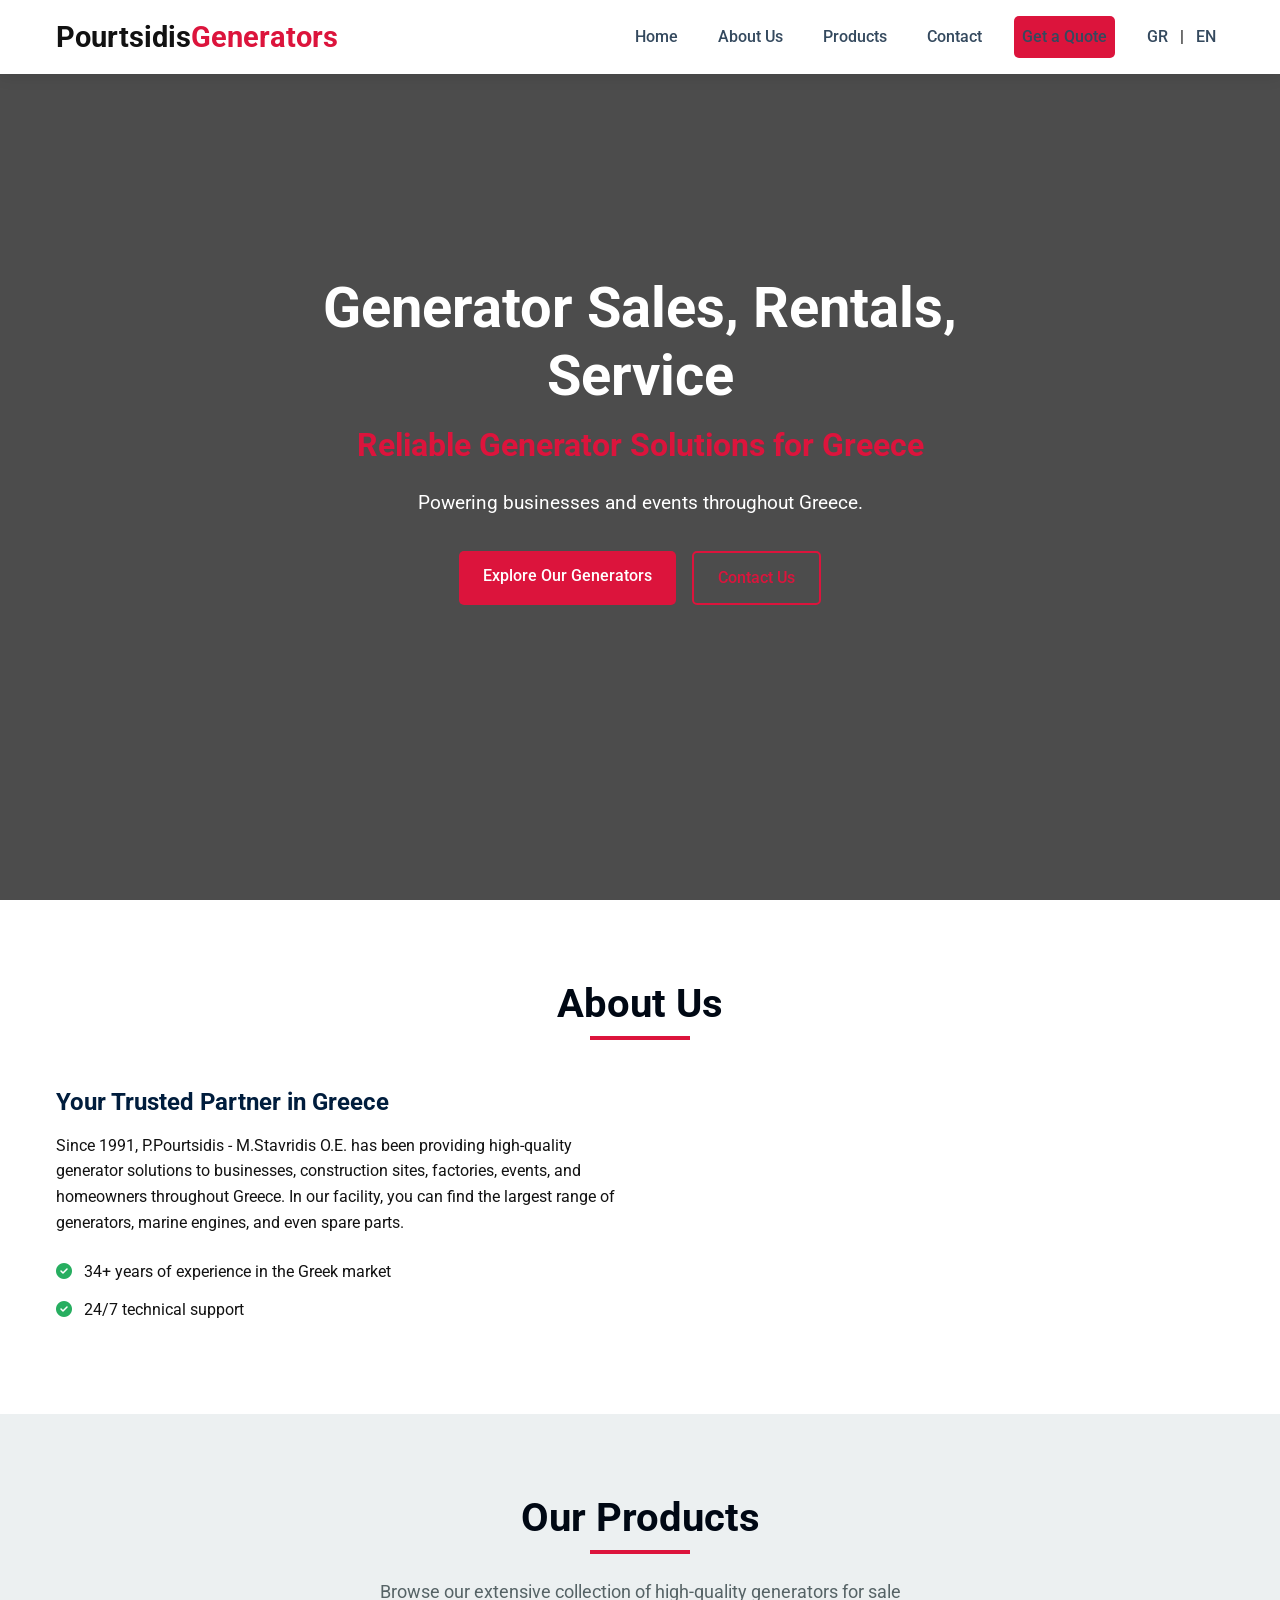
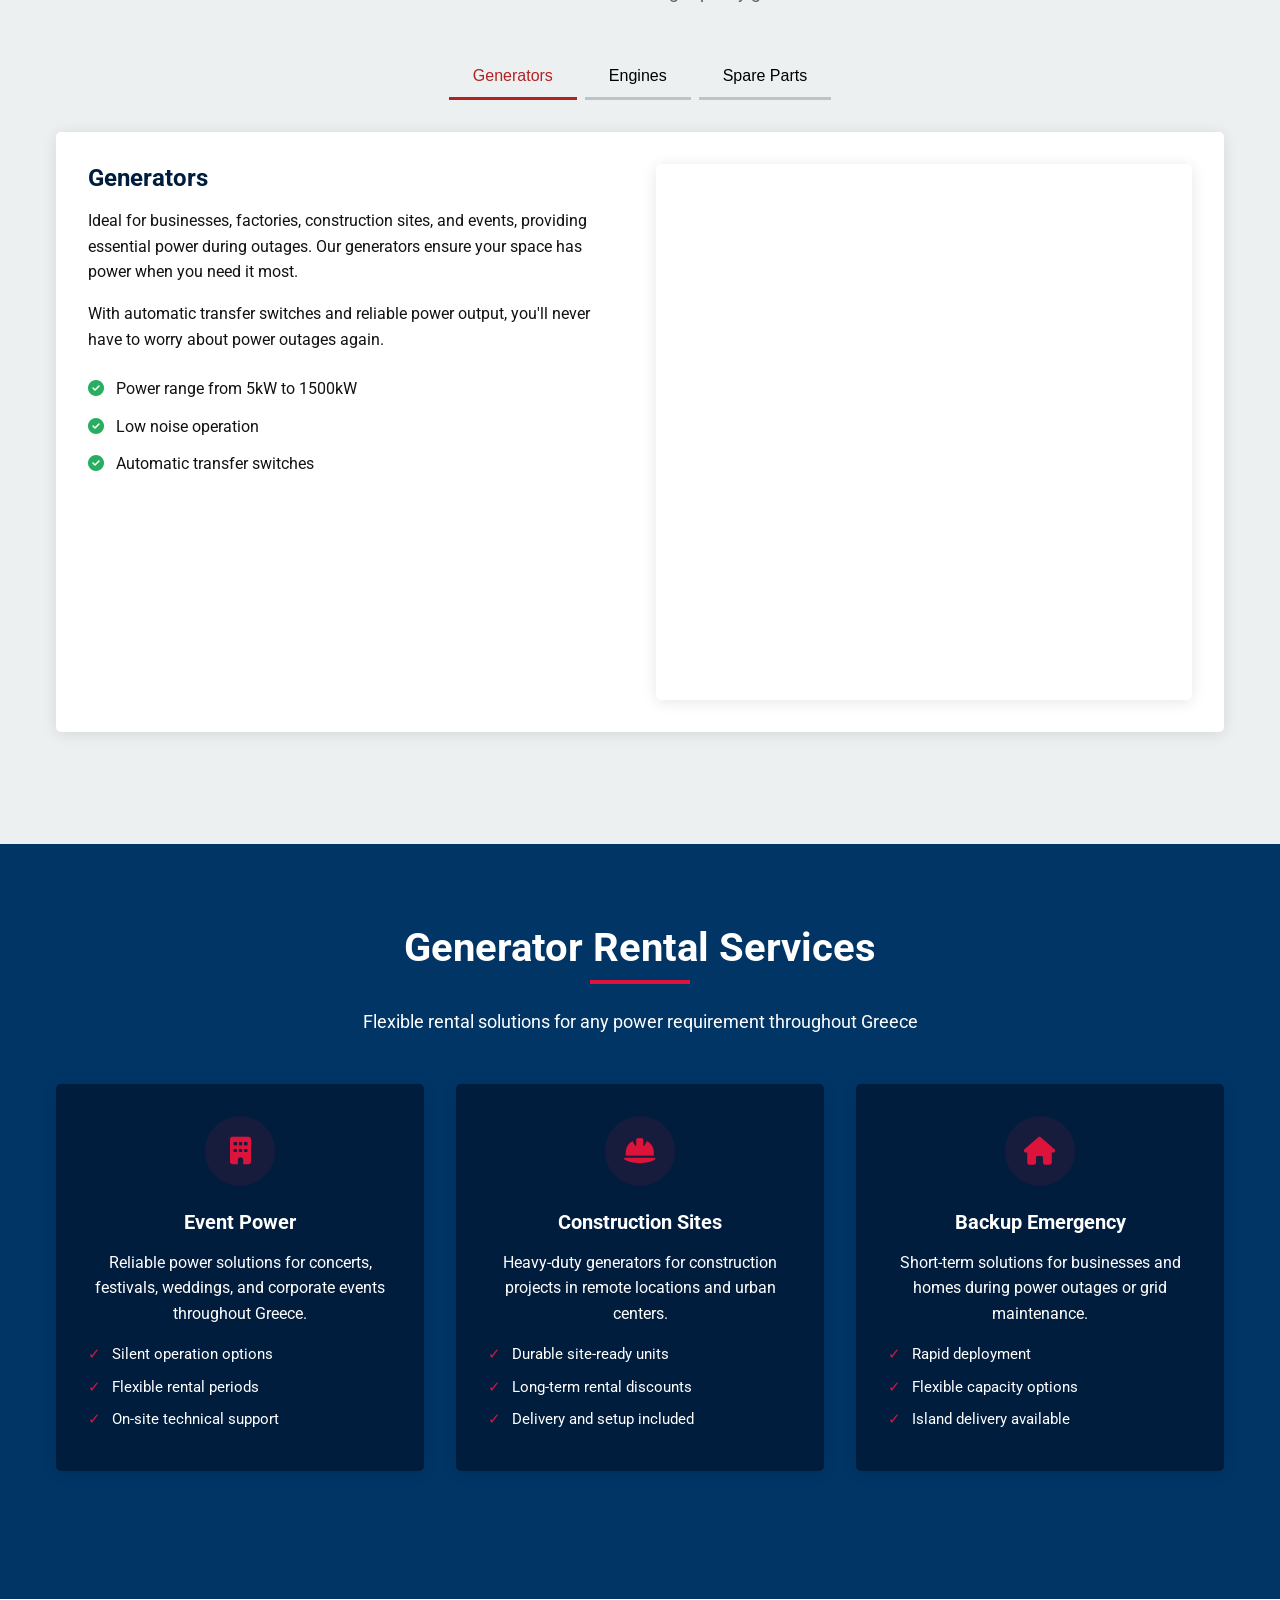
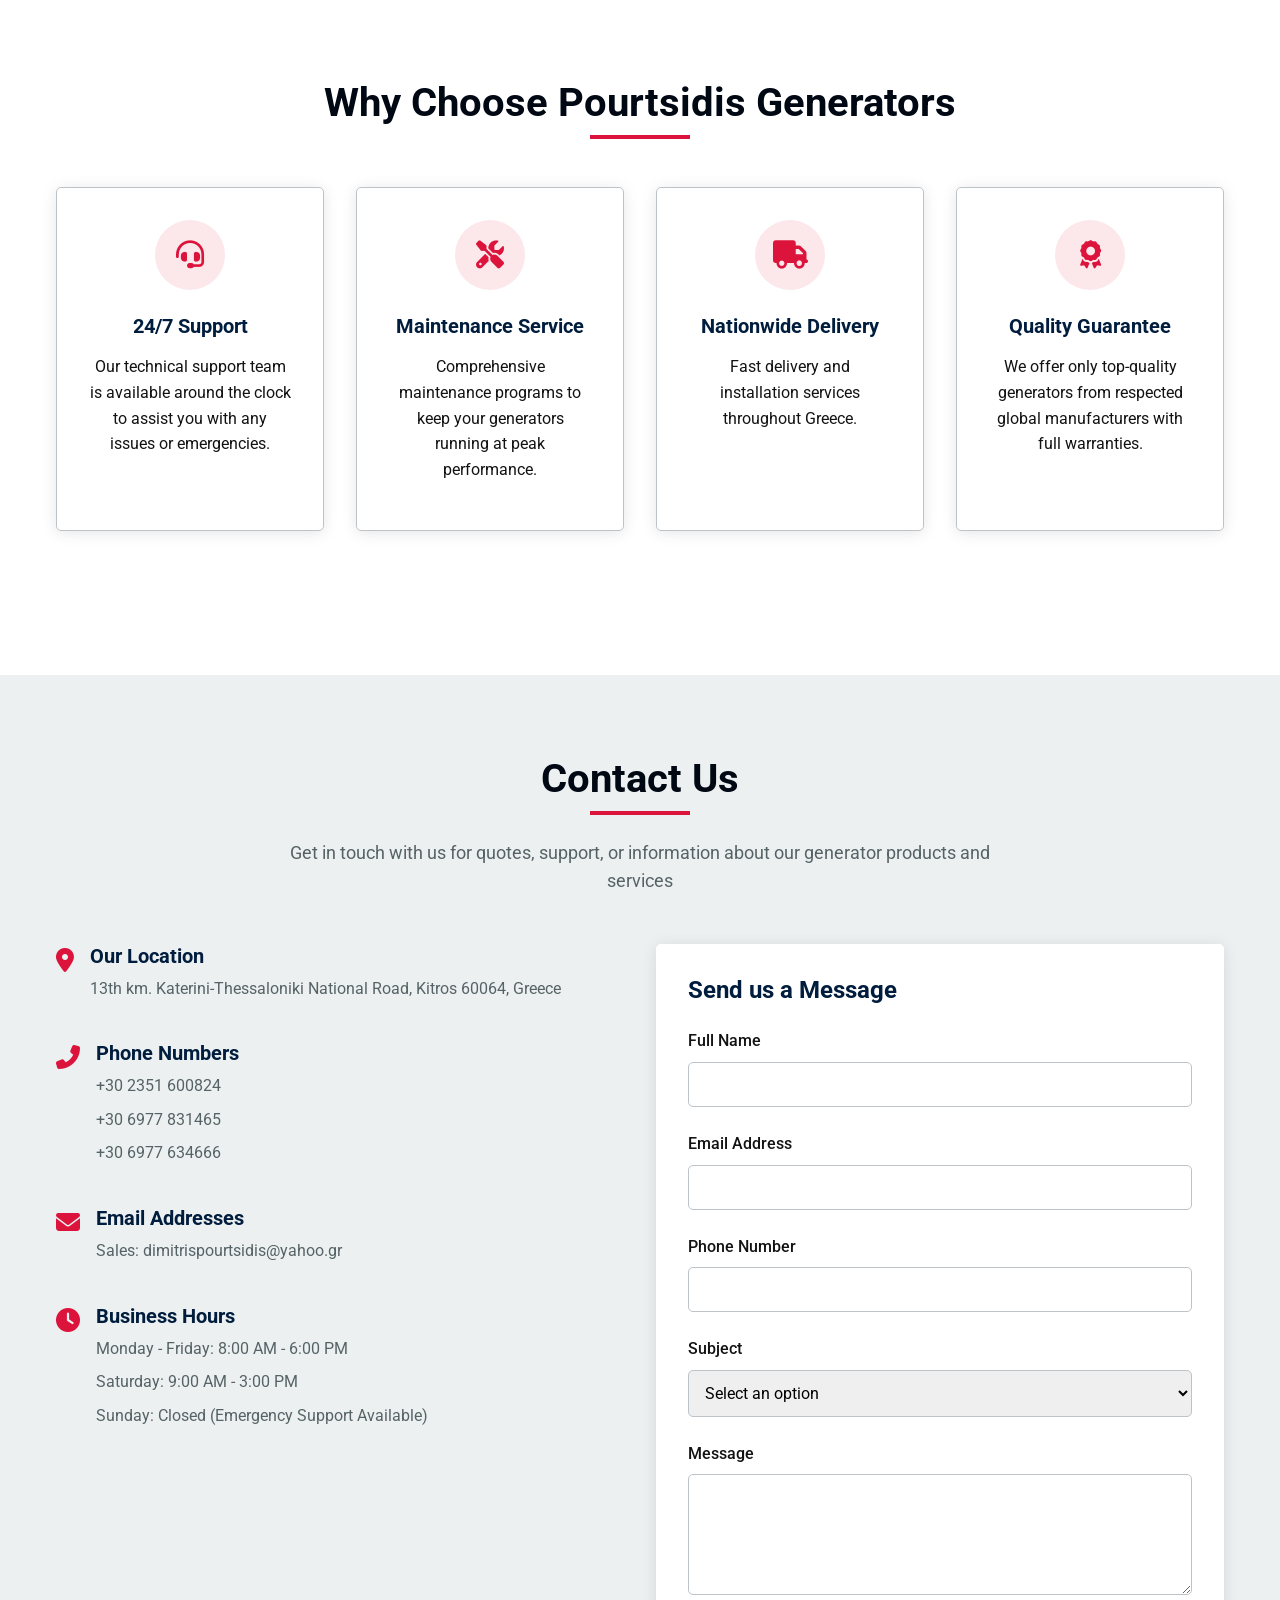
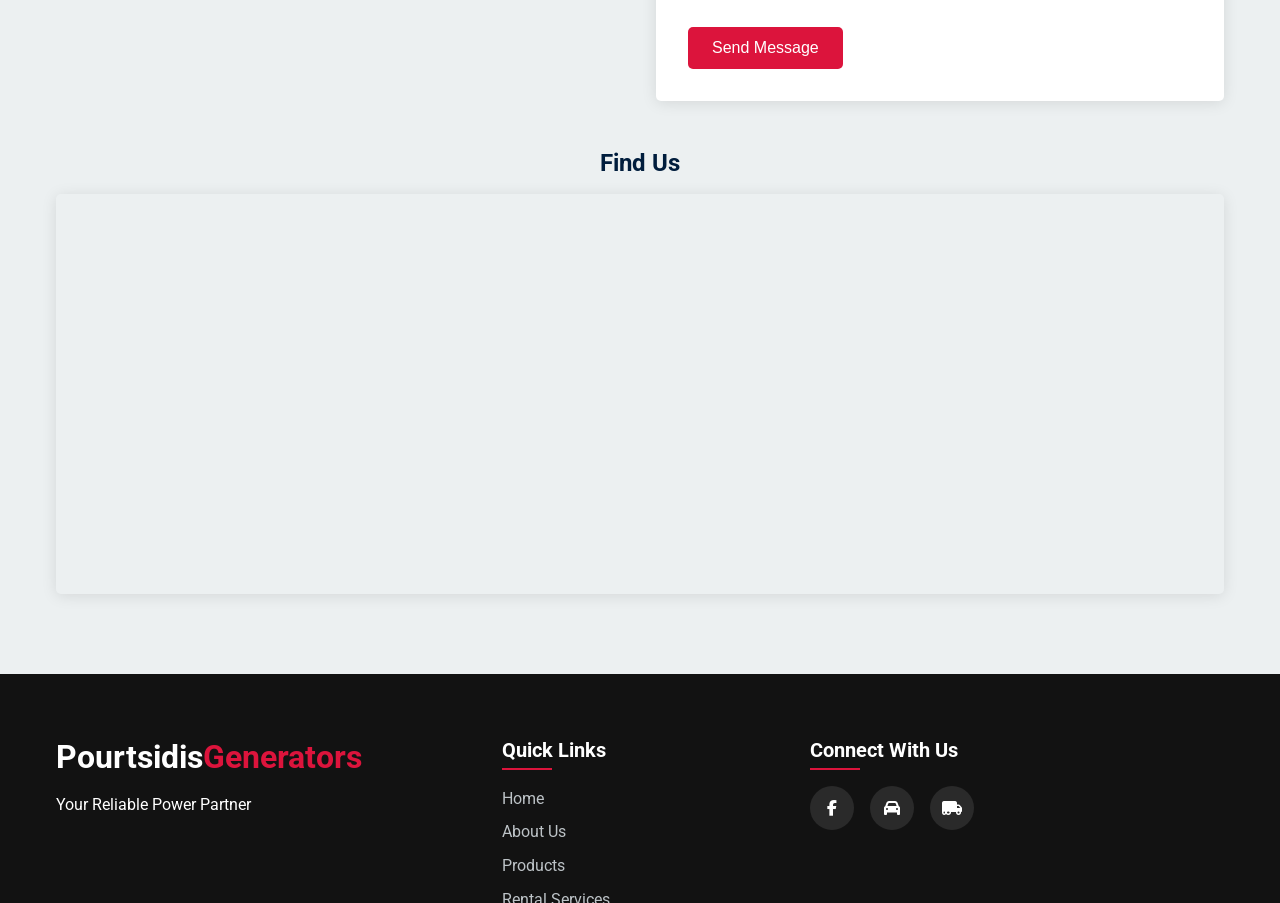
==== index-en.html @ e917e940 "feat(perf/a11y/ux): improve static site accessibility and image loading" ====
<!DOCTYPE html>
<html lang="en">
<head>
    <meta charset="UTF-8">
    <meta name="viewport" content="width=device-width, initial-scale=1.0">
    <title>Pourtsidis Generators - Generator Sales &amp; Rentals</title>
    <link rel="dns-prefetch" href="//cdnjs.cloudflare.com">
    <link rel="dns-prefetch" href="//fonts.gstatic.com">
    <link rel="dns-prefetch" href="//maps.googleapis.com">
    <link rel="preconnect" href="https://fonts.googleapis.com">
    <link rel="preconnect" href="https://fonts.gstatic.com" crossorigin>
    <link rel="preload" href="images/banner-mobile.jpg" as="image" type="image/jpeg" media="(max-width: 768px)" fetchpriority="high">
    <link rel="preload" href="images/banner.jpg" as="image" type="image/jpeg" media="(min-width: 769px)" fetchpriority="high">
    <link rel="icon" type="image/x-icon" href="/favicon.ico">
    <link rel="icon" type="image/svg+xml" href="favicon.svg">
    <link rel="stylesheet" href="styles.css">
    <link rel="preload" href="https://cdnjs.cloudflare.com/ajax/libs/font-awesome/6.4.0/css/all.min.css" as="style" onload="this.onload=null;this.rel='stylesheet'">
    <noscript><link rel="stylesheet" href="https://cdnjs.cloudflare.com/ajax/libs/font-awesome/6.4.0/css/all.min.css"></noscript>
    <link rel="preload" href="https://fonts.googleapis.com/css2?family=Roboto:wght@300;400;500;700&amp;display=swap" as="style" onload="this.onload=null;this.rel='stylesheet'">
    <noscript><link href="https://fonts.googleapis.com/css2?family=Roboto:wght@300;400;500;700&amp;display=swap" rel="stylesheet"></noscript>
</head>
<body>
<a href="#main-content" class="skip-link">Skip to main content</a>
<!-- Navigation -->
<nav id="navbar">
    <div class="container">
        <div class="logo">
            <h1>Pourtsidis<span>Generators</span></h1>
        </div>
        <button class="nav-toggle" id="navToggle" type="button" aria-label="Toggle navigation" aria-controls="nav-menu" aria-expanded="false">
            <i class="fas fa-bars" aria-hidden="true"></i>
        </button>
        <ul class="nav-links" id="nav-menu">
            <li><a href="#home" class="nav-link">Home</a></li>
            <li><a href="#about" class="nav-link">About Us</a></li>
            <li><a href="#products" class="nav-link">Products</a></li>
            <li><a href="#contact" class="nav-link">Contact</a></li>
            <li><a href="#" class="btn-primary">Get a Quote</a></li>
            <li class="language-switcher">
                <a href="index.html" class="lang-btn">GR</a>
                <span class="lang-divider" aria-hidden="true">|</span>
                <a href="index-en.html" class="lang-btn active">EN</a>
            </li>
        </ul>
    </div>
</nav>

<main id="main-content">
<!-- Hero Section -->
<section id="home" class="hero">
    <div class="hero-content">
        <h1>Generator Sales, Rentals, Service</h1>
        <h2>Reliable Generator Solutions for Greece</h2>
        <p>Powering businesses and events throughout Greece.</p>
        <div class="hero-buttons">
            <a href="#products" class="btn-primary">Explore Our Generators</a>
            <a href="#contact" class="btn-secondary">Contact Us</a>
        </div>
    </div>
</section>

<!-- About Us Section -->
<section id="about" class="about">
    <div class="container">
        <div class="section-header">
            <h2>About Us</h2>
            <div class="underline"></div>
        </div>
        <div class="about-content">
            <div class="about-text">
                <h3>Your Trusted Partner in Greece</h3>
                <p>Since 1991, P.Pourtsidis - M.Stavridis O.E. has been providing high-quality generator solutions to businesses, construction sites, factories, events, and homeowners throughout Greece. In our facility, you can find the largest range of generators, marine engines, and even spare parts.</p>
                <ul class="about-highlights">
                    <li><i class="fas fa-check-circle"></i> <span>34+ years of experience in the Greek market</span></li>
                    <li><i class="fas fa-check-circle"></i> <span>24/7 technical support</span></li>
                </ul>
            </div>
            <div class="about-image">
                <img
                        src="images/AboutUs.jpg"
                        srcset="images/AboutUs-small.jpg 480w, images/AboutUs-medium.jpg 960w, images/AboutUs.jpg 1920w"
                        sizes="(max-width: 480px) 480px, (max-width: 960px) 960px, 1920px"
                        alt="Pourtsidis Generators Team"
                        loading="lazy">
            </div>
        </div>
    </div>
</section>

<!-- Products Section -->
<section id="products" class="products">
    <div class="container">
        <div class="section-header">
            <h2>Our Products</h2>
            <div class="underline"></div>
            <p>Browse our extensive collection of high-quality generators for sale</p>
        </div>
        <div class="product-categories">
            <div class="category-tabs">
                <button class="tab-btn active" data-category="residential">Generators</button>
                <button class="tab-btn" data-category="commercial">Engines</button>
                <button class="tab-btn" data-category="industrial">Spare Parts</button>
            </div>

            <!-- Residential Generators -->
            <div class="product-category active" data-category="residential">
                <div class="product-content">
                    <div class="product-text">
                        <h3>Generators</h3>
                        <p>Ideal for businesses, factories, construction sites, and events, providing essential power during outages. Our generators ensure your space has power when you need it most.</p>
                        <p>With automatic transfer switches and reliable power output, you'll never have to worry about power outages again.</p>
                        <ul class="product-highlights">
                            <li><i class="fas fa-check-circle"></i> <span>Power range from 5kW to 1500kW</span></li>
                            <li><i class="fas fa-check-circle"></i> <span>Low noise operation</span></li>
                            <li><i class="fas fa-check-circle"></i> <span>Automatic transfer switches</span></li>
                        </ul>
                    </div>
                    <div class="product-gallery">
                        <img
                                src="images/1.jpg"
                                srcset="images/1-small.jpg 480w, images/1-medium.jpg 960w, images/1.jpg 1920w"
                                sizes="(max-width: 480px) 480px, (max-width: 960px) 960px, 1920px"
                                alt="Residential Generator"
                                loading="lazy">
                    </div>
                </div>
            </div>

            <!-- Commercial Generators -->
            <div class="product-category" data-category="commercial">
                <div class="product-content">
                    <div class="product-text">
                        <h3>Engines</h3>
                        <p>In our facility, we offer engines for industrial installations, agricultural machinery, or marine applications. Our engines provide reliable performance, high efficiency, and long-term reliability. Choose from our variety to ensure you meet all your needs with the right solution.</p>
                        <p>We offer customized solutions and technical support to help you select the right engine for your specific needs.</p>
                    </div>
                    <div class="product-gallery">
                        <img
                                src="images/2.jpg"
                                srcset="images/2-small.jpg 480w, images/2-medium.jpg 960w, images/2.jpg 1920w"
                                sizes="(max-width: 480px) 480px, (max-width: 960px) 960px, 1920px"
                                alt="Commercial Generator"
                                loading="lazy">
                    </div>
                </div>
            </div>

            <!-- Industrial Generators -->
            <div class="product-category" data-category="industrial">
                <div class="product-content">
                    <div class="product-text">
                        <h3>Spare Parts</h3>
                        <p>We offer extensive spare parts support for all our generators and engines, ensuring continuous and efficient operation of your systems. With a wide range of available spare parts and specialized maintenance services, we're here to meet all your needs, from preventive maintenance to immediate replacement of worn components. Trust our specialists for fast and reliable support, keeping your installations in excellent condition.</p>
                    </div>
                    <div class="product-gallery">
                        <img
                                src="images/4.jpg"
                                srcset="images/4-small.jpg 480w, images/4-medium.jpg 960w, images/4.jpg 1920w"
                                sizes="(max-width: 480px) 480px, (max-width: 960px) 960px, 1920px"
                                alt="Industrial Generator"
                                loading="lazy">
                    </div>
                </div>
            </div>

            <!-- Portable Generators -->
            <div class="product-category" data-category="portable">
                <div class="product-content">
                    <div class="product-text">
                        <h3>Spare Parts</h3>
                        <p>Flexible, portable generators for construction sites, outdoor events, and emergency situations. Our portable generators combine reliability with convenience.</p>
                        <p>Easy to transport and install, these generators provide power wherever you need it.</p>
                        <ul class="product-highlights">
                            <li><i class="fas fa-check-circle"></i> <span>Power range from 2kW to 12kW</span></li>
                            <li><i class="fas fa-check-circle"></i> <span>Gasoline or dual fuel options</span></li>
                            <li><i class="fas fa-check-circle"></i> <span>Lightweight, compact design</span></li>
                            <li><i class="fas fa-check-circle"></i> <span>Electric or manual start options</span></li>
                        </ul>
                        <a href="#" class="btn-secondary">View Portable Products</a>
                    </div>
                    <div class="product-gallery">
                        <img
                                src="images/2.jpg"
                                srcset="images/2-small.jpg 480w, images/2-medium.jpg 960w, images/2.jpg 1920w"
                                sizes="(max-width: 480px) 480px, (max-width: 960px) 960px, 1920px"
                                alt="Portable Generator"
                                loading="lazy">
                    </div>
                </div>
            </div>
        </div>
        <div class="view-all-products">
        </div>
    </div>
</section>

<!-- Rental Services Section -->
<section id="services" class="services">
    <div class="container">
        <div class="section-header">
            <h2>Generator Rental Services</h2>
            <div class="underline"></div>
            <p>Flexible rental solutions for any power requirement throughout Greece</p>
        </div>
        <div class="services-grid">
            <div class="service-card">
                <div class="service-icon">
                    <i class="fas fa-building"></i>
                </div>
                <h3>Event Power</h3>
                <p>Reliable power solutions for concerts, festivals, weddings, and corporate events throughout Greece.</p>
                <ul class="service-features">
                    <li>Silent operation options</li>
                    <li>Flexible rental periods</li>
                    <li>On-site technical support</li>
                </ul>
            </div>
            <div class="service-card">
                <div class="service-icon">
                    <i class="fas fa-hard-hat"></i>
                </div>
                <h3>Construction Sites</h3>
                <p>Heavy-duty generators for construction projects in remote locations and urban centers.</p>
                <ul class="service-features">
                    <li>Durable site-ready units</li>
                    <li>Long-term rental discounts</li>
                    <li>Delivery and setup included</li>
                </ul>
            </div>
            <div class="service-card">
                <div class="service-icon">
                    <i class="fas fa-home"></i>
                </div>
                <h3>Backup Emergency</h3>
                <p>Short-term solutions for businesses and homes during power outages or grid maintenance.</p>
                <ul class="service-features">
                    <li>Rapid deployment</li>
                    <li>Flexible capacity options</li>
                    <li>Island delivery available</li>
                </ul>
            </div>
        </div>
    </div>
</section>

<!-- Why Choose Us Section -->
<section id="why-us" class="why-us">
    <div class="container">
        <div class="section-header">
            <h2>Why Choose Pourtsidis Generators</h2>
            <div class="underline"></div>
        </div>
        <div class="why-us-content">
            <div class="why-us-grid">
                <div class="why-us-card">
                    <div class="why-us-icon">
                        <i class="fas fa-headset"></i>
                    </div>
                    <h3>24/7 Support</h3>
                    <p>Our technical support team is available around the clock to assist you with any issues or emergencies.</p>
                </div>
                <div class="why-us-card">
                    <div class="why-us-icon">
                        <i class="fas fa-tools"></i>
                    </div>
                    <h3>Maintenance Service</h3>
                    <p>Comprehensive maintenance programs to keep your generators running at peak performance.</p>
                </div>
                <div class="why-us-card">
                    <div class="why-us-icon">
                        <i class="fas fa-truck"></i>
                    </div>
                    <h3>Nationwide Delivery</h3>
                    <p>Fast delivery and installation services throughout Greece.</p>
                </div>
                <div class="why-us-card">
                    <div class="why-us-icon">
                        <i class="fas fa-award"></i>
                    </div>
                    <h3>Quality Guarantee</h3>
                    <p>We offer only top-quality generators from respected global manufacturers with full warranties.</p>
                </div>
            </div>
        </div>
    </div>
</section>

<!-- Contact Section -->
<section id="contact" class="contact">
    <div class="container">
        <div class="section-header">
            <h2>Contact Us</h2>
            <div class="underline"></div>
            <p>Get in touch with us for quotes, support, or information about our generator products and services</p>
        </div>
        <div class="contact-content">
            <div class="contact-info">
                <div class="info-item">
                    <i class="fas fa-map-marker-alt"></i>
                    <div>
                        <h3>Our Location</h3>
                        <p>13th km. Katerini-Thessaloniki National Road, Kitros 60064, Greece</p>
                    </div>
                </div>
                <div class="info-item">
                    <i class="fas fa-phone-alt"></i>
                    <div>
                        <h3>Phone Numbers</h3>
                        <p>+30 2351 600824</p>
                        <p>+30 6977 831465</p>
                        <p>+30 6977 634666</p>
                    </div>
                </div>
                <div class="info-item">
                    <i class="fas fa-envelope"></i>
                    <div>
                        <h3>Email Addresses</h3>
                        <p>Sales: dimitrispourtsidis@yahoo.gr</p>
                    </div>
                </div>
                <div class="info-item">
                    <i class="fas fa-clock"></i>
                    <div>
                        <h3>Business Hours</h3>
                        <p>Monday - Friday: 8:00 AM - 6:00 PM</p>
                        <p>Saturday: 9:00 AM - 3:00 PM</p>
                        <p>Sunday: Closed (Emergency Support Available)</p>
                    </div>
                </div>
            </div>
            <div class="contact-form">
                <h3>Send us a Message</h3>
                <form id="contactForm">
                    <div class="form-group">
                        <label for="name">Full Name</label>
                        <input type="text" id="name" name="name" autocomplete="name" aria-required="true" required>
                    </div>
                    <div class="form-group">
                        <label for="email">Email Address</label>
                        <input type="email" id="email" name="email" autocomplete="email" aria-required="true" required>
                    </div>
                    <div class="form-group">
                        <label for="phone">Phone Number</label>
                        <input type="tel" id="phone" name="phone" autocomplete="tel">
                    </div>
                    <div class="form-group">
                        <label for="subject">Subject</label>
                        <select id="subject" name="subject" aria-required="true" required>
                            <option value="" disabled selected>Select an option</option>
                            <option value="Sales Inquiry">Generator Sales</option>
                            <option value="Rental Inquiry">Generator Rental</option>
                            <option value="Technical Support">Technical Support</option>
                            <option value="Other">Other</option>
                        </select>
                    </div>
                    <div class="form-group">
                        <label for="message">Message</label>
                        <textarea id="message" name="message" rows="5" aria-required="true" required></textarea>
                    </div>
                    <button type="submit" class="btn-primary">Send Message</button>
                </form>
            </div>
        </div>
        <div class="map-container">
            <h3>Find Us</h3>
            <div class="map">
                <iframe
                        src="https://www.google.com/maps/embed?pb=!1m18!1m12!1m3!1d3018.1839848947604!2d22.593811676564746!3d40.35409267144394!2m3!1f0!2f0!3f0!3m2!1i1024!2i768!4f13.1!3m3!1m2!1s0x1357fd7f6241a193%3A0x4d22880c0f6e27f7!2z16DOn9Cf0KXQoNKk0KPQhtCU0JfQoy3QodCi0JDQktCg0JjQlNCT0KMg0J4u0JUu!5e0!3m2!1sen!2sgr!4v1712334350147!5m2!1sen!2sgr"
                        width="600"
                        height="400"
                        title="Pourtsidis Generators location map"
                        style="border:0;"
                        allowfullscreen=""
                        loading="lazy"
                        referrerpolicy="no-referrer-when-downgrade">
                </iframe>
            </div>
        </div>
    </div>
</section>
</main>

<!-- Footer -->
<footer class="footer">
    <div class="container">
        <div class="footer-content">
            <div class="footer-logo">
                <h2>Pourtsidis<span>Generators</span></h2>
                <p>Your Reliable Power Partner</p>
            </div>
            <div class="footer-links">
                <div class="footer-column">
                    <h3>Quick Links</h3>
                    <ul>
                        <li><a href="#home">Home</a></li>
                        <li><a href="#about">About Us</a></li>
                        <li><a href="#products">Products</a></li>
                        <li><a href="#services">Rental Services</a></li>
                        <li><a href="#why-us">Why Choose Us</a></li>
                        <li><a href="#contact">Contact</a></li>
                    </ul>
                </div>
            </div>
            <div class="footer-social">
                <h3>Connect With Us</h3>
                <div class="social-icons">
                    <a href="https://www.facebook.com/p/Pourtsidis-Stavridis-OE-100023827399846/" aria-label="Facebook"><i class="fab fa-facebook-f"></i></a>
                    <a href="https://pourtsidis.car.gr/builders/" aria-label="Car.gr"><i class="fas fa-car"></i></a>
                    <a href="https://www.mascus.gr/p-pourtsidis-m-stavridis-o-e/b9107036,1,relevance,searchdealer.html" aria-label="Mascus.gr"><i class="fas fa-truck-moving"></i></a>
                </div>
            </div>
        </div>
        <div class="footer-bottom">
            <p>&copy; 2025 Pourtsidis Generators. All rights reserved.</p>
            <div class="footer-legal">
                <a href="#">Privacy Policy</a>
                <a href="#">Terms of Use</a>
                <a href="#">Cookie Policy</a>
            </div>
        </div>
    </div>
</footer>

<a href="#home" class="scroll-to-top" id="scrollToTop" aria-label="Back to top">
    <i class="fas fa-arrow-up" aria-hidden="true"></i>
</a>

<script src="script.js" defer></script>
</body>
</html>
---- styles.css ----
/* Base Styles */
:root {
    --primary-color: #DC143C; /* Crimson red */
    --secondary-color: #000814; /* Navy blue (darker) */
    --navy-blue: #001D3D; /* Navy blue (medium) */
    --navy-light: #003566; /* Navy blue (lighter) */
    --accent-color: #B22222; /* Darker red */
    --dark-color: #121212; /* Near black */
    --light-color: #ecf0f1;
    --success-color: #27ae60;
    --danger-color: #e74c3c;
    --gray-dark: #34495e;
    --gray-medium: #566366;
    --gray-light: #bdc3c7;
    --transition: all 0.3s ease;
    --shadow: 0 2px 15px rgba(0, 0, 0, 0.1);
    --border-radius: 5px;
}

* {
    margin: 0;
    padding: 0;
    box-sizing: border-box;
}

html {
    scroll-behavior: smooth;
}

body {
    font-family: 'Roboto', sans-serif;
    line-height: 1.6;
    color: var(--dark-color);
    background-color: #fff;
}

.skip-link {
    position: absolute;
    top: -100%;
    left: 1rem;
    background: var(--primary-color);
    color: #fff;
    padding: 0.5rem 1rem;
    border-radius: 0 0 4px 4px;
    font-weight: 600;
    z-index: 9999;
    transition: top 0.2s;
}

.skip-link:focus {
    top: 0;
}

h1, h2, h3, h4, h5, h6 {
    font-weight: 700;
    line-height: 1.2;
    margin-bottom: 1rem;
}

p {
    margin-bottom: 1rem;
}

a {
    text-decoration: none;
    color: var(--dark-color);
    transition: var(--transition);
}

ul {
    list-style: none;
}

img {
    max-width: 100%;
    height: auto;
    display: block;
}

.container {
    width: 100%;
    max-width: 1200px;
    margin: 0 auto;
    padding: 0 1rem;
}

.section-header {
    text-align: center;
    margin-bottom: 3rem;
}

.section-header h2 {
    font-size: clamp(1.75rem, 4vw, 2.5rem);
    color: var(--secondary-color);
    margin-bottom: 0.5rem;
}

.section-header p {
    color: var(--gray-medium);
    font-size: clamp(1rem, 2vw, 1.1rem);
    max-width: 700px;
    margin: 0 auto;
}

.underline {
    width: 100px;
    height: 4px;
    background-color: var(--primary-color);
    margin: 0.5rem auto 1.5rem;
}

section {
    padding: clamp(2rem, 8vw, 5rem) 0;
}

.btn-primary {
    display: inline-block;
    background-color: var(--primary-color);
    color: white;
    padding: clamp(0.5rem, 1.5vw, 0.75rem) clamp(1rem, 2vw, 1.5rem);
    border-radius: var(--border-radius);
    transition: var(--transition);
    font-weight: 500;
    border: none;
    cursor: pointer;
    font-size: clamp(0.9rem, 1.5vw, 1rem);
}

.btn-primary:hover {
    background-color: var(--accent-color);
    transform: translateY(-3px);
    box-shadow: 0 4px 8px rgba(0, 0, 0, 0.2);
}

.btn-secondary {
    display: inline-block;
    background-color: transparent;
    color: var(--primary-color);
    padding: clamp(0.5rem, 1.5vw, 0.75rem) clamp(1rem, 2vw, 1.5rem);
    border-radius: var(--border-radius);
    transition: var(--transition);
    font-weight: 500;
    border: 2px solid var(--primary-color);
    cursor: pointer;
    font-size: clamp(0.9rem, 1.5vw, 1rem);
}

.btn-secondary:hover {
    background-color: var(--primary-color);
    color: white;
    transform: translateY(-3px);
    box-shadow: 0 4px 8px rgba(0, 0, 0, 0.2);
}

/* Navigation */
nav {
    background-color: white;
    position: fixed;
    top: 0;
    left: 0;
    width: 100%;
    z-index: 1000;
    box-shadow: var(--shadow);
    transition: var(--transition);
}

.nav-scrolled {
    padding: 0.5rem 0;
    box-shadow: 0 5px 15px rgba(0, 0, 0, 0.1);
}

nav .container {
    display: flex;
    justify-content: space-between;
    align-items: center;
    padding: clamp(0.5rem, 2vw, 1rem) 1rem;
}

.logo h1 {
    font-size: clamp(1.2rem, 3vw, 1.8rem);
    margin-bottom: 0;
    color: var(--dark-color);
}

.logo span {
    color: var(--primary-color);
}

.nav-links {
    display: flex;
    align-items: center;
}

.nav-links li {
    margin-left: clamp(0.5rem, 2vw, 1.5rem);
}

.nav-links a {
    color: var(--gray-dark);
    font-weight: 500;
    padding: 0.5rem;
    position: relative;
    font-size: clamp(0.9rem, 1.5vw, 1rem);
}

.nav-links a::after {
    content: '';
    position: absolute;
    width: 0;
    height: 2px;
    background-color: var(--primary-color);
    bottom: 0;
    left: 0;
    transition: var(--transition);
}

.nav-links a:hover {
    color: var(--primary-color);
}

.nav-links a:hover::after {
    width: 100%;
}

.nav-toggle {
    display: none;
    min-width: 44px;
    min-height: 44px;
    padding: 0.5rem;
    border: 0;
    background: transparent;
    font-size: 1.5rem;
    line-height: 1;
    cursor: pointer;
    color: var(--dark-color);
}

/* Hero Section */
.hero {
    background-image: linear-gradient(rgba(0, 0, 0, 0.7), rgba(0, 0, 0, 0.7)), url("images/banner.jpg");
    background-size: cover;
    background-position: center;
    background-repeat: no-repeat;
    height: 100vh;
    min-height: 600px;
    display: flex;
    align-items: center;
    justify-content: center;
    text-align: center;
    color: white;
    padding-top: 60px;
}

.hero-content {
    max-width: 800px;
    padding: 0 1rem;
}

.hero h1 {
    font-size: clamp(1.75rem, 5vw, 3.5rem);
    margin-bottom: 1rem;
    animation: fadeInDown 1s ease;
    line-height: 1.2;
}

.hero h2 {
    font-size: clamp(1.25rem, 3vw, 2rem);
    margin-bottom: 1.5rem;
    color: var(--primary-color);
    animation: fadeInDown 1s ease 0.2s;
    animation-fill-mode: both;
}

.hero p {
    font-size: clamp(1rem, 2vw, 1.2rem);
    margin-bottom: 2rem;
    animation: fadeInUp 1s ease 0.4s;
    animation-fill-mode: both;
}

.hero-buttons {
    display: flex;
    justify-content: center;
    gap: 1rem;
    animation: fadeInUp 1s ease 0.6s;
    animation-fill-mode: both;
    flex-wrap: wrap;
}

/* About Section */
.about-content {
    display: grid;
    grid-template-columns: repeat(auto-fit, minmax(300px, 1fr));
    gap: 2rem;
    align-items: center;
}

.about-text h3 {
    color: var(--navy-blue);
    margin-bottom: 1rem;
    font-size: clamp(1.25rem, 2.5vw, 1.5rem);
}

.about-text p {
    font-size: clamp(0.9rem, 1.5vw, 1rem);
}

.about-highlights {
    margin-top: 1.5rem;
}

.about-highlights li {
    margin-bottom: 0.75rem;
    font-size: clamp(0.9rem, 1.5vw, 1rem);
}

.about-highlights i {
    color: var(--success-color);
    margin-right: 0.5rem;
}

.about-image {
    border-radius: var(--border-radius);
    overflow: hidden;
    box-shadow: var(--shadow);
}

/* Products Section */
.products {
    background-color: var(--light-color);
}

.product-categories {
    margin-bottom: 2rem;
}

.category-tabs {
    display: flex;
    justify-content: center;
    flex-wrap: wrap;
    margin-bottom: 2rem;
    gap: 0.5rem;
}

.tab-btn {
    padding: clamp(0.5rem, 1.5vw, 0.75rem) clamp(1rem, 2vw, 1.5rem);
    background-color: transparent;
    border: none;
    border-bottom: 3px solid var(--gray-light);
    font-size: clamp(0.9rem, 1.5vw, 1rem);
    font-weight: 500;
    cursor: pointer;
    transition: var(--transition);
    margin: 0;
}

.tab-btn:hover {
    color: var(--accent-color);
}

.tab-btn.active {
    color: var(--accent-color);
    border-bottom-color: var(--accent-color);
}

.product-category {
    display: none;
}

.product-category.active {
    display: block;
}

.product-content {
    display: grid;
    grid-template-columns: repeat(auto-fit, minmax(300px, 1fr));
    gap: 2rem;
    background-color: white;
    border-radius: var(--border-radius);
    overflow: hidden;
    box-shadow: var(--shadow);
    padding: clamp(1rem, 3vw, 2rem);
}

.product-text h3 {
    color: var(--navy-blue);
    margin-bottom: 1rem;
    font-size: clamp(1.25rem, 2.5vw, 1.5rem);
}

.product-text p {
    font-size: clamp(0.9rem, 1.5vw, 1rem);
}

.product-highlights {
    margin-top: 1.5rem;
    margin-bottom: 1.5rem;
}

.product-highlights li {
    margin-bottom: 0.75rem;
    font-size: clamp(0.9rem, 1.5vw, 1rem);
}

.product-highlights i {
    color: var(--success-color);
    margin-right: 0.5rem;
}

.product-gallery {
    border-radius: var(--border-radius);
    overflow: hidden;
    box-shadow: var(--shadow);
    height: 100%;
    display: flex;
    align-items: center;
}

.product-gallery img {
    width: 100%;
    height: auto;
    transition: transform 0.5s ease;
}

.animate-on-scroll {
    --reveal-translate-y: 30px;
    opacity: 0;
    transform: translateY(var(--reveal-translate-y));
    transition: opacity 0.5s ease, transform 0.5s ease;
}

.animate-on-scroll.visible {
    --reveal-translate-y: 0;
    opacity: 1;
}

.view-all-products {
    text-align: center;
    margin-top: 2rem;
}

/* Services Section */
.services {
    background-color: var(--navy-light);
    color: white;
}

.services .section-header h2,
.services .section-header p {
    color: white;
}

.services-grid {
    display: grid;
    grid-template-columns: repeat(auto-fit, minmax(250px, 1fr));
    gap: 2rem;
    margin-bottom: 3rem;
}

.service-card {
    background-color: var(--navy-blue);
    padding: clamp(1rem, 3vw, 2rem);
    border-radius: var(--border-radius);
    box-shadow: var(--shadow);
    text-align: center;
    transition: var(--transition);
    color: white;
}

.service-card:hover {
    transform: translateY(-10px);
}

.service-icon,
.why-us-icon {
    width: 70px;
    height: 70px;
    background-color: rgba(220, 20, 60, 0.1);
    border-radius: 50%;
    display: flex;
    align-items: center;
    justify-content: center;
    margin: 0 auto 1.5rem;
}

.service-icon i,
.why-us-icon i {
    font-size: 1.75rem;
    color: var(--primary-color);
}

.service-card h3 {
    font-size: clamp(1.1rem, 2vw, 1.25rem);
    margin-bottom: 1rem;
    color: white;
}

.service-card p {
    font-size: clamp(0.9rem, 1.5vw, 1rem);
}

.service-features {
    margin-top: 1rem;
    text-align: left;
}

.service-features li {
    margin-bottom: 0.5rem;
    position: relative;
    padding-left: 1.5rem;
    font-size: clamp(0.85rem, 1.4vw, 0.95rem);
}

.service-features li::before {
    content: "✓";
    color: var(--primary-color);
    position: absolute;
    left: 0;
}

/* Why Choose Us Section */
.why-us {
    background-color: white;
}

.why-us-grid {
    display: grid;
    grid-template-columns: repeat(auto-fit, minmax(250px, 1fr));
    gap: 2rem;
    margin-bottom: 4rem;
}

.why-us-card {
    text-align: center;
    padding: clamp(1rem, 3vw, 2rem);
    border-radius: var(--border-radius);
    box-shadow: var(--shadow);
    background-color: white;
    transition: var(--transition);
    border: 1px solid var(--gray-light);
}

.why-us-card:hover {
    transform: translateY(-5px);
    box-shadow: 0 10px 20px rgba(0, 0, 0, 0.1);
    border-color: var(--primary-color);
}

.why-us-card h3 {
    font-size: clamp(1.1rem, 2vw, 1.25rem);
    margin-bottom: 1rem;
    color: var(--navy-blue);
}

.why-us-card p {
    font-size: clamp(0.9rem, 1.5vw, 1rem);
}

/* Contact Section */
.contact {
    background-color: var(--light-color);
}

.contact-content {
    display: grid;
    grid-template-columns: repeat(auto-fit, minmax(300px, 1fr));
    gap: 2rem;
    margin-bottom: 3rem;
}

.info-item {
    display: flex;
    margin-bottom: 2rem;
    align-items: flex-start;
}

.info-item i {
    font-size: 1.5rem;
    color: var(--primary-color);
    margin-right: 1rem;
    margin-top: 0.25rem;
}

.info-item h3 {
    margin-bottom: 0.5rem;
    font-size: clamp(1.1rem, 2vw, 1.25rem);
    color: var(--navy-blue);
}

.info-item p {
    margin-bottom: 0.5rem;
    color: var(--gray-medium);
    font-size: clamp(0.9rem, 1.5vw, 1rem);
}

.contact-form {
    background-color: white;
    padding: clamp(1rem, 3vw, 2rem);
    border-radius: var(--border-radius);
    box-shadow: var(--shadow);
}

.contact-form h3 {
    margin-bottom: 1.5rem;
    font-size: clamp(1.25rem, 2.5vw, 1.5rem);
    color: var(--navy-blue);
}

.form-group {
    margin-bottom: 1.5rem;
}

.form-group label {
    display: block;
    margin-bottom: 0.5rem;
    font-weight: 500;
    font-size: clamp(0.9rem, 1.5vw, 1rem);
}

.form-group input,
.form-group select,
.form-group textarea {
    width: 100%;
    padding: 0.75rem;
    border: 1px solid var(--gray-light);
    border-radius: var(--border-radius);
    font-family: inherit;
    font-size: clamp(0.9rem, 1.5vw, 1rem);
    transition: var(--transition);
}

.form-group input:focus,
.form-group select:focus,
.form-group textarea:focus {
    outline: none;
    border-color: var(--primary-color);
    box-shadow: 0 0 0 3px rgba(220, 20, 60, 0.2);
}

.map-container {
    margin-top: 3rem;
}

.map-container h3 {
    margin-bottom: 1rem;
    font-size: clamp(1.25rem, 2.5vw, 1.5rem);
    color: var(--navy-blue);
    text-align: center;
}

.map {
    border-radius: var(--border-radius);
    overflow: hidden;
    box-shadow: var(--shadow);
    height: clamp(300px, 50vw, 400px);
}

.map iframe {
    border: none;
    width: 100%;
    height: 100%;
    display: block;
}

/* Footer */
.footer {
    background-color: var(--dark-color);
    color: white;
    padding: clamp(2rem, 5vw, 4rem) 0 clamp(1rem, 2vw, 2rem);
}

.footer-content {
    display: grid;
    grid-template-columns: repeat(auto-fit, minmax(200px, 1fr));
    gap: 2rem;
    margin-bottom: 2rem;
}

.footer-logo h2 {
    font-size: clamp(1.5rem, 3vw, 2rem);
    margin-bottom: 1rem;
}

.footer-logo span {
    color: var(--primary-color);
}

.footer-links {
    display: grid;
    grid-template-columns: 1fr;
    gap: 1rem;
}

.footer-column h3,
.footer-social h3 {
    color: white;
    font-size: clamp(1.1rem, 2vw, 1.25rem);
    margin-bottom: 1rem;
    position: relative;
    padding-bottom: 0.5rem;
}

.footer-column h3::after,
.footer-social h3::after {
    content: '';
    position: absolute;
    left: 0;
    bottom: 0;
    width: 50px;
    height: 2px;
    background-color: var(--primary-color);
}

.footer-column ul li {
    margin-bottom: 0.5rem;
}

.footer-column ul li a {
    color: var(--gray-light);
    transition: var(--transition);
    font-size: clamp(0.9rem, 1.5vw, 1rem);
}

.footer-column ul li a:hover {
    color: var(--primary-color);
    padding-left: 5px;
}

.social-icons {
    display: flex;
    gap: 1rem;
    margin-bottom: 2rem;
    flex-wrap: wrap;
}

.social-icons a {
    display: flex;
    align-items: center;
    justify-content: center;
    width: 44px;
    height: 44px;
    min-width: 44px;
    min-height: 44px;
    background-color: rgba(255, 255, 255, 0.1);
    border-radius: 50%;
    color: white;
    transition: var(--transition);
}

.social-icons a:hover {
    background-color: var(--primary-color);
    transform: translateY(-5px);
}

.footer-bottom {
    display: flex;
    flex-wrap: wrap;
    justify-content: center;
    align-items: center;
    padding-top: 2rem;
    border-top: 1px solid rgba(255, 255, 255, 0.1);
    gap: 1rem;
}

.footer-bottom p {
    margin: 0;
    font-size: clamp(0.8rem, 1.4vw, 0.9rem);
    text-align: center;
}

.footer-legal {
    display: flex;
    gap: 1rem;
    flex-wrap: wrap;
    justify-content: center;
}

.footer-legal a {
    color: var(--gray-light);
    font-size: clamp(0.8rem, 1.4vw, 0.9rem);
}

.footer-legal a:hover {
    color: var(--primary-color);
}

/* Scroll to Top Button */
.scroll-to-top {
    position: fixed;
    bottom: clamp(15px, 4vw, 30px);
    right: clamp(15px, 4vw, 30px);
    width: clamp(40px, 6vw, 50px);
    height: clamp(40px, 6vw, 50px);
    background-color: var(--primary-color);
    color: white;
    border-radius: 50%;
    display: flex;
    align-items: center;
    justify-content: center;
    cursor: pointer;
    opacity: 0;
    visibility: hidden;
    transition: var(--transition);
    z-index: 999;
    box-shadow: 0 4px 10px rgba(0, 0, 0, 0.3);
}

.scroll-to-top.active {
    opacity: 1;
    visibility: visible;
}

.scroll-to-top:hover {
    background-color: var(--secondary-color);
    transform: translateY(-5px);
}

/* Animations */
@keyframes fadeInDown {
    from {
        opacity: 0;
        transform: translateY(-30px);
    }
    to {
        opacity: 1;
        transform: translateY(0);
    }
}

@keyframes fadeInUp {
    from {
        opacity: 0;
        transform: translateY(30px);
    }
    to {
        opacity: 1;
        transform: translateY(0);
    }
}

/* Media Queries */
@media screen and (max-width: 768px) {
    .nav-toggle {
        display: block;
    }

    .nav-links {
        position: fixed;
        top: 60px;
        left: 0;
        width: 100%;
        background-color: white;
        flex-direction: column;
        align-items: stretch;
        padding: 1rem 0;
        box-shadow: 0 5px 10px rgba(0, 0, 0, 0.1);
        transform: translateY(-150%);
        transition: transform 0.3s ease;
    }

    .nav-links.active {
        transform: translateY(0);
    }

    .nav-links li {
        width: 100%;
        margin: 0;
        text-align: center;
    }

    .nav-links a {
        display: block;
        padding: 1rem;
    }

    .nav-links .btn-primary {
        margin: 1rem auto;
        display: inline-block;
    }

    .hero {
        background-image: linear-gradient(rgba(0, 0, 0, 0.7), rgba(0, 0, 0, 0.7)), url("images/banner-mobile.jpg");
        height: auto;
        min-height: 80vh;
        padding: 100px 0 50px;
    }

    .hero-buttons {
        flex-direction: column;
        align-items: center;
    }

    .hero-buttons a {
        width: 80%;
        max-width: 300px;
    }

    .product-gallery {
        min-height: 200px;
    }

    .footer-bottom {
        flex-direction: column;
        text-align: center;
    }

    .map {
        height: 250px;
    }
}

@media screen and (min-width: 769px) and (max-width: 1024px) {
    .container {
        padding: 0 2rem;
    }

    .product-content {
        grid-template-columns: 1fr;
    }

    .product-gallery {
        order: -1;
        margin-bottom: 1.5rem;
    }
}

@media screen and (min-width: 1025px) {
    .about-content {
        grid-template-columns: 1fr 1fr;
    }

    .contact-content {
        grid-template-columns: 1fr 1fr;
    }

    .footer-content {
        grid-template-columns: 1.5fr 1fr 1.5fr;
    }

    .footer-bottom {
        justify-content: space-between;
    }
}
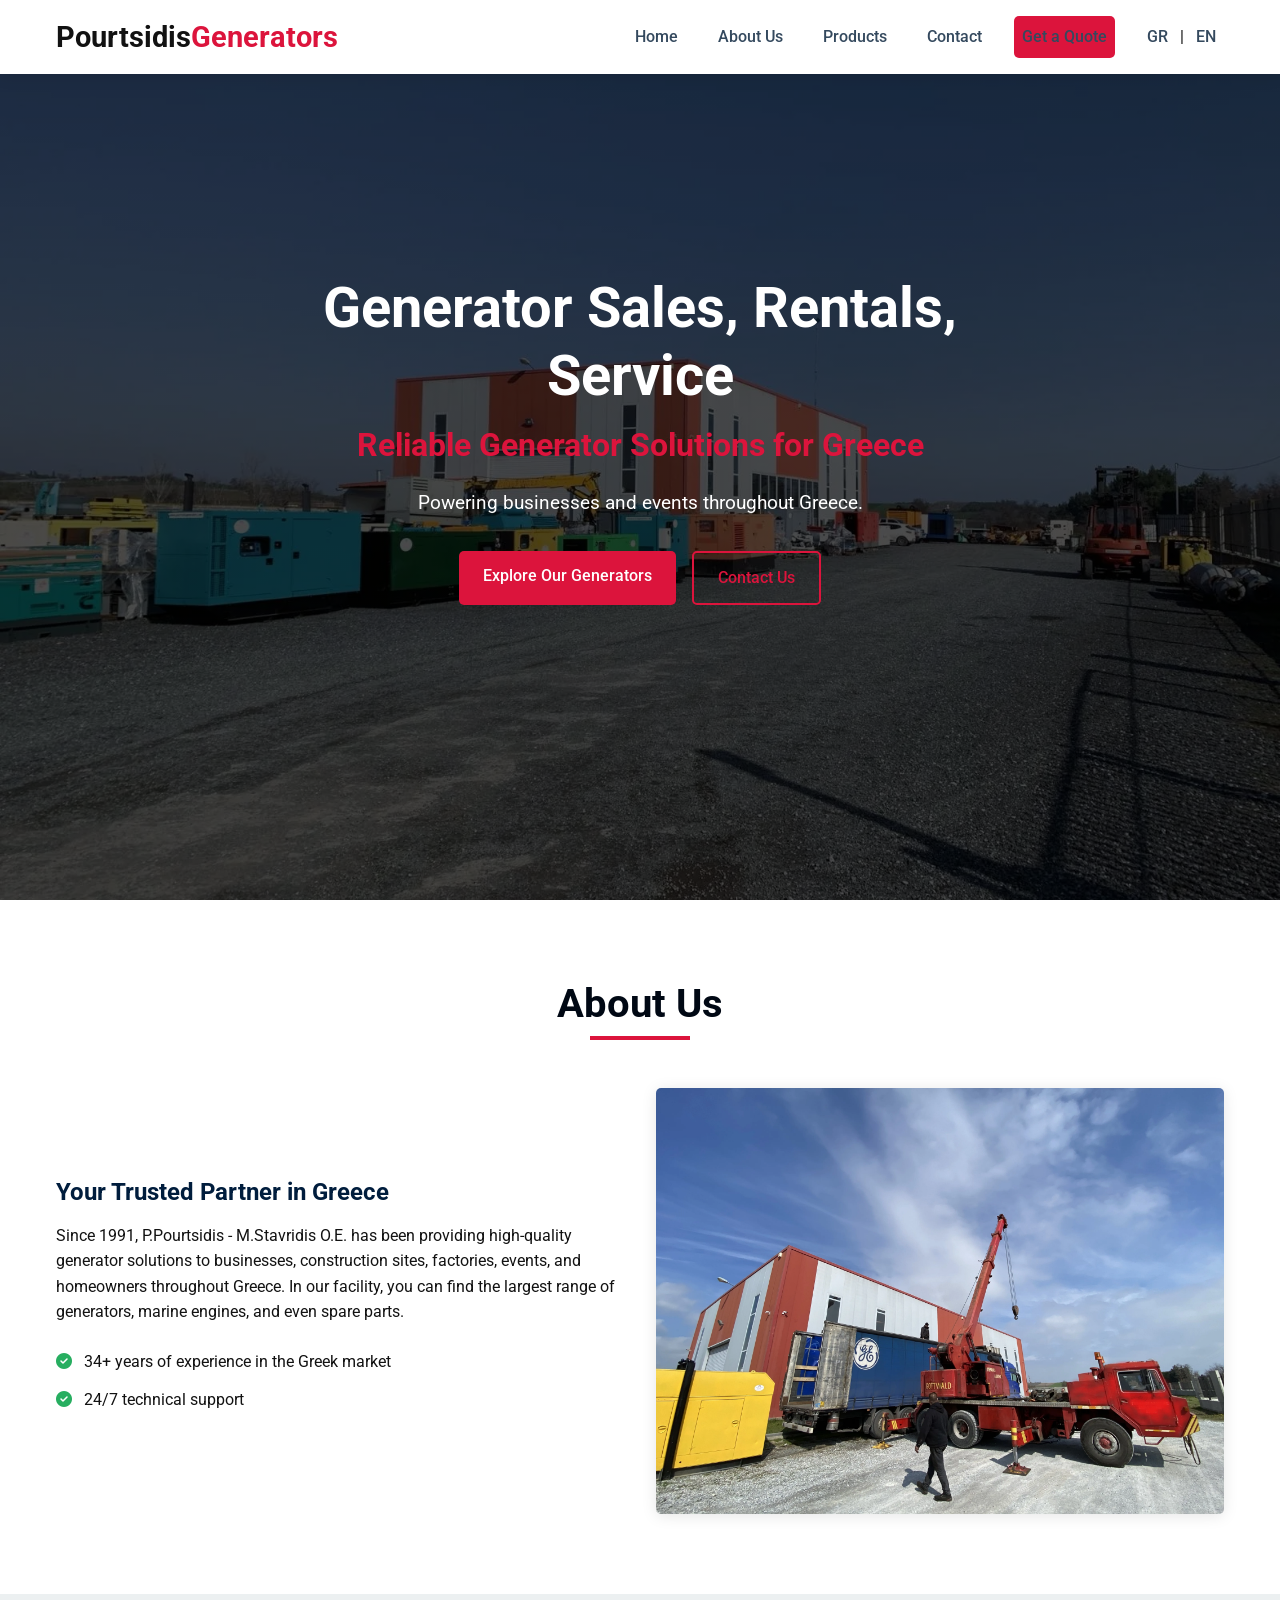
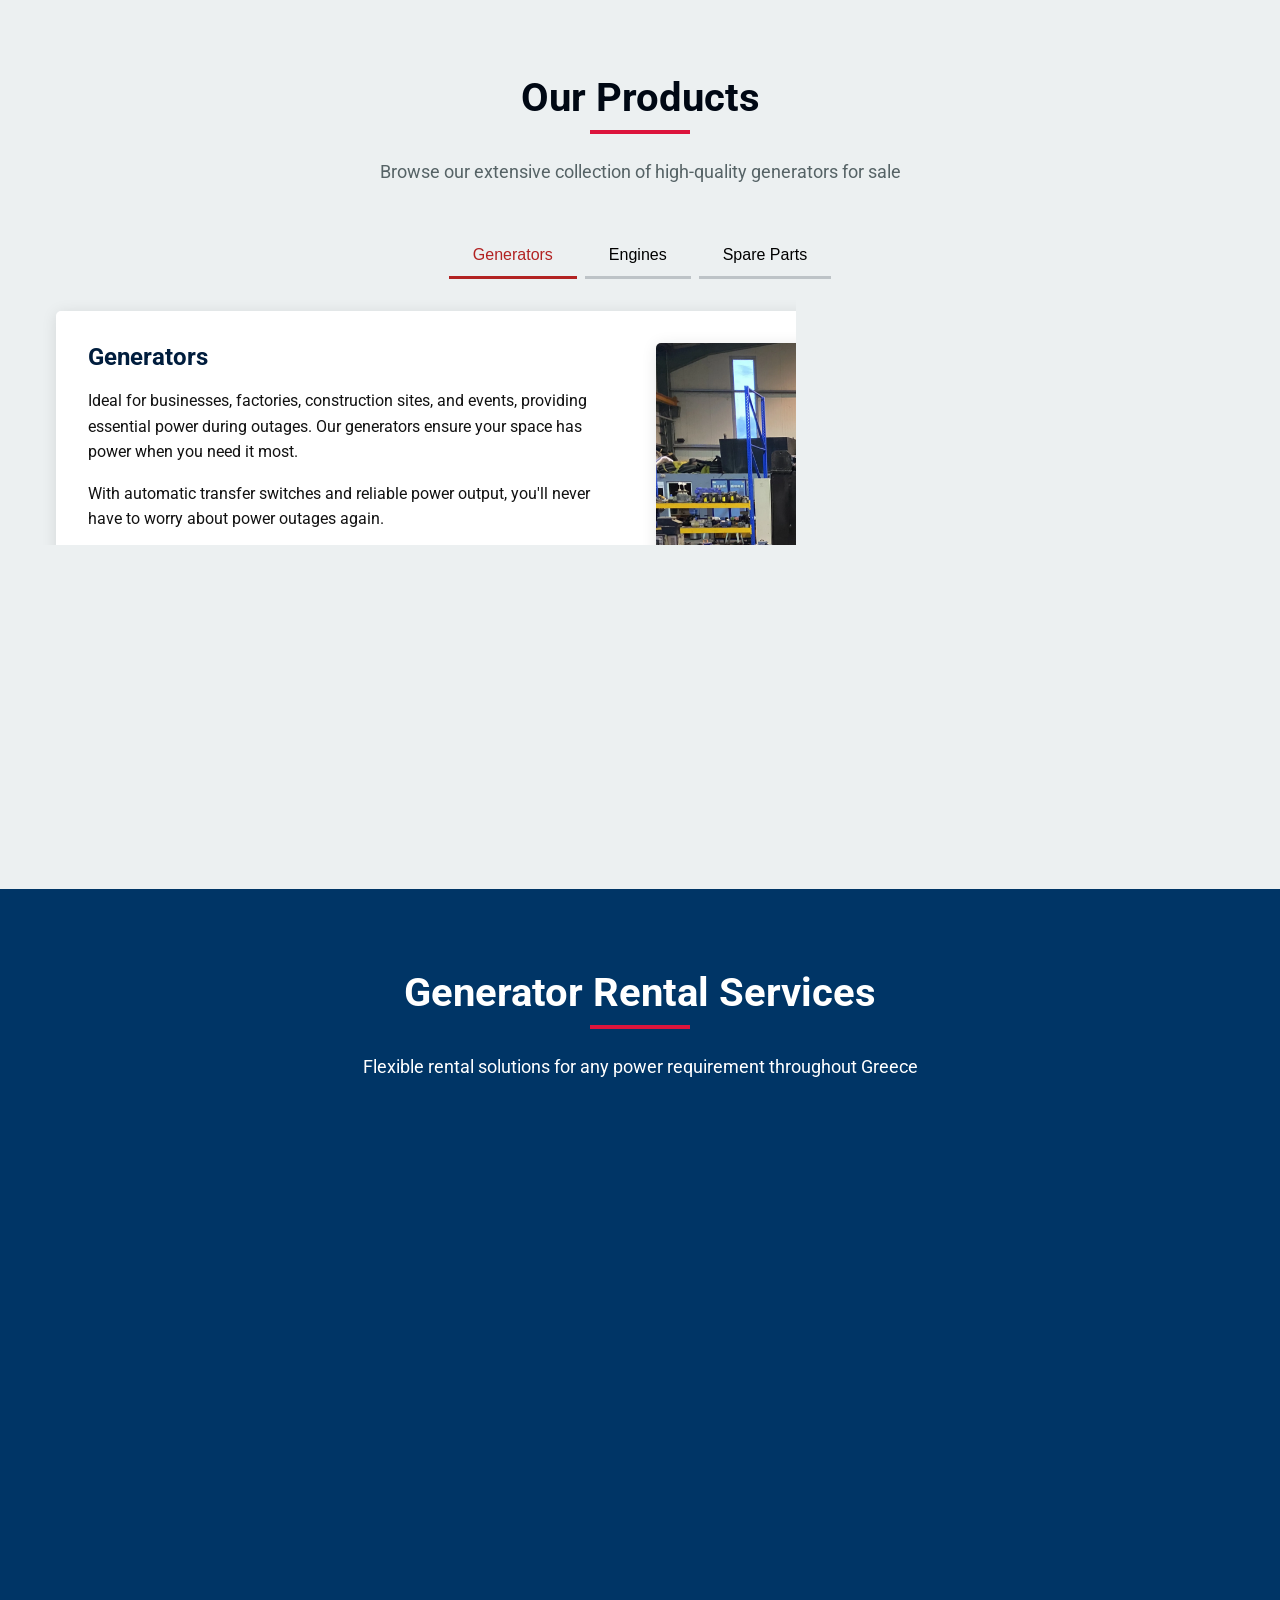
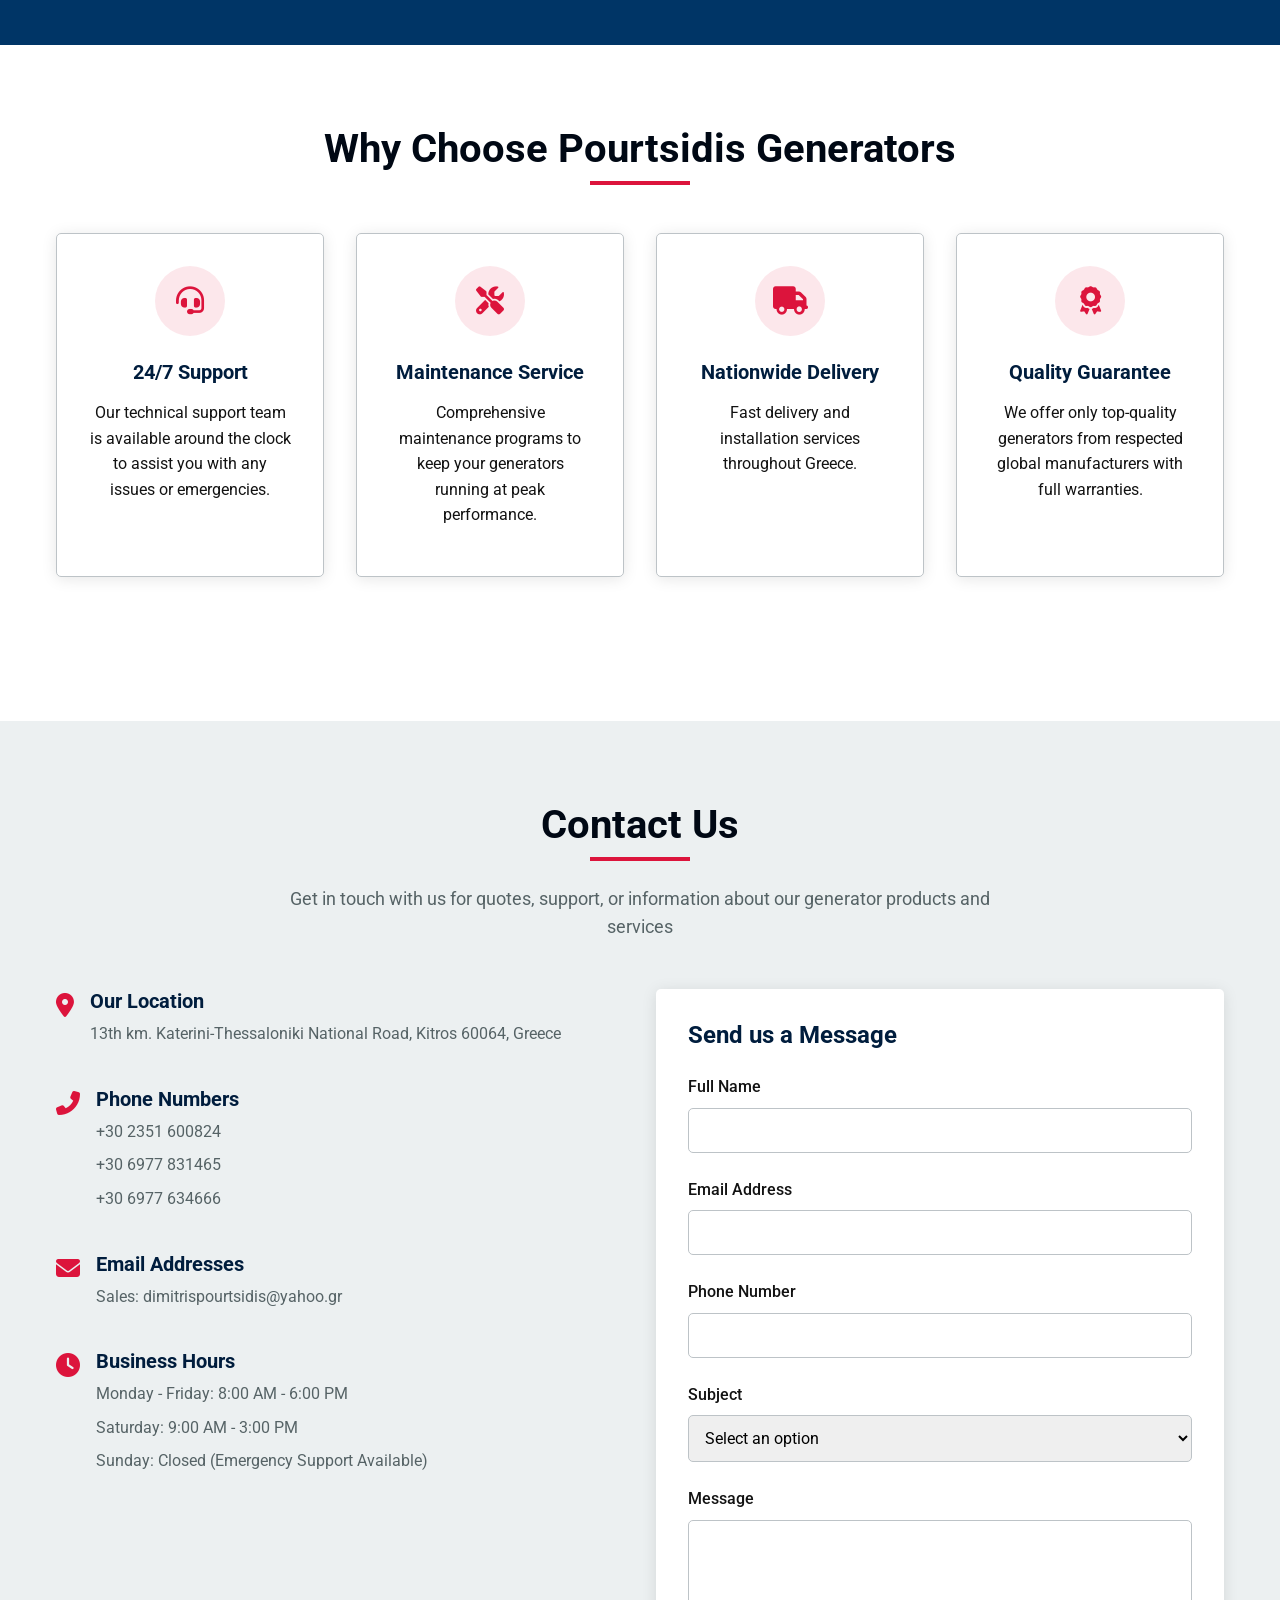
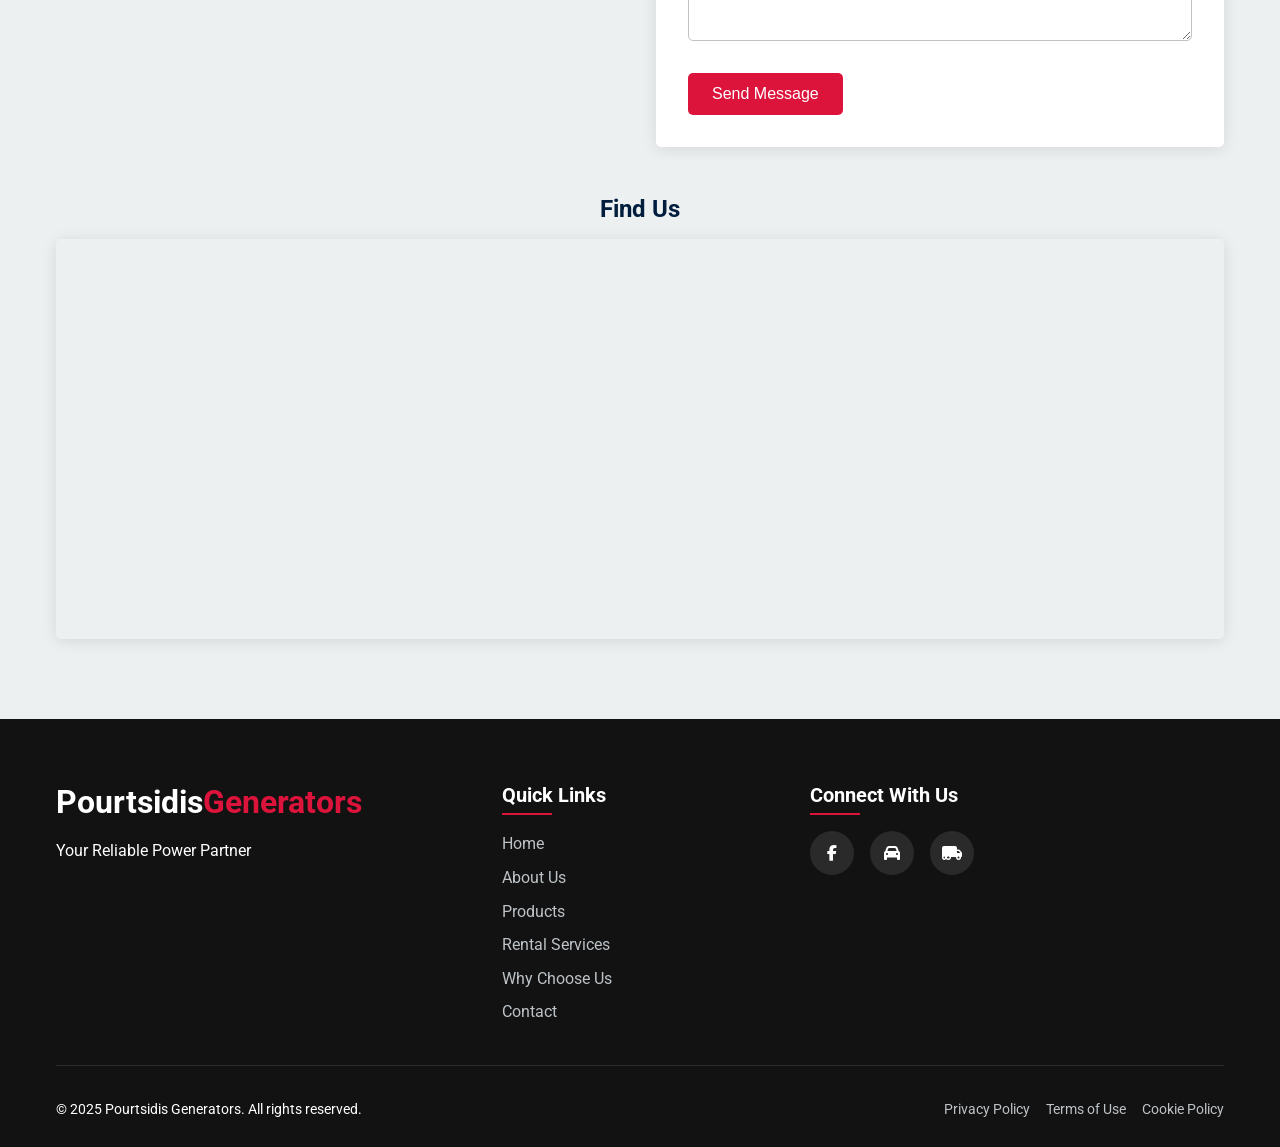
==== commit 6dac6d22: "Favicon updated" ====
--- a/index-en.html
+++ b/index-en.html
@@ -9,10 +9,10 @@
     <link rel="dns-prefetch" href="//maps.googleapis.com">
     <link rel="preconnect" href="https://fonts.googleapis.com">
     <link rel="preconnect" href="https://fonts.gstatic.com" crossorigin>
-    <link rel="preload" href="images/banner-mobile.jpg" as="image" type="image/jpeg" media="(max-width: 768px)" fetchpriority="high">
-    <link rel="preload" href="images/banner.jpg" as="image" type="image/jpeg" media="(min-width: 769px)" fetchpriority="high">
-    <link rel="icon" type="image/x-icon" href="/favicon.ico">
-    <link rel="icon" type="image/svg+xml" href="favicon.svg">
+    <link rel="preload" href="images/banner-mobile.webp" as="image" type="image/webp" media="(max-width: 768px)" fetchpriority="high">
+    <link rel="preload" href="images/banner.webp" as="image" type="image/webp" media="(min-width: 769px)" fetchpriority="high">
+    <link rel="icon" href="/favicon.ico" sizes="any">
+    <link rel="icon" type="image/webp" href="favicon.webp">
     <link rel="stylesheet" href="styles.css">
     <link rel="preload" href="https://cdnjs.cloudflare.com/ajax/libs/font-awesome/6.4.0/css/all.min.css" as="style" onload="this.onload=null;this.rel='stylesheet'">
     <noscript><link rel="stylesheet" href="https://cdnjs.cloudflare.com/ajax/libs/font-awesome/6.4.0/css/all.min.css"></noscript>
@@ -77,8 +77,8 @@
             </div>
             <div class="about-image">
                 <img
-                        src="images/AboutUs.jpg"
-                        srcset="images/AboutUs-small.jpg 480w, images/AboutUs-medium.jpg 960w, images/AboutUs.jpg 1920w"
+                        src="images/AboutUs.webp"
+                        srcset="images/AboutUs-small.webp 480w, images/AboutUs-medium.webp 960w, images/AboutUs.webp 1920w"
                         sizes="(max-width: 480px) 480px, (max-width: 960px) 960px, 1920px"
                         alt="Pourtsidis Generators Team"
                         loading="lazy">
@@ -117,8 +117,8 @@
                     </div>
                     <div class="product-gallery">
                         <img
-                                src="images/1.jpg"
-                                srcset="images/1-small.jpg 480w, images/1-medium.jpg 960w, images/1.jpg 1920w"
+                                src="images/1.webp"
+                                srcset="images/1-small.webp 480w, images/1-medium.webp 960w, images/1.webp 1920w"
                                 sizes="(max-width: 480px) 480px, (max-width: 960px) 960px, 1920px"
                                 alt="Residential Generator"
                                 loading="lazy">
@@ -136,8 +136,8 @@
                     </div>
                     <div class="product-gallery">
                         <img
-                                src="images/2.jpg"
-                                srcset="images/2-small.jpg 480w, images/2-medium.jpg 960w, images/2.jpg 1920w"
+                                src="images/2.webp"
+                                srcset="images/2-small.webp 480w, images/2-medium.webp 960w, images/2.webp 1920w"
                                 sizes="(max-width: 480px) 480px, (max-width: 960px) 960px, 1920px"
                                 alt="Commercial Generator"
                                 loading="lazy">
@@ -154,8 +154,8 @@
                     </div>
                     <div class="product-gallery">
                         <img
-                                src="images/4.jpg"
-                                srcset="images/4-small.jpg 480w, images/4-medium.jpg 960w, images/4.jpg 1920w"
+                                src="images/4.webp"
+                                srcset="images/4-small.webp 480w, images/4-medium.webp 960w, images/4.webp 1920w"
                                 sizes="(max-width: 480px) 480px, (max-width: 960px) 960px, 1920px"
                                 alt="Industrial Generator"
                                 loading="lazy">
@@ -180,8 +180,8 @@
                     </div>
                     <div class="product-gallery">
                         <img
-                                src="images/2.jpg"
-                                srcset="images/2-small.jpg 480w, images/2-medium.jpg 960w, images/2.jpg 1920w"
+                                src="images/2.webp"
+                                srcset="images/2-small.webp 480w, images/2-medium.webp 960w, images/2.webp 1920w"
                                 sizes="(max-width: 480px) 480px, (max-width: 960px) 960px, 1920px"
                                 alt="Portable Generator"
                                 loading="lazy">
--- a/styles.css
+++ b/styles.css
@@ -237,7 +237,7 @@
 
 /* Hero Section */
 .hero {
-    background-image: linear-gradient(rgba(0, 0, 0, 0.7), rgba(0, 0, 0, 0.7)), url("images/banner.jpg");
+    background-image: linear-gradient(rgba(0, 0, 0, 0.7), rgba(0, 0, 0, 0.7)), url("images/banner.webp");
     background-size: cover;
     background-position: center;
     background-repeat: no-repeat;
@@ -879,7 +879,7 @@
     }
 
     .hero {
-        background-image: linear-gradient(rgba(0, 0, 0, 0.7), rgba(0, 0, 0, 0.7)), url("images/banner-mobile.jpg");
+        background-image: linear-gradient(rgba(0, 0, 0, 0.7), rgba(0, 0, 0, 0.7)), url("images/banner-mobile.webp");
         height: auto;
         min-height: 80vh;
         padding: 100px 0 50px;
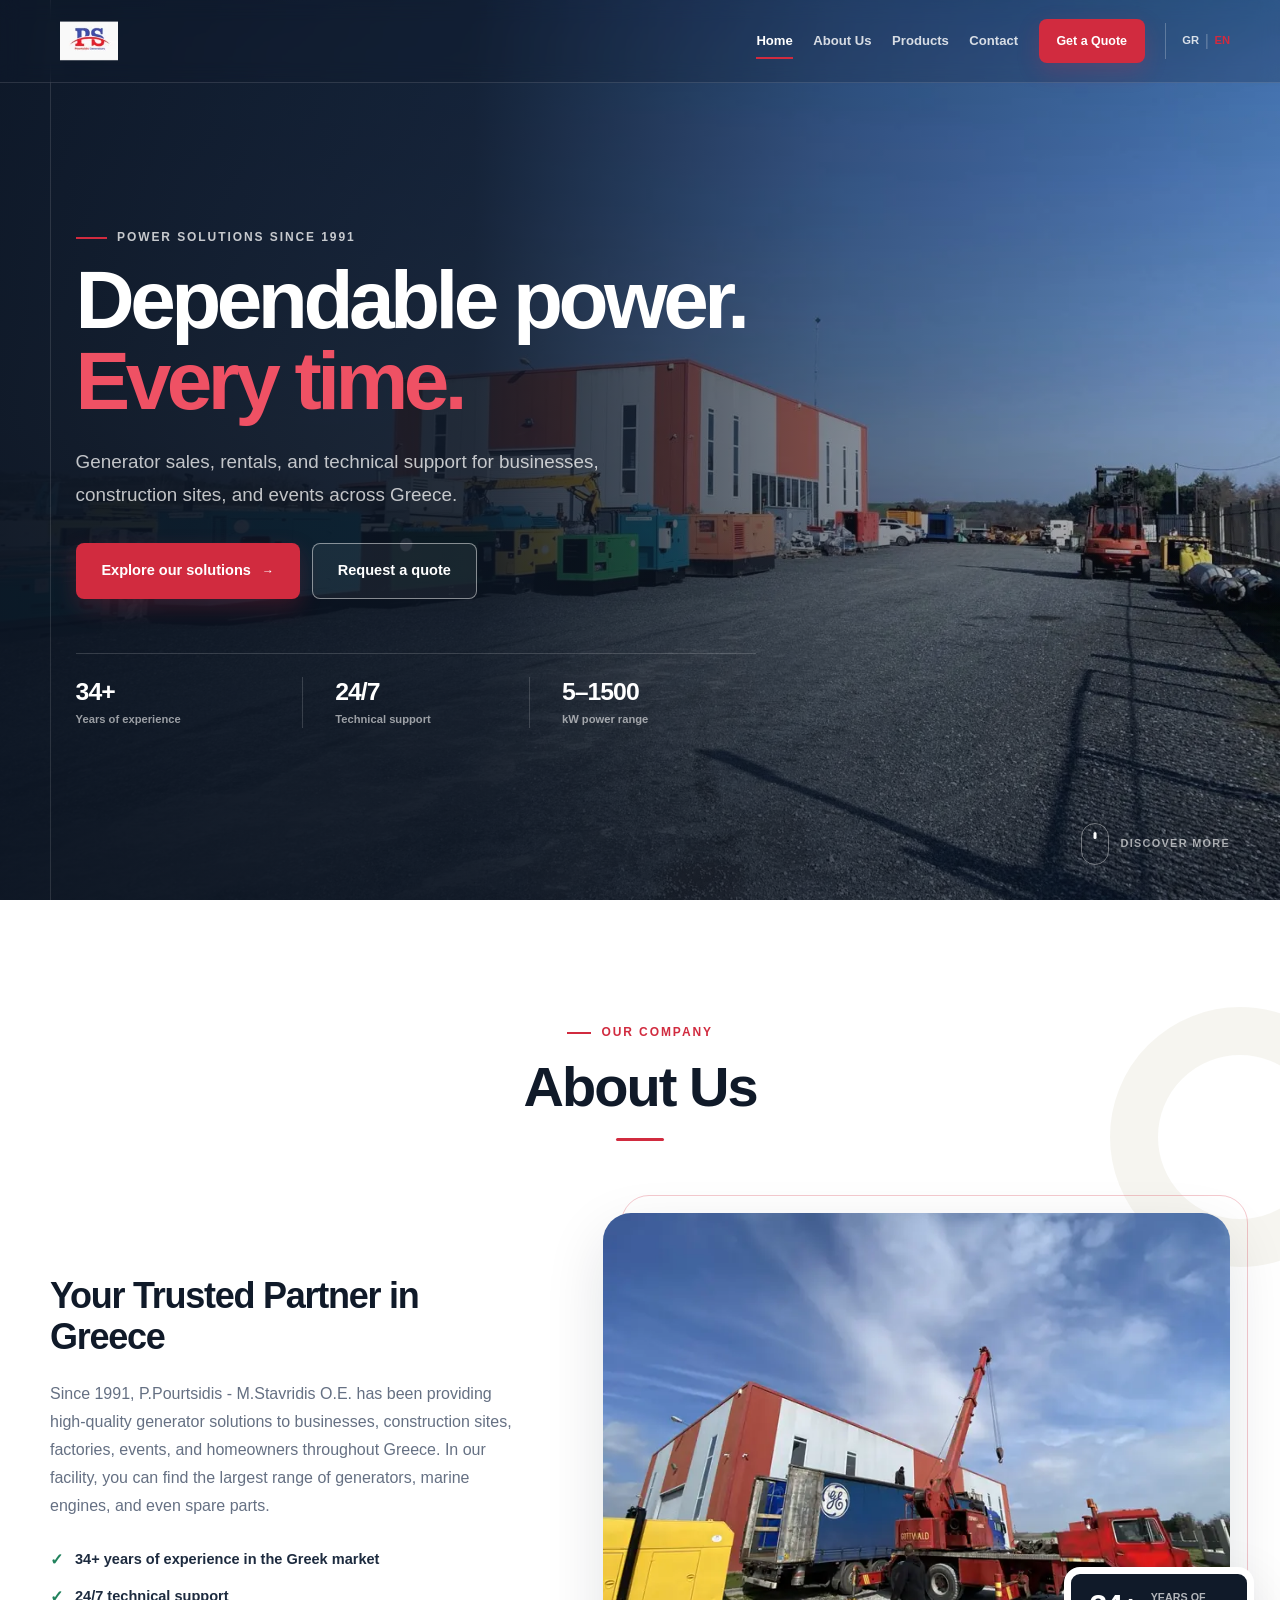
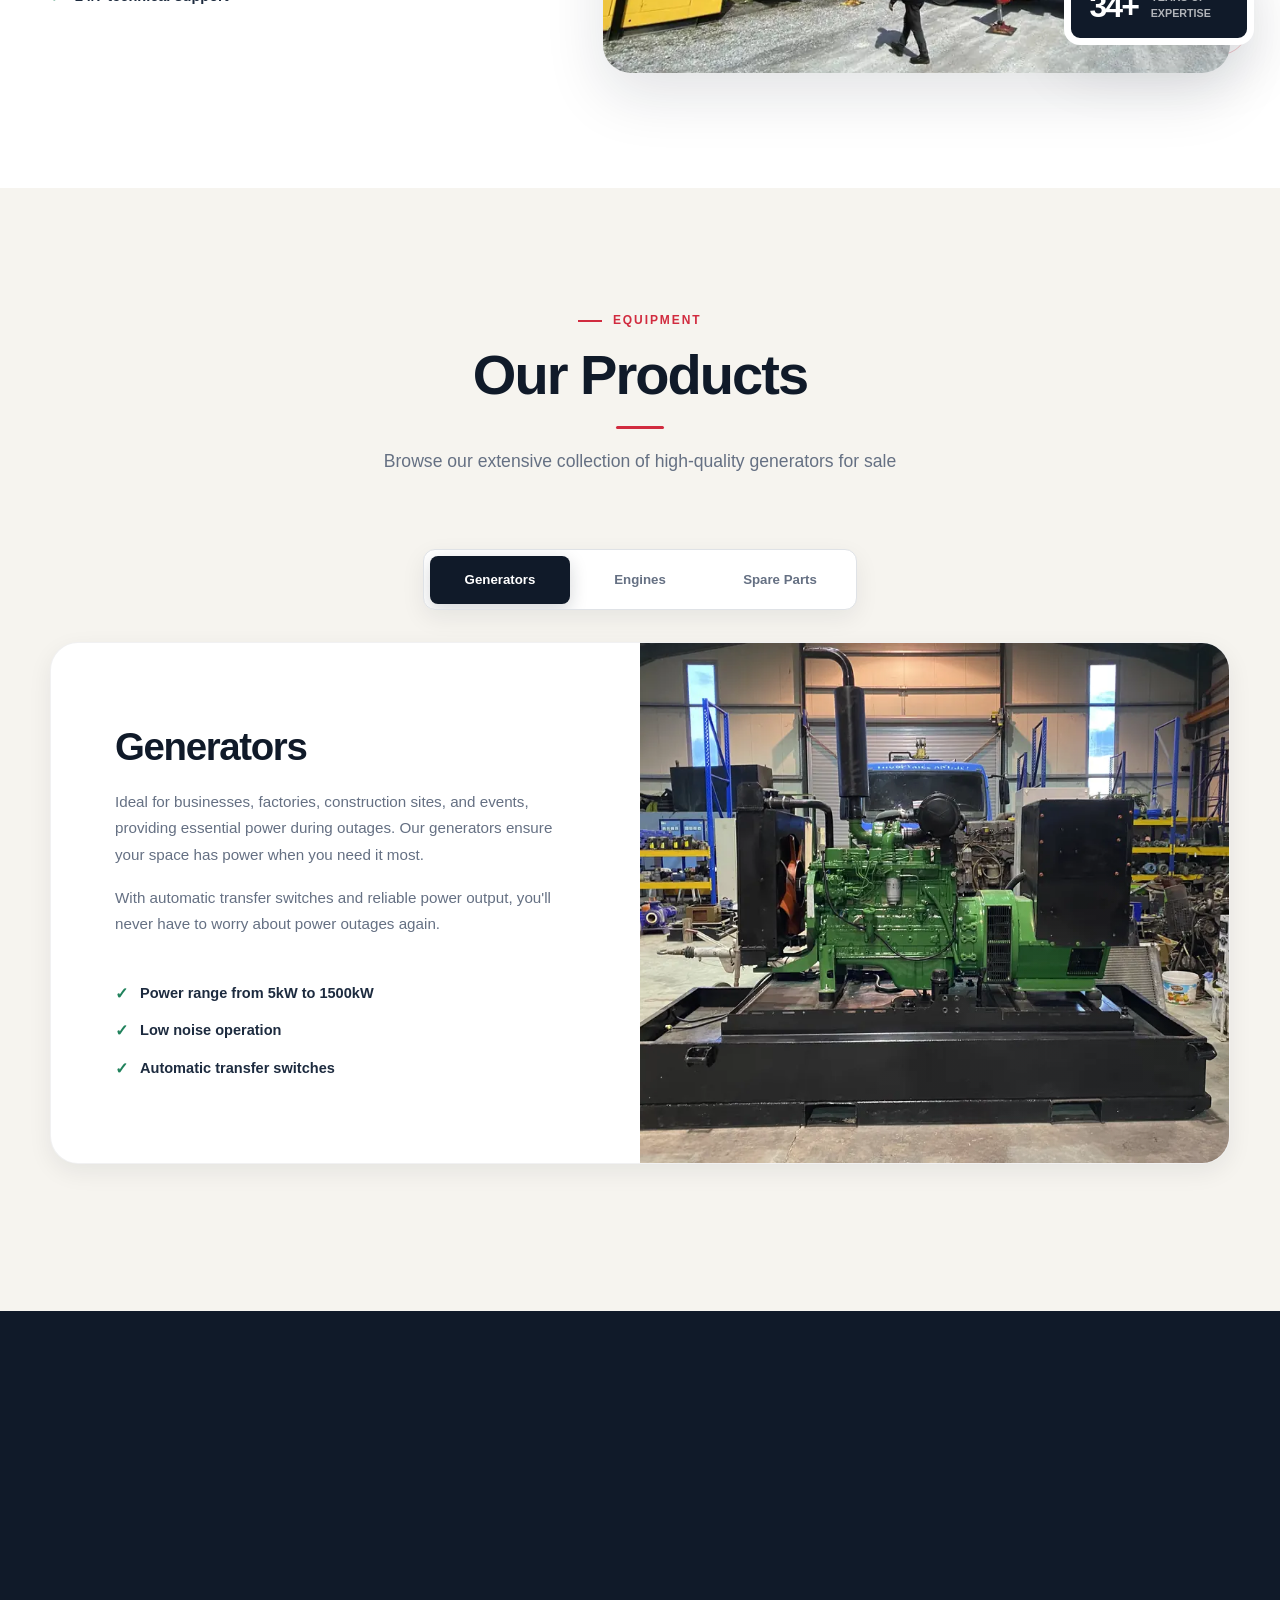
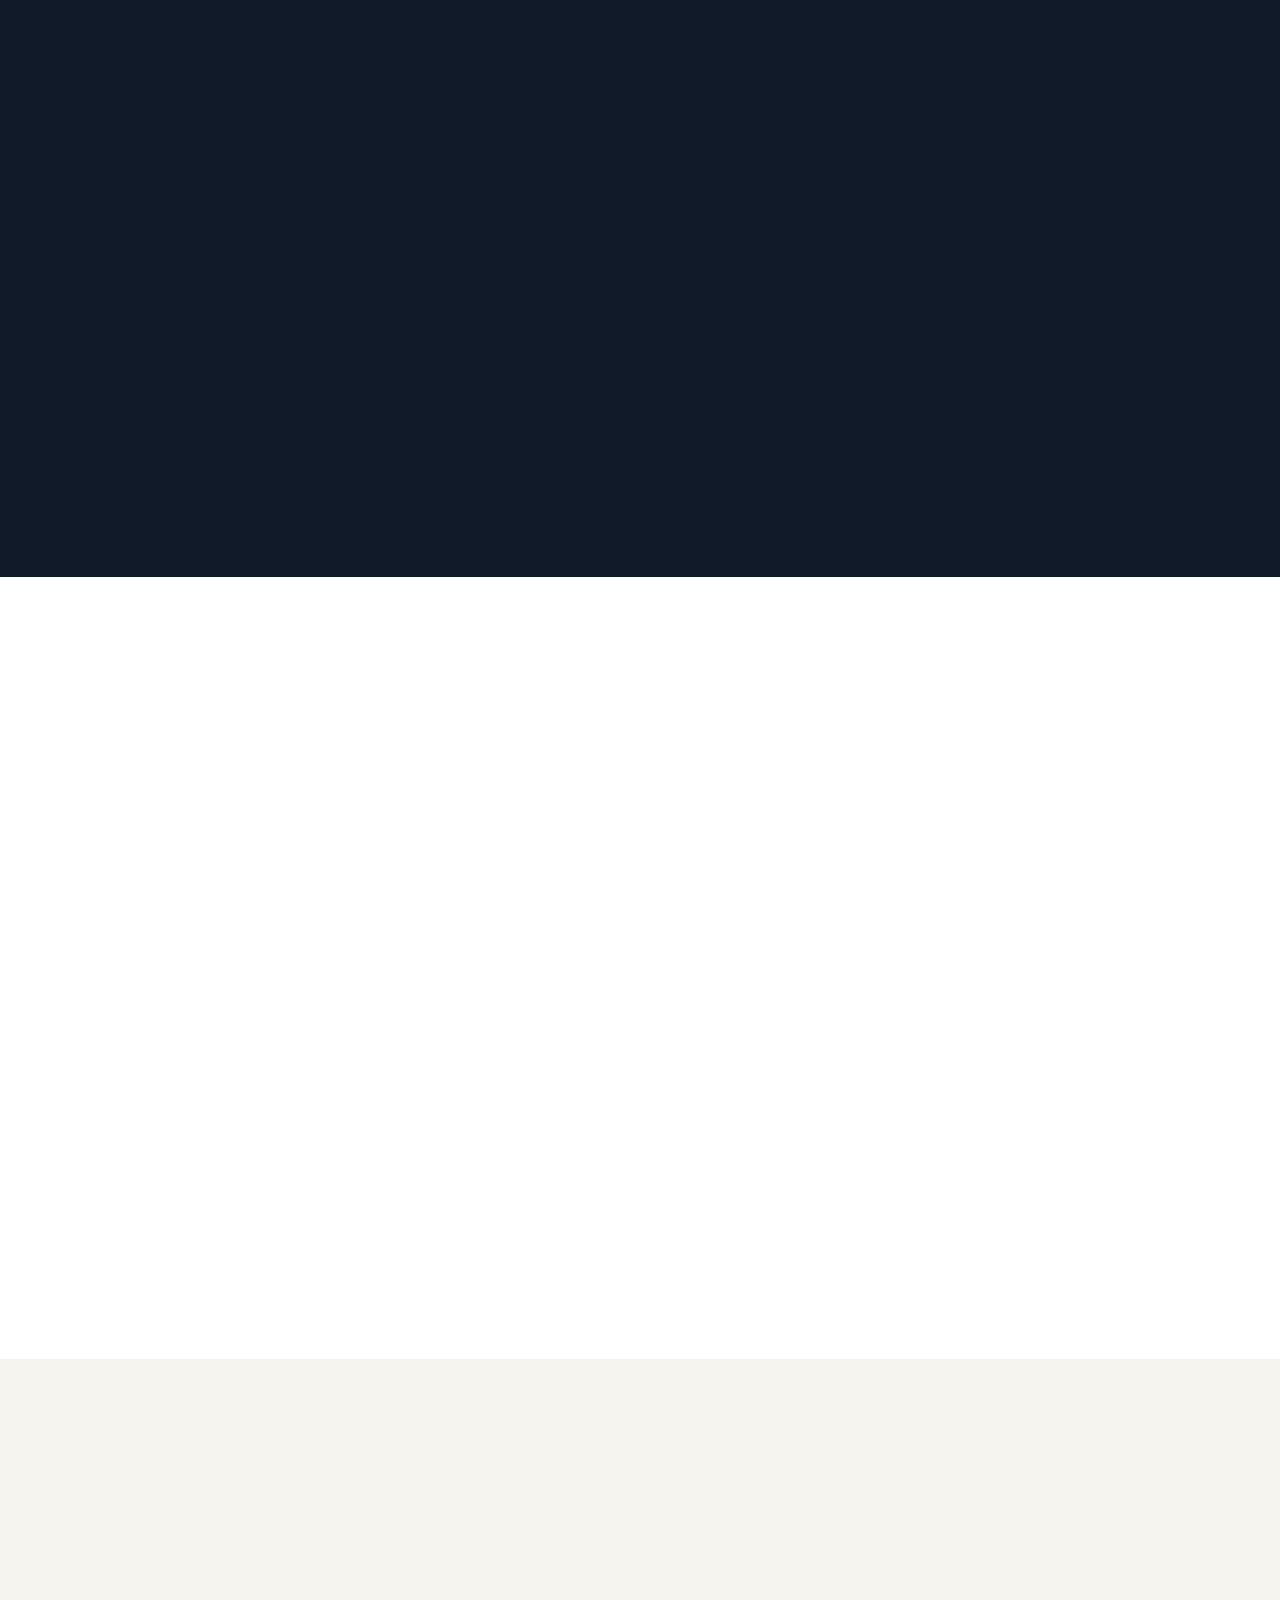
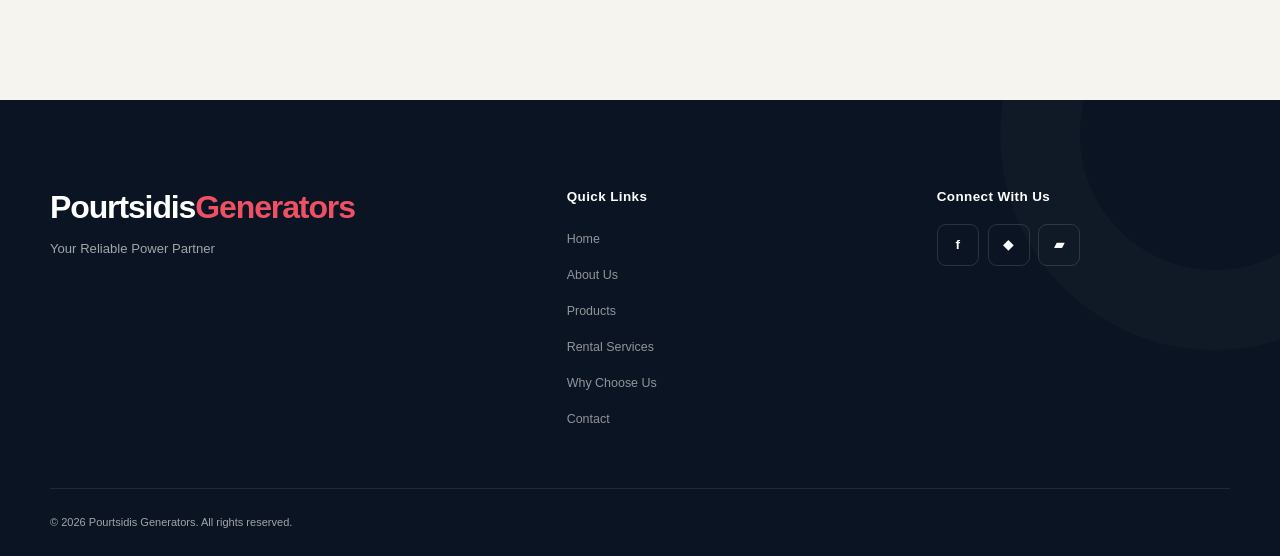
==== commit 83f75860: "Rework" ====
--- a/index-en.html
+++ b/index-en.html
@@ -4,29 +4,21 @@
     <meta charset="UTF-8">
     <meta name="viewport" content="width=device-width, initial-scale=1.0">
     <title>Pourtsidis Generators - Generator Sales &amp; Rentals</title>
-    <link rel="dns-prefetch" href="//cdnjs.cloudflare.com">
-    <link rel="dns-prefetch" href="//fonts.gstatic.com">
     <link rel="dns-prefetch" href="//maps.googleapis.com">
-    <link rel="preconnect" href="https://fonts.googleapis.com">
-    <link rel="preconnect" href="https://fonts.gstatic.com" crossorigin>
     <link rel="preload" href="images/banner-mobile.webp" as="image" type="image/webp" media="(max-width: 768px)" fetchpriority="high">
     <link rel="preload" href="images/banner.webp" as="image" type="image/webp" media="(min-width: 769px)" fetchpriority="high">
     <link rel="icon" href="/favicon.ico" sizes="any">
     <link rel="icon" type="image/webp" href="favicon.webp">
     <link rel="stylesheet" href="styles.css">
-    <link rel="preload" href="https://cdnjs.cloudflare.com/ajax/libs/font-awesome/6.4.0/css/all.min.css" as="style" onload="this.onload=null;this.rel='stylesheet'">
-    <noscript><link rel="stylesheet" href="https://cdnjs.cloudflare.com/ajax/libs/font-awesome/6.4.0/css/all.min.css"></noscript>
-    <link rel="preload" href="https://fonts.googleapis.com/css2?family=Roboto:wght@300;400;500;700&amp;display=swap" as="style" onload="this.onload=null;this.rel='stylesheet'">
-    <noscript><link href="https://fonts.googleapis.com/css2?family=Roboto:wght@300;400;500;700&amp;display=swap" rel="stylesheet"></noscript>
 </head>
 <body>
 <a href="#main-content" class="skip-link">Skip to main content</a>
 <!-- Navigation -->
 <nav id="navbar">
     <div class="container">
-        <div class="logo">
-            <h1>Pourtsidis<span>Generators</span></h1>
-        </div>
+        <a class="logo" href="#home" aria-label="Pourtsidis Generators - Home">
+            <img src="favicon.webp" srcset="favicon-96.webp 96w, favicon.webp 256w" sizes="96px" width="256" height="256" alt="" fetchpriority="high">
+        </a>
         <button class="nav-toggle" id="navToggle" type="button" aria-label="Toggle navigation" aria-controls="nav-menu" aria-expanded="false">
             <i class="fas fa-bars" aria-hidden="true"></i>
         </button>
@@ -35,7 +27,7 @@
             <li><a href="#about" class="nav-link">About Us</a></li>
             <li><a href="#products" class="nav-link">Products</a></li>
             <li><a href="#contact" class="nav-link">Contact</a></li>
-            <li><a href="#" class="btn-primary">Get a Quote</a></li>
+            <li><a href="#contact" class="btn-primary nav-cta">Get a Quote</a></li>
             <li class="language-switcher">
                 <a href="index.html" class="lang-btn">GR</a>
                 <span class="lang-divider" aria-hidden="true">|</span>
@@ -49,20 +41,27 @@
 <!-- Hero Section -->
 <section id="home" class="hero">
     <div class="hero-content">
-        <h1>Generator Sales, Rentals, Service</h1>
-        <h2>Reliable Generator Solutions for Greece</h2>
-        <p>Powering businesses and events throughout Greece.</p>
+        <p class="eyebrow"><span></span> Power solutions since 1991</p>
+        <h1>Dependable power.<br><em>Every time.</em></h1>
+        <p class="hero-lead">Generator sales, rentals, and technical support for businesses, construction sites, and events across Greece.</p>
         <div class="hero-buttons">
-            <a href="#products" class="btn-primary">Explore Our Generators</a>
-            <a href="#contact" class="btn-secondary">Contact Us</a>
-        </div>
-    </div>
+            <a href="#products" class="btn-primary">Explore our solutions <i class="fas fa-arrow-right" aria-hidden="true"></i></a>
+            <a href="#contact" class="btn-secondary">Request a quote</a>
+        </div>
+        <div class="hero-proof" aria-label="Company highlights">
+            <div><strong>34+</strong><span>Years of experience</span></div>
+            <div><strong>24/7</strong><span>Technical support</span></div>
+            <div><strong>5–1500</strong><span>kW power range</span></div>
+        </div>
+    </div>
+    <a class="hero-scroll" href="#about" aria-label="Go to next section"><span></span> Discover more</a>
 </section>
 
 <!-- About Us Section -->
 <section id="about" class="about">
     <div class="container">
         <div class="section-header">
+            <span class="section-kicker">Our company</span>
             <h2>About Us</h2>
             <div class="underline"></div>
         </div>
@@ -78,10 +77,13 @@
             <div class="about-image">
                 <img
                         src="images/AboutUs.webp"
-                        srcset="images/AboutUs-small.webp 480w, images/AboutUs-medium.webp 960w, images/AboutUs.webp 1920w"
-                        sizes="(max-width: 480px) 480px, (max-width: 960px) 960px, 1920px"
+                        srcset="images/AboutUs-small.webp 480w, images/AboutUs-720.webp 720w, images/AboutUs-medium.webp 960w, images/AboutUs.webp 1920w"
+                        sizes="(max-width: 600px) calc(100vw - 32px), (max-width: 850px) calc(100vw - 40px), 630px"
                         alt="Pourtsidis Generators Team"
+                        width="4032"
+                        height="3024"
                         loading="lazy">
+                <div class="experience-badge"><strong>34+</strong><span>years of<br>expertise</span></div>
             </div>
         </div>
     </div>
@@ -91,6 +93,7 @@
 <section id="products" class="products">
     <div class="container">
         <div class="section-header">
+            <span class="section-kicker">Equipment</span>
             <h2>Our Products</h2>
             <div class="underline"></div>
             <p>Browse our extensive collection of high-quality generators for sale</p>
@@ -119,8 +122,10 @@
                         <img
                                 src="images/1.webp"
                                 srcset="images/1-small.webp 480w, images/1-medium.webp 960w, images/1.webp 1920w"
-                                sizes="(max-width: 480px) 480px, (max-width: 960px) 960px, 1920px"
+                                sizes="(max-width: 600px) calc(100vw - 32px), (max-width: 850px) calc(100vw - 40px), 560px"
                                 alt="Residential Generator"
+                                width="3767"
+                                height="2825"
                                 loading="lazy">
                     </div>
                 </div>
@@ -138,8 +143,10 @@
                         <img
                                 src="images/2.webp"
                                 srcset="images/2-small.webp 480w, images/2-medium.webp 960w, images/2.webp 1920w"
-                                sizes="(max-width: 480px) 480px, (max-width: 960px) 960px, 1920px"
+                                sizes="(max-width: 600px) calc(100vw - 32px), (max-width: 850px) calc(100vw - 40px), 560px"
                                 alt="Commercial Generator"
+                                width="3024"
+                                height="4032"
                                 loading="lazy">
                     </div>
                 </div>
@@ -156,8 +163,10 @@
                         <img
                                 src="images/4.webp"
                                 srcset="images/4-small.webp 480w, images/4-medium.webp 960w, images/4.webp 1920w"
-                                sizes="(max-width: 480px) 480px, (max-width: 960px) 960px, 1920px"
+                                sizes="(max-width: 600px) calc(100vw - 32px), (max-width: 850px) calc(100vw - 40px), 560px"
                                 alt="Industrial Generator"
+                                width="3807"
+                                height="2855"
                                 loading="lazy">
                     </div>
                 </div>
@@ -176,14 +185,16 @@
                             <li><i class="fas fa-check-circle"></i> <span>Lightweight, compact design</span></li>
                             <li><i class="fas fa-check-circle"></i> <span>Electric or manual start options</span></li>
                         </ul>
-                        <a href="#" class="btn-secondary">View Portable Products</a>
+                        <a href="#contact" class="btn-secondary">Ask About Portable Generators</a>
                     </div>
                     <div class="product-gallery">
                         <img
                                 src="images/2.webp"
                                 srcset="images/2-small.webp 480w, images/2-medium.webp 960w, images/2.webp 1920w"
-                                sizes="(max-width: 480px) 480px, (max-width: 960px) 960px, 1920px"
+                                sizes="(max-width: 600px) calc(100vw - 32px), (max-width: 850px) calc(100vw - 40px), 560px"
                                 alt="Portable Generator"
+                                width="3024"
+                                height="4032"
                                 loading="lazy">
                     </div>
                 </div>
@@ -198,6 +209,7 @@
 <section id="services" class="services">
     <div class="container">
         <div class="section-header">
+            <span class="section-kicker">Rentals</span>
             <h2>Generator Rental Services</h2>
             <div class="underline"></div>
             <p>Flexible rental solutions for any power requirement throughout Greece</p>
@@ -247,6 +259,7 @@
 <section id="why-us" class="why-us">
     <div class="container">
         <div class="section-header">
+            <span class="section-kicker">Our difference</span>
             <h2>Why Choose Pourtsidis Generators</h2>
             <div class="underline"></div>
         </div>
@@ -289,6 +302,7 @@
 <section id="contact" class="contact">
     <div class="container">
         <div class="section-header">
+            <span class="section-kicker">Let's talk</span>
             <h2>Contact Us</h2>
             <div class="underline"></div>
             <p>Get in touch with us for quotes, support, or information about our generator products and services</p>
@@ -306,16 +320,16 @@
                     <i class="fas fa-phone-alt"></i>
                     <div>
                         <h3>Phone Numbers</h3>
-                        <p>+30 2351 600824</p>
-                        <p>+30 6977 831465</p>
-                        <p>+30 6977 634666</p>
+                        <p><a href="tel:+302351600824">+30 2351 600824</a></p>
+                        <p><a href="tel:+306977831465">+30 6977 831465</a></p>
+                        <p><a href="tel:+306977634666">+30 6977 634666</a></p>
                     </div>
                 </div>
                 <div class="info-item">
                     <i class="fas fa-envelope"></i>
                     <div>
                         <h3>Email Addresses</h3>
-                        <p>Sales: dimitrispourtsidis@yahoo.gr</p>
+                        <p>Sales: <a href="mailto:dimitrispourtsidis@yahoo.gr">dimitrispourtsidis@yahoo.gr</a></p>
                     </div>
                 </div>
                 <div class="info-item">
@@ -357,7 +371,8 @@
                         <label for="message">Message</label>
                         <textarea id="message" name="message" rows="5" aria-required="true" required></textarea>
                     </div>
-                    <button type="submit" class="btn-primary">Send Message</button>
+                    <button type="submit" class="btn-primary">Prepare Email <i class="fas fa-arrow-right" aria-hidden="true"></i></button>
+                    <p class="form-note">Your email app will open with the message ready to send.</p>
                 </form>
             </div>
         </div>
@@ -404,19 +419,14 @@
             <div class="footer-social">
                 <h3>Connect With Us</h3>
                 <div class="social-icons">
-                    <a href="https://www.facebook.com/p/Pourtsidis-Stavridis-OE-100023827399846/" aria-label="Facebook"><i class="fab fa-facebook-f"></i></a>
-                    <a href="https://pourtsidis.car.gr/builders/" aria-label="Car.gr"><i class="fas fa-car"></i></a>
-                    <a href="https://www.mascus.gr/p-pourtsidis-m-stavridis-o-e/b9107036,1,relevance,searchdealer.html" aria-label="Mascus.gr"><i class="fas fa-truck-moving"></i></a>
+                    <a href="https://www.facebook.com/p/Pourtsidis-Stavridis-OE-100023827399846/" target="_blank" rel="noopener noreferrer" aria-label="Facebook"><i class="fab fa-facebook-f"></i></a>
+                    <a href="https://pourtsidis.car.gr/builders/" target="_blank" rel="noopener noreferrer" aria-label="Car.gr"><i class="fas fa-car"></i></a>
+                    <a href="https://www.mascus.gr/p-pourtsidis-m-stavridis-o-e/b9107036,1,relevance,searchdealer.html" target="_blank" rel="noopener noreferrer" aria-label="Mascus.gr"><i class="fas fa-truck-moving"></i></a>
                 </div>
             </div>
         </div>
         <div class="footer-bottom">
-            <p>&copy; 2025 Pourtsidis Generators. All rights reserved.</p>
-            <div class="footer-legal">
-                <a href="#">Privacy Policy</a>
-                <a href="#">Terms of Use</a>
-                <a href="#">Cookie Policy</a>
-            </div>
+            <p>&copy; 2026 Pourtsidis Generators. All rights reserved.</p>
         </div>
     </div>
 </footer>
--- a/styles.css
+++ b/styles.css
@@ -1,366 +1,701 @@
-/* Base Styles */
 :root {
-    --primary-color: #DC143C; /* Crimson red */
-    --secondary-color: #000814; /* Navy blue (darker) */
-    --navy-blue: #001D3D; /* Navy blue (medium) */
-    --navy-light: #003566; /* Navy blue (lighter) */
-    --accent-color: #B22222; /* Darker red */
-    --dark-color: #121212; /* Near black */
-    --light-color: #ecf0f1;
-    --success-color: #27ae60;
-    --danger-color: #e74c3c;
-    --gray-dark: #34495e;
-    --gray-medium: #566366;
-    --gray-light: #bdc3c7;
-    --transition: all 0.3s ease;
-    --shadow: 0 2px 15px rgba(0, 0, 0, 0.1);
-    --border-radius: 5px;
-}
-
-* {
+    --ink: #101a29;
+    --ink-soft: #1d2b3f;
+    --navy: #142c4c;
+    --red: #d12b3f;
+    --red-dark: #af1f31;
+    --paper: #f6f4ef;
+    --paper-warm: #eeebe4;
+    --white: #ffffff;
+    --text: #263345;
+    --muted: #657083;
+    --line: #dfe2e6;
+    --success: #20825c;
+    --radius-sm: 8px;
+    --radius: 16px;
+    --radius-lg: 28px;
+    --shadow-sm: 0 8px 24px rgba(16, 26, 41, 0.07);
+    --shadow: 0 22px 60px rgba(16, 26, 41, 0.12);
+    --transition: 220ms cubic-bezier(0.2, 0.8, 0.2, 1);
+}
+
+*,
+*::before,
+*::after {
+    box-sizing: border-box;
     margin: 0;
     padding: 0;
-    box-sizing: border-box;
 }
 
 html {
     scroll-behavior: smooth;
+    scroll-padding-top: 84px;
 }
 
 body {
-    font-family: 'Roboto', sans-serif;
-    line-height: 1.6;
-    color: var(--dark-color);
-    background-color: #fff;
+    min-width: 320px;
+    overflow-x: hidden;
+    background: var(--white);
+    color: var(--text);
+    font-family: Inter, ui-sans-serif, -apple-system, BlinkMacSystemFont, "Segoe UI", sans-serif;
+    font-size: 16px;
+    line-height: 1.75;
+    -webkit-font-smoothing: antialiased;
+}
+
+body::selection {
+    background: rgba(209, 43, 63, 0.18);
+}
+
+h1,
+h2,
+h3,
+h4 {
+    color: var(--ink);
+    font-weight: 750;
+    letter-spacing: -0.035em;
+    line-height: 1.14;
+}
+
+p {
+    margin-bottom: 1rem;
+}
+
+a {
+    color: inherit;
+    text-decoration: none;
+}
+
+ul {
+    list-style: none;
+}
+
+img {
+    display: block;
+    height: auto;
+    max-width: 100%;
+}
+
+button,
+input,
+select,
+textarea {
+    font: inherit;
+}
+
+button,
+a {
+    -webkit-tap-highlight-color: transparent;
+}
+
+:focus-visible {
+    outline: 3px solid rgba(209, 43, 63, 0.38);
+    outline-offset: 4px;
 }
 
 .skip-link {
-    position: absolute;
-    top: -100%;
+    position: fixed;
     left: 1rem;
-    background: var(--primary-color);
-    color: #fff;
-    padding: 0.5rem 1rem;
-    border-radius: 0 0 4px 4px;
-    font-weight: 600;
-    z-index: 9999;
-    transition: top 0.2s;
+    top: -100px;
+    z-index: 2000;
+    border-radius: 0 0 var(--radius-sm) var(--radius-sm);
+    background: var(--red);
+    color: var(--white);
+    font-weight: 700;
+    padding: 0.65rem 1rem;
+    transition: top var(--transition);
 }
 
 .skip-link:focus {
     top: 0;
 }
 
-h1, h2, h3, h4, h5, h6 {
-    font-weight: 700;
-    line-height: 1.2;
+.container {
+    width: min(1180px, calc(100% - 40px));
+    margin-inline: auto;
+}
+
+section {
+    padding: clamp(5rem, 9vw, 8.5rem) 0;
+}
+
+section:not(.hero) {
+    content-visibility: auto;
+    contain-intrinsic-size: auto 850px;
+}
+
+i[class*="fa-"] {
+    display: inline-grid;
+    place-items: center;
+    font-style: normal;
+    line-height: 1;
+}
+
+.fa-bars::before { content: "☰"; }
+.fa-xmark::before { content: "×"; font-size: 1.45em; }
+.fa-arrow-right::before { content: "→"; }
+.fa-arrow-up::before { content: "↑"; }
+.fa-check-circle::before { content: "✓"; }
+.fa-building::before { content: "▦"; }
+.fa-hard-hat::before { content: "◒"; }
+.fa-home::before { content: "⌂"; }
+.fa-headset::before { content: "◉"; }
+.fa-tools::before { content: "⚙"; }
+.fa-truck::before,
+.fa-truck-moving::before { content: "▰"; }
+.fa-award::before { content: "★"; }
+.fa-map-marker-alt::before { content: "●"; }
+.fa-phone-alt::before { content: "☎"; }
+.fa-envelope::before { content: "@"; }
+.fa-clock::before { content: "◷"; }
+.fa-facebook-f::before { content: "f"; font-family: Arial, sans-serif; font-weight: 800; }
+.fa-car::before { content: "◆"; }
+
+.section-header {
+    max-width: 760px;
+    margin: 0 auto clamp(2.75rem, 6vw, 4.5rem);
+    text-align: center;
+}
+
+.section-kicker,
+.eyebrow {
+    display: inline-flex;
+    align-items: center;
+    gap: 0.65rem;
+    margin-bottom: 0.9rem;
+    color: var(--red);
+    font-size: 0.75rem;
+    font-weight: 800;
+    letter-spacing: 0.16em;
+    line-height: 1.3;
+    text-transform: uppercase;
+}
+
+.section-kicker::before {
+    width: 24px;
+    height: 2px;
+    background: currentColor;
+    content: "";
+}
+
+.section-header h2 {
     margin-bottom: 1rem;
-}
-
-p {
-    margin-bottom: 1rem;
-}
-
-a {
-    text-decoration: none;
-    color: var(--dark-color);
-    transition: var(--transition);
-}
-
-ul {
-    list-style: none;
-}
-
-img {
-    max-width: 100%;
-    height: auto;
-    display: block;
-}
-
-.container {
-    width: 100%;
-    max-width: 1200px;
-    margin: 0 auto;
-    padding: 0 1rem;
-}
-
-.section-header {
-    text-align: center;
-    margin-bottom: 3rem;
-}
-
-.section-header h2 {
-    font-size: clamp(1.75rem, 4vw, 2.5rem);
-    color: var(--secondary-color);
-    margin-bottom: 0.5rem;
+    font-size: clamp(2rem, 4.6vw, 3.5rem);
 }
 
 .section-header p {
-    color: var(--gray-medium);
-    font-size: clamp(1rem, 2vw, 1.1rem);
-    max-width: 700px;
-    margin: 0 auto;
+    max-width: 650px;
+    margin: 1.1rem auto 0;
+    color: var(--muted);
+    font-size: clamp(1rem, 1.4vw, 1.1rem);
 }
 
 .underline {
-    width: 100px;
-    height: 4px;
-    background-color: var(--primary-color);
-    margin: 0.5rem auto 1.5rem;
-}
-
-section {
-    padding: clamp(2rem, 8vw, 5rem) 0;
+    width: 48px;
+    height: 3px;
+    margin: 1.15rem auto 0;
+    border-radius: 99px;
+    background: var(--red);
+}
+
+.btn-primary,
+.btn-secondary {
+    display: inline-flex;
+    min-height: 50px;
+    align-items: center;
+    justify-content: center;
+    gap: 0.7rem;
+    border: 1px solid transparent;
+    border-radius: var(--radius-sm);
+    cursor: pointer;
+    font-size: 0.91rem;
+    font-weight: 750;
+    line-height: 1;
+    padding: 0.95rem 1.35rem;
+    transition: color var(--transition), background var(--transition), border-color var(--transition), transform var(--transition), box-shadow var(--transition);
 }
 
 .btn-primary {
-    display: inline-block;
-    background-color: var(--primary-color);
-    color: white;
-    padding: clamp(0.5rem, 1.5vw, 0.75rem) clamp(1rem, 2vw, 1.5rem);
-    border-radius: var(--border-radius);
-    transition: var(--transition);
-    font-weight: 500;
-    border: none;
-    cursor: pointer;
-    font-size: clamp(0.9rem, 1.5vw, 1rem);
+    background: var(--red);
+    box-shadow: 0 8px 22px rgba(209, 43, 63, 0.22);
+    color: var(--white);
 }
 
 .btn-primary:hover {
-    background-color: var(--accent-color);
-    transform: translateY(-3px);
-    box-shadow: 0 4px 8px rgba(0, 0, 0, 0.2);
+    background: var(--red-dark);
+    box-shadow: 0 12px 28px rgba(209, 43, 63, 0.3);
+    transform: translateY(-2px);
 }
 
 .btn-secondary {
-    display: inline-block;
-    background-color: transparent;
-    color: var(--primary-color);
-    padding: clamp(0.5rem, 1.5vw, 0.75rem) clamp(1rem, 2vw, 1.5rem);
-    border-radius: var(--border-radius);
-    transition: var(--transition);
-    font-weight: 500;
-    border: 2px solid var(--primary-color);
-    cursor: pointer;
-    font-size: clamp(0.9rem, 1.5vw, 1rem);
+    border-color: rgba(255, 255, 255, 0.48);
+    background: rgba(255, 255, 255, 0.06);
+    color: var(--white);
+    backdrop-filter: blur(8px);
 }
 
 .btn-secondary:hover {
-    background-color: var(--primary-color);
-    color: white;
-    transform: translateY(-3px);
-    box-shadow: 0 4px 8px rgba(0, 0, 0, 0.2);
+    border-color: var(--white);
+    background: var(--white);
+    color: var(--ink);
+    transform: translateY(-2px);
 }
 
 /* Navigation */
 nav {
-    background-color: white;
     position: fixed;
+    z-index: 1000;
     top: 0;
     left: 0;
     width: 100%;
-    z-index: 1000;
-    box-shadow: var(--shadow);
-    transition: var(--transition);
-}
-
-.nav-scrolled {
-    padding: 0.5rem 0;
-    box-shadow: 0 5px 15px rgba(0, 0, 0, 0.1);
+    border-bottom: 1px solid rgba(255, 255, 255, 0.12);
+    background: rgba(16, 26, 41, 0.22);
+    color: var(--white);
+    transition: background var(--transition), border-color var(--transition), box-shadow var(--transition);
+    backdrop-filter: blur(10px);
+}
+
+nav.nav-scrolled {
+    border-color: rgba(16, 26, 41, 0.08);
+    background: rgba(255, 255, 255, 0.96);
+    box-shadow: 0 8px 30px rgba(16, 26, 41, 0.08);
+    color: var(--ink);
 }
 
 nav .container {
     display: flex;
+    min-height: 82px;
+    align-items: center;
     justify-content: space-between;
+    gap: 2rem;
+}
+
+.logo {
+    display: inline-flex;
+    flex: 0 0 auto;
     align-items: center;
-    padding: clamp(0.5rem, 2vw, 1rem) 1rem;
-}
-
-.logo h1 {
-    font-size: clamp(1.2rem, 3vw, 1.8rem);
-    margin-bottom: 0;
-    color: var(--dark-color);
-}
-
-.logo span {
-    color: var(--primary-color);
+    height: 58px;
+    color: inherit;
+}
+
+.logo img {
+    width: 78px;
+    height: 58px;
+    object-fit: contain;
 }
 
 .nav-links {
     display: flex;
     align-items: center;
-}
-
-.nav-links li {
-    margin-left: clamp(0.5rem, 2vw, 1.5rem);
-}
-
-.nav-links a {
-    color: var(--gray-dark);
-    font-weight: 500;
-    padding: 0.5rem;
+    gap: clamp(0.5rem, 1.6vw, 1.45rem);
+}
+
+.nav-links > li > a:not(.btn-primary) {
     position: relative;
-    font-size: clamp(0.9rem, 1.5vw, 1rem);
-}
-
-.nav-links a::after {
-    content: '';
+    display: inline-flex;
+    min-height: 44px;
+    align-items: center;
+    color: inherit;
+    font-size: 0.82rem;
+    font-weight: 700;
+    opacity: 0.82;
+    transition: opacity var(--transition), color var(--transition);
+}
+
+.nav-links > li > a:not(.btn-primary)::after {
     position: absolute;
-    width: 0;
+    right: 0;
+    bottom: 4px;
+    left: 0;
     height: 2px;
-    background-color: var(--primary-color);
-    bottom: 0;
-    left: 0;
-    transition: var(--transition);
-}
-
-.nav-links a:hover {
-    color: var(--primary-color);
-}
-
-.nav-links a:hover::after {
-    width: 100%;
+    background: var(--red);
+    content: "";
+    transform: scaleX(0);
+    transform-origin: right;
+    transition: transform var(--transition);
+}
+
+.nav-links > li > a:hover,
+.nav-links > li > a.is-active {
+    opacity: 1;
+}
+
+.nav-links > li > a:hover::after,
+.nav-links > li > a.is-active::after {
+    transform: scaleX(1);
+    transform-origin: left;
+}
+
+.nav-links .nav-cta {
+    min-height: 44px;
+    padding: 0.75rem 1.05rem;
+    font-size: 0.78rem;
+}
+
+.language-switcher {
+    display: flex;
+    align-items: center;
+    gap: 0.35rem;
+    border-left: 1px solid rgba(255, 255, 255, 0.24);
+    padding-left: 1rem;
+}
+
+.nav-scrolled .language-switcher {
+    border-color: var(--line);
+}
+
+.nav-links .lang-btn {
+    min-height: 36px !important;
+    font-size: 0.7rem !important;
+}
+
+.nav-links .lang-btn.active {
+    color: var(--red);
+    opacity: 1;
+}
+
+.lang-divider {
+    opacity: 0.25;
 }
 
 .nav-toggle {
     display: none;
-    min-width: 44px;
-    min-height: 44px;
-    padding: 0.5rem;
-    border: 0;
+    width: 44px;
+    height: 44px;
+    flex: 0 0 44px;
+    place-items: center;
+    border: 1px solid currentColor;
+    border-radius: var(--radius-sm);
     background: transparent;
-    font-size: 1.5rem;
-    line-height: 1;
+    color: inherit;
     cursor: pointer;
-    color: var(--dark-color);
-}
-
-/* Hero Section */
+    font-size: 1.1rem;
+    opacity: 0.9;
+}
+
+/* Hero */
 .hero {
-    background-image: linear-gradient(rgba(0, 0, 0, 0.7), rgba(0, 0, 0, 0.7)), url("images/banner.webp");
+    position: relative;
+    display: flex;
+    min-height: 760px;
+    height: 100svh;
+    align-items: center;
+    overflow: hidden;
+    background-color: var(--ink);
+    background-image:
+        linear-gradient(90deg, rgba(11, 20, 34, 0.96) 0%, rgba(11, 20, 34, 0.88) 37%, rgba(11, 20, 34, 0.48) 66%, rgba(11, 20, 34, 0.18) 100%),
+        linear-gradient(0deg, rgba(11, 20, 34, 0.48), transparent 45%),
+        url("images/banner.webp");
+    background-position: center, center, center;
     background-size: cover;
-    background-position: center;
-    background-repeat: no-repeat;
-    height: 100vh;
-    min-height: 600px;
+    color: var(--white);
+    padding: 120px max(20px, calc((100vw - 1180px) / 2)) 72px;
+}
+
+.hero::before {
+    position: absolute;
+    top: 0;
+    bottom: 0;
+    left: max(20px, calc((100vw - 1180px) / 2));
+    width: 1px;
+    background: rgba(255, 255, 255, 0.12);
+    content: "";
+}
+
+.hero-content {
+    position: relative;
+    z-index: 1;
+    width: min(720px, 100%);
+    padding-left: clamp(0rem, 2vw, 2rem);
+}
+
+.hero .eyebrow {
+    color: rgba(255, 255, 255, 0.76);
+    animation: rise 650ms both 80ms;
+}
+
+.eyebrow span {
+    width: 31px;
+    height: 2px;
+    background: var(--red);
+}
+
+.hero h1 {
+    margin-bottom: 1.6rem;
+    color: var(--white);
+    font-size: clamp(3rem, 6.4vw, 5.65rem);
+    letter-spacing: -0.055em;
+    line-height: 0.98;
+    animation: rise 700ms both 160ms;
+}
+
+.hero h1 em {
+    color: #ef5164;
+    font-style: normal;
+}
+
+.hero-lead {
+    max-width: 625px;
+    margin-bottom: 2rem;
+    color: rgba(255, 255, 255, 0.74);
+    font-size: clamp(1.02rem, 1.65vw, 1.18rem);
+    line-height: 1.7;
+    animation: rise 700ms both 240ms;
+}
+
+.hero-buttons {
+    display: flex;
+    flex-wrap: wrap;
+    gap: 0.75rem;
+    animation: rise 700ms both 320ms;
+}
+
+.hero-buttons .btn-primary,
+.hero-buttons .btn-secondary {
+    min-height: 56px;
+    padding-inline: 1.55rem;
+}
+
+.hero-buttons .btn-primary i {
+    font-size: 0.75rem;
+    transition: transform var(--transition);
+}
+
+.hero-buttons .btn-primary:hover i {
+    transform: translateX(4px);
+}
+
+.hero-proof {
+    display: flex;
+    max-width: 680px;
+    margin-top: clamp(2.5rem, 6vh, 4.5rem);
+    border-top: 1px solid rgba(255, 255, 255, 0.16);
+    padding-top: 1.45rem;
+    animation: rise 700ms both 400ms;
+}
+
+.hero-proof div {
+    display: flex;
+    width: 33.333%;
+    flex-direction: column;
+    padding-right: 1rem;
+}
+
+.hero-proof div + div {
+    border-left: 1px solid rgba(255, 255, 255, 0.16);
+    padding-left: clamp(1rem, 3vw, 2rem);
+}
+
+.hero-proof strong {
+    color: var(--white);
+    font-size: clamp(1.2rem, 2vw, 1.55rem);
+    letter-spacing: -0.04em;
+    line-height: 1.2;
+}
+
+.hero-proof span {
+    margin-top: 0.35rem;
+    color: rgba(255, 255, 255, 0.58);
+    font-size: 0.7rem;
+    font-weight: 600;
+    line-height: 1.4;
+}
+
+.hero-scroll {
+    position: absolute;
+    z-index: 2;
+    right: max(20px, calc((100vw - 1180px) / 2));
+    bottom: 35px;
     display: flex;
     align-items: center;
-    justify-content: center;
-    text-align: center;
-    color: white;
-    padding-top: 60px;
-}
-
-.hero-content {
-    max-width: 800px;
-    padding: 0 1rem;
-}
-
-.hero h1 {
-    font-size: clamp(1.75rem, 5vw, 3.5rem);
-    margin-bottom: 1rem;
-    animation: fadeInDown 1s ease;
-    line-height: 1.2;
-}
-
-.hero h2 {
-    font-size: clamp(1.25rem, 3vw, 2rem);
-    margin-bottom: 1.5rem;
-    color: var(--primary-color);
-    animation: fadeInDown 1s ease 0.2s;
-    animation-fill-mode: both;
-}
-
-.hero p {
-    font-size: clamp(1rem, 2vw, 1.2rem);
-    margin-bottom: 2rem;
-    animation: fadeInUp 1s ease 0.4s;
-    animation-fill-mode: both;
-}
-
-.hero-buttons {
+    gap: 0.75rem;
+    color: rgba(255, 255, 255, 0.62);
+    font-size: 0.68rem;
+    font-weight: 700;
+    letter-spacing: 0.12em;
+    text-transform: uppercase;
+}
+
+.hero-scroll span {
+    position: relative;
+    width: 28px;
+    height: 42px;
+    border: 1px solid rgba(255, 255, 255, 0.38);
+    border-radius: 99px;
+}
+
+.hero-scroll span::after {
+    position: absolute;
+    top: 8px;
+    left: 50%;
+    width: 3px;
+    height: 7px;
+    border-radius: 99px;
+    background: var(--white);
+    content: "";
+    transform: translateX(-50%);
+    animation: scrollDot 1.7s infinite;
+}
+
+/* About */
+.about {
+    position: relative;
+    background: var(--white);
+}
+
+.about::after {
+    position: absolute;
+    top: 12%;
+    right: -7%;
+    width: 260px;
+    height: 260px;
+    border: 48px solid var(--paper);
+    border-radius: 50%;
+    content: "";
+    opacity: 0.9;
+    pointer-events: none;
+}
+
+.about-content {
+    position: relative;
+    z-index: 1;
+    display: grid;
+    grid-template-columns: 0.85fr 1.15fr;
+    gap: clamp(2.5rem, 7vw, 6rem);
+    align-items: center;
+}
+
+.about-text h3 {
+    max-width: 500px;
+    margin-bottom: 1.4rem;
+    font-size: clamp(1.55rem, 3vw, 2.25rem);
+}
+
+.about-text p {
+    color: var(--muted);
+}
+
+.about-highlights,
+.product-highlights {
+    display: grid;
+    gap: 0.75rem;
+    margin-top: 1.7rem;
+}
+
+.about-highlights li,
+.product-highlights li {
     display: flex;
-    justify-content: center;
-    gap: 1rem;
-    animation: fadeInUp 1s ease 0.6s;
-    animation-fill-mode: both;
-    flex-wrap: wrap;
-}
-
-/* About Section */
-.about-content {
-    display: grid;
-    grid-template-columns: repeat(auto-fit, minmax(300px, 1fr));
-    gap: 2rem;
     align-items: center;
-}
-
-.about-text h3 {
-    color: var(--navy-blue);
-    margin-bottom: 1rem;
-    font-size: clamp(1.25rem, 2.5vw, 1.5rem);
-}
-
-.about-text p {
-    font-size: clamp(0.9rem, 1.5vw, 1rem);
-}
-
-.about-highlights {
-    margin-top: 1.5rem;
-}
-
-.about-highlights li {
-    margin-bottom: 0.75rem;
-    font-size: clamp(0.9rem, 1.5vw, 1rem);
-}
-
-.about-highlights i {
-    color: var(--success-color);
-    margin-right: 0.5rem;
+    gap: 0.75rem;
+    color: var(--ink-soft);
+    font-size: 0.91rem;
+    font-weight: 650;
+}
+
+.about-highlights i,
+.product-highlights i {
+    color: var(--success);
+    font-size: 1rem;
 }
 
 .about-image {
-    border-radius: var(--border-radius);
-    overflow: hidden;
+    position: relative;
+    min-height: 460px;
+    overflow: visible;
+}
+
+.about-image::before {
+    position: absolute;
+    top: -18px;
+    right: -18px;
+    bottom: 18px;
+    left: 18px;
+    border: 1px solid rgba(209, 43, 63, 0.25);
+    border-radius: var(--radius-lg);
+    content: "";
+}
+
+.about-image img {
+    position: relative;
+    width: 100%;
+    height: 460px;
+    border-radius: var(--radius-lg);
     box-shadow: var(--shadow);
-}
-
-/* Products Section */
+    object-fit: cover;
+}
+
+.experience-badge {
+    position: absolute;
+    right: -24px;
+    bottom: 28px;
+    display: flex;
+    min-width: 190px;
+    align-items: center;
+    gap: 0.8rem;
+    border: 7px solid var(--white);
+    border-radius: var(--radius);
+    background: var(--ink);
+    box-shadow: var(--shadow);
+    color: var(--white);
+    padding: 1rem 1.15rem;
+}
+
+.experience-badge strong {
+    color: var(--white);
+    font-size: 2rem;
+    letter-spacing: -0.06em;
+    line-height: 1;
+}
+
+.experience-badge span {
+    color: rgba(255, 255, 255, 0.68);
+    font-size: 0.67rem;
+    font-weight: 700;
+    line-height: 1.45;
+    text-transform: uppercase;
+}
+
+/* Products */
 .products {
-    background-color: var(--light-color);
-}
-
-.product-categories {
-    margin-bottom: 2rem;
+    background: var(--paper);
 }
 
 .category-tabs {
     display: flex;
-    justify-content: center;
-    flex-wrap: wrap;
-    margin-bottom: 2rem;
-    gap: 0.5rem;
+    width: fit-content;
+    max-width: 100%;
+    margin: 0 auto 2rem;
+    overflow-x: auto;
+    border: 1px solid var(--line);
+    border-radius: 12px;
+    background: var(--white);
+    box-shadow: var(--shadow-sm);
+    padding: 0.35rem;
 }
 
 .tab-btn {
-    padding: clamp(0.5rem, 1.5vw, 0.75rem) clamp(1rem, 2vw, 1.5rem);
-    background-color: transparent;
-    border: none;
-    border-bottom: 3px solid var(--gray-light);
-    font-size: clamp(0.9rem, 1.5vw, 1rem);
-    font-weight: 500;
+    min-width: 140px;
+    min-height: 48px;
+    flex: 0 0 auto;
+    border: 0;
+    border-radius: var(--radius-sm);
+    background: transparent;
+    color: var(--muted);
     cursor: pointer;
-    transition: var(--transition);
-    margin: 0;
+    font-size: 0.83rem;
+    font-weight: 750;
+    padding: 0.75rem 1.25rem;
+    transition: color var(--transition), background var(--transition), box-shadow var(--transition);
 }
 
 .tab-btn:hover {
-    color: var(--accent-color);
+    color: var(--ink);
 }
 
 .tab-btn.active {
-    color: var(--accent-color);
-    border-bottom-color: var(--accent-color);
+    background: var(--ink);
+    box-shadow: 0 6px 18px rgba(16, 26, 41, 0.18);
+    color: var(--white);
 }
 
 .product-category {
@@ -373,571 +708,955 @@
 
 .product-content {
     display: grid;
-    grid-template-columns: repeat(auto-fit, minmax(300px, 1fr));
-    gap: 2rem;
-    background-color: white;
-    border-radius: var(--border-radius);
+    min-height: 520px;
+    grid-template-columns: 1fr 1fr;
     overflow: hidden;
-    box-shadow: var(--shadow);
-    padding: clamp(1rem, 3vw, 2rem);
+    border: 1px solid rgba(16, 26, 41, 0.06);
+    border-radius: var(--radius-lg);
+    background: var(--white);
+    box-shadow: var(--shadow-sm);
+}
+
+.product-text {
+    display: flex;
+    flex-direction: column;
+    justify-content: center;
+    padding: clamp(2rem, 5vw, 4.5rem);
 }
 
 .product-text h3 {
-    color: var(--navy-blue);
-    margin-bottom: 1rem;
-    font-size: clamp(1.25rem, 2.5vw, 1.5rem);
+    margin-bottom: 1.25rem;
+    font-size: clamp(1.8rem, 3vw, 2.65rem);
 }
 
 .product-text p {
-    font-size: clamp(0.9rem, 1.5vw, 1rem);
-}
-
-.product-highlights {
-    margin-top: 1.5rem;
-    margin-bottom: 1.5rem;
-}
-
-.product-highlights li {
-    margin-bottom: 0.75rem;
-    font-size: clamp(0.9rem, 1.5vw, 1rem);
-}
-
-.product-highlights i {
-    color: var(--success-color);
-    margin-right: 0.5rem;
+    color: var(--muted);
+    font-size: 0.95rem;
 }
 
 .product-gallery {
-    border-radius: var(--border-radius);
+    position: relative;
+    min-height: 520px;
     overflow: hidden;
-    box-shadow: var(--shadow);
-    height: 100%;
-    display: flex;
-    align-items: center;
+    background: var(--paper-warm);
+}
+
+.product-gallery::after {
+    position: absolute;
+    inset: 0;
+    background: linear-gradient(135deg, transparent 58%, rgba(16, 26, 41, 0.18));
+    content: "";
+    pointer-events: none;
 }
 
 .product-gallery img {
     width: 100%;
-    height: auto;
-    transition: transform 0.5s ease;
-}
-
-.animate-on-scroll {
-    --reveal-translate-y: 30px;
-    opacity: 0;
-    transform: translateY(var(--reveal-translate-y));
-    transition: opacity 0.5s ease, transform 0.5s ease;
-}
-
-.animate-on-scroll.visible {
-    --reveal-translate-y: 0;
-    opacity: 1;
+    height: 100%;
+    object-fit: cover;
+    transition: transform 700ms cubic-bezier(0.2, 0.8, 0.2, 1);
+}
+
+.product-content:hover .product-gallery img {
+    transform: scale(1.035);
 }
 
 .view-all-products {
+    margin-top: 2rem;
     text-align: center;
-    margin-top: 2rem;
-}
-
-/* Services Section */
+}
+
+/* Rentals */
 .services {
-    background-color: var(--navy-light);
-    color: white;
-}
-
-.services .section-header h2,
+    position: relative;
+    overflow: hidden;
+    background: var(--ink);
+    color: rgba(255, 255, 255, 0.7);
+}
+
+.services::before {
+    position: absolute;
+    inset: 0;
+    background-image: linear-gradient(rgba(255, 255, 255, 0.025) 1px, transparent 1px), linear-gradient(90deg, rgba(255, 255, 255, 0.025) 1px, transparent 1px);
+    background-size: 64px 64px;
+    content: "";
+    mask-image: linear-gradient(to bottom, black, transparent 85%);
+}
+
+.services .container {
+    position: relative;
+}
+
+.services .section-kicker {
+    color: #ef5164;
+}
+
+.services .section-header h2 {
+    color: var(--white);
+}
+
 .services .section-header p {
-    color: white;
+    color: rgba(255, 255, 255, 0.58);
 }
 
 .services-grid {
     display: grid;
-    grid-template-columns: repeat(auto-fit, minmax(250px, 1fr));
-    gap: 2rem;
-    margin-bottom: 3rem;
+    grid-template-columns: repeat(3, 1fr);
+    gap: 1rem;
 }
 
 .service-card {
-    background-color: var(--navy-blue);
-    padding: clamp(1rem, 3vw, 2rem);
-    border-radius: var(--border-radius);
-    box-shadow: var(--shadow);
-    text-align: center;
-    transition: var(--transition);
-    color: white;
+    position: relative;
+    min-height: 390px;
+    overflow: hidden;
+    border: 1px solid rgba(255, 255, 255, 0.1);
+    border-radius: var(--radius);
+    background: rgba(255, 255, 255, 0.045);
+    padding: clamp(1.6rem, 3vw, 2.35rem);
+    transition: background var(--transition), border-color var(--transition), transform var(--transition);
+}
+
+.service-card::after {
+    position: absolute;
+    right: -34px;
+    bottom: -45px;
+    width: 130px;
+    height: 130px;
+    border: 24px solid rgba(255, 255, 255, 0.025);
+    border-radius: 50%;
+    content: "";
 }
 
 .service-card:hover {
-    transform: translateY(-10px);
+    border-color: rgba(239, 81, 100, 0.42);
+    background: rgba(255, 255, 255, 0.075);
+    transform: translateY(-6px);
 }
 
 .service-icon,
 .why-us-icon {
-    width: 70px;
-    height: 70px;
-    background-color: rgba(220, 20, 60, 0.1);
-    border-radius: 50%;
-    display: flex;
-    align-items: center;
-    justify-content: center;
-    margin: 0 auto 1.5rem;
-}
-
-.service-icon i,
-.why-us-icon i {
-    font-size: 1.75rem;
-    color: var(--primary-color);
+    display: grid;
+    width: 54px;
+    height: 54px;
+    margin-bottom: 1.75rem;
+    place-items: center;
+    border-radius: 12px;
+    background: rgba(209, 43, 63, 0.14);
+    color: #ef5164;
+    font-size: 1.2rem;
 }
 
 .service-card h3 {
-    font-size: clamp(1.1rem, 2vw, 1.25rem);
     margin-bottom: 1rem;
-    color: white;
+    color: var(--white);
+    font-size: 1.25rem;
 }
 
 .service-card p {
-    font-size: clamp(0.9rem, 1.5vw, 1rem);
+    color: rgba(255, 255, 255, 0.6);
+    font-size: 0.88rem;
 }
 
 .service-features {
-    margin-top: 1rem;
-    text-align: left;
+    display: grid;
+    gap: 0.7rem;
+    margin-top: 1.35rem;
 }
 
 .service-features li {
-    margin-bottom: 0.5rem;
     position: relative;
-    padding-left: 1.5rem;
-    font-size: clamp(0.85rem, 1.4vw, 0.95rem);
+    color: rgba(255, 255, 255, 0.76);
+    font-size: 0.8rem;
+    padding-left: 1.35rem;
 }
 
 .service-features li::before {
+    position: absolute;
+    top: 0;
+    left: 0;
+    color: #ef5164;
     content: "✓";
-    color: var(--primary-color);
-    position: absolute;
-    left: 0;
-}
-
-/* Why Choose Us Section */
+    font-weight: 800;
+}
+
+/* Why us */
 .why-us {
-    background-color: white;
+    background: var(--white);
 }
 
 .why-us-grid {
     display: grid;
-    grid-template-columns: repeat(auto-fit, minmax(250px, 1fr));
-    gap: 2rem;
-    margin-bottom: 4rem;
+    grid-template-columns: repeat(4, 1fr);
+    gap: 1rem;
 }
 
 .why-us-card {
-    text-align: center;
-    padding: clamp(1rem, 3vw, 2rem);
-    border-radius: var(--border-radius);
-    box-shadow: var(--shadow);
-    background-color: white;
-    transition: var(--transition);
-    border: 1px solid var(--gray-light);
+    min-height: 290px;
+    border: 1px solid var(--line);
+    border-radius: var(--radius);
+    background: var(--white);
+    padding: 2rem;
+    transition: border-color var(--transition), box-shadow var(--transition), transform var(--transition);
 }
 
 .why-us-card:hover {
+    border-color: rgba(209, 43, 63, 0.32);
+    box-shadow: var(--shadow-sm);
     transform: translateY(-5px);
-    box-shadow: 0 10px 20px rgba(0, 0, 0, 0.1);
-    border-color: var(--primary-color);
+}
+
+.why-us-icon {
+    background: var(--paper);
+    color: var(--red);
 }
 
 .why-us-card h3 {
-    font-size: clamp(1.1rem, 2vw, 1.25rem);
-    margin-bottom: 1rem;
-    color: var(--navy-blue);
+    margin-bottom: 0.8rem;
+    font-size: 1.05rem;
 }
 
 .why-us-card p {
-    font-size: clamp(0.9rem, 1.5vw, 1rem);
-}
-
-/* Contact Section */
+    color: var(--muted);
+    font-size: 0.84rem;
+    line-height: 1.7;
+}
+
+/* Contact */
 .contact {
-    background-color: var(--light-color);
+    background: var(--paper);
 }
 
 .contact-content {
     display: grid;
-    grid-template-columns: repeat(auto-fit, minmax(300px, 1fr));
-    gap: 2rem;
-    margin-bottom: 3rem;
+    grid-template-columns: 0.82fr 1.18fr;
+    gap: clamp(2rem, 6vw, 5rem);
+    align-items: start;
+}
+
+.contact-info {
+    display: grid;
+    gap: 0.25rem;
 }
 
 .info-item {
-    display: flex;
-    margin-bottom: 2rem;
-    align-items: flex-start;
-}
-
-.info-item i {
-    font-size: 1.5rem;
-    color: var(--primary-color);
-    margin-right: 1rem;
-    margin-top: 0.25rem;
+    display: grid;
+    grid-template-columns: 48px 1fr;
+    gap: 1rem;
+    border-bottom: 1px solid var(--line);
+    padding: 1.25rem 0;
+}
+
+.info-item:first-child {
+    padding-top: 0;
+}
+
+.info-item > i {
+    display: grid;
+    width: 44px;
+    height: 44px;
+    place-items: center;
+    border-radius: 10px;
+    background: rgba(209, 43, 63, 0.09);
+    color: var(--red);
+    font-size: 0.95rem;
 }
 
 .info-item h3 {
-    margin-bottom: 0.5rem;
-    font-size: clamp(1.1rem, 2vw, 1.25rem);
-    color: var(--navy-blue);
+    margin: 0.1rem 0 0.45rem;
+    font-size: 0.93rem;
+    letter-spacing: -0.02em;
 }
 
 .info-item p {
-    margin-bottom: 0.5rem;
-    color: var(--gray-medium);
-    font-size: clamp(0.9rem, 1.5vw, 1rem);
+    margin: 0 0 0.22rem;
+    color: var(--muted);
+    font-size: 0.8rem;
+    line-height: 1.65;
+    overflow-wrap: anywhere;
+}
+
+.info-item a {
+    transition: color var(--transition);
+}
+
+.info-item a:hover {
+    color: var(--red);
 }
 
 .contact-form {
-    background-color: white;
-    padding: clamp(1rem, 3vw, 2rem);
-    border-radius: var(--border-radius);
-    box-shadow: var(--shadow);
+    border: 1px solid rgba(16, 26, 41, 0.06);
+    border-radius: var(--radius-lg);
+    background: var(--white);
+    box-shadow: var(--shadow-sm);
+    padding: clamp(1.7rem, 4vw, 3rem);
 }
 
 .contact-form h3 {
-    margin-bottom: 1.5rem;
-    font-size: clamp(1.25rem, 2.5vw, 1.5rem);
-    color: var(--navy-blue);
+    margin-bottom: 1.6rem;
+    font-size: clamp(1.4rem, 2.7vw, 2rem);
 }
 
 .form-group {
-    margin-bottom: 1.5rem;
+    margin-bottom: 1.15rem;
 }
 
 .form-group label {
     display: block;
-    margin-bottom: 0.5rem;
-    font-weight: 500;
-    font-size: clamp(0.9rem, 1.5vw, 1rem);
+    margin-bottom: 0.4rem;
+    color: var(--ink-soft);
+    font-size: 0.76rem;
+    font-weight: 750;
 }
 
 .form-group input,
 .form-group select,
 .form-group textarea {
     width: 100%;
-    padding: 0.75rem;
-    border: 1px solid var(--gray-light);
-    border-radius: var(--border-radius);
-    font-family: inherit;
-    font-size: clamp(0.9rem, 1.5vw, 1rem);
-    transition: var(--transition);
+    border: 1px solid var(--line);
+    border-radius: var(--radius-sm);
+    background: #fbfbfa;
+    color: var(--text);
+    font-size: 0.9rem;
+    padding: 0.78rem 0.9rem;
+    transition: border-color var(--transition), box-shadow var(--transition), background var(--transition);
+}
+
+.form-group input,
+.form-group select {
+    min-height: 48px;
+}
+
+.form-group textarea {
+    min-height: 130px;
+    resize: vertical;
 }
 
 .form-group input:focus,
 .form-group select:focus,
 .form-group textarea:focus {
+    border-color: rgba(209, 43, 63, 0.7);
     outline: none;
-    border-color: var(--primary-color);
-    box-shadow: 0 0 0 3px rgba(220, 20, 60, 0.2);
+    background: var(--white);
+    box-shadow: 0 0 0 4px rgba(209, 43, 63, 0.09);
+}
+
+.contact-form .btn-primary {
+    width: 100%;
+    min-height: 54px;
+    margin-top: 0.25rem;
+}
+
+.form-note {
+    margin: 0.75rem 0 0;
+    color: var(--muted);
+    font-size: 0.69rem;
+    text-align: center;
 }
 
 .map-container {
-    margin-top: 3rem;
+    margin-top: clamp(3rem, 6vw, 5rem);
 }
 
 .map-container h3 {
-    margin-bottom: 1rem;
-    font-size: clamp(1.25rem, 2.5vw, 1.5rem);
-    color: var(--navy-blue);
-    text-align: center;
+    margin-bottom: 1.15rem;
+    text-align: left;
+    font-size: 1.25rem;
 }
 
 .map {
-    border-radius: var(--border-radius);
+    height: clamp(320px, 42vw, 470px);
     overflow: hidden;
-    box-shadow: var(--shadow);
-    height: clamp(300px, 50vw, 400px);
+    border: 8px solid var(--white);
+    border-radius: var(--radius-lg);
+    box-shadow: var(--shadow-sm);
 }
 
 .map iframe {
-    border: none;
+    display: block;
     width: 100%;
     height: 100%;
-    display: block;
+    border: 0;
+    filter: saturate(0.68) contrast(1.04);
 }
 
 /* Footer */
 .footer {
-    background-color: var(--dark-color);
-    color: white;
-    padding: clamp(2rem, 5vw, 4rem) 0 clamp(1rem, 2vw, 2rem);
+    position: relative;
+    overflow: hidden;
+    background: #0b1422;
+    color: rgba(255, 255, 255, 0.62);
+    padding: clamp(4rem, 7vw, 6rem) 0 1.5rem;
+}
+
+.footer::after {
+    position: absolute;
+    top: -180px;
+    right: -150px;
+    width: 430px;
+    height: 430px;
+    border: 80px solid rgba(255, 255, 255, 0.018);
+    border-radius: 50%;
+    content: "";
 }
 
 .footer-content {
+    position: relative;
+    z-index: 1;
     display: grid;
-    grid-template-columns: repeat(auto-fit, minmax(200px, 1fr));
-    gap: 2rem;
-    margin-bottom: 2rem;
+    grid-template-columns: 1.5fr 1fr 1fr;
+    gap: clamp(2rem, 6vw, 6rem);
+    padding-bottom: 3rem;
 }
 
 .footer-logo h2 {
+    margin-bottom: 0.8rem;
+    color: var(--white);
     font-size: clamp(1.5rem, 3vw, 2rem);
-    margin-bottom: 1rem;
-}
-
-.footer-logo span {
-    color: var(--primary-color);
-}
-
-.footer-links {
-    display: grid;
-    grid-template-columns: 1fr;
-    gap: 1rem;
+}
+
+.footer-logo h2 span {
+    color: #ef5164;
+}
+
+.footer-logo p {
+    font-size: 0.82rem;
 }
 
 .footer-column h3,
 .footer-social h3 {
-    color: white;
-    font-size: clamp(1.1rem, 2vw, 1.25rem);
-    margin-bottom: 1rem;
-    position: relative;
-    padding-bottom: 0.5rem;
-}
-
-.footer-column h3::after,
-.footer-social h3::after {
-    content: '';
-    position: absolute;
-    left: 0;
-    bottom: 0;
-    width: 50px;
-    height: 2px;
-    background-color: var(--primary-color);
-}
-
-.footer-column ul li {
+    margin-bottom: 1.2rem;
+    color: var(--white);
+    font-size: 0.84rem;
+    letter-spacing: 0.03em;
+}
+
+.footer-column li {
     margin-bottom: 0.5rem;
 }
 
-.footer-column ul li a {
-    color: var(--gray-light);
-    transition: var(--transition);
-    font-size: clamp(0.9rem, 1.5vw, 1rem);
-}
-
-.footer-column ul li a:hover {
-    color: var(--primary-color);
-    padding-left: 5px;
+.footer-column a,
+.footer-legal a {
+    color: rgba(255, 255, 255, 0.55);
+    font-size: 0.78rem;
+    transition: color var(--transition);
+}
+
+.footer-column a:hover,
+.footer-legal a:hover {
+    color: var(--white);
 }
 
 .social-icons {
     display: flex;
-    gap: 1rem;
-    margin-bottom: 2rem;
-    flex-wrap: wrap;
+    gap: 0.55rem;
 }
 
 .social-icons a {
+    display: grid;
+    width: 42px;
+    height: 42px;
+    place-items: center;
+    border: 1px solid rgba(255, 255, 255, 0.13);
+    border-radius: 9px;
+    color: var(--white);
+    font-size: 0.85rem;
+    transition: background var(--transition), border-color var(--transition), transform var(--transition);
+}
+
+.social-icons a:hover {
+    border-color: var(--red);
+    background: var(--red);
+    transform: translateY(-3px);
+}
+
+.footer-bottom {
+    position: relative;
+    z-index: 1;
     display: flex;
     align-items: center;
-    justify-content: center;
-    width: 44px;
-    height: 44px;
-    min-width: 44px;
-    min-height: 44px;
-    background-color: rgba(255, 255, 255, 0.1);
-    border-radius: 50%;
-    color: white;
-    transition: var(--transition);
-}
-
-.social-icons a:hover {
-    background-color: var(--primary-color);
-    transform: translateY(-5px);
-}
-
-.footer-bottom {
+    justify-content: space-between;
+    gap: 1rem;
+    border-top: 1px solid rgba(255, 255, 255, 0.09);
+    padding-top: 1.5rem;
+}
+
+.footer-bottom p,
+.footer-legal a {
+    margin: 0;
+    font-size: 0.69rem;
+}
+
+.footer-legal {
     display: flex;
     flex-wrap: wrap;
-    justify-content: center;
-    align-items: center;
-    padding-top: 2rem;
-    border-top: 1px solid rgba(255, 255, 255, 0.1);
     gap: 1rem;
 }
 
-.footer-bottom p {
-    margin: 0;
-    font-size: clamp(0.8rem, 1.4vw, 0.9rem);
-    text-align: center;
-}
-
-.footer-legal {
-    display: flex;
-    gap: 1rem;
-    flex-wrap: wrap;
-    justify-content: center;
-}
-
-.footer-legal a {
-    color: var(--gray-light);
-    font-size: clamp(0.8rem, 1.4vw, 0.9rem);
-}
-
-.footer-legal a:hover {
-    color: var(--primary-color);
-}
-
-/* Scroll to Top Button */
 .scroll-to-top {
     position: fixed;
-    bottom: clamp(15px, 4vw, 30px);
-    right: clamp(15px, 4vw, 30px);
-    width: clamp(40px, 6vw, 50px);
-    height: clamp(40px, 6vw, 50px);
-    background-color: var(--primary-color);
-    color: white;
-    border-radius: 50%;
-    display: flex;
-    align-items: center;
-    justify-content: center;
-    cursor: pointer;
+    z-index: 900;
+    right: 24px;
+    bottom: 24px;
+    display: grid;
+    width: 46px;
+    height: 46px;
+    place-items: center;
+    border-radius: 10px;
+    background: var(--red);
+    box-shadow: 0 8px 24px rgba(16, 26, 41, 0.22);
+    color: var(--white);
+    font-size: 0.8rem;
     opacity: 0;
-    visibility: hidden;
-    transition: var(--transition);
-    z-index: 999;
-    box-shadow: 0 4px 10px rgba(0, 0, 0, 0.3);
+    pointer-events: none;
+    transform: translateY(12px);
+    transition: opacity var(--transition), transform var(--transition), background var(--transition);
 }
 
 .scroll-to-top.active {
     opacity: 1;
-    visibility: visible;
+    pointer-events: auto;
+    transform: translateY(0);
 }
 
 .scroll-to-top:hover {
-    background-color: var(--secondary-color);
-    transform: translateY(-5px);
-}
-
-/* Animations */
-@keyframes fadeInDown {
-    from {
-        opacity: 0;
-        transform: translateY(-30px);
-    }
-    to {
-        opacity: 1;
-        transform: translateY(0);
-    }
-}
-
-@keyframes fadeInUp {
-    from {
-        opacity: 0;
-        transform: translateY(30px);
-    }
-    to {
-        opacity: 1;
-        transform: translateY(0);
-    }
-}
-
-/* Media Queries */
-@media screen and (max-width: 768px) {
+    background: var(--ink);
+}
+
+.animate-on-scroll {
+    opacity: 0;
+    transform: translateY(24px);
+    transition: opacity 600ms ease, transform 600ms ease;
+}
+
+.animate-on-scroll.visible {
+    opacity: 1;
+    transform: translateY(0);
+}
+
+@keyframes rise {
+    from { opacity: 0; transform: translateY(18px); }
+    to { opacity: 1; transform: translateY(0); }
+}
+
+@keyframes scrollDot {
+    0% { opacity: 0; transform: translate(-50%, 0); }
+    30% { opacity: 1; }
+    100% { opacity: 0; transform: translate(-50%, 15px); }
+}
+
+@media (max-width: 1050px) {
+    .nav-links {
+        gap: 0.65rem;
+    }
+
+    .nav-links > li > a:not(.btn-primary) {
+        font-size: 0.76rem;
+    }
+
+    .why-us-grid {
+        grid-template-columns: repeat(2, 1fr);
+    }
+}
+
+@media (max-width: 850px) {
+    nav .container {
+        min-height: 72px;
+    }
+
     .nav-toggle {
-        display: block;
+        display: grid;
+        position: relative;
+        z-index: 2;
+        background: rgba(255, 255, 255, 0.06);
     }
 
     .nav-links {
         position: fixed;
-        top: 60px;
+        top: 72px;
+        right: 0;
         left: 0;
-        width: 100%;
-        background-color: white;
+        display: flex;
+        max-height: calc(100svh - 72px);
         flex-direction: column;
         align-items: stretch;
-        padding: 1rem 0;
-        box-shadow: 0 5px 10px rgba(0, 0, 0, 0.1);
-        transform: translateY(-150%);
-        transition: transform 0.3s ease;
+        gap: 0;
+        overflow-y: auto;
+        border-top: 1px solid var(--line);
+        background: rgba(255, 255, 255, 0.98);
+        box-shadow: 0 22px 36px rgba(16, 26, 41, 0.13);
+        color: var(--ink);
+        padding: 1rem 20px 1.5rem;
+        transform: translateY(calc(-100% - 90px));
+        transition: transform 320ms cubic-bezier(0.2, 0.8, 0.2, 1);
+        backdrop-filter: blur(18px);
     }
 
     .nav-links.active {
         transform: translateY(0);
     }
 
-    .nav-links li {
+    .nav-links > li > a:not(.btn-primary) {
         width: 100%;
-        margin: 0;
-        text-align: center;
-    }
-
-    .nav-links a {
-        display: block;
-        padding: 1rem;
-    }
-
-    .nav-links .btn-primary {
-        margin: 1rem auto;
-        display: inline-block;
+        min-height: 52px;
+        border-bottom: 1px solid var(--line);
+        font-size: 0.9rem;
+        opacity: 1;
+    }
+
+    .nav-links > li > a:not(.btn-primary)::after {
+        display: none;
+    }
+
+    .nav-links .nav-cta {
+        width: 100%;
+        margin: 1rem 0 0.7rem;
+    }
+
+    .language-switcher {
+        justify-content: center;
+        border: 0;
+        padding: 0;
+    }
+
+    .nav-links .lang-btn {
+        width: auto !important;
+        border: 0 !important;
+        padding-inline: 0.75rem;
     }
 
     .hero {
-        background-image: linear-gradient(rgba(0, 0, 0, 0.7), rgba(0, 0, 0, 0.7)), url("images/banner-mobile.webp");
+        min-height: 700px;
         height: auto;
-        min-height: 80vh;
-        padding: 100px 0 50px;
+        background-image:
+            linear-gradient(90deg, rgba(11, 20, 34, 0.95), rgba(11, 20, 34, 0.7)),
+            linear-gradient(0deg, rgba(11, 20, 34, 0.52), transparent 50%),
+            url("images/banner-mobile.webp");
+        background-position: center, center, center;
+        padding-top: 130px;
+    }
+
+    .hero-scroll {
+        display: none;
+    }
+
+    .about-content,
+    .contact-content {
+        grid-template-columns: 1fr;
+    }
+
+    .about-text {
+        max-width: 680px;
+    }
+
+    .about-image {
+        width: calc(100% - 20px);
+        margin-top: 1rem;
+    }
+
+    .product-content {
+        min-height: 0;
+        grid-template-columns: 1fr;
+    }
+
+    .product-gallery {
+        min-height: 380px;
+        grid-row: 1;
+    }
+
+    .services-grid {
+        grid-template-columns: 1fr;
+    }
+
+    .service-card {
+        min-height: 0;
+    }
+}
+
+@media (max-width: 600px) {
+    .container {
+        width: min(100% - 32px, 1180px);
+    }
+
+    section {
+        padding: 4rem 0;
+    }
+
+    .section-header {
+        margin-bottom: 2rem;
+        text-align: left;
+    }
+
+    .section-kicker {
+        font-size: 0.68rem;
+    }
+
+    .section-header h2 {
+        margin-bottom: 0.75rem;
+        font-size: clamp(1.8rem, 9vw, 2.25rem);
+        line-height: 1.08;
+    }
+
+    .section-header p {
+        margin-left: 0;
+    }
+
+    .underline {
+        margin-left: 0;
+    }
+
+    nav .container {
+        min-height: 64px;
+    }
+
+    .logo {
+        height: 54px;
+    }
+
+    .logo img {
+        width: 74px;
+        height: 54px;
+    }
+
+    .nav-toggle {
+        width: 40px;
+        height: 40px;
+        flex-basis: 40px;
+        border-color: rgba(255, 255, 255, 0.32);
+        border-radius: 8px;
+    }
+
+    .nav-scrolled .nav-toggle {
+        border-color: var(--line);
+    }
+
+    .nav-links {
+        top: 64px;
+        max-height: calc(100svh - 64px);
+        padding: 0.5rem 16px 1rem;
+    }
+
+    .nav-links > li > a:not(.btn-primary) {
+        min-height: 48px;
+        font-size: 0.84rem;
+    }
+
+    .hero {
+        min-height: 0;
+        height: auto;
+        align-items: flex-start;
+        background-image:
+            linear-gradient(180deg, rgba(11, 20, 34, 0.9) 0%, rgba(11, 20, 34, 0.72) 42%, rgba(11, 20, 34, 0.96) 100%),
+            url("images/banner-mobile.webp");
+        background-position: center, 57% center;
+        padding: 108px 16px 36px;
+    }
+
+    .hero::before {
+        left: 16px;
+    }
+
+    .hero-content {
+        width: 100%;
+        padding-left: 0;
+    }
+
+    .hero .eyebrow {
+        margin-bottom: 1rem;
+        font-size: 0.61rem;
+        letter-spacing: 0.12em;
+    }
+
+    .hero h1 {
+        max-width: 100%;
+        margin-bottom: 1.1rem;
+        font-size: clamp(2.35rem, 11.8vw, 3.05rem);
+        letter-spacing: -0.06em;
+        line-height: 0.98;
+    }
+
+    .hero-lead {
+        max-width: 33rem;
+        margin-bottom: 1.35rem;
+        font-size: 0.9rem;
+        line-height: 1.6;
     }
 
     .hero-buttons {
+        display: grid;
+        grid-template-columns: 1fr 1fr;
+        gap: 0.55rem;
+    }
+
+    .hero-buttons a {
+        width: 100%;
+        min-height: 48px !important;
+        padding: 0.8rem 0.7rem !important;
+        font-size: 0.72rem;
+    }
+
+    .hero-proof {
+        display: grid;
+        grid-template-columns: repeat(3, minmax(0, 1fr));
+        margin-top: 1.75rem;
+        padding-top: 1rem;
+    }
+
+    .hero-proof div {
+        width: auto;
+        min-width: 0;
+        padding-right: 0.5rem;
+    }
+
+    .hero-proof div + div {
+        padding-left: 0.65rem;
+    }
+
+    .hero-proof strong {
+        font-size: 0.9rem;
+        white-space: nowrap;
+    }
+
+    .hero-proof span {
+        margin-top: 0.25rem;
+        font-size: 0.52rem;
+        line-height: 1.35;
+    }
+
+    .about::after {
+        display: none;
+    }
+
+    .about-image,
+    .about-image img {
+        min-height: 245px;
+        height: 245px;
+    }
+
+    .experience-badge {
+        right: -16px;
+        bottom: 18px;
+        min-width: 150px;
+        border-width: 5px;
+        padding: 0.85rem;
+    }
+
+    .experience-badge strong {
+        font-size: 1.65rem;
+    }
+
+    .category-tabs {
+        width: 100%;
+        justify-content: stretch;
+    }
+
+    .tab-btn {
+        min-width: 0;
+        flex: 1 1 0;
+        font-size: 0.7rem;
+        padding-inline: 0.45rem;
+    }
+
+    .product-content {
+        border-radius: var(--radius);
+    }
+
+    .product-gallery {
+        min-height: 220px;
+    }
+
+    .product-text {
+        padding: 1.45rem;
+    }
+
+    .product-text h3 {
+        margin-bottom: 0.85rem;
+        font-size: 1.65rem;
+    }
+
+    .product-text p {
+        font-size: 0.84rem;
+        line-height: 1.65;
+    }
+
+    .services-grid {
+        gap: 0.75rem;
+    }
+
+    .service-card {
+        padding: 1.4rem;
+    }
+
+    .service-icon,
+    .why-us-icon {
+        width: 46px;
+        height: 46px;
+        margin-bottom: 1.1rem;
+    }
+
+    .service-card p {
+        margin-bottom: 0.65rem;
+    }
+
+    .why-us-grid {
+        grid-template-columns: 1fr;
+    }
+
+    .why-us-card {
+        min-height: 0;
+        padding: 1.4rem;
+    }
+
+    .contact-content {
+        gap: 1.75rem;
+    }
+
+    .info-item {
+        grid-template-columns: 42px 1fr;
+        gap: 0.8rem;
+        padding: 1rem 0;
+    }
+
+    .info-item > i {
+        width: 40px;
+        height: 40px;
+    }
+
+    .contact-form {
+        border-radius: var(--radius);
+        padding: 1.25rem;
+    }
+
+    .map {
+        height: 300px;
+        border-width: 5px;
+        border-radius: var(--radius);
+    }
+
+    .footer-content {
+        grid-template-columns: 1fr;
+    }
+
+    .footer-bottom {
+        align-items: flex-start;
         flex-direction: column;
-        align-items: center;
-    }
-
-    .hero-buttons a {
-        width: 80%;
-        max-width: 300px;
-    }
-
-    .product-gallery {
-        min-height: 200px;
-    }
-
-    .footer-bottom {
-        flex-direction: column;
-        text-align: center;
-    }
-
-    .map {
-        height: 250px;
-    }
-}
-
-@media screen and (min-width: 769px) and (max-width: 1024px) {
-    .container {
-        padding: 0 2rem;
-    }
-
-    .product-content {
-        grid-template-columns: 1fr;
-    }
-
-    .product-gallery {
-        order: -1;
-        margin-bottom: 1.5rem;
-    }
-}
-
-@media screen and (min-width: 1025px) {
-    .about-content {
-        grid-template-columns: 1fr 1fr;
-    }
-
-    .contact-content {
-        grid-template-columns: 1fr 1fr;
-    }
-
-    .footer-content {
-        grid-template-columns: 1.5fr 1fr 1.5fr;
-    }
-
-    .footer-bottom {
-        justify-content: space-between;
-    }
-}
+    }
+
+    .scroll-to-top {
+        right: 16px;
+        bottom: 16px;
+    }
+}
+
+@media (prefers-reduced-motion: reduce) {
+    html {
+        scroll-behavior: auto;
+    }
+
+    *,
+    *::before,
+    *::after {
+        animation-duration: 0.01ms !important;
+        animation-iteration-count: 1 !important;
+        scroll-behavior: auto !important;
+        transition-duration: 0.01ms !important;
+    }
+}
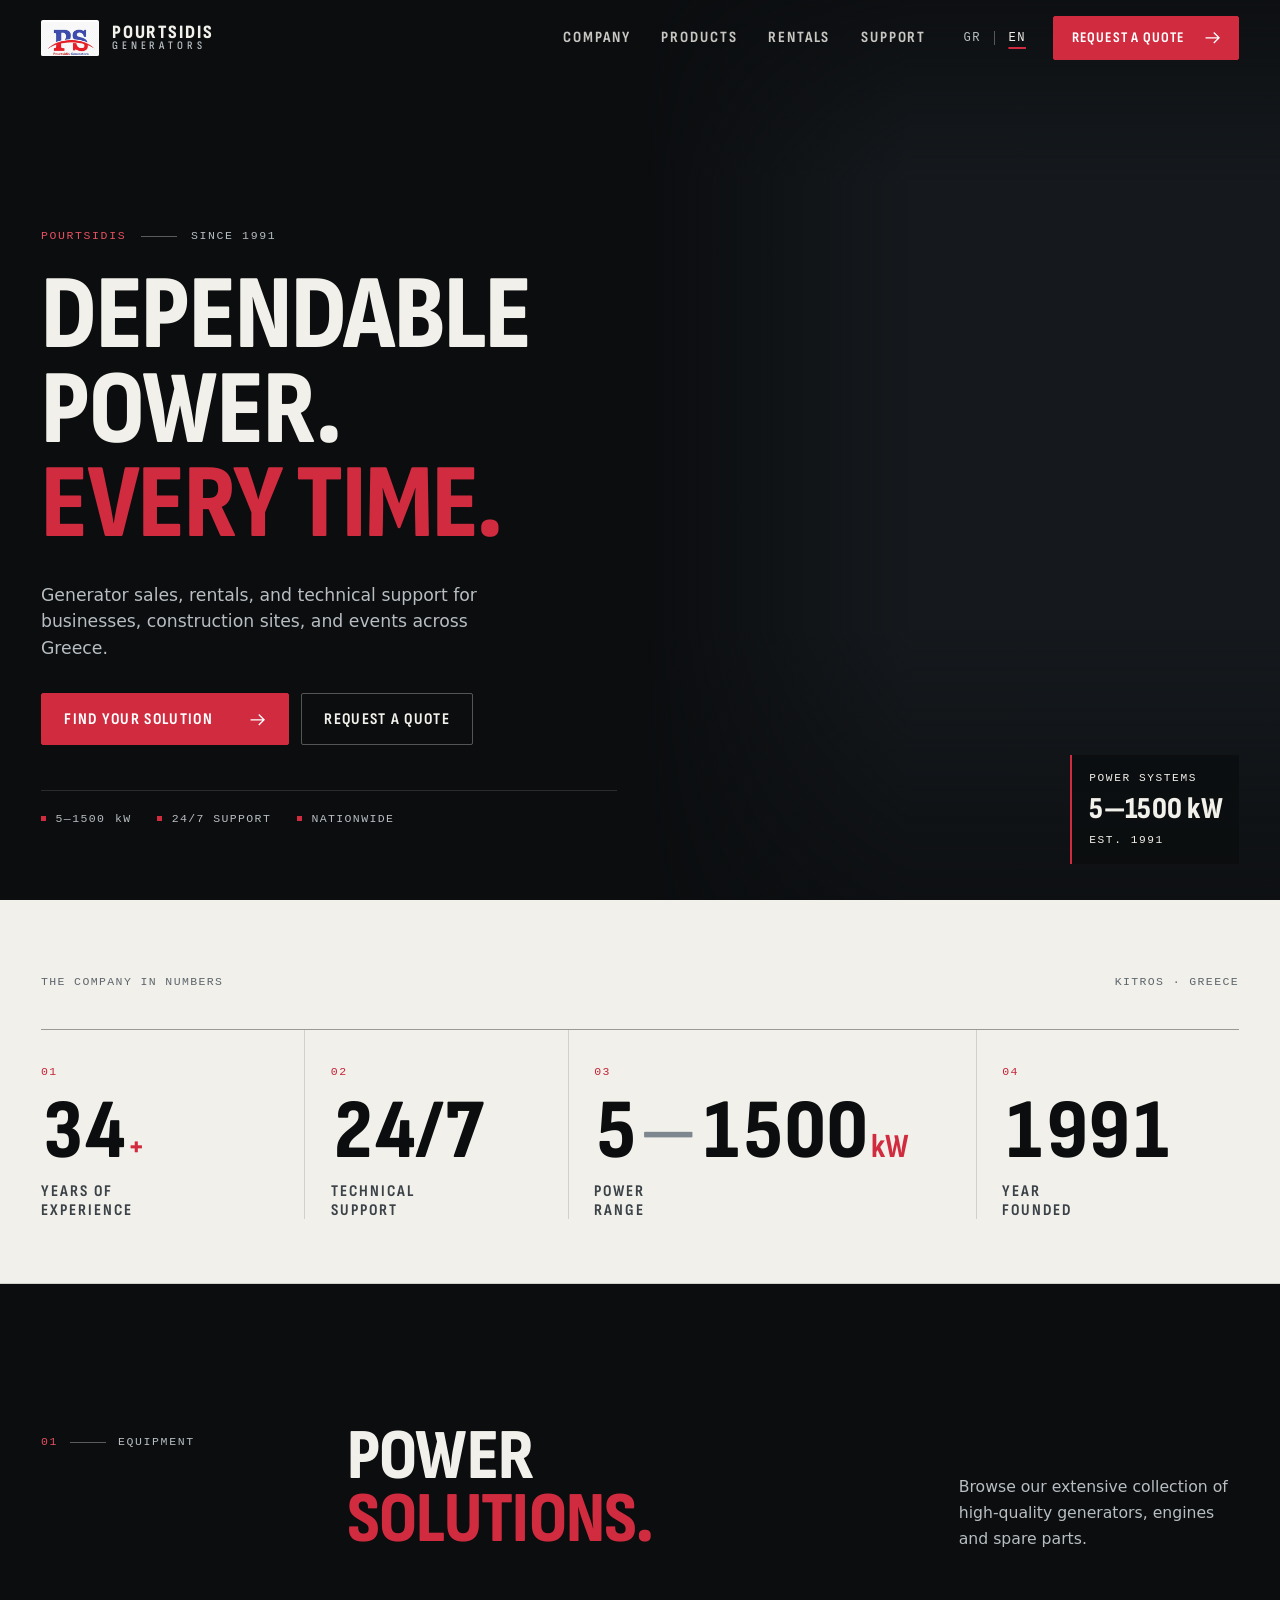
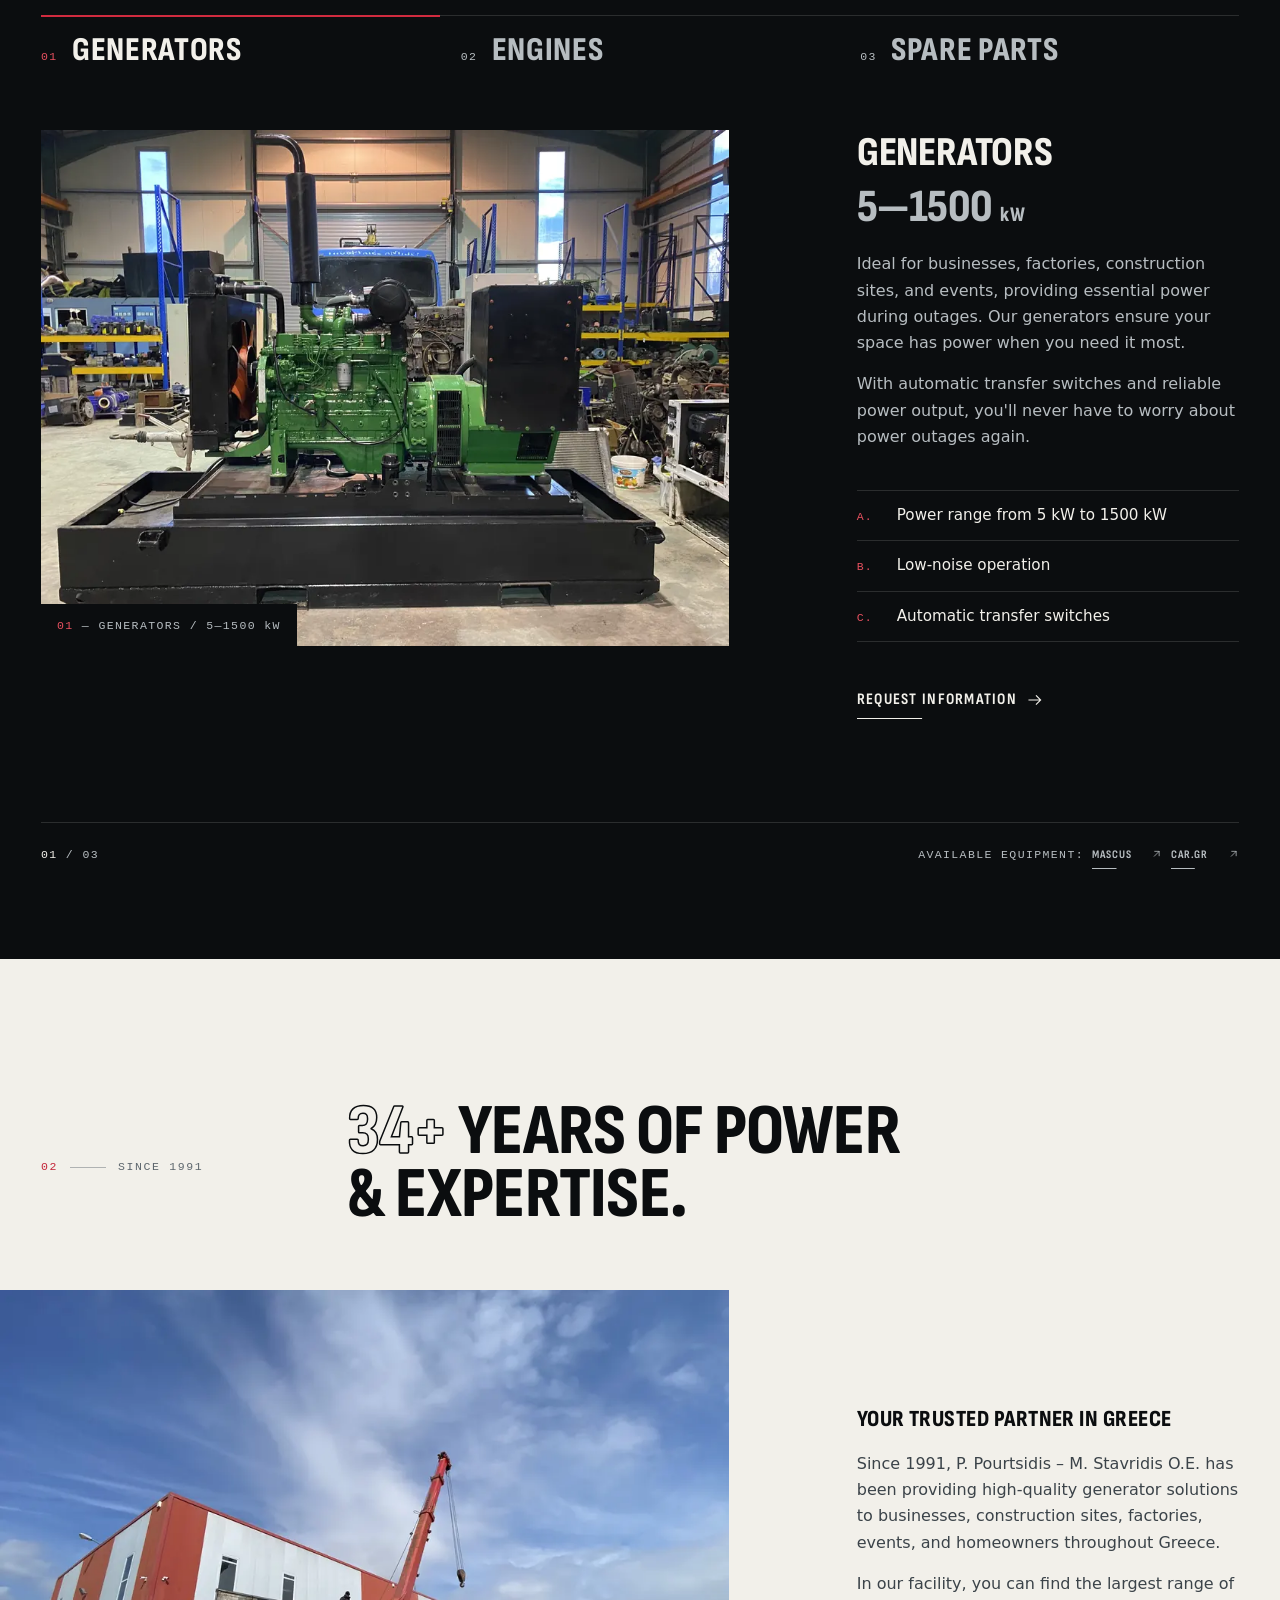
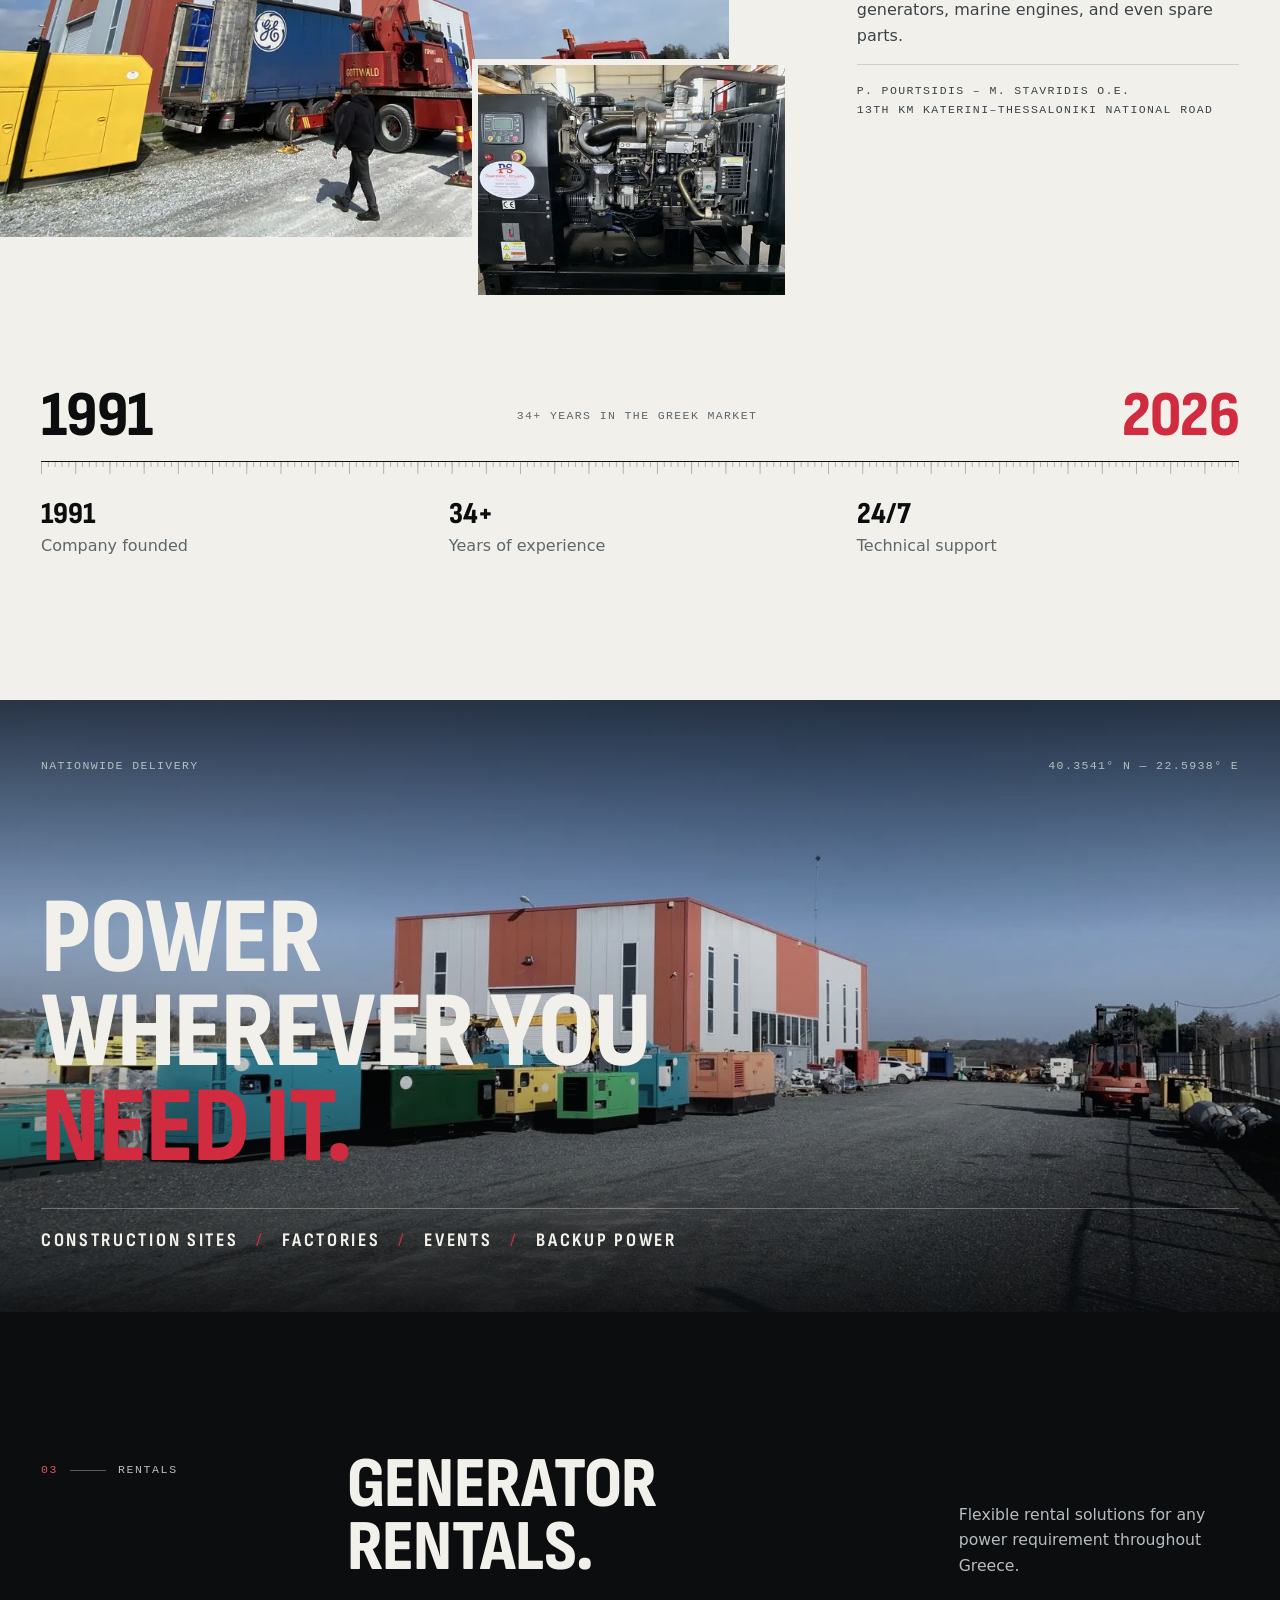
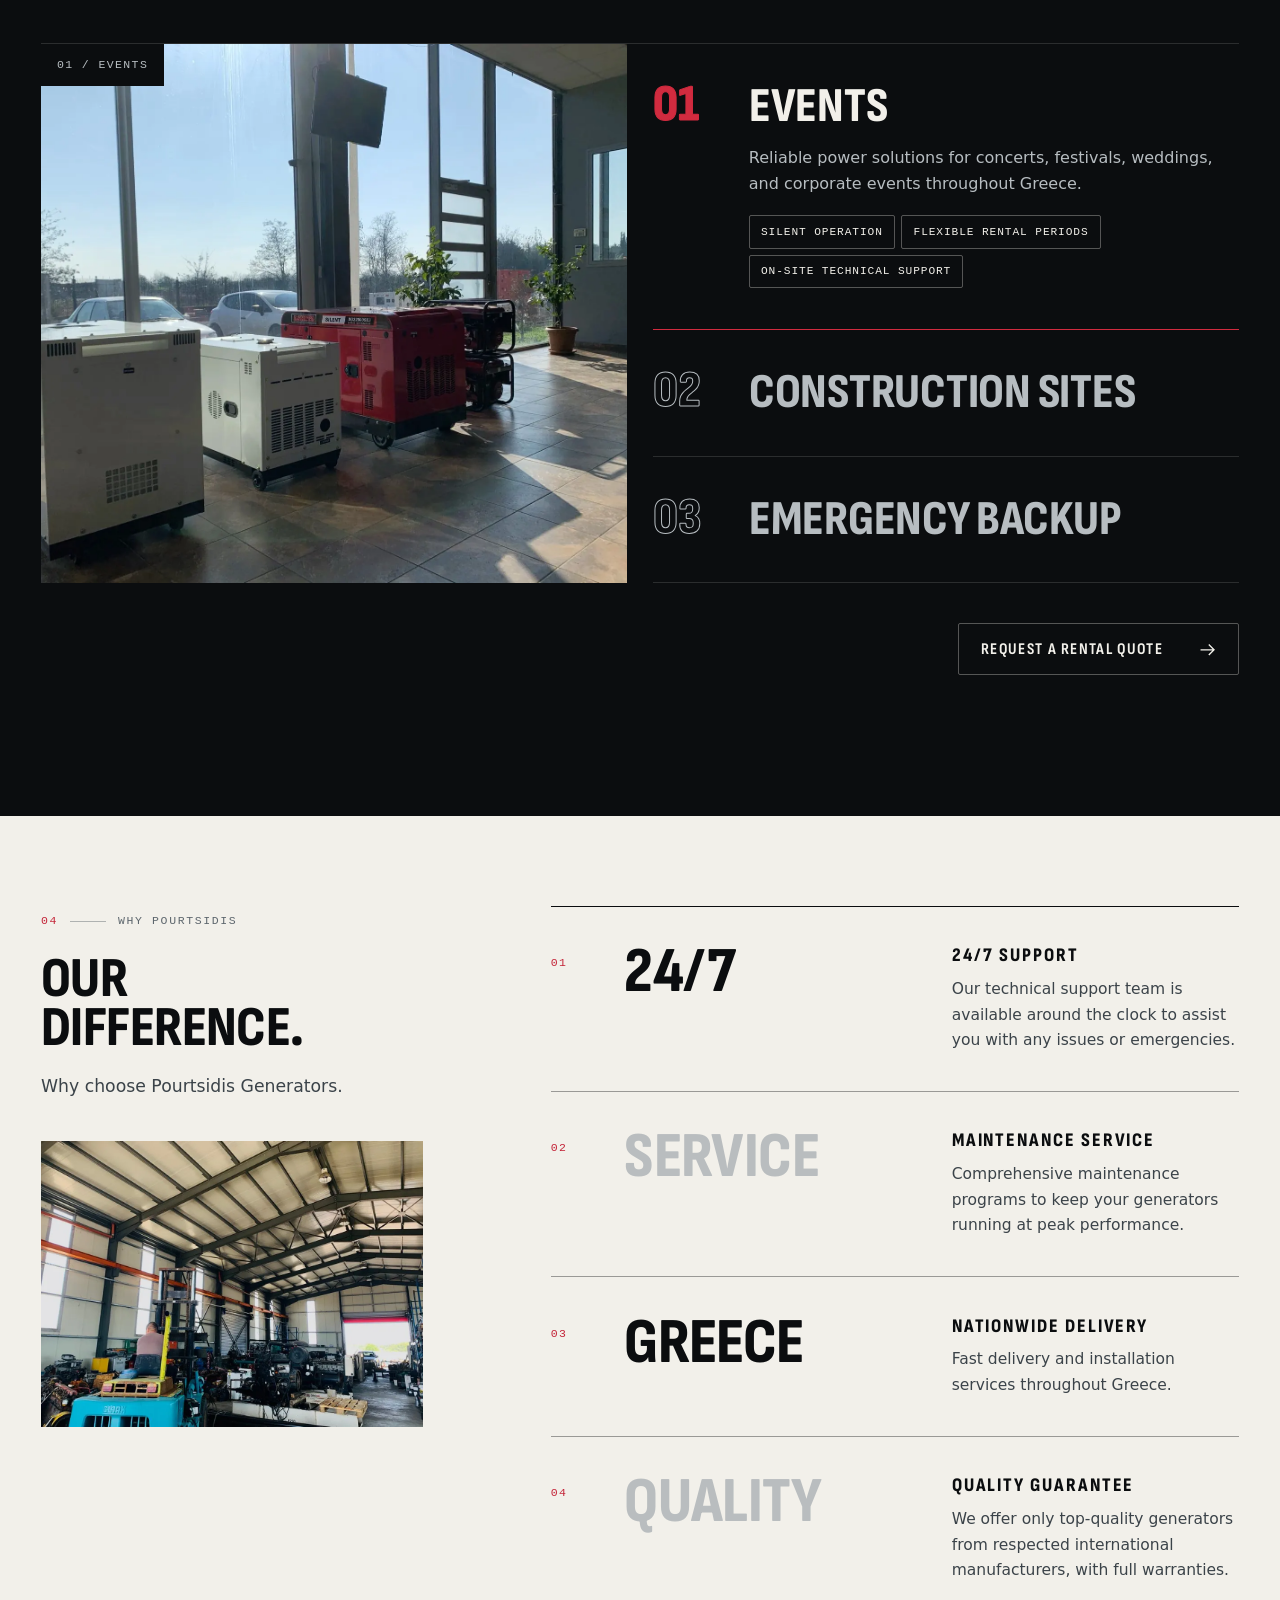
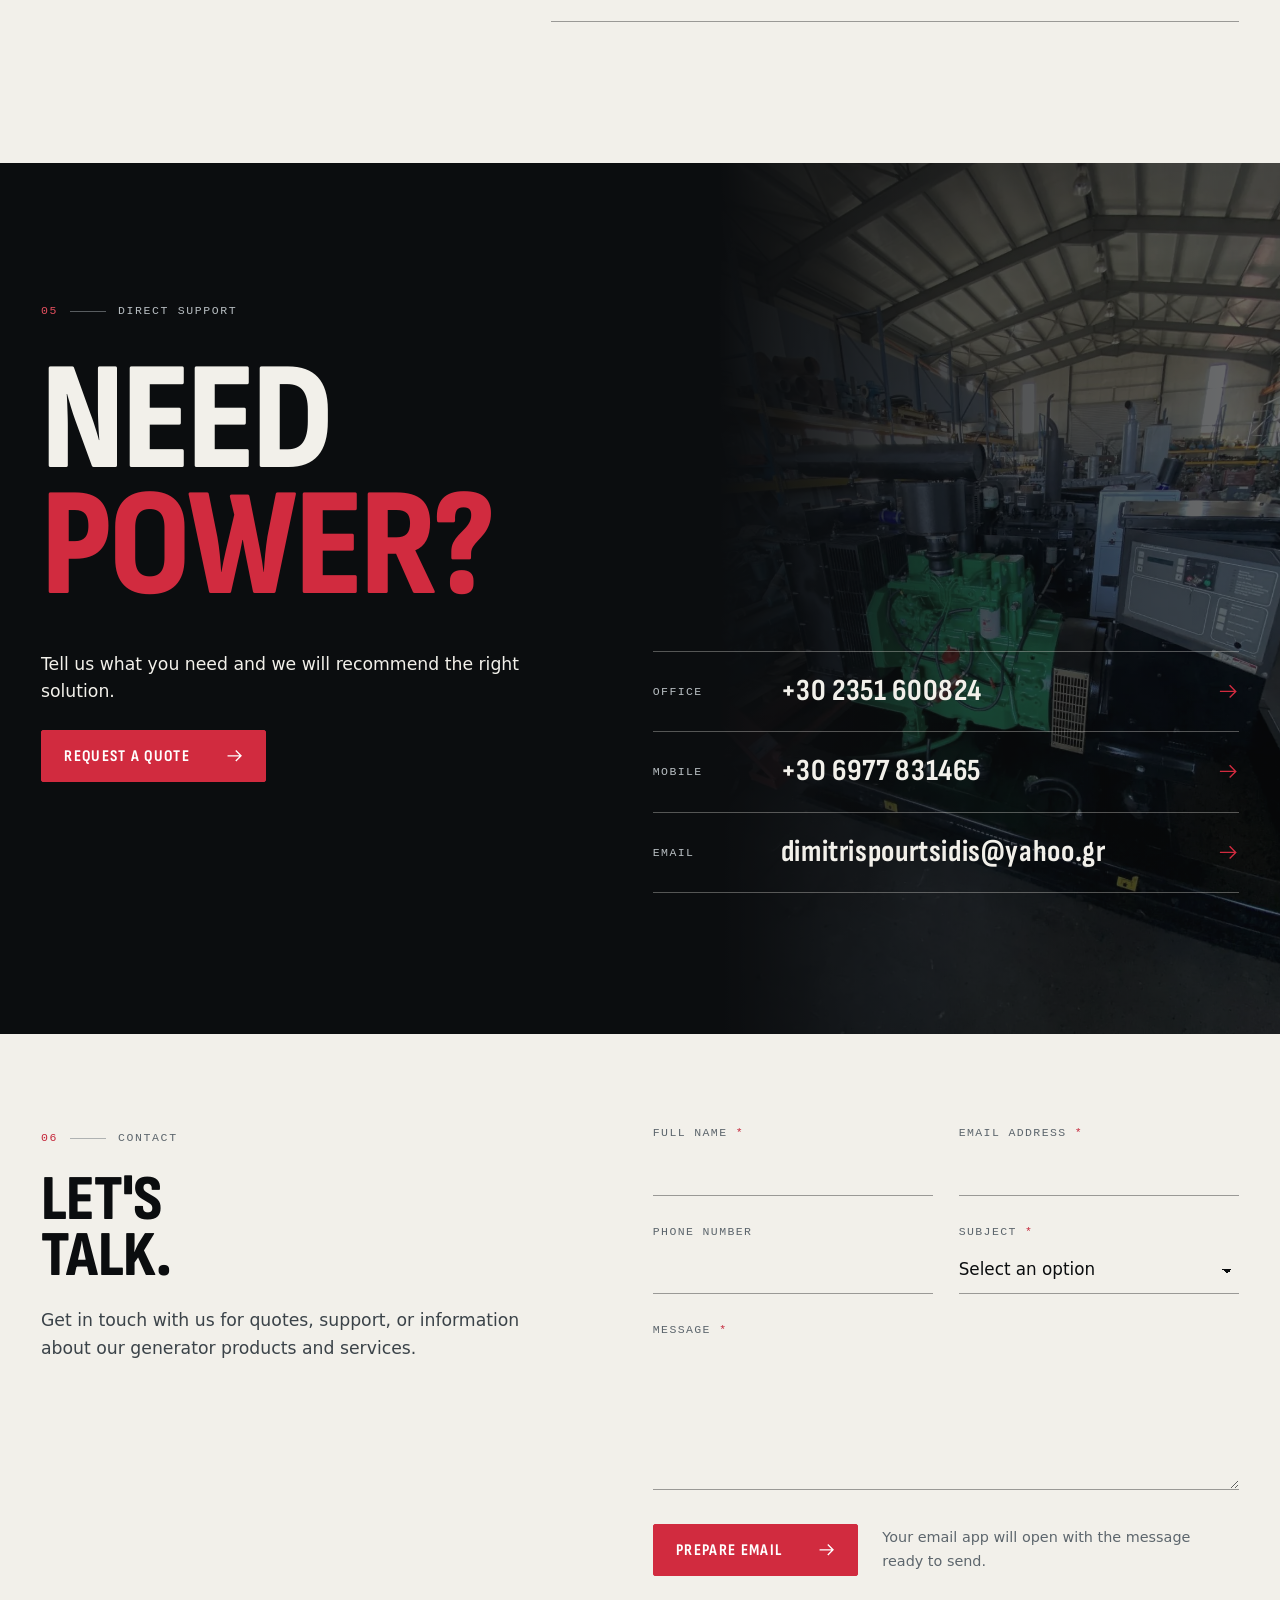
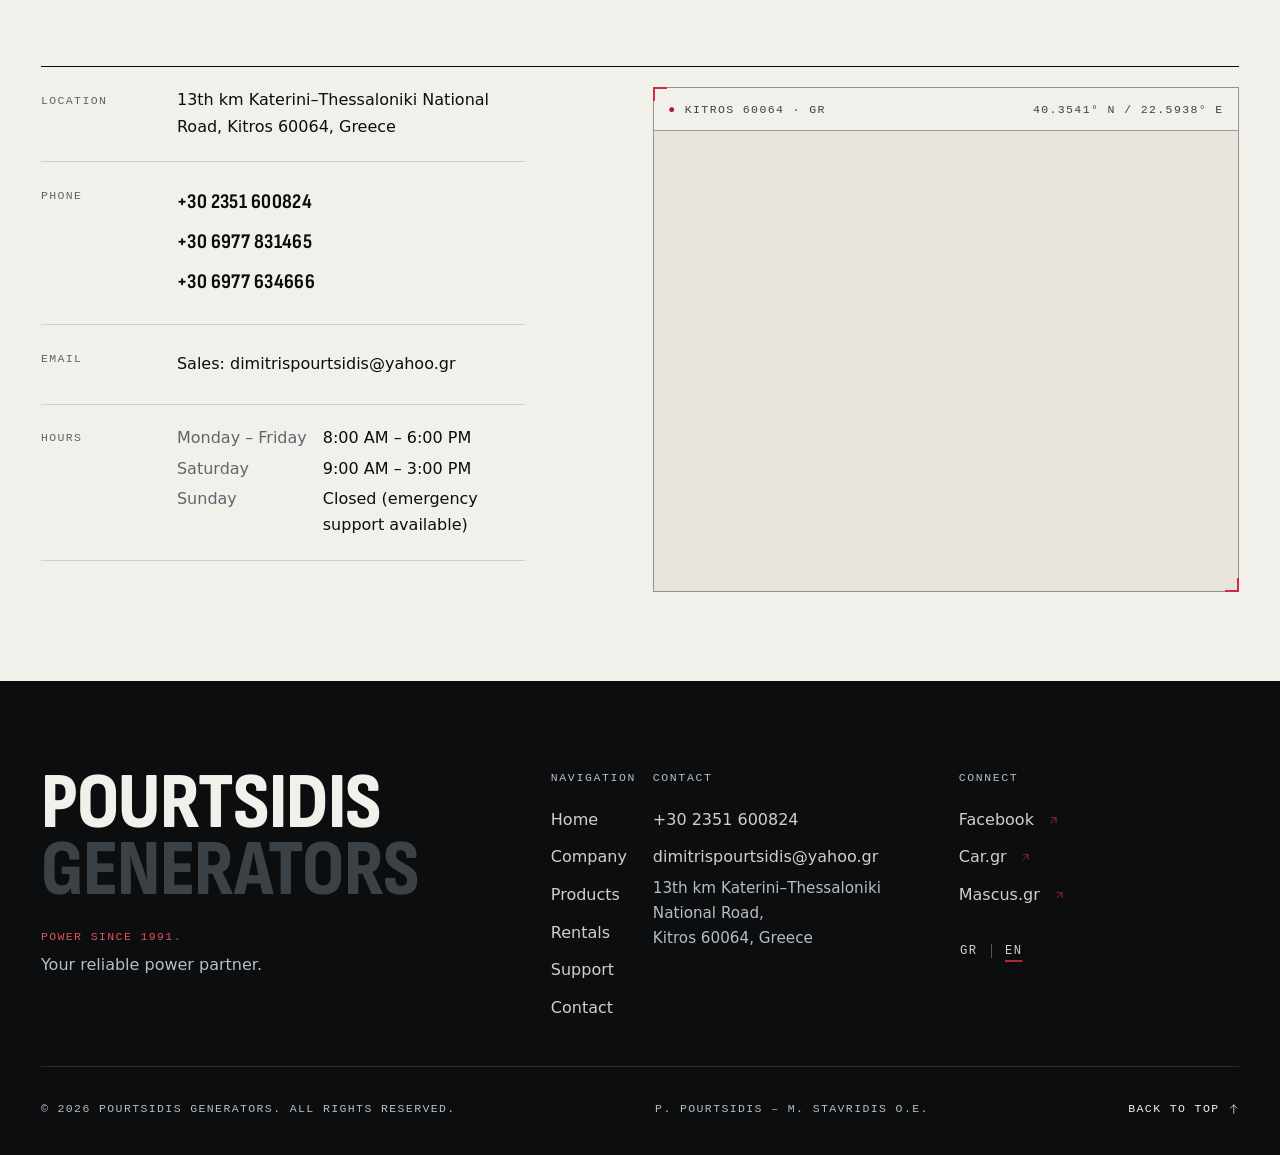
==== commit 3ae109f7: "Promote redesign to main pages; archive previous design in original/ - index.html / index-en.html / " ====
--- a/index-en.html
+++ b/index-en.html
@@ -4,391 +4,606 @@
     <meta charset="UTF-8">
     <meta name="viewport" content="width=device-width, initial-scale=1.0">
     <title>Pourtsidis Generators - Generator Sales &amp; Rentals</title>
+    <meta name="description" content="Sales, rentals and technical support for generators, engines and spare parts across Greece since 1991.">
+    <meta name="theme-color" content="#0b0d0f">
+    <link rel="alternate" hreflang="el" href="index.html">
+    <link rel="alternate" hreflang="en" href="index-en.html">
     <link rel="dns-prefetch" href="//maps.googleapis.com">
-    <link rel="preload" href="images/banner-mobile.webp" as="image" type="image/webp" media="(max-width: 768px)" fetchpriority="high">
-    <link rel="preload" href="images/banner.webp" as="image" type="image/webp" media="(min-width: 769px)" fetchpriority="high">
+    <link rel="preload" href="fonts/sofia-sans-condensed-latin.woff2" as="font" type="font/woff2" crossorigin>
+    <link rel="preload" href="images/banner-mobile.webp" as="image" type="image/webp" media="(max-width: 900px)" fetchpriority="high">
+    <link rel="preload" as="image" type="image/webp" imagesrcset="images/6-small.webp 480w, images/6-medium.webp 960w, images/6.webp 1024w" imagesizes="(max-width: 1100px) 54vw, 50vw" media="(min-width: 901px)" fetchpriority="high">
     <link rel="icon" href="/favicon.ico" sizes="any">
     <link rel="icon" type="image/webp" href="favicon.webp">
     <link rel="stylesheet" href="styles.css">
+    <script>document.documentElement.classList.add('js');</script>
 </head>
 <body>
+<svg xmlns="http://www.w3.org/2000/svg" style="display:none" aria-hidden="true">
+    <symbol id="i-arrow" viewBox="0 0 24 24"><path d="M3 12h17M14 5.5l6.5 6.5-6.5 6.5"/></symbol>
+    <symbol id="i-arrow-up" viewBox="0 0 24 24"><path d="M12 21V4M5.5 10.5 12 4l6.5 6.5"/></symbol>
+    <symbol id="i-external" viewBox="0 0 24 24"><path d="M7 17 17 7M8 7h9v9"/></symbol>
+</svg>
+
 <a href="#main-content" class="skip-link">Skip to main content</a>
-<!-- Navigation -->
-<nav id="navbar">
-    <div class="container">
-        <a class="logo" href="#home" aria-label="Pourtsidis Generators - Home">
-            <img src="favicon.webp" srcset="favicon-96.webp 96w, favicon.webp 256w" sizes="96px" width="256" height="256" alt="" fetchpriority="high">
+
+<!-- Header -->
+<header class="site-header" id="navbar">
+    <div class="shell site-header__inner">
+        <a class="brand" href="#home" aria-label="Pourtsidis Generators - Home">
+            <span class="brand__plate"><img src="favicon.webp" width="256" height="256" alt=""></span>
+            <span class="brand__text" aria-hidden="true">Pourtsidis<span>Generators</span></span>
         </a>
-        <button class="nav-toggle" id="navToggle" type="button" aria-label="Toggle navigation" aria-controls="nav-menu" aria-expanded="false">
-            <i class="fas fa-bars" aria-hidden="true"></i>
-        </button>
-        <ul class="nav-links" id="nav-menu">
-            <li><a href="#home" class="nav-link">Home</a></li>
-            <li><a href="#about" class="nav-link">About Us</a></li>
-            <li><a href="#products" class="nav-link">Products</a></li>
-            <li><a href="#contact" class="nav-link">Contact</a></li>
-            <li><a href="#contact" class="btn-primary nav-cta">Get a Quote</a></li>
-            <li class="language-switcher">
-                <a href="index.html" class="lang-btn">GR</a>
-                <span class="lang-divider" aria-hidden="true">|</span>
-                <a href="index-en.html" class="lang-btn active">EN</a>
+
+        <nav class="nav" id="site-menu" aria-label="Main navigation">
+            <ul class="nav__list">
+                <li><a href="#about" class="nav__link"><span class="nav__num" aria-hidden="true">01</span>Company</a></li>
+                <li><a href="#products" class="nav__link"><span class="nav__num" aria-hidden="true">02</span>Products</a></li>
+                <li><a href="#services" class="nav__link"><span class="nav__num" aria-hidden="true">03</span>Rentals</a></li>
+                <li><a href="#why-us" class="nav__link"><span class="nav__num" aria-hidden="true">04</span>Support</a></li>
+                <li class="nav__item--mobile"><a href="#contact" class="nav__link"><span class="nav__num" aria-hidden="true">05</span>Contact</a></li>
+            </ul>
+            <div class="nav__mobile-extra">
+                <a href="#contact" class="btn btn--primary" data-close-menu>Request a quote <svg class="icon" aria-hidden="true"><use href="#i-arrow"/></svg></a>
+                <div class="nav__mobile-row">
+                    <div class="lang" aria-label="Language">
+                        <a href="index.html" lang="el" hreflang="el">GR</a>
+                        <span class="lang__sep" aria-hidden="true"></span>
+                        <a href="index-en.html" lang="en" aria-current="page">EN</a>
+                    </div>
+                    <a class="mono" href="tel:+302351600824">+30 2351 600824</a>
+                </div>
+            </div>
+        </nav>
+
+        <div class="header__actions">
+            <div class="lang" aria-label="Language">
+                <a href="index.html" lang="el" hreflang="el">GR</a>
+                <span class="lang__sep" aria-hidden="true"></span>
+                <a href="index-en.html" lang="en" aria-current="page">EN</a>
+            </div>
+            <a href="#contact" class="btn btn--primary btn--sm header__cta">Request a quote <svg class="icon" aria-hidden="true"><use href="#i-arrow"/></svg></a>
+            <button class="nav-toggle" id="navToggle" type="button" aria-label="Open menu" aria-controls="site-menu" aria-expanded="false" data-label-open="Open menu" data-label-close="Close menu">
+                <span class="nav-toggle__bar"></span>
+                <span class="nav-toggle__bar"></span>
+                <span class="nav-toggle__bar"></span>
+            </button>
+        </div>
+    </div>
+    <span class="site-header__progress" aria-hidden="true"></span>
+</header>
+
+<main id="main-content">
+
+<!-- Hero -->
+<section id="home" class="hero" aria-labelledby="hero-title">
+    <div class="shell hero__grid">
+        <div class="hero__content">
+            <p class="hero__kicker label"><span class="label__index">Pourtsidis</span><span class="label__rule" aria-hidden="true"></span>Since 1991</p>
+            <h1 class="hero__title" id="hero-title">
+                <span class="hero__line"><span>Dependable</span></span>
+                <span class="hero__line"><span>power.</span></span>
+                <span class="hero__line hero__line--accent"><span>Every time.</span></span>
+            </h1>
+            <p class="hero__lead">Generator sales, rentals, and technical support for businesses, construction sites, and events across Greece.</p>
+            <div class="hero__actions">
+                <a href="#products" class="btn btn--primary">Find your solution <svg class="icon" aria-hidden="true"><use href="#i-arrow"/></svg></a>
+                <a href="#contact" class="btn btn--ghost">Request a quote</a>
+            </div>
+            <p class="hero__meta mono" aria-label="Company highlights">
+                <span>5—1500 <span class="unit">kW</span></span>
+                <span>24/7 support</span>
+                <span>Nationwide</span>
+            </p>
+        </div>
+    </div>
+    <div class="hero__media">
+        <picture>
+            <source media="(max-width: 900px)" srcset="images/banner-mobile.webp" width="768" height="576">
+            <img src="images/6-medium.webp"
+                 srcset="images/6-small.webp 480w, images/6-medium.webp 960w, images/6.webp 1024w"
+                 sizes="(max-width: 1100px) 54vw, 50vw"
+                 width="960" height="1440"
+                 alt="Enclosed diesel generator in front of the Pourtsidis Generators facility"
+                 fetchpriority="high" decoding="async">
+        </picture>
+        <p class="hero__spec" aria-hidden="true"><span>Power systems</span><strong>5—1500 <span class="unit">kW</span></strong><span>Est. 1991</span></p>
+    </div>
+</section>
+
+<!-- Metrics -->
+<section class="metrics section--light" aria-label="The company in numbers">
+    <div class="shell">
+        <div class="metrics__head">
+            <p class="mono" data-reveal>The company in numbers</p>
+            <p class="mono" data-reveal>Kitros · Greece</p>
+        </div>
+        <ul class="metrics__list">
+            <li class="metric" data-reveal>
+                <span class="metric__index mono" aria-hidden="true">01</span>
+                <span class="metric__value"><span data-count="34">34</span><small>+</small></span>
+                <span class="metric__label">Years of<br>experience</span>
+            </li>
+            <li class="metric" data-reveal>
+                <span class="metric__index mono" aria-hidden="true">02</span>
+                <span class="metric__value">24/7</span>
+                <span class="metric__label">Technical<br>support</span>
+            </li>
+            <li class="metric" data-reveal>
+                <span class="metric__index mono" aria-hidden="true">03</span>
+                <span class="metric__value metric__value--range">5<span class="metric__dash">—</span><span data-count="1500">1500</span><small>kW</small></span>
+                <span class="metric__label">Power<br>range</span>
+            </li>
+            <li class="metric" data-reveal>
+                <span class="metric__index mono" aria-hidden="true">04</span>
+                <span class="metric__value">1991</span>
+                <span class="metric__label">Year<br>founded</span>
             </li>
         </ul>
     </div>
-</nav>
-
-<main id="main-content">
-<!-- Hero Section -->
-<section id="home" class="hero">
-    <div class="hero-content">
-        <p class="eyebrow"><span></span> Power solutions since 1991</p>
-        <h1>Dependable power.<br><em>Every time.</em></h1>
-        <p class="hero-lead">Generator sales, rentals, and technical support for businesses, construction sites, and events across Greece.</p>
-        <div class="hero-buttons">
-            <a href="#products" class="btn-primary">Explore our solutions <i class="fas fa-arrow-right" aria-hidden="true"></i></a>
-            <a href="#contact" class="btn-secondary">Request a quote</a>
-        </div>
-        <div class="hero-proof" aria-label="Company highlights">
-            <div><strong>34+</strong><span>Years of experience</span></div>
-            <div><strong>24/7</strong><span>Technical support</span></div>
-            <div><strong>5–1500</strong><span>kW power range</span></div>
-        </div>
-    </div>
-    <a class="hero-scroll" href="#about" aria-label="Go to next section"><span></span> Discover more</a>
-</section>
-
-<!-- About Us Section -->
-<section id="about" class="about">
-    <div class="container">
-        <div class="section-header">
-            <span class="section-kicker">Our company</span>
-            <h2>About Us</h2>
-            <div class="underline"></div>
-        </div>
-        <div class="about-content">
-            <div class="about-text">
-                <h3>Your Trusted Partner in Greece</h3>
-                <p>Since 1991, P.Pourtsidis - M.Stavridis O.E. has been providing high-quality generator solutions to businesses, construction sites, factories, events, and homeowners throughout Greece. In our facility, you can find the largest range of generators, marine engines, and even spare parts.</p>
-                <ul class="about-highlights">
-                    <li><i class="fas fa-check-circle"></i> <span>34+ years of experience in the Greek market</span></li>
-                    <li><i class="fas fa-check-circle"></i> <span>24/7 technical support</span></li>
-                </ul>
-            </div>
-            <div class="about-image">
-                <img
-                        src="images/AboutUs.webp"
-                        srcset="images/AboutUs-small.webp 480w, images/AboutUs-720.webp 720w, images/AboutUs-medium.webp 960w, images/AboutUs.webp 1920w"
-                        sizes="(max-width: 600px) calc(100vw - 32px), (max-width: 850px) calc(100vw - 40px), 630px"
-                        alt="Pourtsidis Generators Team"
-                        width="4032"
-                        height="3024"
-                        loading="lazy">
-                <div class="experience-badge"><strong>34+</strong><span>years of<br>expertise</span></div>
-            </div>
-        </div>
-    </div>
-</section>
-
-<!-- Products Section -->
-<section id="products" class="products">
-    <div class="container">
-        <div class="section-header">
-            <span class="section-kicker">Equipment</span>
-            <h2>Our Products</h2>
-            <div class="underline"></div>
-            <p>Browse our extensive collection of high-quality generators for sale</p>
-        </div>
-        <div class="product-categories">
-            <div class="category-tabs">
-                <button class="tab-btn active" data-category="residential">Generators</button>
-                <button class="tab-btn" data-category="commercial">Engines</button>
-                <button class="tab-btn" data-category="industrial">Spare Parts</button>
-            </div>
-
-            <!-- Residential Generators -->
-            <div class="product-category active" data-category="residential">
-                <div class="product-content">
-                    <div class="product-text">
-                        <h3>Generators</h3>
-                        <p>Ideal for businesses, factories, construction sites, and events, providing essential power during outages. Our generators ensure your space has power when you need it most.</p>
-                        <p>With automatic transfer switches and reliable power output, you'll never have to worry about power outages again.</p>
-                        <ul class="product-highlights">
-                            <li><i class="fas fa-check-circle"></i> <span>Power range from 5kW to 1500kW</span></li>
-                            <li><i class="fas fa-check-circle"></i> <span>Low noise operation</span></li>
-                            <li><i class="fas fa-check-circle"></i> <span>Automatic transfer switches</span></li>
+</section>
+
+<!-- Products -->
+<section id="products" class="section section--dark products" aria-labelledby="products-title">
+    <div class="shell">
+        <div class="grid-12 section-head">
+            <p class="section-head__label label" data-reveal><span class="label__index">01</span><span class="label__rule" aria-hidden="true"></span>Equipment</p>
+            <h2 class="section-head__title display display--h2" id="products-title" data-reveal>Power<br><span class="accent">solutions.</span></h2>
+            <p class="section-head__aside" data-reveal>Browse our extensive collection of high-quality generators, engines and spare parts.</p>
+        </div>
+
+        <div data-reveal>
+            <div class="products__tabs" role="tablist" aria-label="Product categories">
+                <button class="tab" type="button" role="tab" id="tab-generators" aria-controls="panel-generators" aria-selected="true" tabindex="0">
+                    <span class="tab__num">01</span><span class="tab__name">Generators</span>
+                </button>
+                <button class="tab" type="button" role="tab" id="tab-engines" aria-controls="panel-engines" aria-selected="false" tabindex="-1">
+                    <span class="tab__num">02</span><span class="tab__name">Engines</span>
+                </button>
+                <button class="tab" type="button" role="tab" id="tab-parts" aria-controls="panel-parts" aria-selected="false" tabindex="-1">
+                    <span class="tab__num">03</span><span class="tab__name">Spare parts</span>
+                </button>
+            </div>
+
+            <div class="products__stage">
+                <!-- Generators -->
+                <article class="product is-active" role="tabpanel" id="panel-generators" aria-labelledby="tab-generators">
+                    <div class="product__media">
+                        <img src="images/1-medium.webp"
+                             srcset="images/1-small.webp 480w, images/1-medium.webp 960w, images/1.webp 1920w"
+                             sizes="(max-width: 900px) 100vw, 58vw"
+                             width="3767" height="2825"
+                             alt="Diesel generator on a steel skid in the company workshop"
+                             loading="lazy" decoding="async">
+                        <p class="product__tag mono" aria-hidden="true"><b>01</b> — Generators / 5—1500 <span class="unit">kW</span></p>
+                    </div>
+                    <div class="product__body">
+                        <div class="product__text">
+                            <h3 class="product__title">Generators</h3>
+                            <p class="product__spec">5—1500 <small>kW</small></p>
+                            <p>Ideal for businesses, factories, construction sites, and events, providing essential power during outages. Our generators ensure your space has power when you need it most.</p>
+                            <p>With automatic transfer switches and reliable power output, you'll never have to worry about power outages again.</p>
+                        </div>
+                        <ul class="specs">
+                            <li><span aria-hidden="true">A.</span><span>Power range from 5 kW to 1500 kW</span></li>
+                            <li><span aria-hidden="true">B.</span><span>Low-noise operation</span></li>
+                            <li><span aria-hidden="true">C.</span><span>Automatic transfer switches</span></li>
                         </ul>
-                    </div>
-                    <div class="product-gallery">
-                        <img
-                                src="images/1.webp"
-                                srcset="images/1-small.webp 480w, images/1-medium.webp 960w, images/1.webp 1920w"
-                                sizes="(max-width: 600px) calc(100vw - 32px), (max-width: 850px) calc(100vw - 40px), 560px"
-                                alt="Residential Generator"
-                                width="3767"
-                                height="2825"
-                                loading="lazy">
-                    </div>
-                </div>
-            </div>
-
-            <!-- Commercial Generators -->
-            <div class="product-category" data-category="commercial">
-                <div class="product-content">
-                    <div class="product-text">
-                        <h3>Engines</h3>
-                        <p>In our facility, we offer engines for industrial installations, agricultural machinery, or marine applications. Our engines provide reliable performance, high efficiency, and long-term reliability. Choose from our variety to ensure you meet all your needs with the right solution.</p>
-                        <p>We offer customized solutions and technical support to help you select the right engine for your specific needs.</p>
-                    </div>
-                    <div class="product-gallery">
-                        <img
-                                src="images/2.webp"
-                                srcset="images/2-small.webp 480w, images/2-medium.webp 960w, images/2.webp 1920w"
-                                sizes="(max-width: 600px) calc(100vw - 32px), (max-width: 850px) calc(100vw - 40px), 560px"
-                                alt="Commercial Generator"
-                                width="3024"
-                                height="4032"
-                                loading="lazy">
-                    </div>
-                </div>
-            </div>
-
-            <!-- Industrial Generators -->
-            <div class="product-category" data-category="industrial">
-                <div class="product-content">
-                    <div class="product-text">
-                        <h3>Spare Parts</h3>
-                        <p>We offer extensive spare parts support for all our generators and engines, ensuring continuous and efficient operation of your systems. With a wide range of available spare parts and specialized maintenance services, we're here to meet all your needs, from preventive maintenance to immediate replacement of worn components. Trust our specialists for fast and reliable support, keeping your installations in excellent condition.</p>
-                    </div>
-                    <div class="product-gallery">
-                        <img
-                                src="images/4.webp"
-                                srcset="images/4-small.webp 480w, images/4-medium.webp 960w, images/4.webp 1920w"
-                                sizes="(max-width: 600px) calc(100vw - 32px), (max-width: 850px) calc(100vw - 40px), 560px"
-                                alt="Industrial Generator"
-                                width="3807"
-                                height="2855"
-                                loading="lazy">
-                    </div>
-                </div>
-            </div>
-
-            <!-- Portable Generators -->
-            <div class="product-category" data-category="portable">
-                <div class="product-content">
-                    <div class="product-text">
-                        <h3>Spare Parts</h3>
-                        <p>Flexible, portable generators for construction sites, outdoor events, and emergency situations. Our portable generators combine reliability with convenience.</p>
-                        <p>Easy to transport and install, these generators provide power wherever you need it.</p>
-                        <ul class="product-highlights">
-                            <li><i class="fas fa-check-circle"></i> <span>Power range from 2kW to 12kW</span></li>
-                            <li><i class="fas fa-check-circle"></i> <span>Gasoline or dual fuel options</span></li>
-                            <li><i class="fas fa-check-circle"></i> <span>Lightweight, compact design</span></li>
-                            <li><i class="fas fa-check-circle"></i> <span>Electric or manual start options</span></li>
+                        <div><a href="#contact" class="text-link" data-subject="Sales Inquiry">Request information <svg class="icon" aria-hidden="true"><use href="#i-arrow"/></svg></a></div>
+                    </div>
+                </article>
+
+                <!-- Engines -->
+                <article class="product" role="tabpanel" id="panel-engines" aria-labelledby="tab-engines">
+                    <div class="product__media">
+                        <img src="images/9-medium.webp"
+                             srcset="images/9-small.webp 480w, images/9-medium.webp 960w, images/9.webp 1920w"
+                             sizes="(max-width: 900px) 100vw, 58vw"
+                             width="4032" height="3024"
+                             alt="Large V engine and generator at the company facility"
+                             loading="lazy" decoding="async">
+                        <p class="product__tag mono" aria-hidden="true"><b>02</b> — Engines / Industrial · Marine</p>
+                    </div>
+                    <div class="product__body">
+                        <div class="product__text">
+                            <h3 class="product__title">Engines</h3>
+                            <p class="product__spec product__spec--text">Industrial / Agricultural / Marine</p>
+                            <p>In our facility, we offer engines for industrial installations, agricultural machinery, or marine applications. Choose from our variety to ensure you meet all your needs with the right solution.</p>
+                            <p>We offer customized solutions and technical support to help you select the right engine for your specific needs.</p>
+                        </div>
+                        <ul class="specs">
+                            <li><span aria-hidden="true">A.</span><span>Reliable performance</span></li>
+                            <li><span aria-hidden="true">B.</span><span>High efficiency</span></li>
+                            <li><span aria-hidden="true">C.</span><span>Long-term reliability</span></li>
                         </ul>
-                        <a href="#contact" class="btn-secondary">Ask About Portable Generators</a>
-                    </div>
-                    <div class="product-gallery">
-                        <img
-                                src="images/2.webp"
-                                srcset="images/2-small.webp 480w, images/2-medium.webp 960w, images/2.webp 1920w"
-                                sizes="(max-width: 600px) calc(100vw - 32px), (max-width: 850px) calc(100vw - 40px), 560px"
-                                alt="Portable Generator"
-                                width="3024"
-                                height="4032"
-                                loading="lazy">
-                    </div>
-                </div>
-            </div>
-        </div>
-        <div class="view-all-products">
-        </div>
-    </div>
-</section>
-
-<!-- Rental Services Section -->
-<section id="services" class="services">
-    <div class="container">
-        <div class="section-header">
-            <span class="section-kicker">Rentals</span>
-            <h2>Generator Rental Services</h2>
-            <div class="underline"></div>
-            <p>Flexible rental solutions for any power requirement throughout Greece</p>
-        </div>
-        <div class="services-grid">
-            <div class="service-card">
-                <div class="service-icon">
-                    <i class="fas fa-building"></i>
-                </div>
-                <h3>Event Power</h3>
-                <p>Reliable power solutions for concerts, festivals, weddings, and corporate events throughout Greece.</p>
-                <ul class="service-features">
-                    <li>Silent operation options</li>
-                    <li>Flexible rental periods</li>
-                    <li>On-site technical support</li>
-                </ul>
-            </div>
-            <div class="service-card">
-                <div class="service-icon">
-                    <i class="fas fa-hard-hat"></i>
-                </div>
-                <h3>Construction Sites</h3>
-                <p>Heavy-duty generators for construction projects in remote locations and urban centers.</p>
-                <ul class="service-features">
-                    <li>Durable site-ready units</li>
-                    <li>Long-term rental discounts</li>
-                    <li>Delivery and setup included</li>
-                </ul>
-            </div>
-            <div class="service-card">
-                <div class="service-icon">
-                    <i class="fas fa-home"></i>
-                </div>
-                <h3>Backup Emergency</h3>
-                <p>Short-term solutions for businesses and homes during power outages or grid maintenance.</p>
-                <ul class="service-features">
-                    <li>Rapid deployment</li>
-                    <li>Flexible capacity options</li>
-                    <li>Island delivery available</li>
-                </ul>
-            </div>
-        </div>
-    </div>
-</section>
-
-<!-- Why Choose Us Section -->
-<section id="why-us" class="why-us">
-    <div class="container">
-        <div class="section-header">
-            <span class="section-kicker">Our difference</span>
-            <h2>Why Choose Pourtsidis Generators</h2>
-            <div class="underline"></div>
-        </div>
-        <div class="why-us-content">
-            <div class="why-us-grid">
-                <div class="why-us-card">
-                    <div class="why-us-icon">
-                        <i class="fas fa-headset"></i>
-                    </div>
-                    <h3>24/7 Support</h3>
+                        <div><a href="#contact" class="text-link" data-subject="Sales Inquiry">Request information <svg class="icon" aria-hidden="true"><use href="#i-arrow"/></svg></a></div>
+                    </div>
+                </article>
+
+                <!-- Spare parts -->
+                <article class="product" role="tabpanel" id="panel-parts" aria-labelledby="tab-parts">
+                    <div class="product__media">
+                        <img src="images/3-medium.webp"
+                             srcset="images/3-small.webp 480w, images/3-medium.webp 960w, images/3.webp 1920w"
+                             sizes="(max-width: 900px) 100vw, 58vw"
+                             width="4032" height="3024"
+                             alt="Close-up of a generator engine with hoses and components"
+                             loading="lazy" decoding="async">
+                        <p class="product__tag mono" aria-hidden="true"><b>03</b> — Spare parts / Service</p>
+                    </div>
+                    <div class="product__body">
+                        <div class="product__text">
+                            <h3 class="product__title">Spare parts</h3>
+                            <p class="product__spec product__spec--text">Prevention / Maintenance / Replacement</p>
+                            <p>We offer extensive spare parts support for all our generators and engines, ensuring continuous and efficient operation of your systems.</p>
+                            <p>With a wide range of available spare parts and specialized maintenance services, we're here to meet all your needs, from preventive maintenance to immediate replacement of worn components.</p>
+                        </div>
+                        <ul class="specs">
+                            <li><span aria-hidden="true">A.</span><span>Spare parts for generators and engines</span></li>
+                            <li><span aria-hidden="true">B.</span><span>Specialized maintenance services</span></li>
+                            <li><span aria-hidden="true">C.</span><span>Fast and reliable support</span></li>
+                        </ul>
+                        <div><a href="#contact" class="text-link" data-subject="Technical Support">Request information <svg class="icon" aria-hidden="true"><use href="#i-arrow"/></svg></a></div>
+                    </div>
+                </article>
+            </div>
+        </div>
+
+        <div class="products__foot mono">
+            <span class="products__counter" aria-hidden="true"><b data-product-index>01</b> / 03</span>
+            <span>Available equipment:
+                <a class="text-link" href="https://www.mascus.gr/p-pourtsidis-m-stavridis-o-e/b9107036,1,relevance,searchdealer.html" target="_blank" rel="noopener noreferrer">Mascus<span class="visually-hidden"> (opens in a new tab)</span> <svg class="icon" aria-hidden="true"><use href="#i-external"/></svg></a>
+                <a class="text-link" href="https://pourtsidis.car.gr/builders/" target="_blank" rel="noopener noreferrer">Car.gr<span class="visually-hidden"> (opens in a new tab)</span> <svg class="icon" aria-hidden="true"><use href="#i-external"/></svg></a>
+            </span>
+        </div>
+    </div>
+</section>
+
+<!-- Company story -->
+<section id="about" class="section section--light story" aria-labelledby="about-title">
+    <div class="shell">
+        <div class="grid-12 story__head">
+            <p class="story__label label" data-reveal><span class="label__index">02</span><span class="label__rule" aria-hidden="true"></span>Since 1991</p>
+            <h2 class="story__title display display--h2" id="about-title" data-reveal><span class="outline">34+</span> years of power<br>&amp; expertise.</h2>
+        </div>
+
+        <div class="grid-12 story__body">
+            <div class="story__media">
+                <div class="frame" data-reveal="media">
+                    <img src="images/AboutUs-medium.webp"
+                         srcset="images/AboutUs-small.webp 480w, images/AboutUs-720.webp 720w, images/AboutUs-medium.webp 960w, images/AboutUs.webp 1920w"
+                         sizes="(max-width: 900px) 100vw, 60vw"
+                         width="4032" height="3024"
+                         alt="Company crane truck unloading equipment in front of the facility"
+                         loading="lazy" decoding="async">
+                </div>
+                <div class="story__inset">
+                    <div class="frame" data-reveal="media" style="--i: 2">
+                        <img src="images/8-small.webp"
+                             srcset="images/8-small.webp 480w, images/8-medium.webp 960w"
+                             sizes="(max-width: 900px) 38vw, 24vw"
+                             width="4032" height="3024"
+                             alt="Generator control panel carrying the Pourtsidis - Stavridis badge"
+                             loading="lazy" decoding="async">
+                    </div>
+                </div>
+            </div>
+
+            <div class="story__text" data-reveal>
+                <h3>Your trusted partner in Greece</h3>
+                <p>Since 1991, P. Pourtsidis – M. Stavridis O.E. has been providing high-quality generator solutions to businesses, construction sites, factories, events, and homeowners throughout Greece.</p>
+                <p>In our facility, you can find the largest range of generators, marine engines, and even spare parts.</p>
+                <p class="story__company mono">P. Pourtsidis – M. Stavridis O.E.<br>13th km Katerini–Thessaloniki National Road</p>
+            </div>
+
+            <div class="timeline" aria-label="Company timeline">
+                <div class="timeline__bar" data-reveal>
+                    <span class="timeline__year">1991</span>
+                    <span class="timeline__mid mono">34+ years in the Greek market</span>
+                    <span class="timeline__year timeline__year--now">2026</span>
+                </div>
+                <div class="timeline__track" data-reveal="line" aria-hidden="true"><div class="ruler"></div></div>
+                <div class="timeline__facts">
+                    <div data-reveal><strong>1991</strong><span>Company founded</span></div>
+                    <div data-reveal><strong>34+</strong><span>Years of experience</span></div>
+                    <div data-reveal><strong>24/7</strong><span>Technical support</span></div>
+                </div>
+            </div>
+        </div>
+    </div>
+</section>
+
+<!-- Cinematic break -->
+<section class="cinema" aria-labelledby="cinema-title">
+    <div class="cinema__media" data-parallax>
+        <img src="images/banner.webp" width="1600" height="1200"
+             alt="Generators lined up in the outdoor yard of the company facility"
+             loading="lazy" decoding="async">
+    </div>
+    <div class="shell cinema__inner">
+        <div class="cinema__top mono">
+            <span>Nationwide delivery</span>
+            <span>40.3541° N — 22.5938° E</span>
+        </div>
+        <div>
+            <h2 class="cinema__title display" id="cinema-title" data-reveal>Power wherever you <span class="accent">need it.</span></h2>
+            <ul class="cinema__uses" data-reveal>
+                <li>Construction sites</li>
+                <li>Factories</li>
+                <li>Events</li>
+                <li>Backup power</li>
+            </ul>
+        </div>
+    </div>
+</section>
+
+<!-- Rentals -->
+<section id="services" class="section section--dark rentals" aria-labelledby="rentals-title">
+    <div class="shell">
+        <div class="grid-12 section-head">
+            <p class="section-head__label label" data-reveal><span class="label__index">03</span><span class="label__rule" aria-hidden="true"></span>Rentals</p>
+            <h2 class="section-head__title display display--h2" id="rentals-title" data-reveal>Generator<br>rentals.</h2>
+            <p class="section-head__aside" data-reveal>Flexible rental solutions for any power requirement throughout Greece.</p>
+        </div>
+
+        <ol class="rentals__list" data-rentals>
+            <li class="rental is-active">
+                <figure class="rental__media">
+                    <img src="images/εικόνα_Viber_2025-03-31_10-45-07-516.webp" width="1600" height="1200"
+                         alt="Silent diesel generators in the showroom"
+                         loading="lazy" decoding="async">
+                    <figcaption class="mono" aria-hidden="true">01 / Events</figcaption>
+                </figure>
+                <div class="rental__body">
+                    <span class="rental__num" aria-hidden="true">01</span>
+                    <h3 class="rental__title"><button type="button" aria-expanded="true" aria-controls="rental-1">Events</button></h3>
+                    <div class="rental__detail" id="rental-1">
+                        <div>
+                            <p>Reliable power solutions for concerts, festivals, weddings, and corporate events throughout Greece.</p>
+                            <ul class="chips">
+                                <li>Silent operation</li>
+                                <li>Flexible rental periods</li>
+                                <li>On-site technical support</li>
+                            </ul>
+                        </div>
+                    </div>
+                </div>
+            </li>
+            <li class="rental">
+                <figure class="rental__media">
+                    <img src="images/banner2.webp" width="1280" height="958"
+                         alt="Generators and service vehicles outside the company facility"
+                         loading="lazy" decoding="async">
+                    <figcaption class="mono" aria-hidden="true">02 / Construction</figcaption>
+                </figure>
+                <div class="rental__body">
+                    <span class="rental__num" aria-hidden="true">02</span>
+                    <h3 class="rental__title"><button type="button" aria-expanded="false" aria-controls="rental-2">Construction sites</button></h3>
+                    <div class="rental__detail" id="rental-2">
+                        <div>
+                            <p>Heavy-duty generators for construction projects in remote locations and urban centers.</p>
+                            <ul class="chips">
+                                <li>Durable site-ready units</li>
+                                <li>Long-term rental discounts</li>
+                                <li>Delivery and setup</li>
+                            </ul>
+                        </div>
+                    </div>
+                </div>
+            </li>
+            <li class="rental">
+                <figure class="rental__media">
+                    <img src="images/2-medium.webp"
+                         srcset="images/2-small.webp 480w, images/2-medium.webp 960w"
+                         sizes="(max-width: 900px) 100vw, 50vw"
+                         width="960" height="1280"
+                         alt="V-engine generator ready for delivery"
+                         loading="lazy" decoding="async">
+                    <figcaption class="mono" aria-hidden="true">03 / Emergency</figcaption>
+                </figure>
+                <div class="rental__body">
+                    <span class="rental__num" aria-hidden="true">03</span>
+                    <h3 class="rental__title"><button type="button" aria-expanded="false" aria-controls="rental-3">Emergency backup</button></h3>
+                    <div class="rental__detail" id="rental-3">
+                        <div>
+                            <p>Short-term backup power for businesses and homes during power outages or grid maintenance.</p>
+                            <ul class="chips">
+                                <li>Rapid deployment</li>
+                                <li>Flexible capacity options</li>
+                                <li>Island delivery available</li>
+                            </ul>
+                        </div>
+                    </div>
+                </div>
+            </li>
+        </ol>
+
+        <div class="rentals__foot">
+            <a href="#contact" class="btn btn--ghost" data-subject="Rental Inquiry">Request a rental quote <svg class="icon" aria-hidden="true"><use href="#i-arrow"/></svg></a>
+        </div>
+    </div>
+</section>
+
+<!-- Why us: specification sheet -->
+<section id="why-us" class="section section--light spec" aria-labelledby="why-title">
+    <div class="shell grid-12">
+        <div class="spec__intro">
+            <p class="label" data-reveal><span class="label__index">04</span><span class="label__rule" aria-hidden="true"></span>Why Pourtsidis</p>
+            <h2 class="display" id="why-title" data-reveal>Our<br>difference.</h2>
+            <p class="lead" data-reveal style="margin-top: 1.2rem">Why choose Pourtsidis Generators.</p>
+            <div class="frame" data-reveal="media">
+                <img src="images/AboutUs1.webp" width="1024" height="768"
+                     alt="Inside the warehouse with engines, generators and spare parts"
+                     loading="lazy" decoding="async">
+            </div>
+        </div>
+
+        <ol class="spec__rows">
+            <li class="spec-row" data-reveal>
+                <span class="spec-row__num mono">01</span>
+                <span class="spec-row__key" aria-hidden="true">24/7</span>
+                <div>
+                    <h3>24/7 support</h3>
                     <p>Our technical support team is available around the clock to assist you with any issues or emergencies.</p>
                 </div>
-                <div class="why-us-card">
-                    <div class="why-us-icon">
-                        <i class="fas fa-tools"></i>
-                    </div>
-                    <h3>Maintenance Service</h3>
+            </li>
+            <li class="spec-row" data-reveal>
+                <span class="spec-row__num mono">02</span>
+                <span class="spec-row__key spec-row__key--muted" aria-hidden="true">Service</span>
+                <div>
+                    <h3>Maintenance service</h3>
                     <p>Comprehensive maintenance programs to keep your generators running at peak performance.</p>
                 </div>
-                <div class="why-us-card">
-                    <div class="why-us-icon">
-                        <i class="fas fa-truck"></i>
-                    </div>
-                    <h3>Nationwide Delivery</h3>
+            </li>
+            <li class="spec-row" data-reveal>
+                <span class="spec-row__num mono">03</span>
+                <span class="spec-row__key" aria-hidden="true">Greece</span>
+                <div>
+                    <h3>Nationwide delivery</h3>
                     <p>Fast delivery and installation services throughout Greece.</p>
                 </div>
-                <div class="why-us-card">
-                    <div class="why-us-icon">
-                        <i class="fas fa-award"></i>
-                    </div>
-                    <h3>Quality Guarantee</h3>
-                    <p>We offer only top-quality generators from respected global manufacturers with full warranties.</p>
-                </div>
-            </div>
-        </div>
-    </div>
-</section>
-
-<!-- Contact Section -->
-<section id="contact" class="contact">
-    <div class="container">
-        <div class="section-header">
-            <span class="section-kicker">Let's talk</span>
-            <h2>Contact Us</h2>
-            <div class="underline"></div>
-            <p>Get in touch with us for quotes, support, or information about our generator products and services</p>
-        </div>
-        <div class="contact-content">
-            <div class="contact-info">
-                <div class="info-item">
-                    <i class="fas fa-map-marker-alt"></i>
-                    <div>
-                        <h3>Our Location</h3>
-                        <p>13th km. Katerini-Thessaloniki National Road, Kitros 60064, Greece</p>
-                    </div>
-                </div>
-                <div class="info-item">
-                    <i class="fas fa-phone-alt"></i>
-                    <div>
-                        <h3>Phone Numbers</h3>
-                        <p><a href="tel:+302351600824">+30 2351 600824</a></p>
-                        <p><a href="tel:+306977831465">+30 6977 831465</a></p>
-                        <p><a href="tel:+306977634666">+30 6977 634666</a></p>
-                    </div>
-                </div>
-                <div class="info-item">
-                    <i class="fas fa-envelope"></i>
-                    <div>
-                        <h3>Email Addresses</h3>
-                        <p>Sales: <a href="mailto:dimitrispourtsidis@yahoo.gr">dimitrispourtsidis@yahoo.gr</a></p>
-                    </div>
-                </div>
-                <div class="info-item">
-                    <i class="fas fa-clock"></i>
-                    <div>
-                        <h3>Business Hours</h3>
-                        <p>Monday - Friday: 8:00 AM - 6:00 PM</p>
-                        <p>Saturday: 9:00 AM - 3:00 PM</p>
-                        <p>Sunday: Closed (Emergency Support Available)</p>
-                    </div>
-                </div>
-            </div>
-            <div class="contact-form">
-                <h3>Send us a Message</h3>
-                <form id="contactForm">
-                    <div class="form-group">
-                        <label for="name">Full Name</label>
-                        <input type="text" id="name" name="name" autocomplete="name" aria-required="true" required>
-                    </div>
-                    <div class="form-group">
-                        <label for="email">Email Address</label>
-                        <input type="email" id="email" name="email" autocomplete="email" aria-required="true" required>
-                    </div>
-                    <div class="form-group">
-                        <label for="phone">Phone Number</label>
+            </li>
+            <li class="spec-row" data-reveal>
+                <span class="spec-row__num mono">04</span>
+                <span class="spec-row__key spec-row__key--muted" aria-hidden="true">Quality</span>
+                <div>
+                    <h3>Quality guarantee</h3>
+                    <p>We offer only top-quality generators from respected international manufacturers, with full warranties.</p>
+                </div>
+            </li>
+        </ol>
+    </div>
+</section>
+
+<!-- Conversion CTA -->
+<section class="section section--dark cta" aria-labelledby="cta-title">
+    <div class="cta__bg" aria-hidden="true">
+        <img src="images/5.webp" width="1200" height="1600" alt="" loading="lazy" decoding="async">
+    </div>
+    <div class="shell grid-12">
+        <p class="cta__label label" data-reveal><span class="label__index">05</span><span class="label__rule" aria-hidden="true"></span>Direct support</p>
+        <h2 class="cta__title display" id="cta-title" data-reveal>Need<br><span class="accent">power?</span></h2>
+        <div class="cta__body" data-reveal>
+            <p class="lead">Tell us what you need and we will recommend the right solution.</p>
+            <a href="#contact" class="btn btn--primary">Request a quote <svg class="icon" aria-hidden="true"><use href="#i-arrow"/></svg></a>
+        </div>
+        <div class="cta__contacts" data-reveal>
+            <a class="cta__contact" href="tel:+302351600824">
+                <span class="mono">Office</span>
+                <strong>+30 2351 600824</strong>
+                <svg class="icon" aria-hidden="true"><use href="#i-arrow"/></svg>
+            </a>
+            <a class="cta__contact" href="tel:+306977831465">
+                <span class="mono">Mobile</span>
+                <strong>+30 6977 831465</strong>
+                <svg class="icon" aria-hidden="true"><use href="#i-arrow"/></svg>
+            </a>
+            <a class="cta__contact" href="mailto:dimitrispourtsidis@yahoo.gr">
+                <span class="mono">Email</span>
+                <strong>dimitrispourtsidis@yahoo.gr</strong>
+                <svg class="icon" aria-hidden="true"><use href="#i-arrow"/></svg>
+            </a>
+        </div>
+    </div>
+</section>
+
+<!-- Contact -->
+<section id="contact" class="section section--light contact" aria-labelledby="contact-title">
+    <div class="shell">
+        <div class="grid-12">
+            <div class="contact__intro">
+                <p class="label" data-reveal><span class="label__index">06</span><span class="label__rule" aria-hidden="true"></span>Contact</p>
+                <h2 class="display" id="contact-title" data-reveal>Let's<br>talk.</h2>
+                <p class="lead" data-reveal>Get in touch with us for quotes, support, or information about our generator products and services.</p>
+            </div>
+
+            <div class="contact__form" data-reveal>
+                <h3 class="visually-hidden">Send us a message</h3>
+                <form id="contactForm" class="form" novalidate
+                      data-msg-required="Please fill in this field."
+                      data-msg-email="Please enter a valid email address."
+                      data-msg-summary="Please complete all required fields.">
+                    <div class="field">
+                        <label for="name">Full name <span class="req" aria-hidden="true">*</span></label>
+                        <input type="text" id="name" name="name" autocomplete="name" required aria-describedby="name-error">
+                        <p class="field__error" id="name-error"></p>
+                    </div>
+                    <div class="field">
+                        <label for="email">Email address <span class="req" aria-hidden="true">*</span></label>
+                        <input type="email" id="email" name="email" autocomplete="email" required aria-describedby="email-error">
+                        <p class="field__error" id="email-error"></p>
+                    </div>
+                    <div class="field">
+                        <label for="phone">Phone number</label>
                         <input type="tel" id="phone" name="phone" autocomplete="tel">
                     </div>
-                    <div class="form-group">
-                        <label for="subject">Subject</label>
-                        <select id="subject" name="subject" aria-required="true" required>
+                    <div class="field">
+                        <label for="subject">Subject <span class="req" aria-hidden="true">*</span></label>
+                        <select id="subject" name="subject" required aria-describedby="subject-error">
                             <option value="" disabled selected>Select an option</option>
-                            <option value="Sales Inquiry">Generator Sales</option>
-                            <option value="Rental Inquiry">Generator Rental</option>
-                            <option value="Technical Support">Technical Support</option>
+                            <option value="Sales Inquiry">Generator sales</option>
+                            <option value="Rental Inquiry">Generator rental</option>
+                            <option value="Technical Support">Technical support</option>
                             <option value="Other">Other</option>
                         </select>
-                    </div>
-                    <div class="form-group">
-                        <label for="message">Message</label>
-                        <textarea id="message" name="message" rows="5" aria-required="true" required></textarea>
-                    </div>
-                    <button type="submit" class="btn-primary">Prepare Email <i class="fas fa-arrow-right" aria-hidden="true"></i></button>
-                    <p class="form-note">Your email app will open with the message ready to send.</p>
+                        <p class="field__error" id="subject-error"></p>
+                    </div>
+                    <div class="field field--full">
+                        <label for="message">Message <span class="req" aria-hidden="true">*</span></label>
+                        <textarea id="message" name="message" rows="5" required aria-describedby="message-error"></textarea>
+                        <p class="field__error" id="message-error"></p>
+                    </div>
+                    <p class="form__status" role="alert" id="form-status"></p>
+                    <div class="form__actions">
+                        <button type="submit" class="btn btn--primary">Prepare email <svg class="icon" aria-hidden="true"><use href="#i-arrow"/></svg></button>
+                        <p class="form__note">Your email app will open with the message ready to send.</p>
+                    </div>
                 </form>
             </div>
         </div>
-        <div class="map-container">
-            <h3>Find Us</h3>
-            <div class="map">
-                <iframe
-                        src="https://www.google.com/maps/embed?pb=!1m18!1m12!1m3!1d3018.1839848947604!2d22.593811676564746!3d40.35409267144394!2m3!1f0!2f0!3f0!3m2!1i1024!2i768!4f13.1!3m3!1m2!1s0x1357fd7f6241a193%3A0x4d22880c0f6e27f7!2z16DOn9Cf0KXQoNKk0KPQhtCU0JfQoy3QodCi0JDQktCg0JjQlNCT0KMg0J4u0JUu!5e0!3m2!1sen!2sgr!4v1712334350147!5m2!1sen!2sgr"
-                        width="600"
-                        height="400"
-                        title="Pourtsidis Generators location map"
-                        style="border:0;"
-                        allowfullscreen=""
-                        loading="lazy"
-                        referrerpolicy="no-referrer-when-downgrade">
-                </iframe>
+
+        <div class="grid-12 locate">
+            <dl class="locate__info" data-reveal>
+                <div class="info-row">
+                    <dt class="mono">Location</dt>
+                    <dd>13th km Katerini–Thessaloniki National Road, Kitros 60064, Greece</dd>
+                </div>
+                <div class="info-row">
+                    <dt class="mono">Phone</dt>
+                    <dd class="phones">
+                        <a href="tel:+302351600824">+30 2351 600824</a>
+                        <a href="tel:+306977831465">+30 6977 831465</a>
+                        <a href="tel:+306977634666">+30 6977 634666</a>
+                    </dd>
+                </div>
+                <div class="info-row">
+                    <dt class="mono">Email</dt>
+                    <dd>Sales: <a href="mailto:dimitrispourtsidis@yahoo.gr">dimitrispourtsidis@yahoo.gr</a></dd>
+                </div>
+                <div class="info-row">
+                    <dt class="mono">Hours</dt>
+                    <dd class="hours">
+                        <span>Monday – Friday</span><span>8:00 AM – 6:00 PM</span>
+                        <span>Saturday</span><span>9:00 AM – 3:00 PM</span>
+                        <span>Sunday</span><span>Closed (emergency support available)</span>
+                    </dd>
+                </div>
+            </dl>
+
+            <div class="locate__map" data-reveal>
+                <div class="map">
+                    <p class="map__label mono"><span><b>●</b> Kitros 60064 · GR</span><span>40.3541° N / 22.5938° E</span></p>
+                    <iframe
+                            src="https://www.google.com/maps/embed?pb=!1m18!1m12!1m3!1d3018.1839848947604!2d22.593811676564746!3d40.35409267144394!2m3!1f0!2f0!3f0!3m2!1i1024!2i768!4f13.1!3m3!1m2!1s0x1357fd7f6241a193%3A0x4d22880c0f6e27f7!2z16DOn9Cf0KXQoNKk0KPQhtCU0JfQoy3QodCi0JDQktCg0JjQlNCT0KMg0J4u0JUu!5e0!3m2!1sen!2sgr!4v1712334350147!5m2!1sen!2sgr"
+                            width="600"
+                            height="400"
+                            title="Pourtsidis Generators location map"
+                            allowfullscreen=""
+                            loading="lazy"
+                            referrerpolicy="no-referrer-when-downgrade">
+                    </iframe>
+                    <span class="map__corner map__corner--tl" aria-hidden="true"></span>
+                    <span class="map__corner map__corner--br" aria-hidden="true"></span>
+                </div>
             </div>
         </div>
     </div>
@@ -397,42 +612,56 @@
 
 <!-- Footer -->
 <footer class="footer">
-    <div class="container">
-        <div class="footer-content">
-            <div class="footer-logo">
-                <h2>Pourtsidis<span>Generators</span></h2>
-                <p>Your Reliable Power Partner</p>
-            </div>
-            <div class="footer-links">
-                <div class="footer-column">
-                    <h3>Quick Links</h3>
-                    <ul>
-                        <li><a href="#home">Home</a></li>
-                        <li><a href="#about">About Us</a></li>
-                        <li><a href="#products">Products</a></li>
-                        <li><a href="#services">Rental Services</a></li>
-                        <li><a href="#why-us">Why Choose Us</a></li>
-                        <li><a href="#contact">Contact</a></li>
-                    </ul>
-                </div>
-            </div>
-            <div class="footer-social">
-                <h3>Connect With Us</h3>
-                <div class="social-icons">
-                    <a href="https://www.facebook.com/p/Pourtsidis-Stavridis-OE-100023827399846/" target="_blank" rel="noopener noreferrer" aria-label="Facebook"><i class="fab fa-facebook-f"></i></a>
-                    <a href="https://pourtsidis.car.gr/builders/" target="_blank" rel="noopener noreferrer" aria-label="Car.gr"><i class="fas fa-car"></i></a>
-                    <a href="https://www.mascus.gr/p-pourtsidis-m-stavridis-o-e/b9107036,1,relevance,searchdealer.html" target="_blank" rel="noopener noreferrer" aria-label="Mascus.gr"><i class="fas fa-truck-moving"></i></a>
-                </div>
-            </div>
-        </div>
-        <div class="footer-bottom">
+    <div class="shell">
+        <div class="grid-12 footer__top">
+            <div class="footer__brand">
+                <p class="footer__wordmark">Pourtsidis<span>Generators</span></p>
+                <p class="footer__tagline mono">Power since 1991.</p>
+                <p class="footer__sub">Your reliable power partner.</p>
+            </div>
+            <div class="footer__col footer__col--nav">
+                <h2>Navigation</h2>
+                <ul>
+                    <li><a href="#home">Home</a></li>
+                    <li><a href="#about">Company</a></li>
+                    <li><a href="#products">Products</a></li>
+                    <li><a href="#services">Rentals</a></li>
+                    <li><a href="#why-us">Support</a></li>
+                    <li><a href="#contact">Contact</a></li>
+                </ul>
+            </div>
+            <div class="footer__col footer__col--wide">
+                <h2>Contact</h2>
+                <ul>
+                    <li><a href="tel:+302351600824">+30 2351 600824</a></li>
+                    <li><a href="mailto:dimitrispourtsidis@yahoo.gr">dimitrispourtsidis@yahoo.gr</a></li>
+                </ul>
+                <address>13th km Katerini–Thessaloniki National Road,<br>Kitros 60064, Greece</address>
+            </div>
+            <div class="footer__col">
+                <h2>Connect</h2>
+                <ul>
+                    <li><a href="https://www.facebook.com/p/Pourtsidis-Stavridis-OE-100023827399846/" target="_blank" rel="noopener noreferrer">Facebook<span class="visually-hidden"> (opens in a new tab)</span> <svg class="icon" aria-hidden="true"><use href="#i-external"/></svg></a></li>
+                    <li><a href="https://pourtsidis.car.gr/builders/" target="_blank" rel="noopener noreferrer">Car.gr<span class="visually-hidden"> (opens in a new tab)</span> <svg class="icon" aria-hidden="true"><use href="#i-external"/></svg></a></li>
+                    <li><a href="https://www.mascus.gr/p-pourtsidis-m-stavridis-o-e/b9107036,1,relevance,searchdealer.html" target="_blank" rel="noopener noreferrer">Mascus.gr<span class="visually-hidden"> (opens in a new tab)</span> <svg class="icon" aria-hidden="true"><use href="#i-external"/></svg></a></li>
+                </ul>
+                <div class="lang footer__lang" aria-label="Language">
+                    <a href="index.html" lang="el" hreflang="el">GR</a>
+                    <span class="lang__sep" aria-hidden="true"></span>
+                    <a href="index-en.html" lang="en" aria-current="page">EN</a>
+                </div>
+            </div>
+        </div>
+        <div class="footer__bottom mono">
             <p>&copy; 2026 Pourtsidis Generators. All rights reserved.</p>
+            <p>P. Pourtsidis – M. Stavridis O.E.</p>
+            <a href="#home">Back to top <svg class="icon" aria-hidden="true"><use href="#i-arrow-up"/></svg></a>
         </div>
     </div>
 </footer>
 
-<a href="#home" class="scroll-to-top" id="scrollToTop" aria-label="Back to top">
-    <i class="fas fa-arrow-up" aria-hidden="true"></i>
+<a href="#home" class="to-top" id="scrollToTop" aria-label="Back to top">
+    <svg class="icon" aria-hidden="true"><use href="#i-arrow-up"/></svg>
 </a>
 
 <script src="script.js" defer></script>
--- a/styles.css
+++ b/styles.css
@@ -1,64 +1,149 @@
+/* ==========================================================================
+   Pourtsidis Generators
+   Industrial black / steel / off-white / red.
+   ========================================================================== */
+
+@font-face {
+    font-family: "Sofia Sans Condensed";
+    font-style: normal;
+    font-weight: 100 900;
+    font-display: swap;
+    src: url("fonts/sofia-sans-condensed-greek.woff2") format("woff2");
+    unicode-range: U+0370-0377, U+037A-037F, U+0384-038A, U+038C, U+038E-03A1, U+03A3-03FF;
+}
+
+@font-face {
+    font-family: "Sofia Sans Condensed";
+    font-style: normal;
+    font-weight: 100 900;
+    font-display: swap;
+    src: url("fonts/sofia-sans-condensed-latin.woff2") format("woff2");
+    unicode-range: U+0000-00FF, U+0131, U+0152-0153, U+02BB-02BC, U+02C6, U+02DA, U+02DC, U+0304, U+0308, U+0329, U+2000-206F, U+20AC, U+2122, U+2191, U+2193, U+2212, U+2215, U+FEFF, U+FFFD;
+}
+
+/* --------------------------------------------------------------------------
+   Tokens
+   -------------------------------------------------------------------------- */
 :root {
-    --ink: #101a29;
-    --ink-soft: #1d2b3f;
-    --navy: #142c4c;
+    /* Surfaces */
+    --black: #0b0d0f;
+    --charcoal: #15191d;
+    --steel: #262c31;
+    --steel-2: #3a4248;
+    --paper: #f2f0ea;
+    --paper-2: #e8e5dc;
+    --white: #ffffff;
+
+    /* Ink */
+    --ink: #0b0d0f;
+    --ink-soft: #3b4349;
+    --muted: #7e878f;
+    --muted-dark: #5d666d;
+    --on-dark: #f2f0ea;
+    --on-dark-soft: #b7bdc1;
+
+    /* Accent */
     --red: #d12b3f;
-    --red-dark: #af1f31;
-    --paper: #f6f4ef;
-    --paper-warm: #eeebe4;
-    --white: #ffffff;
-    --text: #263345;
-    --muted: #657083;
-    --line: #dfe2e6;
-    --success: #20825c;
-    --radius-sm: 8px;
-    --radius: 16px;
-    --radius-lg: 28px;
-    --shadow-sm: 0 8px 24px rgba(16, 26, 41, 0.07);
-    --shadow: 0 22px 60px rgba(16, 26, 41, 0.12);
-    --transition: 220ms cubic-bezier(0.2, 0.8, 0.2, 1);
-}
-
+    --red-hover: #e63a4f;
+    --red-deep: #a81f30;
+    --red-text: #c42539; /* small red text on light surfaces (≥4.5:1) */
+    --red-text-dark: #e5505f; /* small red text on dark surfaces (≥4.5:1) */
+
+    /* Lines */
+    --line-dark: rgba(242, 240, 234, 0.14);
+    --line-dark-strong: rgba(242, 240, 234, 0.32);
+    --line-light: rgba(11, 13, 15, 0.14);
+    --line-light-strong: rgba(11, 13, 15, 0.38);
+
+    /* Type */
+    --font-display: "Sofia Sans Condensed", "Arial Narrow", "Roboto Condensed", Impact, sans-serif;
+    --font-body: Inter, ui-sans-serif, system-ui, -apple-system, BlinkMacSystemFont, "Segoe UI", Roboto, "Helvetica Neue", Arial, sans-serif;
+    --font-mono: ui-monospace, "SFMono-Regular", Menlo, Consolas, "Liberation Mono", monospace;
+
+    --fs-mega: clamp(3.4rem, 8.4vw, 8.4rem);
+    --fs-h1: clamp(3.1rem, 8.2vw, 8.4rem);
+    --fs-h2: clamp(2.6rem, 5.6vw, 5.6rem);
+    --fs-h3: clamp(1.9rem, 3.2vw, 3rem);
+    --fs-h4: clamp(1.35rem, 1.8vw, 1.7rem);
+    --fs-lead: clamp(1.05rem, 1.35vw, 1.22rem);
+    --fs-body: 1rem;
+    --fs-small: 0.875rem;
+    --fs-label: 0.72rem;
+
+    /* Space */
+    --space-2xs: 0.25rem;
+    --space-xs: 0.5rem;
+    --space-sm: 0.875rem;
+    --space-md: 1.5rem;
+    --space-lg: 2.5rem;
+    --space-xl: clamp(3.5rem, 7vw, 6rem);
+    --space-2xl: clamp(5rem, 11vw, 10rem);
+
+    /* Layout */
+    --gutter: clamp(1rem, 3.2vw, 3rem);
+    --max: 1480px;
+    --col-gap: clamp(1rem, 2vw, 2rem);
+    --header-h: 76px;
+
+    /* Shape */
+    --radius-xs: 2px;
+    --radius-sm: 4px;
+    --radius-md: 8px;
+
+    /* Motion */
+    --ease-out: cubic-bezier(0.16, 1, 0.3, 1);
+    --ease-in-out: cubic-bezier(0.65, 0, 0.35, 1);
+    --dur-fast: 200ms;
+    --dur: 380ms;
+    --dur-slow: 750ms;
+}
+
+/* --------------------------------------------------------------------------
+   Base
+   -------------------------------------------------------------------------- */
 *,
 *::before,
 *::after {
     box-sizing: border-box;
+}
+
+* {
     margin: 0;
     padding: 0;
 }
 
 html {
-    scroll-behavior: smooth;
-    scroll-padding-top: 84px;
+    scroll-padding-top: calc(var(--header-h) + 8px);
+    -webkit-text-size-adjust: 100%;
+    text-size-adjust: 100%;
 }
 
 body {
     min-width: 320px;
     overflow-x: hidden;
-    background: var(--white);
-    color: var(--text);
-    font-family: Inter, ui-sans-serif, -apple-system, BlinkMacSystemFont, "Segoe UI", sans-serif;
-    font-size: 16px;
-    line-height: 1.75;
+    background: var(--paper);
+    color: var(--ink);
+    font-family: var(--font-body);
+    font-size: var(--fs-body);
+    line-height: 1.65;
     -webkit-font-smoothing: antialiased;
-}
-
-body::selection {
-    background: rgba(209, 43, 63, 0.18);
-}
-
-h1,
-h2,
-h3,
-h4 {
-    color: var(--ink);
-    font-weight: 750;
-    letter-spacing: -0.035em;
-    line-height: 1.14;
-}
-
-p {
-    margin-bottom: 1rem;
+    -moz-osx-font-smoothing: grayscale;
+}
+
+html.menu-open,
+html.menu-open body {
+    overflow: hidden;
+}
+
+::selection {
+    background: var(--red);
+    color: var(--white);
+}
+
+img {
+    display: block;
+    max-width: 100%;
+    height: auto;
 }
 
 a {
@@ -66,14 +151,9 @@
     text-decoration: none;
 }
 
-ul {
+ul,
+ol {
     list-style: none;
-}
-
-img {
-    display: block;
-    height: auto;
-    max-width: 100%;
 }
 
 button,
@@ -81,1582 +161,2916 @@
 select,
 textarea {
     font: inherit;
-}
-
-button,
-a {
-    -webkit-tap-highlight-color: transparent;
+    color: inherit;
+}
+
+button {
+    cursor: pointer;
+    background: none;
+    border: 0;
+}
+
+h1,
+h2,
+h3,
+h4 {
+    font-family: var(--font-display);
+    font-weight: 800;
+    line-height: 0.92;
+    letter-spacing: -0.005em;
 }
 
 :focus-visible {
-    outline: 3px solid rgba(209, 43, 63, 0.38);
-    outline-offset: 4px;
+    outline: 2px solid var(--red);
+    outline-offset: 3px;
 }
 
 .skip-link {
     position: fixed;
-    left: 1rem;
-    top: -100px;
-    z-index: 2000;
-    border-radius: 0 0 var(--radius-sm) var(--radius-sm);
+    top: 0;
+    left: var(--gutter);
+    z-index: 1000;
+    padding: 0.8rem 1.1rem;
     background: var(--red);
     color: var(--white);
     font-weight: 700;
-    padding: 0.65rem 1rem;
-    transition: top var(--transition);
+    transform: translateY(-120%);
+    transition: transform var(--dur-fast) var(--ease-out);
 }
 
 .skip-link:focus {
-    top: 0;
-}
-
-.container {
-    width: min(1180px, calc(100% - 40px));
+    transform: translateY(0);
+}
+
+.visually-hidden {
+    position: absolute !important;
+    width: 1px;
+    height: 1px;
+    overflow: hidden;
+    clip: rect(0 0 0 0);
+    clip-path: inset(50%);
+    white-space: nowrap;
+}
+
+.icon {
+    width: 1em;
+    height: 1em;
+    flex: none;
+    fill: none;
+    stroke: currentColor;
+    stroke-width: 1.6;
+    stroke-linecap: square;
+}
+
+/* --------------------------------------------------------------------------
+   Layout primitives
+   -------------------------------------------------------------------------- */
+.shell {
+    width: 100%;
+    max-width: var(--max);
     margin-inline: auto;
-}
-
-section {
-    padding: clamp(5rem, 9vw, 8.5rem) 0;
-}
-
-section:not(.hero) {
-    content-visibility: auto;
-    contain-intrinsic-size: auto 850px;
-}
-
-i[class*="fa-"] {
+    padding-inline: var(--gutter);
+}
+
+.grid-12 {
+    display: grid;
+    grid-template-columns: repeat(12, minmax(0, 1fr));
+    column-gap: var(--col-gap);
+}
+
+.section {
+    position: relative;
+}
+
+.section--dark,
+.section--charcoal,
+.hero,
+.cinema,
+.footer,
+.site-header {
+    --red-text: var(--red-text-dark);
+}
+
+.section--dark {
+    --cover: var(--black);
+    background: var(--black);
+    color: var(--on-dark);
+}
+
+.section--charcoal {
+    background: var(--charcoal);
+    color: var(--on-dark);
+}
+
+.section--light {
+    background: var(--paper);
+    color: var(--ink);
+}
+
+/* Technical label: "02 / ΕΞΟΠΛΙΣΜΟΣ" */
+.label {
+    display: inline-flex;
+    align-items: center;
+    gap: 0.75rem;
+    font-family: var(--font-mono);
+    font-size: var(--fs-label);
+    font-weight: 500;
+    letter-spacing: 0.14em;
+    line-height: 1.3;
+    text-transform: uppercase;
+}
+
+.label__index {
+    color: var(--red-text);
+}
+
+.label__rule {
+    display: inline-block;
+    width: 2.25rem;
+    height: 1px;
+    background: currentColor;
+    opacity: 0.45;
+}
+
+.section--dark .label,
+.section--charcoal .label {
+    color: var(--on-dark-soft);
+}
+
+.section--light .label {
+    color: var(--muted-dark);
+}
+
+.display {
+    font-family: var(--font-display);
+    font-weight: 800;
+    text-transform: uppercase;
+    line-height: 0.88;
+    letter-spacing: -0.01em;
+}
+
+.display--h2 {
+    font-size: var(--fs-h2);
+}
+
+.display .accent,
+.accent {
+    color: var(--red);
+}
+
+.lead {
+    font-size: var(--fs-lead);
+    line-height: 1.6;
+    max-width: 38rem;
+}
+
+.section--dark .lead,
+.section--charcoal .lead {
+    color: var(--on-dark-soft);
+}
+
+.section--light .lead {
+    color: var(--ink-soft);
+}
+
+.unit {
+    text-transform: none;
+}
+
+.mono {
+    font-family: var(--font-mono);
+    font-size: var(--fs-label);
+    letter-spacing: 0.12em;
+    text-transform: uppercase;
+}
+
+/* Measurement ticks — a thin ruler used as a divider */
+.ruler {
+    height: 10px;
+    background-image:
+        linear-gradient(to right, currentColor 1px, transparent 1px),
+        linear-gradient(to right, currentColor 1px, transparent 1px);
+    background-size: 80px 10px, 10px 4px;
+    background-repeat: repeat-x;
+    background-position: 0 0, 0 0;
+    opacity: 0.28;
+}
+
+/* --------------------------------------------------------------------------
+   Buttons
+   -------------------------------------------------------------------------- */
+.btn {
+    --btn-bg: transparent;
+    --btn-fg: currentColor;
+    --btn-border: currentColor;
+    position: relative;
+    display: inline-flex;
+    align-items: center;
+    justify-content: space-between;
+    gap: 2.25rem;
+    min-height: 52px;
+    padding: 0.85rem 1.35rem 0.85rem 1.4rem;
+    border: 1px solid var(--btn-border);
+    border-radius: var(--radius-xs);
+    background: var(--btn-bg);
+    color: var(--btn-fg);
+    font-family: var(--font-display);
+    font-size: 1.02rem;
+    font-weight: 700;
+    letter-spacing: 0.08em;
+    line-height: 1;
+    text-transform: uppercase;
+    white-space: nowrap;
+    transition:
+        background-color var(--dur-fast) var(--ease-out),
+        border-color var(--dur-fast) var(--ease-out),
+        color var(--dur-fast) var(--ease-out),
+        transform var(--dur-fast) var(--ease-out);
+}
+
+.btn .icon {
+    width: 1.1rem;
+    height: 1.1rem;
+    stroke-width: 1.8;
+    transition: transform var(--dur) var(--ease-out);
+}
+
+.btn:hover .icon,
+.btn:focus-visible .icon {
+    transform: translateX(5px);
+}
+
+.btn:active {
+    transform: translateY(1px);
+}
+
+.btn--primary {
+    --btn-bg: var(--red);
+    --btn-fg: var(--white);
+    --btn-border: var(--red);
+}
+
+.btn--primary:hover {
+    --btn-bg: var(--red-deep);
+    --btn-border: var(--red-deep);
+}
+
+.btn--ghost {
+    --btn-bg: transparent;
+    --btn-fg: var(--on-dark);
+    --btn-border: var(--line-dark-strong);
+}
+
+.btn--ghost:hover {
+    --btn-border: var(--on-dark);
+    --btn-bg: rgba(242, 240, 234, 0.06);
+}
+
+.btn--ink {
+    --btn-bg: transparent;
+    --btn-fg: var(--ink);
+    --btn-border: var(--line-light-strong);
+}
+
+.btn--ink:hover {
+    --btn-bg: var(--ink);
+    --btn-fg: var(--paper);
+    --btn-border: var(--ink);
+}
+
+.btn--sm {
+    min-height: 44px;
+    gap: 1.25rem;
+    padding: 0.65rem 1rem 0.65rem 1.1rem;
+    font-size: 0.92rem;
+}
+
+/* Text link with animated rule */
+.text-link {
+    position: relative;
+    display: inline-flex;
+    align-items: center;
+    gap: 0.6rem;
+    padding-block: 0.35rem;
+    font-family: var(--font-display);
+    font-weight: 700;
+    letter-spacing: 0.08em;
+    text-transform: uppercase;
+}
+
+.text-link::after {
+    content: "";
+    position: absolute;
+    left: 0;
+    right: 0;
+    bottom: 0;
+    height: 1px;
+    background: currentColor;
+    transform: scaleX(0.35);
+    transform-origin: left;
+    transition: transform var(--dur) var(--ease-out);
+}
+
+.text-link:hover::after,
+.text-link:focus-visible::after {
+    transform: scaleX(1);
+}
+
+.text-link .icon {
+    transition: transform var(--dur) var(--ease-out);
+}
+
+.text-link:hover .icon {
+    transform: translateX(5px);
+}
+
+/* --------------------------------------------------------------------------
+   Header / navigation
+   -------------------------------------------------------------------------- */
+.site-header {
+    position: fixed;
+    inset: 0 0 auto;
+    z-index: 100;
+    height: var(--header-h);
+    color: var(--on-dark);
+}
+
+.site-header::before {
+    content: "";
+    position: absolute;
+    inset: 0;
+    background: rgba(11, 13, 15, 0.94);
+    border-bottom: 1px solid var(--line-dark);
+    opacity: 0;
+    transition: opacity var(--dur) var(--ease-out);
+}
+
+.site-header.is-scrolled::before {
+    opacity: 1;
+}
+
+@supports ((-webkit-backdrop-filter: blur(1px)) or (backdrop-filter: blur(1px))) {
+    .site-header::before {
+        background: rgba(11, 13, 15, 0.93);
+        -webkit-backdrop-filter: saturate(140%) blur(12px);
+        backdrop-filter: saturate(140%) blur(12px);
+    }
+}
+
+.site-header__progress {
+    position: absolute;
+    left: 0;
+    right: 0;
+    bottom: -1px;
+    height: 2px;
+    background: var(--red);
+    transform: scaleX(var(--progress, 0));
+    transform-origin: left;
+    opacity: 0;
+    transition: opacity var(--dur) var(--ease-out);
+}
+
+.site-header.is-scrolled .site-header__progress {
+    opacity: 1;
+}
+
+.site-header__inner {
+    position: relative;
+    display: flex;
+    align-items: center;
+    gap: var(--space-md);
+    height: 100%;
+}
+
+.brand {
+    display: inline-flex;
+    align-items: center;
+    gap: 0.8rem;
+    min-height: 44px;
+    margin-right: auto;
+}
+
+/* The logo is a white-background mark; present it as an equipment nameplate. */
+.brand__plate {
+    position: relative;
+    flex: none;
+    width: 58px;
+    height: 36px;
+    overflow: hidden;
+    border-radius: var(--radius-xs);
+    background: var(--white);
+}
+
+.brand__plate img {
+    position: absolute;
+    top: -9.5px;
+    left: -5.4px;
+    width: 68px;
+    max-width: none;
+    height: 68px;
+}
+
+.brand__text {
+    display: flex;
+    flex-direction: column;
+    font-family: var(--font-display);
+    font-size: 1.18rem;
+    font-weight: 800;
+    letter-spacing: 0.1em;
+    line-height: 0.95;
+    text-transform: uppercase;
+}
+
+.brand__text span {
+    color: var(--on-dark-soft);
+    font-size: 0.72rem;
+    font-weight: 600;
+    letter-spacing: 0.34em;
+}
+
+.nav__list {
+    display: flex;
+    align-items: center;
+    gap: clamp(1.1rem, 2.4vw, 2.4rem);
+}
+
+.nav__link {
+    position: relative;
+    display: inline-flex;
+    align-items: center;
+    min-height: 44px;
+    font-family: var(--font-display);
+    font-size: 0.98rem;
+    font-weight: 700;
+    letter-spacing: 0.12em;
+    text-transform: uppercase;
+    color: var(--on-dark);
+    opacity: 0.82;
+    transition: opacity var(--dur-fast) var(--ease-out);
+}
+
+.nav__link::after {
+    content: "";
+    position: absolute;
+    left: 0;
+    right: 0;
+    bottom: 8px;
+    height: 2px;
+    background: var(--red);
+    transform: scaleX(0);
+    transform-origin: left;
+    transition: transform var(--dur) var(--ease-out);
+}
+
+.nav__link:hover,
+.nav__link.is-active {
+    opacity: 1;
+}
+
+.nav__link:hover::after,
+.nav__link.is-active::after {
+    transform: scaleX(1);
+}
+
+.nav__num {
+    display: none;
+}
+
+.lang {
+    display: inline-flex;
+    align-items: center;
+    font-family: var(--font-mono);
+    font-size: 0.76rem;
+    letter-spacing: 0.12em;
+}
+
+.lang a {
     display: inline-grid;
     place-items: center;
-    font-style: normal;
-    line-height: 1;
-}
-
-.fa-bars::before { content: "☰"; }
-.fa-xmark::before { content: "×"; font-size: 1.45em; }
-.fa-arrow-right::before { content: "→"; }
-.fa-arrow-up::before { content: "↑"; }
-.fa-check-circle::before { content: "✓"; }
-.fa-building::before { content: "▦"; }
-.fa-hard-hat::before { content: "◒"; }
-.fa-home::before { content: "⌂"; }
-.fa-headset::before { content: "◉"; }
-.fa-tools::before { content: "⚙"; }
-.fa-truck::before,
-.fa-truck-moving::before { content: "▰"; }
-.fa-award::before { content: "★"; }
-.fa-map-marker-alt::before { content: "●"; }
-.fa-phone-alt::before { content: "☎"; }
-.fa-envelope::before { content: "@"; }
-.fa-clock::before { content: "◷"; }
-.fa-facebook-f::before { content: "f"; font-family: Arial, sans-serif; font-weight: 800; }
-.fa-car::before { content: "◆"; }
-
-.section-header {
-    max-width: 760px;
-    margin: 0 auto clamp(2.75rem, 6vw, 4.5rem);
-    text-align: center;
-}
-
-.section-kicker,
-.eyebrow {
-    display: inline-flex;
+    min-width: 44px;
+    min-height: 44px;
+    color: var(--on-dark-soft);
+    transition: color var(--dur-fast);
+}
+
+.lang a:hover {
+    color: var(--on-dark);
+}
+
+.lang a[aria-current="page"] {
+    color: var(--on-dark);
+    text-decoration: underline;
+    text-decoration-color: var(--red);
+    text-decoration-thickness: 2px;
+    text-underline-offset: 6px;
+}
+
+.lang__sep {
+    width: 1px;
+    height: 14px;
+    background: var(--line-dark-strong);
+}
+
+.header__actions {
+    display: flex;
     align-items: center;
-    gap: 0.65rem;
-    margin-bottom: 0.9rem;
-    color: var(--red);
-    font-size: 0.75rem;
-    font-weight: 800;
-    letter-spacing: 0.16em;
-    line-height: 1.3;
-    text-transform: uppercase;
-}
-
-.section-kicker::before {
+    gap: var(--space-sm);
+}
+
+.nav-toggle {
+    display: none;
+    position: relative;
+    width: 48px;
+    height: 48px;
+    margin-right: -8px;
+    color: var(--on-dark);
+}
+
+.nav-toggle__bar {
+    position: absolute;
+    left: 12px;
     width: 24px;
     height: 2px;
     background: currentColor;
-    content: "";
-}
-
-.section-header h2 {
-    margin-bottom: 1rem;
-    font-size: clamp(2rem, 4.6vw, 3.5rem);
-}
-
-.section-header p {
-    max-width: 650px;
-    margin: 1.1rem auto 0;
-    color: var(--muted);
-    font-size: clamp(1rem, 1.4vw, 1.1rem);
-}
-
-.underline {
-    width: 48px;
-    height: 3px;
-    margin: 1.15rem auto 0;
-    border-radius: 99px;
-    background: var(--red);
-}
-
-.btn-primary,
-.btn-secondary {
-    display: inline-flex;
-    min-height: 50px;
-    align-items: center;
-    justify-content: center;
-    gap: 0.7rem;
-    border: 1px solid transparent;
-    border-radius: var(--radius-sm);
-    cursor: pointer;
-    font-size: 0.91rem;
-    font-weight: 750;
-    line-height: 1;
-    padding: 0.95rem 1.35rem;
-    transition: color var(--transition), background var(--transition), border-color var(--transition), transform var(--transition), box-shadow var(--transition);
-}
-
-.btn-primary {
-    background: var(--red);
-    box-shadow: 0 8px 22px rgba(209, 43, 63, 0.22);
-    color: var(--white);
-}
-
-.btn-primary:hover {
-    background: var(--red-dark);
-    box-shadow: 0 12px 28px rgba(209, 43, 63, 0.3);
-    transform: translateY(-2px);
-}
-
-.btn-secondary {
-    border-color: rgba(255, 255, 255, 0.48);
-    background: rgba(255, 255, 255, 0.06);
-    color: var(--white);
-    backdrop-filter: blur(8px);
-}
-
-.btn-secondary:hover {
-    border-color: var(--white);
-    background: var(--white);
-    color: var(--ink);
-    transform: translateY(-2px);
-}
-
-/* Navigation */
-nav {
-    position: fixed;
-    z-index: 1000;
-    top: 0;
-    left: 0;
-    width: 100%;
-    border-bottom: 1px solid rgba(255, 255, 255, 0.12);
-    background: rgba(16, 26, 41, 0.22);
-    color: var(--white);
-    transition: background var(--transition), border-color var(--transition), box-shadow var(--transition);
-    backdrop-filter: blur(10px);
-}
-
-nav.nav-scrolled {
-    border-color: rgba(16, 26, 41, 0.08);
-    background: rgba(255, 255, 255, 0.96);
-    box-shadow: 0 8px 30px rgba(16, 26, 41, 0.08);
-    color: var(--ink);
-}
-
-nav .container {
-    display: flex;
-    min-height: 82px;
-    align-items: center;
-    justify-content: space-between;
-    gap: 2rem;
-}
-
-.logo {
-    display: inline-flex;
-    flex: 0 0 auto;
-    align-items: center;
-    height: 58px;
-    color: inherit;
-}
-
-.logo img {
-    width: 78px;
-    height: 58px;
-    object-fit: contain;
-}
-
-.nav-links {
-    display: flex;
-    align-items: center;
-    gap: clamp(0.5rem, 1.6vw, 1.45rem);
-}
-
-.nav-links > li > a:not(.btn-primary) {
-    position: relative;
-    display: inline-flex;
-    min-height: 44px;
-    align-items: center;
-    color: inherit;
-    font-size: 0.82rem;
-    font-weight: 700;
-    opacity: 0.82;
-    transition: opacity var(--transition), color var(--transition);
-}
-
-.nav-links > li > a:not(.btn-primary)::after {
-    position: absolute;
-    right: 0;
-    bottom: 4px;
-    left: 0;
-    height: 2px;
-    background: var(--red);
-    content: "";
-    transform: scaleX(0);
-    transform-origin: right;
-    transition: transform var(--transition);
-}
-
-.nav-links > li > a:hover,
-.nav-links > li > a.is-active {
-    opacity: 1;
-}
-
-.nav-links > li > a:hover::after,
-.nav-links > li > a.is-active::after {
-    transform: scaleX(1);
-    transform-origin: left;
-}
-
-.nav-links .nav-cta {
-    min-height: 44px;
-    padding: 0.75rem 1.05rem;
-    font-size: 0.78rem;
-}
-
-.language-switcher {
-    display: flex;
-    align-items: center;
-    gap: 0.35rem;
-    border-left: 1px solid rgba(255, 255, 255, 0.24);
-    padding-left: 1rem;
-}
-
-.nav-scrolled .language-switcher {
-    border-color: var(--line);
-}
-
-.nav-links .lang-btn {
-    min-height: 36px !important;
-    font-size: 0.7rem !important;
-}
-
-.nav-links .lang-btn.active {
-    color: var(--red);
-    opacity: 1;
-}
-
-.lang-divider {
-    opacity: 0.25;
-}
-
-.nav-toggle {
+    transition: transform var(--dur) var(--ease-out), opacity var(--dur-fast);
+}
+
+.nav-toggle__bar:nth-child(1) { top: 17px; }
+.nav-toggle__bar:nth-child(2) { top: 23px; width: 16px; }
+.nav-toggle__bar:nth-child(3) { top: 29px; }
+
+.nav-toggle[aria-expanded="true"] .nav-toggle__bar:nth-child(1) {
+    transform: translateY(6px) rotate(45deg);
+}
+
+.nav-toggle[aria-expanded="true"] .nav-toggle__bar:nth-child(2) {
+    opacity: 0;
+}
+
+.nav-toggle[aria-expanded="true"] .nav-toggle__bar:nth-child(3) {
+    transform: translateY(-6px) rotate(-45deg);
+}
+
+.nav__mobile-extra,
+.nav__item--mobile {
     display: none;
-    width: 44px;
-    height: 44px;
-    flex: 0 0 44px;
-    place-items: center;
-    border: 1px solid currentColor;
-    border-radius: var(--radius-sm);
-    background: transparent;
-    color: inherit;
-    cursor: pointer;
-    font-size: 1.1rem;
-    opacity: 0.9;
-}
-
-/* Hero */
+}
+
+[tabindex="-1"]:focus {
+    outline: none;
+}
+
+/* --------------------------------------------------------------------------
+   Hero
+   -------------------------------------------------------------------------- */
 .hero {
     position: relative;
-    display: flex;
-    min-height: 760px;
-    height: 100svh;
-    align-items: center;
+    min-height: 100vh;
+    min-height: 100svh;
     overflow: hidden;
-    background-color: var(--ink);
-    background-image:
-        linear-gradient(90deg, rgba(11, 20, 34, 0.96) 0%, rgba(11, 20, 34, 0.88) 37%, rgba(11, 20, 34, 0.48) 66%, rgba(11, 20, 34, 0.18) 100%),
-        linear-gradient(0deg, rgba(11, 20, 34, 0.48), transparent 45%),
-        url("images/banner.webp");
-    background-position: center, center, center;
-    background-size: cover;
-    color: var(--white);
-    padding: 120px max(20px, calc((100vw - 1180px) / 2)) 72px;
-}
-
-.hero::before {
+    background: var(--black);
+    color: var(--on-dark);
+    isolation: isolate;
+}
+
+.hero__grid {
+    position: relative;
+    display: grid;
+    grid-template-columns: repeat(12, minmax(0, 1fr));
+    column-gap: var(--col-gap);
+    min-height: inherit;
+}
+
+/* Image column: bleeds to the right viewport edge */
+.hero__media {
     position: absolute;
     top: 0;
     bottom: 0;
-    left: max(20px, calc((100vw - 1180px) / 2));
-    width: 1px;
-    background: rgba(255, 255, 255, 0.12);
+    right: 0;
+    width: 50%;
+    z-index: -1;
+    overflow: hidden;
+    background: var(--charcoal);
+}
+
+.hero__media picture,
+.hero__media img {
+    width: 100%;
+    height: 100%;
+}
+
+.hero__media img {
+    object-fit: cover;
+    object-position: 38% 62%;
+    transform-origin: 40% 60%;
+}
+
+/* Hard edge + fade into the dark typography field */
+.hero__media::before {
     content: "";
-}
-
-.hero-content {
-    position: relative;
+    position: absolute;
+    inset: 0;
     z-index: 1;
-    width: min(720px, 100%);
-    padding-left: clamp(0rem, 2vw, 2rem);
-}
-
-.hero .eyebrow {
-    color: rgba(255, 255, 255, 0.76);
-    animation: rise 650ms both 80ms;
-}
-
-.eyebrow span {
-    width: 31px;
-    height: 2px;
-    background: var(--red);
-}
-
-.hero h1 {
-    margin-bottom: 1.6rem;
-    color: var(--white);
-    font-size: clamp(3rem, 6.4vw, 5.65rem);
-    letter-spacing: -0.055em;
-    line-height: 0.98;
-    animation: rise 700ms both 160ms;
-}
-
-.hero h1 em {
-    color: #ef5164;
-    font-style: normal;
-}
-
-.hero-lead {
-    max-width: 625px;
-    margin-bottom: 2rem;
-    color: rgba(255, 255, 255, 0.74);
-    font-size: clamp(1.02rem, 1.65vw, 1.18rem);
-    line-height: 1.7;
-    animation: rise 700ms both 240ms;
-}
-
-.hero-buttons {
+    background:
+        linear-gradient(90deg, var(--black) 0%, rgba(11, 13, 15, 0.55) 18%, rgba(11, 13, 15, 0) 42%),
+        linear-gradient(180deg, rgba(11, 13, 15, 0.78) 0%, rgba(11, 13, 15, 0) 20%),
+        linear-gradient(0deg, rgba(11, 13, 15, 0.7) 0%, rgba(11, 13, 15, 0) 30%);
+    pointer-events: none;
+}
+
+.hero__spec {
+    position: absolute;
+    right: var(--gutter);
+    bottom: clamp(1.5rem, 4vh, 3rem);
+    z-index: 2;
+    display: grid;
+    gap: 0.4rem;
+    padding: 0.9rem 1rem 0.9rem 1.1rem;
+    border-left: 2px solid var(--red);
+    background: rgba(11, 13, 15, 0.72);
+    color: var(--on-dark);
+    font-family: var(--font-mono);
+    font-size: 0.7rem;
+    letter-spacing: 0.14em;
+    text-transform: uppercase;
+}
+
+.hero__spec strong {
+    font-family: var(--font-display);
+    font-size: 1.9rem;
+    font-weight: 800;
+    letter-spacing: 0.01em;
+    line-height: 1;
+}
+
+.hero__content {
+    grid-column: 1 / span 8;
+    align-self: end;
+    padding-top: calc(var(--header-h) + clamp(2rem, 8vh, 6rem));
+    padding-bottom: clamp(2.5rem, 8vh, 5.5rem);
+}
+
+.hero__kicker {
+    display: flex;
+    align-items: center;
+    gap: 0.9rem;
+    margin-bottom: clamp(1.25rem, 3vh, 2rem);
+    color: var(--on-dark-soft);
+}
+
+.hero__kicker .label__index {
+    color: var(--red-text);
+}
+
+.hero__title {
+    font-size: var(--fs-h1);
+    font-weight: 800;
+    line-height: 0.86;
+    letter-spacing: -0.012em;
+    text-transform: uppercase;
+}
+
+.hero__line {
+    display: block;
+    overflow: hidden;
+    padding-bottom: 0.04em;
+}
+
+.hero__line > span {
+    display: block;
+}
+
+.hero__line--accent {
+    color: var(--red);
+}
+
+.hero__lead {
+    max-width: 30rem;
+    margin-top: clamp(1.4rem, 3vh, 2.2rem);
+    color: var(--on-dark-soft);
+    font-size: var(--fs-lead);
+    line-height: 1.55;
+}
+
+.hero__actions {
     display: flex;
     flex-wrap: wrap;
     gap: 0.75rem;
-    animation: rise 700ms both 320ms;
-}
-
-.hero-buttons .btn-primary,
-.hero-buttons .btn-secondary {
-    min-height: 56px;
-    padding-inline: 1.55rem;
-}
-
-.hero-buttons .btn-primary i {
-    font-size: 0.75rem;
-    transition: transform var(--transition);
-}
-
-.hero-buttons .btn-primary:hover i {
-    transform: translateX(4px);
-}
-
-.hero-proof {
+    margin-top: clamp(1.6rem, 3.5vh, 2.6rem);
+}
+
+.hero__meta {
     display: flex;
-    max-width: 680px;
-    margin-top: clamp(2.5rem, 6vh, 4.5rem);
-    border-top: 1px solid rgba(255, 255, 255, 0.16);
-    padding-top: 1.45rem;
-    animation: rise 700ms both 400ms;
-}
-
-.hero-proof div {
+    flex-wrap: wrap;
+    align-items: center;
+    gap: 0.5rem 1.6rem;
+    margin-top: clamp(2rem, 5vh, 3.5rem);
+    padding-top: 1.1rem;
+    border-top: 1px solid var(--line-dark);
+    color: var(--on-dark-soft);
+    max-width: 36rem;
+}
+
+.hero__meta > span {
+    display: inline-flex;
+    align-items: center;
+    gap: 0.6rem;
+}
+
+.hero__meta > span::before {
+    content: "";
+    width: 5px;
+    height: 5px;
+    background: var(--red);
+}
+
+/* Vertical scroll cue */
+.hero__scroll {
+    position: absolute;
+    left: var(--gutter);
+    bottom: 0;
+    display: none;
+}
+
+/* Hero intro sequence (pure CSS, runs once) */
+@keyframes rise {
+    from { opacity: 0; transform: translateY(18px); }
+    to { opacity: 1; transform: none; }
+}
+
+@keyframes line-up {
+    from { transform: translateY(105%); }
+    to { transform: none; }
+}
+
+@keyframes settle {
+    from { transform: scale(1.06); opacity: 0.2; }
+    to { transform: scale(1); opacity: 1; }
+}
+
+@keyframes draw-x {
+    from { transform: scaleX(0); }
+    to { transform: scaleX(1); }
+}
+
+.hero__media img {
+    animation: settle 1400ms var(--ease-out) both;
+}
+
+.hero__kicker {
+    animation: rise 700ms var(--ease-out) 80ms both;
+}
+
+.hero__line > span {
+    animation: line-up 900ms var(--ease-out) both;
+}
+
+.hero__line:nth-child(1) > span { animation-delay: 160ms; }
+.hero__line:nth-child(2) > span { animation-delay: 250ms; }
+.hero__line:nth-child(3) > span { animation-delay: 340ms; }
+.hero__line:nth-child(4) > span { animation-delay: 430ms; }
+
+.hero__lead {
+    animation: rise 800ms var(--ease-out) 520ms both;
+}
+
+.hero__actions {
+    animation: rise 800ms var(--ease-out) 620ms both;
+}
+
+.hero__meta {
+    animation: rise 800ms var(--ease-out) 740ms both;
+}
+
+.hero__spec {
+    animation: rise 800ms var(--ease-out) 860ms both;
+}
+
+/* --------------------------------------------------------------------------
+   Metrics strip (light, compact)
+   -------------------------------------------------------------------------- */
+.metrics {
+    padding-block: clamp(2.75rem, 6vw, 4.5rem) clamp(2.5rem, 5vw, 4rem);
+    background: var(--paper);
+    border-bottom: 1px solid var(--line-light);
+}
+
+.metrics__head {
     display: flex;
-    width: 33.333%;
+    justify-content: space-between;
+    align-items: center;
+    gap: 1rem;
+    margin-bottom: clamp(1.5rem, 3vw, 2.5rem);
+    color: var(--muted-dark);
+}
+
+.metrics__list {
+    display: grid;
+    grid-template-columns: minmax(0, 1fr) minmax(0, 1fr) minmax(0, 1.55fr) minmax(0, 1fr);
+    border-top: 1px solid var(--line-light-strong);
+}
+
+.metric {
+    position: relative;
+    display: flex;
     flex-direction: column;
-    padding-right: 1rem;
-}
-
-.hero-proof div + div {
-    border-left: 1px solid rgba(255, 255, 255, 0.16);
-    padding-left: clamp(1rem, 3vw, 2rem);
-}
-
-.hero-proof strong {
-    color: var(--white);
-    font-size: clamp(1.2rem, 2vw, 1.55rem);
-    letter-spacing: -0.04em;
-    line-height: 1.2;
-}
-
-.hero-proof span {
-    margin-top: 0.35rem;
-    color: rgba(255, 255, 255, 0.58);
-    font-size: 0.7rem;
-    font-weight: 600;
-    line-height: 1.4;
-}
-
-.hero-scroll {
-    position: absolute;
-    z-index: 2;
-    right: max(20px, calc((100vw - 1180px) / 2));
-    bottom: 35px;
+    gap: 0.9rem;
+    padding: clamp(1.25rem, 2.5vw, 2rem) clamp(1rem, 2vw, 1.75rem) 0 0;
+}
+
+.metric + .metric {
+    padding-left: clamp(1rem, 2vw, 1.75rem);
+    border-left: 1px solid var(--line-light);
+}
+
+.metric__index {
+    color: var(--red-text);
+}
+
+.metric__value {
     display: flex;
-    align-items: center;
-    gap: 0.75rem;
-    color: rgba(255, 255, 255, 0.62);
-    font-size: 0.68rem;
+    align-items: baseline;
+    font-family: var(--font-display);
+    font-size: clamp(3.1rem, 6.6vw, 6.4rem);
+    font-weight: 800;
+    line-height: 0.85;
+    letter-spacing: -0.02em;
+    font-variant-numeric: tabular-nums;
+    white-space: nowrap;
+}
+
+.metric__value small {
+    margin-left: 0.08em;
+    font-size: 0.4em;
+    font-weight: 700;
+    letter-spacing: 0.02em;
+    color: var(--red);
+}
+
+.metric__value .metric__dash {
+    font-weight: 500;
+    color: var(--muted);
+    margin-inline: 0.04em;
+}
+
+.metric__label {
+    color: var(--ink-soft);
+    font-family: var(--font-display);
+    font-size: 1.02rem;
     font-weight: 700;
     letter-spacing: 0.12em;
+    line-height: 1.15;
     text-transform: uppercase;
 }
 
-.hero-scroll span {
+/* --------------------------------------------------------------------------
+   Section heads (asymmetric)
+   -------------------------------------------------------------------------- */
+.section-head {
+    row-gap: var(--space-md);
+    align-items: end;
+    margin-bottom: clamp(2.5rem, 5vw, 4.5rem);
+}
+
+.section-head__label {
+    grid-column: 1 / span 3;
+    align-self: start;
+    padding-top: 0.6rem;
+}
+
+.section-head__title {
+    grid-column: 4 / span 6;
+}
+
+.section-head__aside {
+    grid-column: 10 / span 3;
+    font-size: 0.98rem;
+}
+
+.section--dark .section-head__aside,
+.section--charcoal .section-head__aside {
+    color: var(--on-dark-soft);
+}
+
+.section--light .section-head__aside {
+    color: var(--ink-soft);
+}
+
+/* --------------------------------------------------------------------------
+   Products (dark, large)
+   -------------------------------------------------------------------------- */
+.products {
+    padding-block: var(--space-2xl) var(--space-xl);
+}
+
+.products__tabs {
+    grid-column: 1 / -1;
+    display: grid;
+    grid-template-columns: repeat(3, minmax(0, 1fr));
+    border-top: 1px solid var(--line-dark);
+    margin-bottom: clamp(1.75rem, 3.5vw, 3rem);
+}
+
+.tab {
     position: relative;
-    width: 28px;
-    height: 42px;
-    border: 1px solid rgba(255, 255, 255, 0.38);
-    border-radius: 99px;
-}
-
-.hero-scroll span::after {
+    display: flex;
+    align-items: baseline;
+    gap: 0.9rem;
+    min-height: 64px;
+    padding: 1.1rem 1rem 1.1rem 0;
+    color: var(--on-dark-soft);
+    text-align: left;
+    transition: color var(--dur-fast) var(--ease-out);
+}
+
+.tab + .tab {
+    padding-left: clamp(0.75rem, 1.6vw, 1.5rem);
+}
+
+.tab::before {
+    content: "";
     position: absolute;
-    top: 8px;
-    left: 50%;
-    width: 3px;
-    height: 7px;
-    border-radius: 99px;
-    background: var(--white);
-    content: "";
-    transform: translateX(-50%);
-    animation: scrollDot 1.7s infinite;
-}
-
-/* About */
-.about {
+    left: 0;
+    right: 0;
+    top: -1px;
+    height: 2px;
+    background: var(--red);
+    transform: scaleX(0);
+    transform-origin: left;
+    transition: transform var(--dur-slow) var(--ease-out);
+}
+
+.tab__num {
+    font-family: var(--font-mono);
+    font-size: var(--fs-label);
+    letter-spacing: 0.12em;
+}
+
+.tab__name {
+    font-family: var(--font-display);
+    font-size: clamp(1.35rem, 2.6vw, 2.3rem);
+    font-weight: 800;
+    letter-spacing: 0.02em;
+    line-height: 1;
+    text-transform: uppercase;
+}
+
+.tab:hover {
+    color: var(--on-dark);
+}
+
+.tab[aria-selected="true"] {
+    color: var(--on-dark);
+}
+
+.tab[aria-selected="true"] .tab__num {
+    color: var(--red-text);
+}
+
+.tab[aria-selected="true"]::before {
+    transform: scaleX(1);
+}
+
+.tab:focus-visible {
+    outline-offset: -2px;
+}
+
+.products__stage {
+    display: grid;
+}
+
+.product {
+    grid-area: 1 / 1;
+    display: grid;
+    grid-template-columns: repeat(12, minmax(0, 1fr));
+    column-gap: var(--col-gap);
+    align-items: stretch;
+    align-content: start;
+    visibility: hidden;
+    opacity: 0;
+    pointer-events: none;
+    transition: opacity var(--dur) var(--ease-out), visibility 0s linear var(--dur);
+}
+
+.product.is-active {
+    visibility: visible;
+    opacity: 1;
+    pointer-events: auto;
+    transition: opacity var(--dur) var(--ease-out), visibility 0s;
+}
+
+.product__media {
     position: relative;
-    background: var(--white);
-}
-
-.about::after {
-    position: absolute;
-    top: 12%;
-    right: -7%;
-    width: 260px;
-    height: 260px;
-    border: 48px solid var(--paper);
-    border-radius: 50%;
-    content: "";
-    opacity: 0.9;
-    pointer-events: none;
-}
-
-.about-content {
-    position: relative;
-    z-index: 1;
-    display: grid;
-    grid-template-columns: 0.85fr 1.15fr;
-    gap: clamp(2.5rem, 7vw, 6rem);
-    align-items: center;
-}
-
-.about-text h3 {
-    max-width: 500px;
-    margin-bottom: 1.4rem;
-    font-size: clamp(1.55rem, 3vw, 2.25rem);
-}
-
-.about-text p {
-    color: var(--muted);
-}
-
-.about-highlights,
-.product-highlights {
-    display: grid;
-    gap: 0.75rem;
-    margin-top: 1.7rem;
-}
-
-.about-highlights li,
-.product-highlights li {
-    display: flex;
-    align-items: center;
-    gap: 0.75rem;
-    color: var(--ink-soft);
-    font-size: 0.91rem;
-    font-weight: 650;
-}
-
-.about-highlights i,
-.product-highlights i {
-    color: var(--success);
-    font-size: 1rem;
-}
-
-.about-image {
-    position: relative;
-    min-height: 460px;
-    overflow: visible;
-}
-
-.about-image::before {
-    position: absolute;
-    top: -18px;
-    right: -18px;
-    bottom: 18px;
-    left: 18px;
-    border: 1px solid rgba(209, 43, 63, 0.25);
-    border-radius: var(--radius-lg);
-    content: "";
-}
-
-.about-image img {
-    position: relative;
-    width: 100%;
-    height: 460px;
-    border-radius: var(--radius-lg);
-    box-shadow: var(--shadow);
-    object-fit: cover;
-}
-
-.experience-badge {
-    position: absolute;
-    right: -24px;
-    bottom: 28px;
-    display: flex;
-    min-width: 190px;
-    align-items: center;
-    gap: 0.8rem;
-    border: 7px solid var(--white);
-    border-radius: var(--radius);
-    background: var(--ink);
-    box-shadow: var(--shadow);
-    color: var(--white);
-    padding: 1rem 1.15rem;
-}
-
-.experience-badge strong {
-    color: var(--white);
-    font-size: 2rem;
-    letter-spacing: -0.06em;
-    line-height: 1;
-}
-
-.experience-badge span {
-    color: rgba(255, 255, 255, 0.68);
-    font-size: 0.67rem;
-    font-weight: 700;
-    line-height: 1.45;
-    text-transform: uppercase;
-}
-
-/* Products */
-.products {
-    background: var(--paper);
-}
-
-.category-tabs {
-    display: flex;
-    width: fit-content;
-    max-width: 100%;
-    margin: 0 auto 2rem;
-    overflow-x: auto;
-    border: 1px solid var(--line);
-    border-radius: 12px;
-    background: var(--white);
-    box-shadow: var(--shadow-sm);
-    padding: 0.35rem;
-}
-
-.tab-btn {
-    min-width: 140px;
-    min-height: 48px;
-    flex: 0 0 auto;
-    border: 0;
-    border-radius: var(--radius-sm);
-    background: transparent;
-    color: var(--muted);
-    cursor: pointer;
-    font-size: 0.83rem;
-    font-weight: 750;
-    padding: 0.75rem 1.25rem;
-    transition: color var(--transition), background var(--transition), box-shadow var(--transition);
-}
-
-.tab-btn:hover {
-    color: var(--ink);
-}
-
-.tab-btn.active {
-    background: var(--ink);
-    box-shadow: 0 6px 18px rgba(16, 26, 41, 0.18);
-    color: var(--white);
-}
-
-.product-category {
-    display: none;
-}
-
-.product-category.active {
-    display: block;
-}
-
-.product-content {
-    display: grid;
-    min-height: 520px;
-    grid-template-columns: 1fr 1fr;
+    grid-column: 1 / span 7;
+    align-self: start;
+    aspect-ratio: 4 / 3;
     overflow: hidden;
-    border: 1px solid rgba(16, 26, 41, 0.06);
-    border-radius: var(--radius-lg);
-    background: var(--white);
-    box-shadow: var(--shadow-sm);
-}
-
-.product-text {
-    display: flex;
-    flex-direction: column;
-    justify-content: center;
-    padding: clamp(2rem, 5vw, 4.5rem);
-}
-
-.product-text h3 {
-    margin-bottom: 1.25rem;
-    font-size: clamp(1.8rem, 3vw, 2.65rem);
-}
-
-.product-text p {
-    color: var(--muted);
-    font-size: 0.95rem;
-}
-
-.product-gallery {
-    position: relative;
-    min-height: 520px;
-    overflow: hidden;
-    background: var(--paper-warm);
-}
-
-.product-gallery::after {
-    position: absolute;
-    inset: 0;
-    background: linear-gradient(135deg, transparent 58%, rgba(16, 26, 41, 0.18));
-    content: "";
-    pointer-events: none;
-}
-
-.product-gallery img {
+    background: var(--charcoal);
+}
+
+.product__media img {
     width: 100%;
     height: 100%;
     object-fit: cover;
-    transition: transform 700ms cubic-bezier(0.2, 0.8, 0.2, 1);
-}
-
-.product-content:hover .product-gallery img {
-    transform: scale(1.035);
-}
-
-.view-all-products {
-    margin-top: 2rem;
+    transform: scale(1.05);
+    transition: transform 900ms var(--ease-out);
+}
+
+.product.is-active .product__media img {
+    transform: scale(1);
+}
+
+.product__tag {
+    position: absolute;
+    left: 0;
+    bottom: 0;
+    padding: 0.7rem 1rem;
+    background: var(--black);
+    color: var(--on-dark-soft);
+}
+
+.product__tag b {
+    color: var(--red-text);
+    font-weight: 500;
+}
+
+.product__body {
+    grid-column: 9 / span 4;
+    display: flex;
+    flex-direction: column;
+    justify-content: space-between;
+    gap: var(--space-lg);
+    padding-block: 0.25rem;
+}
+
+.product__body > * {
+    transform: translateY(18px);
+    opacity: 0;
+    transition: transform 520ms var(--ease-out), opacity 520ms var(--ease-out);
+}
+
+.product.is-active .product__body > * {
+    transform: none;
+    opacity: 1;
+}
+
+.product.is-active .product__body > *:nth-child(2) { transition-delay: 70ms; }
+.product.is-active .product__body > *:nth-child(3) { transition-delay: 140ms; }
+
+.product__title {
+    font-size: var(--fs-h3);
+    text-transform: uppercase;
+    margin-bottom: 1rem;
+}
+
+.product__spec {
+    display: block;
+    margin-bottom: 1.4rem;
+    font-family: var(--font-display);
+    font-size: clamp(2.2rem, 3.6vw, 3.4rem);
+    font-weight: 800;
+    line-height: 0.9;
+    color: var(--red);
+    letter-spacing: -0.01em;
+}
+
+.product__spec small {
+    font-size: 0.45em;
+    color: var(--on-dark-soft);
+    letter-spacing: 0.08em;
+}
+
+.product__spec--text {
+    font-size: clamp(1.15rem, 1.6vw, 1.4rem);
+    line-height: 1.2;
+    color: var(--on-dark);
+    letter-spacing: 0.1em;
+    text-transform: uppercase;
+}
+
+.product__text p {
+    color: var(--on-dark-soft);
+}
+
+.product__text p + p {
+    margin-top: 0.9rem;
+}
+
+.specs {
+    border-top: 1px solid var(--line-dark);
+}
+
+.specs li {
+    display: grid;
+    grid-template-columns: 2.5rem 1fr;
+    align-items: baseline;
+    padding: 0.75rem 0;
+    border-bottom: 1px solid var(--line-dark);
+    font-size: 0.95rem;
+}
+
+.specs li span:first-child {
+    font-family: var(--font-mono);
+    font-size: var(--fs-label);
+    color: var(--red-text);
+    letter-spacing: 0.1em;
+}
+
+.products__foot {
+    display: flex;
+    justify-content: space-between;
+    align-items: center;
+    gap: 1rem;
+    margin-top: clamp(1.5rem, 3vw, 2.5rem);
+    padding-top: 1rem;
+    border-top: 1px solid var(--line-dark);
+    color: var(--on-dark-soft);
+}
+
+.products__counter b {
+    color: var(--on-dark);
+    font-weight: 500;
+}
+
+/* --------------------------------------------------------------------------
+   Company story (light, medium)
+   -------------------------------------------------------------------------- */
+.story {
+    padding-block: var(--space-2xl);
+    overflow: hidden;
+}
+
+.story__head {
+    margin-bottom: clamp(2.5rem, 5vw, 4.5rem);
+}
+
+.story__label {
+    grid-column: 1 / span 3;
+    padding-top: 0.6rem;
+}
+
+.story__title {
+    grid-column: 4 / span 9;
+}
+
+.story__title .outline {
+    color: transparent;
+    -webkit-text-stroke: 1.5px var(--ink);
+}
+
+.story__body {
+    row-gap: var(--space-lg);
+}
+
+.story__media {
+    position: relative;
+    grid-column: 1 / span 7;
+    margin-left: calc(var(--gutter) * -1);
+}
+
+.story__media .frame {
+    aspect-ratio: 4 / 3;
+}
+
+.story__inset {
+    position: absolute;
+    right: calc(var(--col-gap) * -2.4);
+    bottom: calc(-1 * clamp(2rem, 5vw, 4rem));
+    width: 42%;
+    border: 6px solid var(--paper);
+    box-sizing: content-box;
+}
+
+.story__inset .frame {
+    aspect-ratio: 4 / 3;
+}
+
+.story__text {
+    grid-column: 9 / span 4;
+    align-self: center;
+}
+
+.story__text h3 {
+    font-size: var(--fs-h4);
+    text-transform: uppercase;
+    letter-spacing: 0.02em;
+    line-height: 1.05;
+    margin-bottom: 1.2rem;
+}
+
+.story__text p {
+    color: var(--ink-soft);
+}
+
+.story__text p + p {
+    margin-top: 0.9rem;
+}
+
+.story__company {
+    margin-top: 1.5rem;
+    padding-top: 1rem;
+    border-top: 1px solid var(--line-light);
+    color: var(--muted-dark);
+}
+
+/* Timeline 1991 ─── 2026 */
+.timeline {
+    grid-column: 1 / -1;
+    margin-top: clamp(4rem, 9vw, 7rem);
+}
+
+.timeline__bar {
+    position: relative;
+    display: flex;
+    justify-content: space-between;
+    align-items: flex-end;
+    gap: 1rem;
+    padding-bottom: 1.1rem;
+}
+
+.timeline__year {
+    font-family: var(--font-display);
+    font-size: clamp(2.4rem, 5vw, 4.6rem);
+    font-weight: 800;
+    line-height: 0.85;
+    letter-spacing: -0.01em;
+}
+
+.timeline__year--now {
+    color: var(--red);
+}
+
+.timeline__mid {
+    align-self: center;
+    color: var(--muted-dark);
     text-align: center;
 }
 
-/* Rentals */
-.services {
+.timeline__track {
+    position: relative;
+    height: 14px;
+    border-top: 1px solid var(--ink);
+    color: var(--ink);
+    transform-origin: left;
+}
+
+.timeline__track .ruler {
+    height: 12px;
+    background-size: calc(100% / 35) 12px, calc(100% / 175) 5px;
+}
+
+.timeline__facts {
+    display: grid;
+    grid-template-columns: repeat(3, minmax(0, 1fr));
+    gap: var(--col-gap);
+    margin-top: 1.5rem;
+}
+
+.timeline__facts div {
+    display: flex;
+    flex-direction: column;
+    gap: 0.25rem;
+}
+
+.timeline__facts strong {
+    font-family: var(--font-display);
+    font-size: 1.9rem;
+    font-weight: 800;
+    line-height: 1;
+}
+
+.timeline__facts span {
+    color: var(--muted-dark);
+}
+
+/* Shared framed image */
+.frame {
     position: relative;
     overflow: hidden;
-    background: var(--ink);
-    color: rgba(255, 255, 255, 0.7);
-}
-
-.services::before {
+    background: var(--steel);
+}
+
+.frame img {
+    width: 100%;
+    height: 100%;
+    object-fit: cover;
+}
+
+/* --------------------------------------------------------------------------
+   Cinematic break
+   -------------------------------------------------------------------------- */
+.cinema {
+    position: relative;
+    height: clamp(460px, 68vh, 760px);
+    overflow: hidden;
+    background: var(--black);
+    color: var(--on-dark);
+    isolation: isolate;
+}
+
+.cinema__media {
+    position: absolute;
+    inset: -40px 0;
+    z-index: -2;
+    will-change: transform;
+}
+
+.cinema__media img {
+    width: 100%;
+    height: 100%;
+    object-fit: cover;
+    object-position: 50% 68%;
+    filter: saturate(0.72) contrast(1.06);
+}
+
+.cinema::before {
+    content: "";
     position: absolute;
     inset: 0;
-    background-image: linear-gradient(rgba(255, 255, 255, 0.025) 1px, transparent 1px), linear-gradient(90deg, rgba(255, 255, 255, 0.025) 1px, transparent 1px);
-    background-size: 64px 64px;
-    content: "";
-    mask-image: linear-gradient(to bottom, black, transparent 85%);
-}
-
-.services .container {
+    z-index: -1;
+    background:
+        linear-gradient(180deg, rgba(11, 13, 15, 0.72) 0%, rgba(11, 13, 15, 0.15) 38%, rgba(11, 13, 15, 0.25) 60%, rgba(11, 13, 15, 0.92) 100%);
+}
+
+.cinema__inner {
+    display: flex;
+    flex-direction: column;
+    justify-content: space-between;
+    height: 100%;
+    padding-block: clamp(2rem, 5vw, 3.5rem);
+}
+
+.cinema__top {
+    display: flex;
+    justify-content: space-between;
+    gap: 1rem;
+    color: var(--on-dark-soft);
+}
+
+.cinema__title {
+    font-size: var(--fs-mega);
+    max-width: 12ch;
+}
+
+.cinema__uses {
+    display: flex;
+    flex-wrap: wrap;
+    gap: 0.5rem 0;
+    margin-top: clamp(1.25rem, 3vw, 2rem);
+    border-top: 1px solid var(--line-dark-strong);
+    padding-top: 1rem;
+}
+
+.cinema__uses li {
+    display: inline-flex;
+    align-items: center;
+    font-family: var(--font-display);
+    font-size: clamp(1rem, 1.5vw, 1.3rem);
+    font-weight: 700;
+    letter-spacing: 0.14em;
+    text-transform: uppercase;
+}
+
+.cinema__uses li + li::before {
+    content: "/";
+    margin-inline: 1.1rem;
+    color: var(--red);
+    font-weight: 400;
+}
+
+/* --------------------------------------------------------------------------
+   Rentals (dark, large)
+   -------------------------------------------------------------------------- */
+.rentals {
+    padding-block: var(--space-2xl);
+}
+
+.rentals__list {
     position: relative;
-}
-
-.services .section-kicker {
-    color: #ef5164;
-}
-
-.services .section-header h2 {
-    color: var(--white);
-}
-
-.services .section-header p {
-    color: rgba(255, 255, 255, 0.58);
-}
-
-.services-grid {
+    border-top: 1px solid var(--line-dark);
+}
+
+.rental {
     display: grid;
-    grid-template-columns: repeat(3, 1fr);
-    gap: 1rem;
-}
-
-.service-card {
-    position: relative;
-    min-height: 390px;
-    overflow: hidden;
-    border: 1px solid rgba(255, 255, 255, 0.1);
-    border-radius: var(--radius);
-    background: rgba(255, 255, 255, 0.045);
-    padding: clamp(1.6rem, 3vw, 2.35rem);
-    transition: background var(--transition), border-color var(--transition), transform var(--transition);
-}
-
-.service-card::after {
-    position: absolute;
-    right: -34px;
-    bottom: -45px;
-    width: 130px;
-    height: 130px;
-    border: 24px solid rgba(255, 255, 255, 0.025);
-    border-radius: 50%;
-    content: "";
-}
-
-.service-card:hover {
-    border-color: rgba(239, 81, 100, 0.42);
-    background: rgba(255, 255, 255, 0.075);
-    transform: translateY(-6px);
-}
-
-.service-icon,
-.why-us-icon {
-    display: grid;
-    width: 54px;
-    height: 54px;
-    margin-bottom: 1.75rem;
-    place-items: center;
-    border-radius: 12px;
-    background: rgba(209, 43, 63, 0.14);
-    color: #ef5164;
-    font-size: 1.2rem;
-}
-
-.service-card h3 {
-    margin-bottom: 1rem;
-    color: var(--white);
-    font-size: 1.25rem;
-}
-
-.service-card p {
-    color: rgba(255, 255, 255, 0.6);
-    font-size: 0.88rem;
-}
-
-.service-features {
-    display: grid;
-    gap: 0.7rem;
-    margin-top: 1.35rem;
-}
-
-.service-features li {
-    position: relative;
-    color: rgba(255, 255, 255, 0.76);
-    font-size: 0.8rem;
-    padding-left: 1.35rem;
-}
-
-.service-features li::before {
+    grid-template-columns: repeat(12, minmax(0, 1fr));
+    column-gap: var(--col-gap);
+}
+
+.rental__media {
     position: absolute;
     top: 0;
+    bottom: 0;
     left: 0;
-    color: #ef5164;
-    content: "✓";
+    width: calc((100% - 11 * var(--col-gap)) / 12 * 6 + 5 * var(--col-gap));
+    overflow: hidden;
+    opacity: 0;
+    transition: opacity 600ms var(--ease-out);
+    background: var(--charcoal);
+}
+
+.rental__media img {
+    width: 100%;
+    height: 100%;
+    object-fit: cover;
+    transform: scale(1.06);
+    transition: transform 1200ms var(--ease-out);
+}
+
+.rental.is-active .rental__media {
+    opacity: 1;
+}
+
+.rental.is-active .rental__media img {
+    transform: scale(1);
+}
+
+.rental__media figcaption {
+    position: absolute;
+    left: 0;
+    top: 0;
+    padding: 0.7rem 1rem;
+    background: var(--black);
+    color: var(--on-dark-soft);
+}
+
+.rental__body {
+    grid-column: 7 / span 6;
+    position: relative;
+    display: grid;
+    grid-template-columns: 4.5rem 1fr;
+    column-gap: var(--space-md);
+    padding: clamp(1.75rem, 3.2vw, 2.75rem) 0;
+    border-bottom: 1px solid var(--line-dark);
+    cursor: default;
+}
+
+.rental__body::before {
+    content: "";
+    position: absolute;
+    left: 0;
+    right: 0;
+    bottom: -1px;
+    height: 1px;
+    background: var(--red);
+    transform: scaleX(0);
+    transform-origin: left;
+    transition: transform var(--dur-slow) var(--ease-out);
+}
+
+.rental.is-active .rental__body::before {
+    transform: scaleX(1);
+}
+
+.rental__num {
+    font-family: var(--font-display);
+    font-size: clamp(2.4rem, 4vw, 3.6rem);
     font-weight: 800;
-}
-
-/* Why us */
-.why-us {
-    background: var(--white);
-}
-
-.why-us-grid {
+    line-height: 0.8;
+    color: transparent;
+    -webkit-text-stroke: 1px var(--on-dark-soft);
+    transition: color var(--dur) var(--ease-out), -webkit-text-stroke-color var(--dur);
+}
+
+.rental.is-active .rental__num {
+    color: var(--red);
+    -webkit-text-stroke-color: var(--red);
+}
+
+.rental__title {
+    font-size: clamp(2rem, 3.8vw, 3.6rem);
+    text-transform: uppercase;
+    line-height: 0.9;
+    color: var(--on-dark-soft);
+    transition: color var(--dur) var(--ease-out);
+}
+
+.rental.is-active .rental__title {
+    color: var(--on-dark);
+}
+
+.rental__title button {
+    display: block;
+    width: 100%;
+    text-align: left;
+    font: inherit;
+    color: inherit;
+    text-transform: inherit;
+    letter-spacing: inherit;
+    line-height: inherit;
+}
+
+.rental__detail {
+    grid-column: 2;
     display: grid;
-    grid-template-columns: repeat(4, 1fr);
+    grid-template-rows: 0fr;
+    transition: grid-template-rows 520ms var(--ease-out);
+}
+
+.rental.is-active .rental__detail {
+    grid-template-rows: 1fr;
+}
+
+.rental__detail > div {
+    overflow: hidden;
+}
+
+.rental__detail p {
+    max-width: 34rem;
+    padding-top: 1rem;
+    color: var(--on-dark-soft);
+}
+
+.chips {
+    display: flex;
+    flex-wrap: wrap;
+    gap: 0.4rem;
+    margin-top: 1.1rem;
+}
+
+.chips li {
+    padding: 0.4rem 0.7rem;
+    border: 1px solid var(--line-dark-strong);
+    border-radius: var(--radius-xs);
+    font-family: var(--font-mono);
+    font-size: 0.7rem;
+    letter-spacing: 0.08em;
+    text-transform: uppercase;
+    color: var(--on-dark);
+}
+
+.rentals__foot {
+    display: flex;
+    justify-content: flex-end;
+    margin-top: var(--space-lg);
+}
+
+/* --------------------------------------------------------------------------
+   Why us — specification sheet (light, medium)
+   -------------------------------------------------------------------------- */
+.spec {
+    padding-block: var(--space-xl) var(--space-2xl);
+}
+
+.spec__intro {
+    grid-column: 1 / span 4;
+    align-self: start;
+    position: sticky;
+    top: calc(var(--header-h) + 2rem);
+}
+
+.spec__intro .display {
+    font-size: clamp(2.4rem, 4.4vw, 4.4rem);
+    margin-top: 1.4rem;
+}
+
+.spec__intro .frame {
+    margin-top: var(--space-lg);
+    aspect-ratio: 4 / 3;
+}
+
+.spec__rows {
+    grid-column: 6 / span 7;
+    border-top: 1px solid var(--ink);
+}
+
+.spec-row {
+    position: relative;
+    display: grid;
+    grid-template-columns: 3rem minmax(0, 1.05fr) minmax(0, 1fr);
+    column-gap: var(--col-gap);
+    align-items: start;
+    padding: clamp(1.6rem, 3vw, 2.4rem) 0;
+}
+
+.spec-row::after {
+    content: "";
+    position: absolute;
+    left: 0;
+    right: 0;
+    bottom: 0;
+    height: 1px;
+    background: var(--line-light-strong);
+    transform-origin: left;
+}
+
+.spec-row__num {
+    padding-top: 0.5rem;
+    color: var(--red-text);
+}
+
+.spec-row__key {
+    font-family: var(--font-display);
+    font-size: clamp(2.6rem, 5vw, 4.8rem);
+    font-weight: 800;
+    line-height: 0.85;
+    letter-spacing: -0.01em;
+    text-transform: uppercase;
+    overflow-wrap: anywhere;
+}
+
+.spec-row__key--muted {
+    color: #b9bdbf;
+}
+
+.spec-row h3 {
+    font-size: 1.2rem;
+    letter-spacing: 0.1em;
+    line-height: 1.15;
+    text-transform: uppercase;
+    margin-bottom: 0.6rem;
+}
+
+.spec-row p {
+    color: var(--ink-soft);
+    font-size: 0.97rem;
+}
+
+/* --------------------------------------------------------------------------
+   Conversion CTA (dark, large)
+   -------------------------------------------------------------------------- */
+.cta {
+    position: relative;
+    padding-block: var(--space-2xl);
+    overflow: hidden;
+    isolation: isolate;
+}
+
+.cta__bg {
+    position: absolute;
+    top: 0;
+    bottom: 0;
+    right: 0;
+    width: 44%;
+    z-index: -1;
+    opacity: 0.5;
+}
+
+.cta__bg img {
+    width: 100%;
+    height: 100%;
+    object-fit: cover;
+    object-position: 50% 60%;
+    filter: grayscale(0.35) contrast(1.05);
+}
+
+.cta__bg::after {
+    content: "";
+    position: absolute;
+    inset: 0;
+    background: linear-gradient(90deg, var(--black) 0%, rgba(11, 13, 15, 0.45) 45%, rgba(11, 13, 15, 0.2) 100%);
+}
+
+.cta__label {
+    grid-column: 1 / -1;
+    margin-bottom: var(--space-lg);
+}
+
+.cta__title {
+    grid-column: 1 / span 10;
+    font-size: clamp(4rem, 12vw, 12.5rem);
+    line-height: 0.82;
+    letter-spacing: -0.02em;
+}
+
+.cta__body {
+    grid-column: 1 / span 5;
+    margin-top: var(--space-lg);
+}
+
+.cta__body .lead {
+    color: var(--on-dark);
+}
+
+.cta__body .btn {
+    margin-top: var(--space-md);
+}
+
+.cta__contacts {
+    grid-column: 7 / span 6;
+    align-self: end;
+    display: grid;
+    border-top: 1px solid var(--line-dark-strong);
+    margin-top: var(--space-lg);
+}
+
+.cta__contact {
+    display: grid;
+    grid-template-columns: 7rem 1fr auto;
+    align-items: center;
     gap: 1rem;
-}
-
-.why-us-card {
-    min-height: 290px;
-    border: 1px solid var(--line);
-    border-radius: var(--radius);
-    background: var(--white);
-    padding: 2rem;
-    transition: border-color var(--transition), box-shadow var(--transition), transform var(--transition);
-}
-
-.why-us-card:hover {
-    border-color: rgba(209, 43, 63, 0.32);
-    box-shadow: var(--shadow-sm);
-    transform: translateY(-5px);
-}
-
-.why-us-icon {
-    background: var(--paper);
+    min-height: 64px;
+    padding-block: 0.9rem;
+    border-bottom: 1px solid var(--line-dark-strong);
+    transition: color var(--dur-fast), padding var(--dur) var(--ease-out);
+}
+
+.cta__contact .mono {
+    color: var(--on-dark-soft);
+}
+
+.cta__contact strong {
+    font-family: var(--font-display);
+    font-size: clamp(1.3rem, 2.4vw, 2.1rem);
+    font-weight: 700;
+    letter-spacing: 0.02em;
+    overflow-wrap: anywhere;
+}
+
+.cta__contact .icon {
+    width: 1.3rem;
+    height: 1.3rem;
     color: var(--red);
-}
-
-.why-us-card h3 {
-    margin-bottom: 0.8rem;
+    transition: transform var(--dur) var(--ease-out);
+}
+
+a.cta__contact:hover .icon,
+a.cta__contact:focus-visible .icon {
+    transform: translateX(6px);
+}
+
+a.cta__contact:hover strong {
+    color: var(--white);
+}
+
+/* --------------------------------------------------------------------------
+   Contact (light, medium)
+   -------------------------------------------------------------------------- */
+.contact {
+    padding-block: var(--space-xl);
+}
+
+.contact__intro {
+    grid-column: 1 / span 5;
+}
+
+.contact__intro .display {
+    font-size: clamp(2.6rem, 5vw, 5rem);
+    margin-top: 1.4rem;
+}
+
+.contact__intro .lead {
+    margin-top: 1.4rem;
+}
+
+.contact__form {
+    grid-column: 7 / span 6;
+}
+
+.form {
+    display: grid;
+    grid-template-columns: 1fr 1fr;
+    column-gap: var(--col-gap);
+    row-gap: 1.6rem;
+}
+
+.field {
+    position: relative;
+    display: flex;
+    flex-direction: column;
+}
+
+.field--full {
+    grid-column: 1 / -1;
+}
+
+.field label {
+    margin-bottom: 0.35rem;
+    font-family: var(--font-mono);
+    font-size: var(--fs-label);
+    letter-spacing: 0.12em;
+    text-transform: uppercase;
+    color: var(--muted-dark);
+}
+
+.field label .req {
+    color: var(--red-text);
+}
+
+.field input,
+.field select,
+.field textarea {
+    width: 100%;
+    min-height: 48px;
+    padding: 0.6rem 0;
+    border: 0;
+    border-bottom: 1px solid var(--line-light-strong);
+    border-radius: 0;
+    background: transparent;
     font-size: 1.05rem;
-}
-
-.why-us-card p {
-    color: var(--muted);
-    font-size: 0.84rem;
-    line-height: 1.7;
-}
-
-/* Contact */
-.contact {
-    background: var(--paper);
-}
-
-.contact-content {
+    color: var(--ink);
+    transition: border-color var(--dur-fast);
+    -webkit-appearance: none;
+    appearance: none;
+}
+
+.field textarea {
+    min-height: 132px;
+    resize: vertical;
+    line-height: 1.5;
+}
+
+.field select {
+    padding-right: 2rem;
+    background-image: linear-gradient(45deg, transparent 50%, var(--ink) 50%), linear-gradient(135deg, var(--ink) 50%, transparent 50%);
+    background-position: calc(100% - 12px) 55%, calc(100% - 7px) 55%;
+    background-size: 5px 5px;
+    background-repeat: no-repeat;
+    cursor: pointer;
+}
+
+.field::after {
+    content: "";
+    position: absolute;
+    left: 0;
+    right: 0;
+    bottom: 0;
+    height: 2px;
+    background: var(--red);
+    transform: scaleX(0);
+    transform-origin: left;
+    transition: transform var(--dur) var(--ease-out);
+    pointer-events: none;
+}
+
+.field:has(.field__error:not(:empty))::after {
+    bottom: 1.6rem;
+}
+
+.field:focus-within::after {
+    transform: scaleX(1);
+}
+
+.field input:focus,
+.field select:focus,
+.field textarea:focus {
+    outline: none;
+    border-bottom-color: var(--ink);
+}
+
+.field [aria-invalid="true"] {
+    border-bottom-color: var(--red);
+}
+
+.field__error {
+    min-height: 0;
+    margin-top: 0.4rem;
+    color: var(--red-deep);
+    font-size: 0.85rem;
+}
+
+.field__error:empty {
+    display: none;
+}
+
+.form__actions {
+    grid-column: 1 / -1;
+    display: flex;
+    flex-wrap: wrap;
+    align-items: center;
+    gap: 1rem 1.5rem;
+    margin-top: 0.5rem;
+}
+
+.form__note {
+    color: var(--muted-dark);
+    font-size: 0.9rem;
+    max-width: 22rem;
+}
+
+.form__status {
+    grid-column: 1 / -1;
+    color: var(--red-deep);
+    font-weight: 600;
+}
+
+.form__status:empty {
+    display: none;
+}
+
+/* Contact info + map */
+.locate {
+    margin-top: var(--space-xl);
+    border-top: 1px solid var(--ink);
+}
+
+.locate__info {
+    grid-column: 1 / span 5;
     display: grid;
-    grid-template-columns: 0.82fr 1.18fr;
-    gap: clamp(2rem, 6vw, 5rem);
-    align-items: start;
-}
-
-.contact-info {
+    align-content: start;
+}
+
+.info-row {
     display: grid;
-    gap: 0.25rem;
-}
-
-.info-item {
+    grid-template-columns: 7.5rem 1fr;
+    gap: 1rem;
+    padding: 1.3rem 0;
+    border-bottom: 1px solid var(--line-light);
+}
+
+.info-row dt {
+    padding-top: 0.2rem;
+    color: var(--muted-dark);
+}
+
+.info-row dd {
+    font-size: 1rem;
+}
+
+.info-row dd a {
+    display: inline-block;
+    padding-block: 0.3rem;
+    border-bottom: 1px solid transparent;
+    transition: border-color var(--dur-fast), color var(--dur-fast);
+}
+
+.info-row dd a:hover {
+    color: var(--red-deep);
+    border-color: currentColor;
+}
+
+.info-row .phones {
+    display: flex;
+    flex-direction: column;
+    font-family: var(--font-display);
+    font-size: 1.3rem;
+    font-weight: 700;
+    letter-spacing: 0.02em;
+}
+
+.info-row .phones a {
+    padding-block: 0.15rem;
+}
+
+.hours {
     display: grid;
-    grid-template-columns: 48px 1fr;
-    gap: 1rem;
-    border-bottom: 1px solid var(--line);
-    padding: 1.25rem 0;
-}
-
-.info-item:first-child {
-    padding-top: 0;
-}
-
-.info-item > i {
-    display: grid;
-    width: 44px;
-    height: 44px;
-    place-items: center;
-    border-radius: 10px;
-    background: rgba(209, 43, 63, 0.09);
-    color: var(--red);
-    font-size: 0.95rem;
-}
-
-.info-item h3 {
-    margin: 0.1rem 0 0.45rem;
-    font-size: 0.93rem;
-    letter-spacing: -0.02em;
-}
-
-.info-item p {
-    margin: 0 0 0.22rem;
-    color: var(--muted);
-    font-size: 0.8rem;
-    line-height: 1.65;
-    overflow-wrap: anywhere;
-}
-
-.info-item a {
-    transition: color var(--transition);
-}
-
-.info-item a:hover {
-    color: var(--red);
-}
-
-.contact-form {
-    border: 1px solid rgba(16, 26, 41, 0.06);
-    border-radius: var(--radius-lg);
-    background: var(--white);
-    box-shadow: var(--shadow-sm);
-    padding: clamp(1.7rem, 4vw, 3rem);
-}
-
-.contact-form h3 {
-    margin-bottom: 1.6rem;
-    font-size: clamp(1.4rem, 2.7vw, 2rem);
-}
-
-.form-group {
-    margin-bottom: 1.15rem;
-}
-
-.form-group label {
-    display: block;
-    margin-bottom: 0.4rem;
-    color: var(--ink-soft);
-    font-size: 0.76rem;
-    font-weight: 750;
-}
-
-.form-group input,
-.form-group select,
-.form-group textarea {
-    width: 100%;
-    border: 1px solid var(--line);
-    border-radius: var(--radius-sm);
-    background: #fbfbfa;
-    color: var(--text);
-    font-size: 0.9rem;
-    padding: 0.78rem 0.9rem;
-    transition: border-color var(--transition), box-shadow var(--transition), background var(--transition);
-}
-
-.form-group input,
-.form-group select {
-    min-height: 48px;
-}
-
-.form-group textarea {
-    min-height: 130px;
-    resize: vertical;
-}
-
-.form-group input:focus,
-.form-group select:focus,
-.form-group textarea:focus {
-    border-color: rgba(209, 43, 63, 0.7);
-    outline: none;
-    background: var(--white);
-    box-shadow: 0 0 0 4px rgba(209, 43, 63, 0.09);
-}
-
-.contact-form .btn-primary {
-    width: 100%;
-    min-height: 54px;
-    margin-top: 0.25rem;
-}
-
-.form-note {
-    margin: 0.75rem 0 0;
-    color: var(--muted);
-    font-size: 0.69rem;
-    text-align: center;
-}
-
-.map-container {
-    margin-top: clamp(3rem, 6vw, 5rem);
-}
-
-.map-container h3 {
-    margin-bottom: 1.15rem;
-    text-align: left;
-    font-size: 1.25rem;
+    grid-template-columns: auto 1fr;
+    gap: 0.25rem 1rem;
+}
+
+.hours span:nth-child(odd) {
+    color: var(--muted-dark);
+}
+
+.locate__map {
+    grid-column: 7 / span 6;
+    padding-top: 1.3rem;
 }
 
 .map {
-    height: clamp(320px, 42vw, 470px);
-    overflow: hidden;
-    border: 8px solid var(--white);
-    border-radius: var(--radius-lg);
-    box-shadow: var(--shadow-sm);
+    position: relative;
+    border: 1px solid var(--line-light-strong);
+    background: var(--paper-2);
 }
 
 .map iframe {
     display: block;
     width: 100%;
-    height: 100%;
+    height: clamp(320px, 38vw, 460px);
     border: 0;
-    filter: saturate(0.68) contrast(1.04);
-}
-
-/* Footer */
-.footer {
-    position: relative;
-    overflow: hidden;
-    background: #0b1422;
-    color: rgba(255, 255, 255, 0.62);
-    padding: clamp(4rem, 7vw, 6rem) 0 1.5rem;
-}
-
-.footer::after {
-    position: absolute;
-    top: -180px;
-    right: -150px;
-    width: 430px;
-    height: 430px;
-    border: 80px solid rgba(255, 255, 255, 0.018);
-    border-radius: 50%;
-    content: "";
-}
-
-.footer-content {
-    position: relative;
-    z-index: 1;
-    display: grid;
-    grid-template-columns: 1.5fr 1fr 1fr;
-    gap: clamp(2rem, 6vw, 6rem);
-    padding-bottom: 3rem;
-}
-
-.footer-logo h2 {
-    margin-bottom: 0.8rem;
-    color: var(--white);
-    font-size: clamp(1.5rem, 3vw, 2rem);
-}
-
-.footer-logo h2 span {
-    color: #ef5164;
-}
-
-.footer-logo p {
-    font-size: 0.82rem;
-}
-
-.footer-column h3,
-.footer-social h3 {
-    margin-bottom: 1.2rem;
-    color: var(--white);
-    font-size: 0.84rem;
-    letter-spacing: 0.03em;
-}
-
-.footer-column li {
-    margin-bottom: 0.5rem;
-}
-
-.footer-column a,
-.footer-legal a {
-    color: rgba(255, 255, 255, 0.55);
-    font-size: 0.78rem;
-    transition: color var(--transition);
-}
-
-.footer-column a:hover,
-.footer-legal a:hover {
-    color: var(--white);
-}
-
-.social-icons {
+    filter: grayscale(0.85) contrast(1.05);
+    transition: filter var(--dur) var(--ease-out);
+}
+
+.map:hover iframe,
+.map:focus-within iframe {
+    filter: none;
+}
+
+.map__label {
     display: flex;
-    gap: 0.55rem;
-}
-
-.social-icons a {
-    display: grid;
-    width: 42px;
-    height: 42px;
-    place-items: center;
-    border: 1px solid rgba(255, 255, 255, 0.13);
-    border-radius: 9px;
-    color: var(--white);
-    font-size: 0.85rem;
-    transition: background var(--transition), border-color var(--transition), transform var(--transition);
-}
-
-.social-icons a:hover {
-    border-color: var(--red);
-    background: var(--red);
-    transform: translateY(-3px);
-}
-
-.footer-bottom {
-    position: relative;
-    z-index: 1;
-    display: flex;
-    align-items: center;
     justify-content: space-between;
     gap: 1rem;
-    border-top: 1px solid rgba(255, 255, 255, 0.09);
-    padding-top: 1.5rem;
-}
-
-.footer-bottom p,
-.footer-legal a {
-    margin: 0;
-    font-size: 0.69rem;
-}
-
-.footer-legal {
+    padding: 0.7rem 0.9rem;
+    border-bottom: 1px solid var(--line-light-strong);
+    background: var(--paper);
+    color: var(--ink-soft);
+}
+
+.map__label b {
+    font-weight: 500;
+    color: var(--red-deep);
+}
+
+.map__corner {
+    position: absolute;
+    width: 14px;
+    height: 14px;
+    border-color: var(--red);
+    border-style: solid;
+    pointer-events: none;
+}
+
+.map__corner--tl { top: -1px; left: -1px; border-width: 2px 0 0 2px; }
+.map__corner--br { bottom: -1px; right: -1px; border-width: 0 2px 2px 0; }
+
+/* --------------------------------------------------------------------------
+   Footer (dark, compact)
+   -------------------------------------------------------------------------- */
+.footer {
+    background: var(--black);
+    color: var(--on-dark);
+    padding-top: var(--space-xl);
+    padding-bottom: 1.5rem;
+    overflow: hidden;
+}
+
+.footer__top {
+    row-gap: var(--space-lg);
+    padding-bottom: var(--space-lg);
+}
+
+.footer__brand {
+    grid-column: 1 / span 4;
+}
+
+.footer__wordmark {
+    font-family: var(--font-display);
+    font-size: clamp(3rem, 6.2vw, 6rem);
+    font-weight: 800;
+    line-height: 0.84;
+    letter-spacing: -0.01em;
+    text-transform: uppercase;
+}
+
+.footer__wordmark span {
+    display: block;
+    color: var(--steel-2);
+}
+
+.footer__tagline {
+    margin-top: 1.4rem;
+    color: var(--red-text);
+}
+
+.footer__col {
+    grid-column: span 2;
+}
+
+.footer__col--wide {
+    grid-column: span 3;
+}
+
+.footer__col--nav {
+    grid-column-start: 6;
+}
+
+.footer__sub {
+    margin-top: 0.4rem;
+    color: var(--on-dark-soft);
+}
+
+.footer__col h2 {
+    margin-bottom: 1rem;
+    font-family: var(--font-mono);
+    font-size: var(--fs-label);
+    font-weight: 500;
+    letter-spacing: 0.14em;
+    text-transform: uppercase;
+    color: var(--on-dark-soft);
+    line-height: 1.3;
+}
+
+.footer__col li + li {
+    margin-top: 0.1rem;
+}
+
+.footer__col a {
+    display: inline-flex;
+    align-items: center;
+    gap: 0.4rem;
+    min-height: 36px;
+    color: var(--on-dark);
+    opacity: 0.86;
+    transition: opacity var(--dur-fast), color var(--dur-fast);
+}
+
+.footer__col a:hover {
+    opacity: 1;
+    color: var(--white);
+}
+
+.footer__col a .icon {
+    width: 0.8rem;
+    height: 0.8rem;
+    color: var(--red);
+}
+
+.footer__col address {
+    font-style: normal;
+    color: var(--on-dark-soft);
+    font-size: 0.95rem;
+}
+
+.footer__lang {
+    margin-top: 1rem;
+    margin-left: -12px;
+}
+
+.footer__col .footer__lang a {
+    justify-content: center;
+    min-width: 44px;
+    min-height: 44px;
+}
+
+.footer__bottom {
     display: flex;
     flex-wrap: wrap;
-    gap: 1rem;
-}
-
-.scroll-to-top {
+    justify-content: space-between;
+    align-items: center;
+    gap: 0.75rem 2rem;
+    padding-top: 1.25rem;
+    border-top: 1px solid var(--line-dark);
+    color: var(--on-dark-soft);
+}
+
+.footer__bottom a {
+    display: inline-flex;
+    align-items: center;
+    gap: 0.5rem;
+    min-height: 44px;
+    color: var(--on-dark);
+}
+
+.footer__bottom a .icon {
+    transition: transform var(--dur) var(--ease-out);
+}
+
+.footer__bottom a:hover .icon {
+    transform: translateY(-4px);
+}
+
+/* Floating back-to-top */
+.to-top {
     position: fixed;
-    z-index: 900;
-    right: 24px;
-    bottom: 24px;
+    right: var(--gutter);
+    bottom: var(--gutter);
+    z-index: 90;
     display: grid;
-    width: 46px;
-    height: 46px;
     place-items: center;
-    border-radius: 10px;
+    width: 48px;
+    height: 48px;
+    border-radius: var(--radius-xs);
     background: var(--red);
-    box-shadow: 0 8px 24px rgba(16, 26, 41, 0.22);
     color: var(--white);
-    font-size: 0.8rem;
     opacity: 0;
-    pointer-events: none;
+    visibility: hidden;
     transform: translateY(12px);
-    transition: opacity var(--transition), transform var(--transition), background var(--transition);
-}
-
-.scroll-to-top.active {
+    transition: opacity var(--dur) var(--ease-out), transform var(--dur) var(--ease-out), visibility 0s linear var(--dur), background-color var(--dur-fast);
+}
+
+.to-top .icon {
+    width: 1.2rem;
+    height: 1.2rem;
+}
+
+.to-top.is-visible {
     opacity: 1;
-    pointer-events: auto;
-    transform: translateY(0);
-}
-
-.scroll-to-top:hover {
-    background: var(--ink);
-}
-
-.animate-on-scroll {
+    visibility: visible;
+    transform: none;
+    transition: opacity var(--dur) var(--ease-out), transform var(--dur) var(--ease-out), visibility 0s, background-color var(--dur-fast);
+}
+
+.to-top:hover {
+    background: var(--red-deep);
+}
+
+/* --------------------------------------------------------------------------
+   Scroll reveal system (only when JS is running)
+   -------------------------------------------------------------------------- */
+.js [data-reveal] {
     opacity: 0;
     transform: translateY(24px);
-    transition: opacity 600ms ease, transform 600ms ease;
-}
-
-.animate-on-scroll.visible {
+    transition:
+        opacity 700ms var(--ease-out) calc(var(--i, 0) * 80ms),
+        transform 700ms var(--ease-out) calc(var(--i, 0) * 80ms);
+}
+
+.js [data-reveal].is-inview {
     opacity: 1;
-    transform: translateY(0);
-}
-
-@keyframes rise {
-    from { opacity: 0; transform: translateY(18px); }
-    to { opacity: 1; transform: translateY(0); }
-}
-
-@keyframes scrollDot {
-    0% { opacity: 0; transform: translate(-50%, 0); }
-    30% { opacity: 1; }
-    100% { opacity: 0; transform: translate(-50%, 15px); }
-}
-
-@media (max-width: 1050px) {
-    .nav-links {
-        gap: 0.65rem;
-    }
-
-    .nav-links > li > a:not(.btn-primary) {
-        font-size: 0.76rem;
-    }
-
-    .why-us-grid {
-        grid-template-columns: repeat(2, 1fr);
-    }
-}
-
-@media (max-width: 850px) {
-    nav .container {
-        min-height: 72px;
+    transform: none;
+}
+
+/* Image wipe: a cover layer (section colour) retracts downwards.
+   Transform-only, and it keeps the element observable (clip-path would not). */
+.js [data-reveal="media"] {
+    opacity: 1;
+    transform: none;
+}
+
+.js [data-reveal="media"]::after {
+    content: "";
+    position: absolute;
+    inset: -1px;
+    z-index: 1;
+    background: var(--cover, var(--paper));
+    transform-origin: bottom;
+    transition: transform 1000ms var(--ease-in-out) calc(var(--i, 0) * 80ms);
+    pointer-events: none;
+}
+
+.js [data-reveal="media"] img {
+    transform: scale(1.08);
+    transition: transform 1400ms var(--ease-out) calc(var(--i, 0) * 80ms);
+}
+
+.js [data-reveal="media"].is-inview::after {
+    transform: scaleY(0);
+}
+
+.js [data-reveal="media"].is-inview img {
+    transform: scale(1);
+}
+
+.js [data-reveal="line"] {
+    opacity: 1;
+    transform: scaleX(0);
+    transform-origin: left;
+    transition: transform 1100ms var(--ease-out) calc(var(--i, 0) * 80ms);
+}
+
+.js [data-reveal="line"].is-inview {
+    transform: scaleX(1);
+}
+
+.js .spec-row[data-reveal]::after {
+    transform: scaleX(0);
+    transition: transform 1000ms var(--ease-out) calc(var(--i, 0) * 80ms + 150ms);
+}
+
+.js .spec-row[data-reveal].is-inview::after {
+    transform: scaleX(1);
+}
+
+/* Hover zoom on framed images */
+@media (hover: hover) {
+    .frame img,
+    .product__media img {
+        transition: transform 900ms var(--ease-out);
+    }
+
+    .frame:hover img {
+        transform: scale(1.03);
+    }
+
+    .js [data-reveal="media"].is-inview:hover img {
+        transform: scale(1.03);
+    }
+}
+
+/* --------------------------------------------------------------------------
+   Responsive — laptop / tablet landscape (≤1100px)
+   -------------------------------------------------------------------------- */
+@media (max-width: 1100px) {
+    .nav__list {
+        gap: 1.1rem;
+    }
+
+    .header__cta {
+        display: none;
+    }
+
+    .hero__content {
+        grid-column: 1 / span 9;
+    }
+
+    .hero__media {
+        width: 54%;
+    }
+
+    .section-head__label {
+        grid-column: 1 / -1;
+        padding-top: 0;
+    }
+
+    .section-head__title {
+        grid-column: 1 / span 8;
+    }
+
+    .section-head__aside {
+        grid-column: 9 / span 4;
+    }
+
+    .product__media {
+        grid-column: 1 / span 7;
+    }
+
+    .product__body {
+        grid-column: 8 / span 5;
+    }
+
+    .story__label {
+        grid-column: 1 / -1;
+        padding-top: 0;
+        margin-bottom: 1.25rem;
+    }
+
+    .story__title {
+        grid-column: 1 / -1;
+    }
+
+    .story__text {
+        grid-column: 8 / span 5;
+    }
+
+    .story__inset {
+        right: -1.5rem;
+    }
+
+    .spec__intro {
+        grid-column: 1 / span 5;
+    }
+
+    .spec__rows {
+        grid-column: 6 / span 7;
+    }
+
+    .spec-row {
+        grid-template-columns: 2.4rem 1fr;
+        row-gap: 0.9rem;
+    }
+
+    .spec-row > div:last-child {
+        grid-column: 2;
+    }
+
+    .cta__contacts {
+        grid-column: 6 / span 7;
+    }
+
+    .footer__brand {
+        grid-column: 1 / -1;
+    }
+
+    .footer__col,
+    .footer__col--wide {
+        grid-column: span 4;
+    }
+
+    .footer__col--nav {
+        grid-column-start: auto;
+    }
+}
+
+/* --------------------------------------------------------------------------
+   Responsive — tablet portrait (≤900px): mobile navigation takes over
+   -------------------------------------------------------------------------- */
+@media (max-width: 900px) {
+    :root {
+        --header-h: 68px;
+        --fs-h1: clamp(3.4rem, 10.5vw, 6rem);
     }
 
     .nav-toggle {
-        display: grid;
-        position: relative;
+        display: block;
         z-index: 2;
-        background: rgba(255, 255, 255, 0.06);
-    }
-
-    .nav-links {
+    }
+
+    .header__actions .lang {
+        display: none;
+    }
+
+    .site-header.menu-is-open::before {
+        opacity: 1;
+        background: var(--black);
+    }
+
+    .nav {
         position: fixed;
-        top: 72px;
-        right: 0;
-        left: 0;
+        inset: 0;
+        z-index: 1;
         display: flex;
-        max-height: calc(100svh - 72px);
+        flex-direction: column;
+        padding: calc(var(--header-h) + 1.5rem) var(--gutter) max(1.5rem, env(safe-area-inset-bottom));
+        overflow-y: auto;
+        background: var(--black);
+        visibility: hidden;
+        opacity: 0;
+        transition: opacity var(--dur) var(--ease-out), visibility 0s linear var(--dur);
+    }
+
+    .nav.is-open {
+        visibility: visible;
+        opacity: 1;
+        transition: opacity var(--dur) var(--ease-out), visibility 0s;
+    }
+
+    .nav__list {
         flex-direction: column;
         align-items: stretch;
         gap: 0;
-        overflow-y: auto;
-        border-top: 1px solid var(--line);
-        background: rgba(255, 255, 255, 0.98);
-        box-shadow: 0 22px 36px rgba(16, 26, 41, 0.13);
-        color: var(--ink);
-        padding: 1rem 20px 1.5rem;
-        transform: translateY(calc(-100% - 90px));
-        transition: transform 320ms cubic-bezier(0.2, 0.8, 0.2, 1);
-        backdrop-filter: blur(18px);
-    }
-
-    .nav-links.active {
-        transform: translateY(0);
-    }
-
-    .nav-links > li > a:not(.btn-primary) {
+        border-top: 1px solid var(--line-dark);
+    }
+
+    .nav__list li {
+        border-bottom: 1px solid var(--line-dark);
+    }
+
+    .nav__item--mobile {
+        display: list-item;
+    }
+
+    .nav__link {
+        display: flex;
+        align-items: baseline;
+        gap: 1rem;
+        min-height: 72px;
+        padding-block: 1rem;
+        font-size: clamp(2rem, 8vw, 3rem);
+        font-weight: 800;
+        letter-spacing: 0.01em;
+        opacity: 1;
+        transform: translateY(16px);
+        transition: transform 600ms var(--ease-out), opacity 600ms var(--ease-out);
+    }
+
+    .nav:not(.is-open) .nav__link {
+        opacity: 0;
+    }
+
+    .nav.is-open .nav__link {
+        transform: none;
+    }
+
+    .nav.is-open li:nth-child(2) .nav__link { transition-delay: 50ms; }
+    .nav.is-open li:nth-child(3) .nav__link { transition-delay: 100ms; }
+    .nav.is-open li:nth-child(4) .nav__link { transition-delay: 150ms; }
+    .nav.is-open li:nth-child(5) .nav__link { transition-delay: 200ms; }
+
+    .nav__link::after {
+        display: none;
+    }
+
+    .nav__link.is-active {
+        color: var(--red);
+    }
+
+    .nav__num {
+        display: inline;
+        font-family: var(--font-mono);
+        font-size: var(--fs-label);
+        font-weight: 400;
+        letter-spacing: 0.12em;
+        color: var(--red-text);
+        transform: translateY(-0.6em);
+    }
+
+    .nav__mobile-extra {
+        display: grid;
+        gap: 1.5rem;
+        margin-top: auto;
+        padding-top: 2rem;
+    }
+
+    .nav__mobile-extra .btn {
         width: 100%;
-        min-height: 52px;
-        border-bottom: 1px solid var(--line);
+    }
+
+    .nav__mobile-row {
+        display: flex;
+        justify-content: space-between;
+        align-items: center;
+        gap: 1rem;
+        color: var(--on-dark-soft);
+    }
+
+    .nav__mobile-row a.mono {
+        display: inline-flex;
+        align-items: center;
+        min-height: 44px;
+        color: var(--on-dark);
+    }
+
+    .nav__mobile-row .lang {
+        margin-left: -12px;
+    }
+
+    /* Hero: image on top, typography below */
+    .hero {
+        display: flex;
+        flex-direction: column;
+        min-height: 0;
+    }
+
+    .hero__grid {
+        display: flex;
+        flex-direction: column;
+        flex: 1;
+        min-height: 0;
+        padding-inline: 0;
+    }
+
+    .hero__media {
+        position: relative;
+        order: -1;
+        width: 100%;
+        height: 50svh;
+        min-height: 300px;
+        max-height: 520px;
+        z-index: 0;
+    }
+
+    .hero__media img {
+        object-position: 50% 72%;
+    }
+
+    .hero__media::before {
+        background:
+            linear-gradient(0deg, var(--black) 0%, rgba(11, 13, 15, 0.1) 45%, rgba(11, 13, 15, 0) 70%),
+            linear-gradient(180deg, rgba(11, 13, 15, 0.7) 0%, rgba(11, 13, 15, 0) 28%);
+    }
+
+    .hero__spec {
+        top: calc(var(--header-h) + 0.75rem);
+        bottom: auto;
+        right: var(--gutter);
+        padding: 0.6rem 0.8rem;
+    }
+
+    .hero__spec strong {
+        font-size: 1.35rem;
+    }
+
+    .hero__content {
+        position: relative;
+        z-index: 1;
+        align-self: stretch;
+        margin-top: -3rem;
+        padding: 0 var(--gutter) 2.5rem;
+    }
+
+    .section-head__title,
+    .section-head__aside {
+        grid-column: 1 / -1;
+    }
+
+    .metrics__list {
+        grid-template-columns: repeat(2, minmax(0, 1fr));
+    }
+
+    .metric:nth-child(3) {
+        padding-left: 0;
+        border-left: 0;
+    }
+
+    .metric:nth-child(n + 3) {
+        margin-top: 1.5rem;
+        border-top: 1px solid var(--line-light);
+    }
+
+    .products__tabs {
+        grid-template-columns: 1fr;
+    }
+
+    .tab + .tab {
+        padding-left: 0;
+        border-top: 1px solid var(--line-dark);
+    }
+
+    .tab {
+        min-height: 56px;
+        padding-block: 0.9rem;
+    }
+
+    .product {
+        row-gap: var(--space-lg);
+    }
+
+    .product__media,
+    .product__body {
+        grid-column: 1 / -1;
+    }
+
+    .product__media {
+        margin-inline: calc(var(--gutter) * -1);
+        aspect-ratio: 16 / 11;
+    }
+
+    .story__media {
+        grid-column: 1 / -1;
+        margin-inline: calc(var(--gutter) * -1);
+    }
+
+    .story__inset {
+        right: var(--gutter);
+        bottom: -2.5rem;
+        width: 38%;
+        border-width: 5px;
+    }
+
+    .story__text {
+        grid-column: 1 / -1;
+        margin-top: 2.5rem;
+        max-width: 40rem;
+    }
+
+    .timeline__facts {
+        grid-template-columns: 1fr;
+        gap: 0.9rem;
+    }
+
+    .timeline__facts div {
+        flex-direction: row;
+        align-items: baseline;
+        gap: 1rem;
+    }
+
+    .timeline__facts strong {
+        min-width: 5rem;
+    }
+
+    /* Rentals stack with their own imagery */
+    .rental {
+        padding-top: var(--space-lg);
+    }
+
+    .rental__media {
+        position: relative;
+        grid-column: 1 / -1;
+        width: auto;
+        aspect-ratio: 16 / 10;
+        opacity: 1;
+    }
+
+    .rental__media img {
+        transform: none;
+    }
+
+    .rental__body {
+        grid-column: 1 / -1;
+        grid-template-columns: 3.2rem 1fr;
+        column-gap: 1rem;
+    }
+
+    .rental__detail {
+        grid-template-rows: 1fr;
+    }
+
+    .rental__body::before {
+        transform: scaleX(1);
+        opacity: 0.6;
+    }
+
+    .rental__num {
+        color: var(--red);
+        -webkit-text-stroke-color: var(--red);
+    }
+
+    .rental__title {
+        color: var(--on-dark);
+    }
+
+    .rental__title button {
+        pointer-events: none;
+    }
+
+    .spec__intro {
+        position: static;
+        grid-column: 1 / -1;
+        margin-bottom: var(--space-lg);
+    }
+
+    .spec__intro .frame {
+        aspect-ratio: 16 / 9;
+    }
+
+    .spec__rows {
+        grid-column: 1 / -1;
+    }
+
+    .cta__bg {
+        width: 100%;
+        opacity: 0.28;
+    }
+
+    .cta__title,
+    .cta__body,
+    .cta__contacts {
+        grid-column: 1 / -1;
+    }
+
+    .contact__intro,
+    .contact__form,
+    .locate__info,
+    .locate__map {
+        grid-column: 1 / -1;
+    }
+
+    .contact__form {
+        margin-top: var(--space-lg);
+    }
+
+    .locate__map {
+        margin-top: var(--space-md);
+    }
+
+    .footer__col,
+    .footer__col--wide {
+        grid-column: span 6;
+    }
+}
+
+/* --------------------------------------------------------------------------
+   Responsive — phones (≤600px)
+   -------------------------------------------------------------------------- */
+@media (max-width: 600px) {
+    :root {
+        --col-gap: 1rem;
+        --fs-h1: clamp(3rem, 16.5vw, 4.6rem);
+        --fs-h2: clamp(2.5rem, 11.5vw, 3.6rem);
+    }
+
+    .brand__text {
+        font-size: 1.02rem;
+    }
+
+    .brand__text span {
+        font-size: 0.62rem;
+        letter-spacing: 0.3em;
+    }
+
+    .brand__plate {
+        width: 50px;
+        height: 32px;
+    }
+
+    .brand__plate img {
+        top: -9px;
+        left: -5.2px;
+        width: 60px;
+        height: 60px;
+    }
+
+    .hero__media {
+        height: 46svh;
+        min-height: 280px;
+    }
+
+    .hero__spec {
+        display: none;
+    }
+
+    .hero__actions {
+        flex-direction: column;
+        align-items: stretch;
+    }
+
+    .hero__meta {
+        gap: 0.5rem 1.1rem;
+    }
+
+    .metrics__head .mono:last-child {
+        display: none;
+    }
+
+    .metric__value {
+        font-size: clamp(2.6rem, 12vw, 3.6rem);
+    }
+
+    .metric__label {
         font-size: 0.9rem;
-        opacity: 1;
-    }
-
-    .nav-links > li > a:not(.btn-primary)::after {
+    }
+
+    .metric__value--range {
+        font-size: clamp(2rem, 9.5vw, 3rem);
+    }
+
+    .product__spec {
+        font-size: 2.4rem;
+    }
+
+    .rental__body {
+        grid-template-columns: 1fr;
+    }
+
+    .rental__num {
+        margin-bottom: 0.8rem;
+        font-size: 2rem;
+    }
+
+    .rental__detail {
+        grid-column: 1;
+    }
+
+    .rental__media {
+        margin-inline: calc(var(--gutter) * -1);
+    }
+
+    .spec-row {
+        grid-template-columns: 1fr;
+    }
+
+    .spec-row > div:last-child {
+        grid-column: 1;
+    }
+
+    .spec-row__num {
+        padding-top: 0;
+    }
+
+    .cta__contact {
+        grid-template-columns: 1fr auto;
+        row-gap: 0.1rem;
+    }
+
+    .cta__contact .mono {
+        grid-column: 1 / -1;
+    }
+
+    .form {
+        grid-template-columns: 1fr;
+    }
+
+    .form__actions .btn {
+        width: 100%;
+    }
+
+    .info-row {
+        grid-template-columns: 1fr;
+        gap: 0.4rem;
+    }
+
+    .map__label span:last-child {
         display: none;
     }
 
-    .nav-links .nav-cta {
+    .footer__col {
+        grid-column: span 6;
+    }
+
+    .footer__col--wide {
+        grid-column: 1 / -1;
+        order: 1;
+    }
+
+    .rentals__foot .btn {
         width: 100%;
-        margin: 1rem 0 0.7rem;
-    }
-
-    .language-switcher {
-        justify-content: center;
-        border: 0;
-        padding: 0;
-    }
-
-    .nav-links .lang-btn {
-        width: auto !important;
-        border: 0 !important;
-        padding-inline: 0.75rem;
-    }
-
-    .hero {
-        min-height: 700px;
-        height: auto;
-        background-image:
-            linear-gradient(90deg, rgba(11, 20, 34, 0.95), rgba(11, 20, 34, 0.7)),
-            linear-gradient(0deg, rgba(11, 20, 34, 0.52), transparent 50%),
-            url("images/banner-mobile.webp");
-        background-position: center, center, center;
-        padding-top: 130px;
-    }
-
-    .hero-scroll {
+    }
+
+    .products__counter {
         display: none;
     }
 
-    .about-content,
-    .contact-content {
-        grid-template-columns: 1fr;
-    }
-
-    .about-text {
-        max-width: 680px;
-    }
-
-    .about-image {
-        width: calc(100% - 20px);
-        margin-top: 1rem;
-    }
-
-    .product-content {
-        min-height: 0;
-        grid-template-columns: 1fr;
-    }
-
-    .product-gallery {
-        min-height: 380px;
-        grid-row: 1;
-    }
-
-    .services-grid {
-        grid-template-columns: 1fr;
-    }
-
-    .service-card {
-        min-height: 0;
-    }
-}
-
-@media (max-width: 600px) {
-    .container {
-        width: min(100% - 32px, 1180px);
-    }
-
-    section {
-        padding: 4rem 0;
-    }
-
-    .section-header {
-        margin-bottom: 2rem;
-        text-align: left;
-    }
-
-    .section-kicker {
-        font-size: 0.68rem;
-    }
-
-    .section-header h2 {
-        margin-bottom: 0.75rem;
-        font-size: clamp(1.8rem, 9vw, 2.25rem);
-        line-height: 1.08;
-    }
-
-    .section-header p {
-        margin-left: 0;
-    }
-
-    .underline {
-        margin-left: 0;
-    }
-
-    nav .container {
-        min-height: 64px;
-    }
-
-    .logo {
-        height: 54px;
-    }
-
-    .logo img {
-        width: 74px;
-        height: 54px;
-    }
-
-    .nav-toggle {
-        width: 40px;
-        height: 40px;
-        flex-basis: 40px;
-        border-color: rgba(255, 255, 255, 0.32);
-        border-radius: 8px;
-    }
-
-    .nav-scrolled .nav-toggle {
-        border-color: var(--line);
-    }
-
-    .nav-links {
-        top: 64px;
-        max-height: calc(100svh - 64px);
-        padding: 0.5rem 16px 1rem;
-    }
-
-    .nav-links > li > a:not(.btn-primary) {
-        min-height: 48px;
-        font-size: 0.84rem;
-    }
-
-    .hero {
-        min-height: 0;
-        height: auto;
+    .footer__bottom {
+        flex-direction: column;
         align-items: flex-start;
-        background-image:
-            linear-gradient(180deg, rgba(11, 20, 34, 0.9) 0%, rgba(11, 20, 34, 0.72) 42%, rgba(11, 20, 34, 0.96) 100%),
-            url("images/banner-mobile.webp");
-        background-position: center, 57% center;
-        padding: 108px 16px 36px;
-    }
-
-    .hero::before {
-        left: 16px;
-    }
-
-    .hero-content {
-        width: 100%;
-        padding-left: 0;
-    }
-
-    .hero .eyebrow {
-        margin-bottom: 1rem;
-        font-size: 0.61rem;
-        letter-spacing: 0.12em;
-    }
-
-    .hero h1 {
-        max-width: 100%;
-        margin-bottom: 1.1rem;
-        font-size: clamp(2.35rem, 11.8vw, 3.05rem);
-        letter-spacing: -0.06em;
-        line-height: 0.98;
-    }
-
-    .hero-lead {
-        max-width: 33rem;
-        margin-bottom: 1.35rem;
-        font-size: 0.9rem;
-        line-height: 1.6;
-    }
-
-    .hero-buttons {
-        display: grid;
-        grid-template-columns: 1fr 1fr;
-        gap: 0.55rem;
-    }
-
-    .hero-buttons a {
-        width: 100%;
-        min-height: 48px !important;
-        padding: 0.8rem 0.7rem !important;
-        font-size: 0.72rem;
-    }
-
-    .hero-proof {
-        display: grid;
-        grid-template-columns: repeat(3, minmax(0, 1fr));
-        margin-top: 1.75rem;
-        padding-top: 1rem;
-    }
-
-    .hero-proof div {
-        width: auto;
-        min-width: 0;
-        padding-right: 0.5rem;
-    }
-
-    .hero-proof div + div {
-        padding-left: 0.65rem;
-    }
-
-    .hero-proof strong {
-        font-size: 0.9rem;
-        white-space: nowrap;
-    }
-
-    .hero-proof span {
-        margin-top: 0.25rem;
-        font-size: 0.52rem;
-        line-height: 1.35;
-    }
-
-    .about::after {
-        display: none;
-    }
-
-    .about-image,
-    .about-image img {
-        min-height: 245px;
-        height: 245px;
-    }
-
-    .experience-badge {
-        right: -16px;
-        bottom: 18px;
-        min-width: 150px;
-        border-width: 5px;
-        padding: 0.85rem;
-    }
-
-    .experience-badge strong {
-        font-size: 1.65rem;
-    }
-
-    .category-tabs {
-        width: 100%;
-        justify-content: stretch;
-    }
-
-    .tab-btn {
-        min-width: 0;
-        flex: 1 1 0;
-        font-size: 0.7rem;
-        padding-inline: 0.45rem;
-    }
-
-    .product-content {
-        border-radius: var(--radius);
-    }
-
-    .product-gallery {
-        min-height: 220px;
-    }
-
-    .product-text {
-        padding: 1.45rem;
-    }
-
-    .product-text h3 {
-        margin-bottom: 0.85rem;
-        font-size: 1.65rem;
-    }
-
-    .product-text p {
-        font-size: 0.84rem;
-        line-height: 1.65;
-    }
-
-    .services-grid {
-        gap: 0.75rem;
-    }
-
-    .service-card {
-        padding: 1.4rem;
-    }
-
-    .service-icon,
-    .why-us-icon {
-        width: 46px;
-        height: 46px;
-        margin-bottom: 1.1rem;
-    }
-
-    .service-card p {
-        margin-bottom: 0.65rem;
-    }
-
-    .why-us-grid {
-        grid-template-columns: 1fr;
-    }
-
-    .why-us-card {
-        min-height: 0;
-        padding: 1.4rem;
-    }
-
-    .contact-content {
-        gap: 1.75rem;
-    }
-
-    .info-item {
-        grid-template-columns: 42px 1fr;
-        gap: 0.8rem;
-        padding: 1rem 0;
-    }
-
-    .info-item > i {
-        width: 40px;
-        height: 40px;
-    }
-
-    .contact-form {
-        border-radius: var(--radius);
-        padding: 1.25rem;
-    }
-
-    .map {
-        height: 300px;
-        border-width: 5px;
-        border-radius: var(--radius);
-    }
-
-    .footer-content {
-        grid-template-columns: 1fr;
-    }
-
-    .footer-bottom {
-        align-items: flex-start;
-        flex-direction: column;
-    }
-
-    .scroll-to-top {
-        right: 16px;
-        bottom: 16px;
-    }
-}
-
+    }
+}
+
+/* --------------------------------------------------------------------------
+   Reduced motion: no intro, no reveals, no parallax, no counting
+   -------------------------------------------------------------------------- */
 @media (prefers-reduced-motion: reduce) {
-    html {
-        scroll-behavior: auto;
-    }
-
     *,
     *::before,
     *::after {
-        animation-duration: 0.01ms !important;
+        animation-duration: 1ms !important;
+        animation-delay: 0ms !important;
         animation-iteration-count: 1 !important;
+        transition-duration: 1ms !important;
+        transition-delay: 0ms !important;
         scroll-behavior: auto !important;
-        transition-duration: 0.01ms !important;
-    }
-}
+    }
+
+    .js [data-reveal],
+    .js [data-reveal="media"],
+    .js [data-reveal="media"] img,
+    .js [data-reveal="line"],
+    .js .spec-row[data-reveal]::after {
+        opacity: 1;
+        transform: none;
+    }
+
+    .js [data-reveal="media"]::after {
+        display: none;
+    }
+
+    .product__media img,
+    .product__body > *,
+    .rental__media img,
+    .cinema__media {
+        transform: none !important;
+    }
+
+    .frame:hover img,
+    .js [data-reveal="media"].is-inview:hover img {
+        transform: none;
+    }
+}
+
+@media print {
+    .site-header,
+    .to-top,
+    .cinema,
+    .map {
+        display: none;
+    }
+
+    .js [data-reveal] {
+        opacity: 1;
+        transform: none;
+    }
+
+    .js [data-reveal="media"]::after {
+        display: none;
+    }
+}
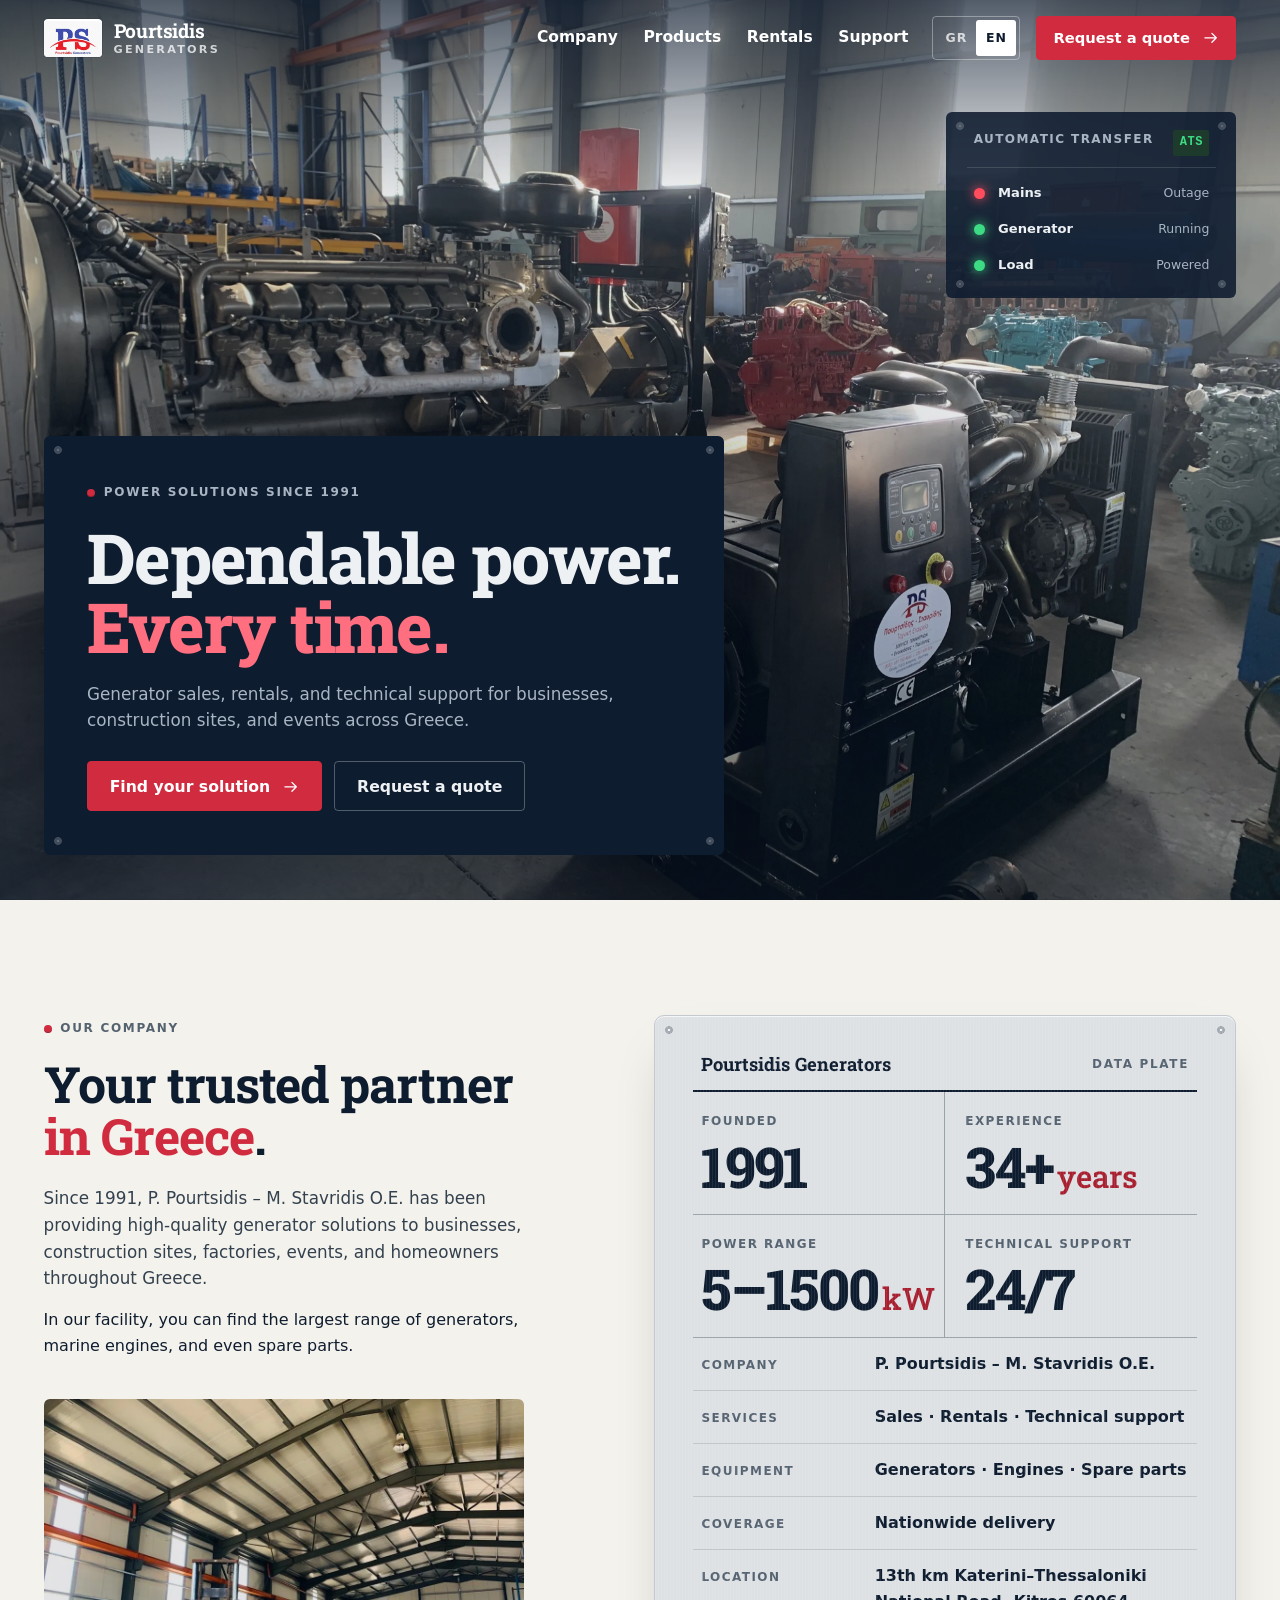
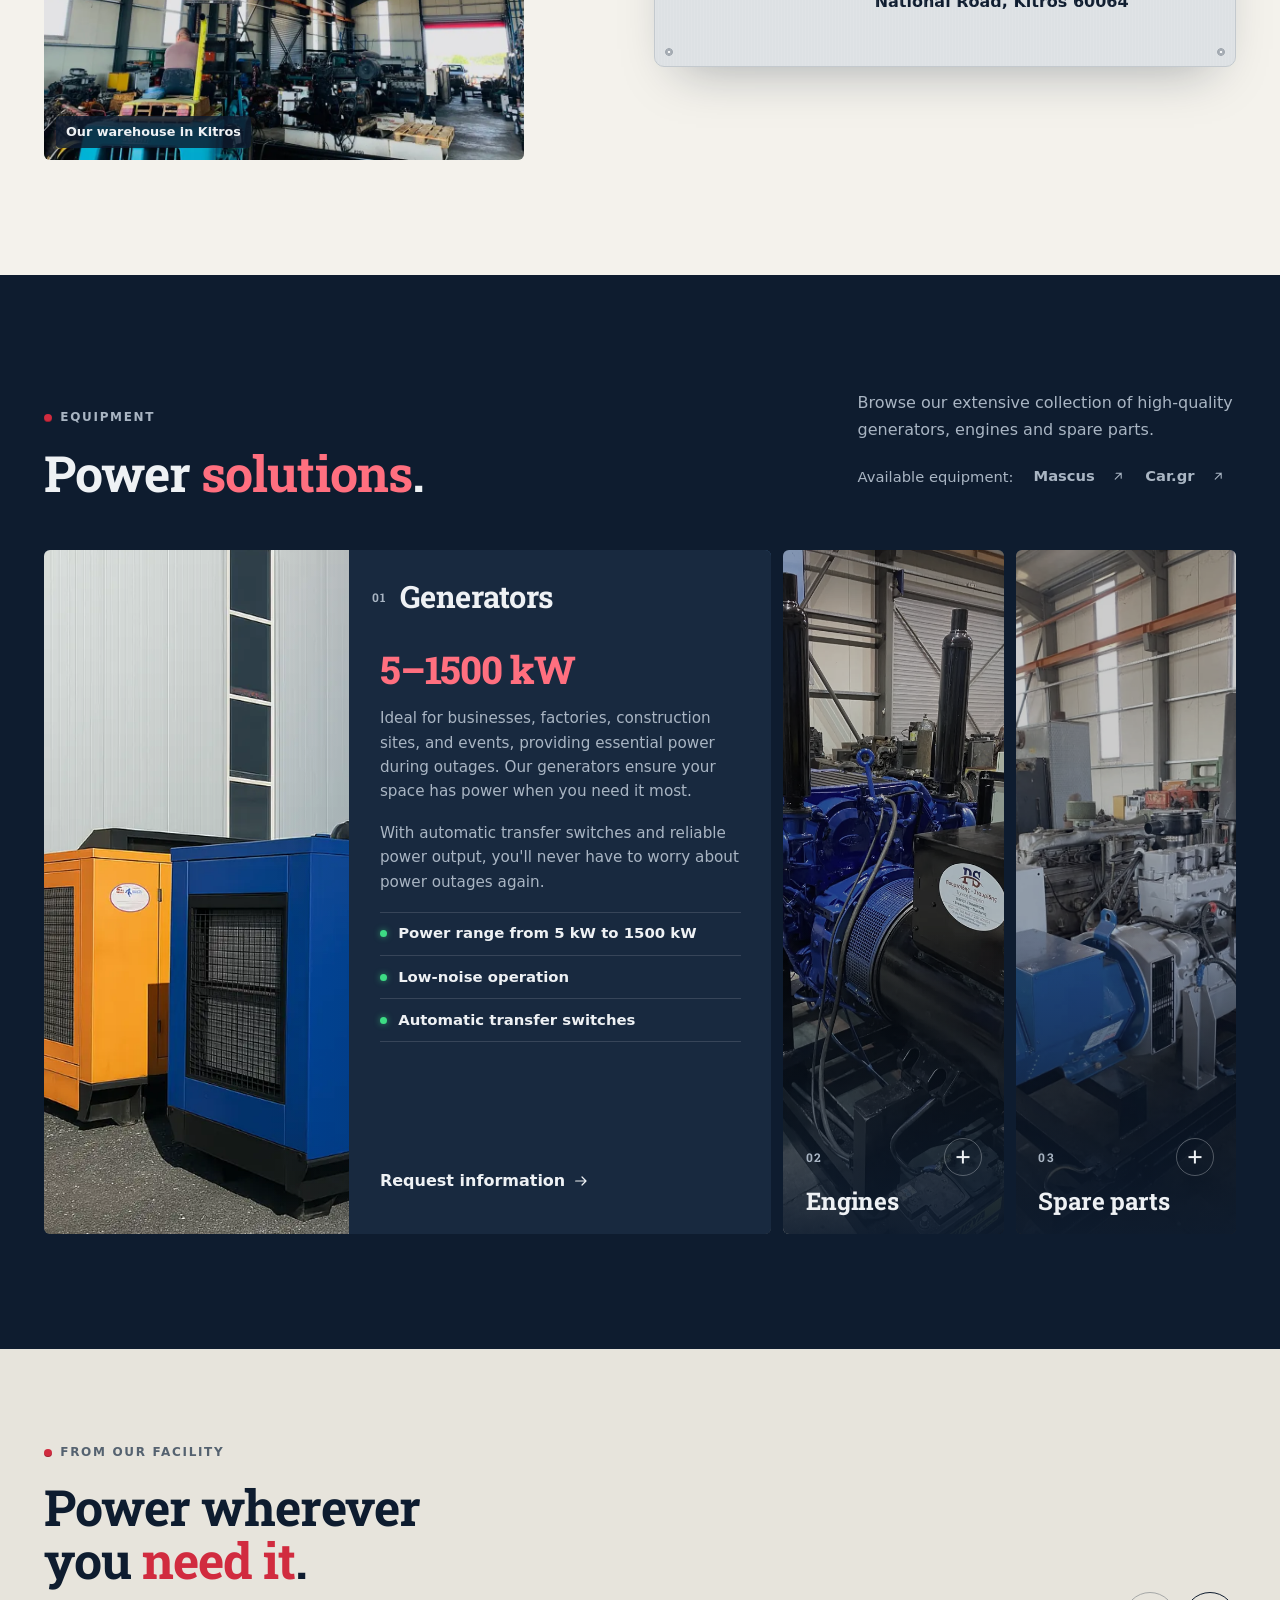
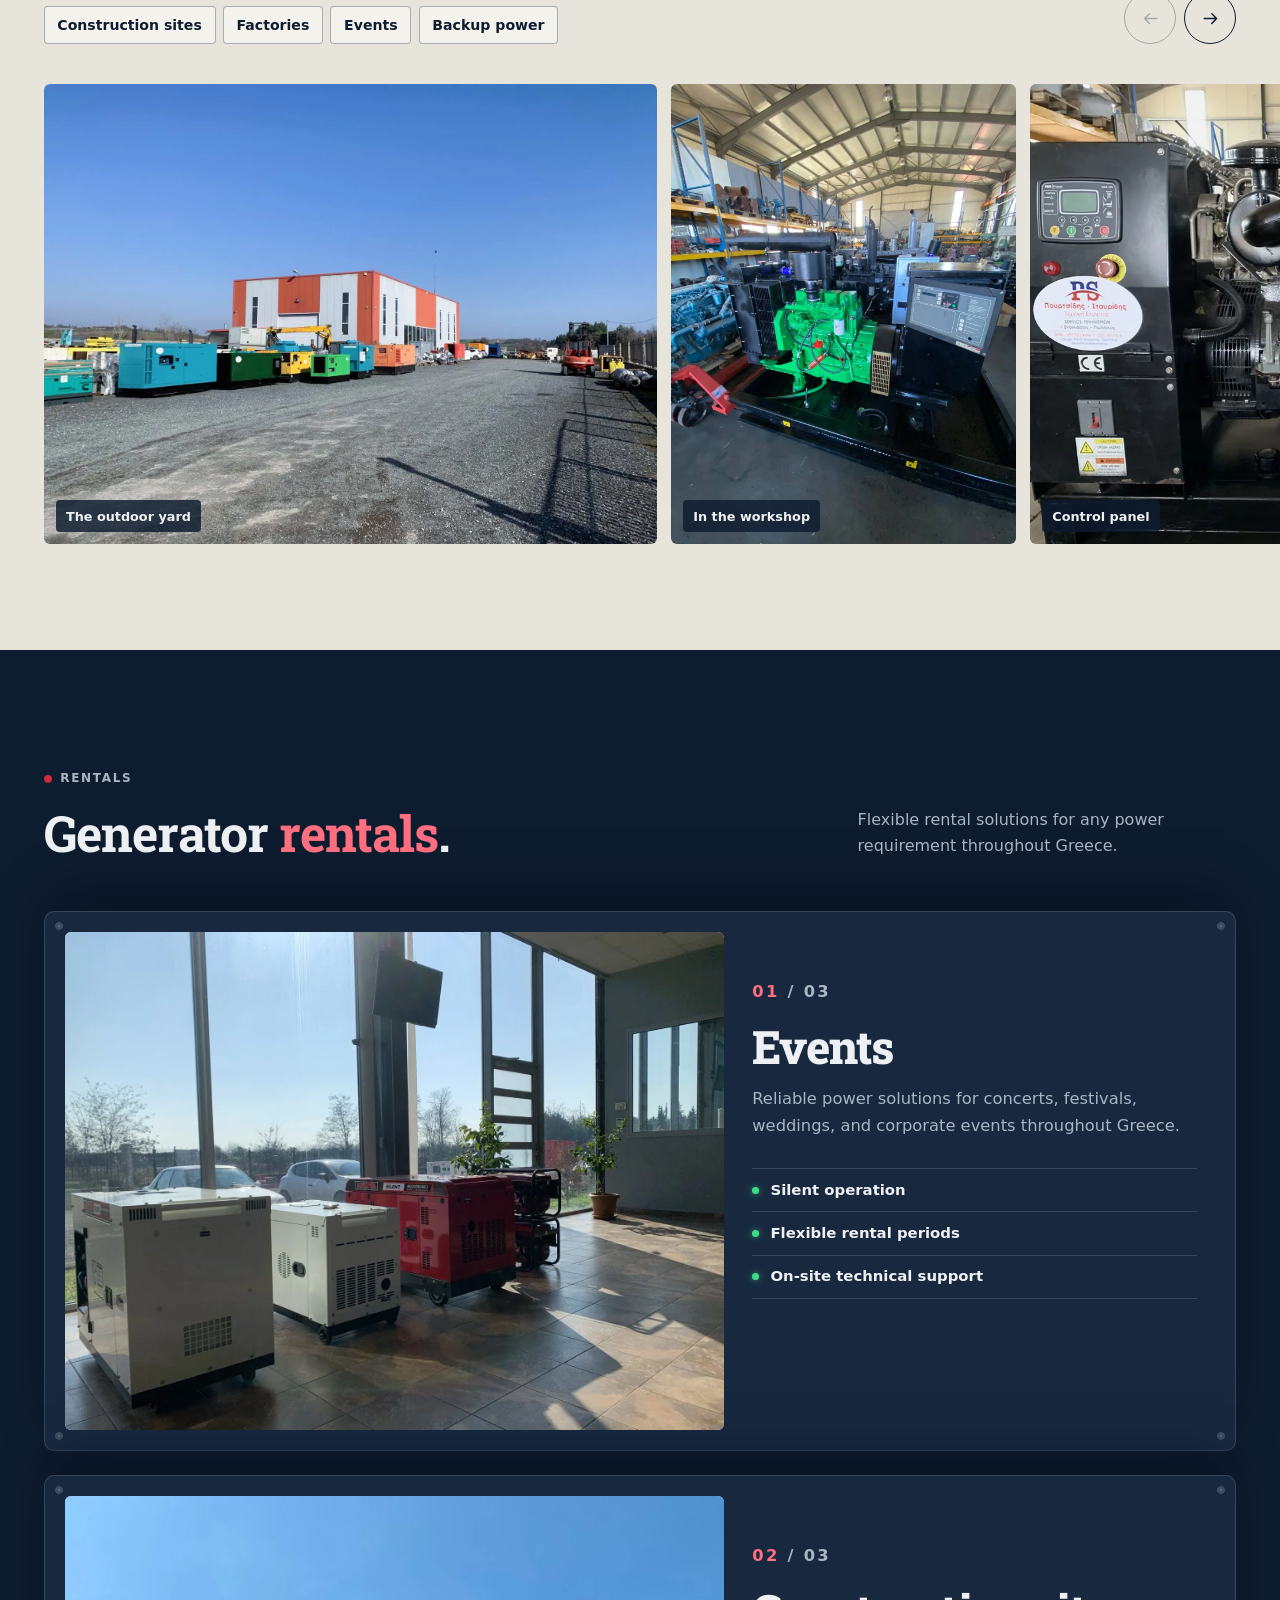
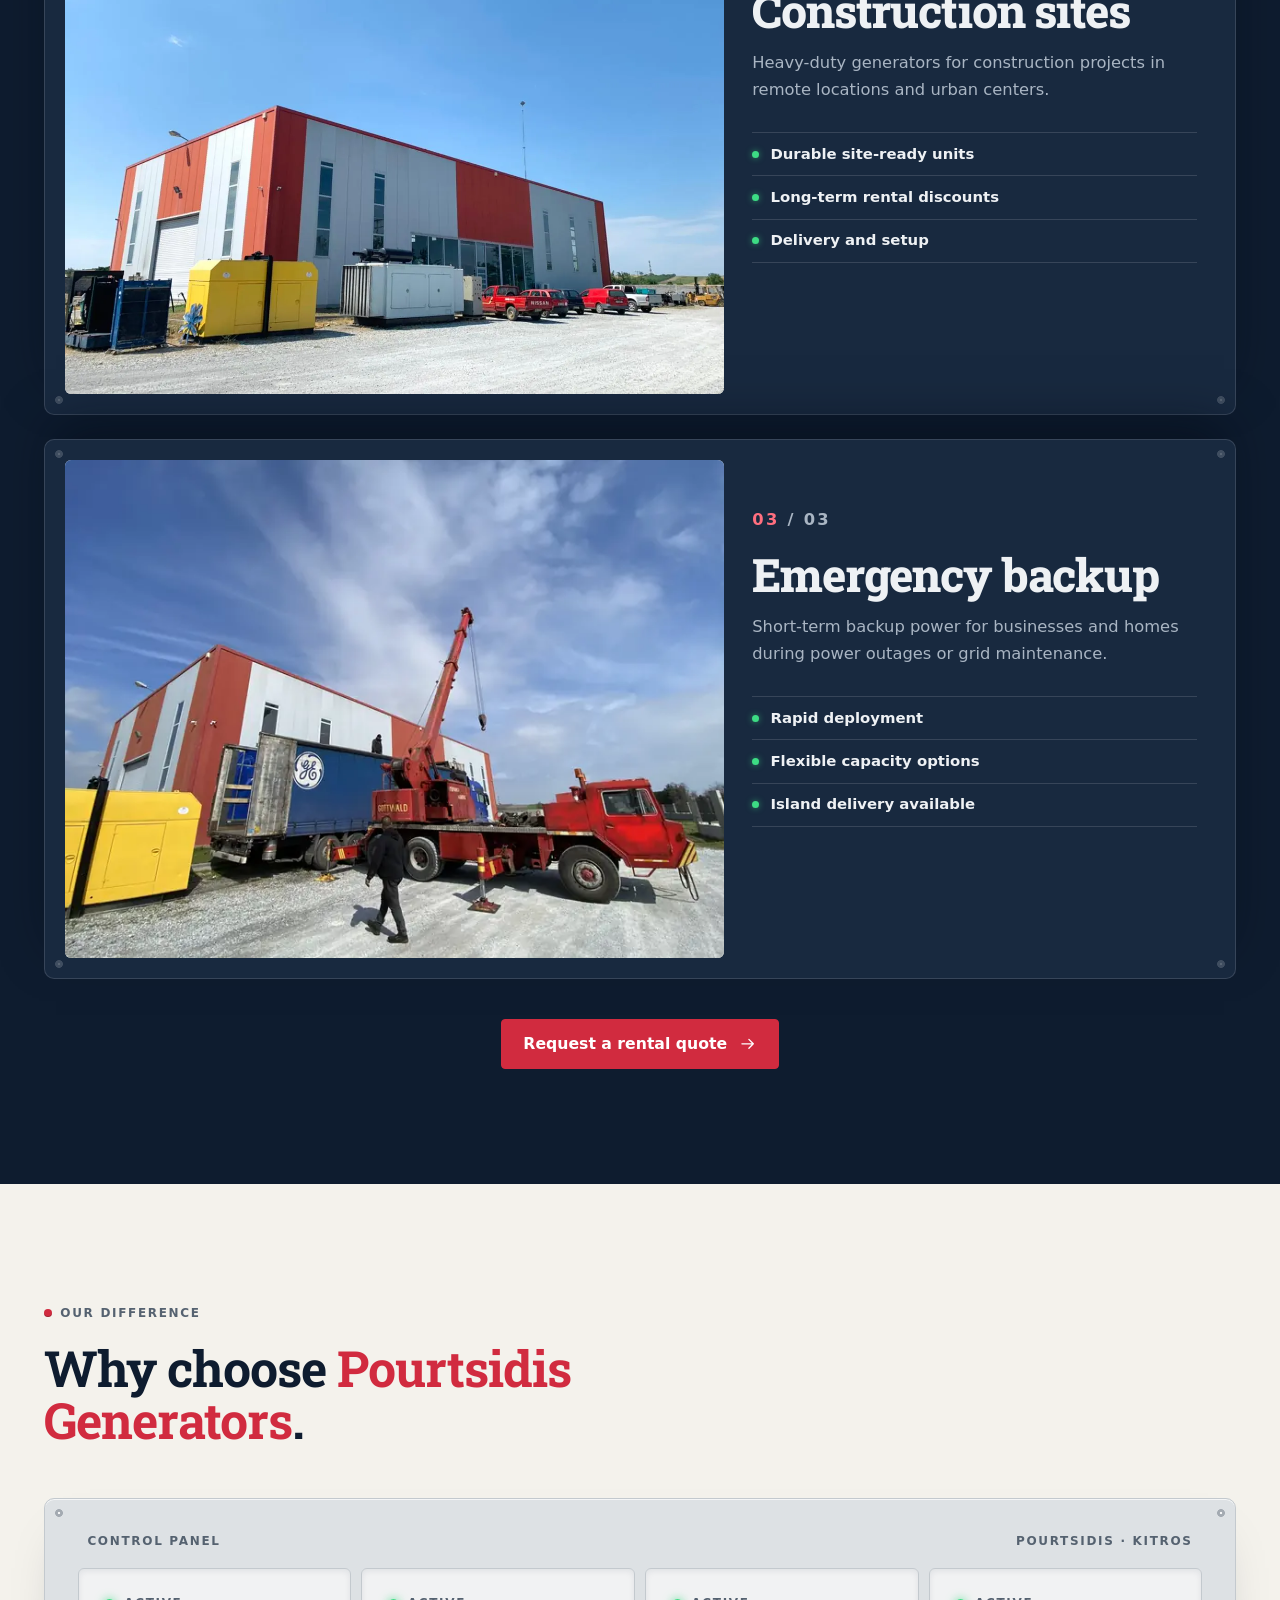
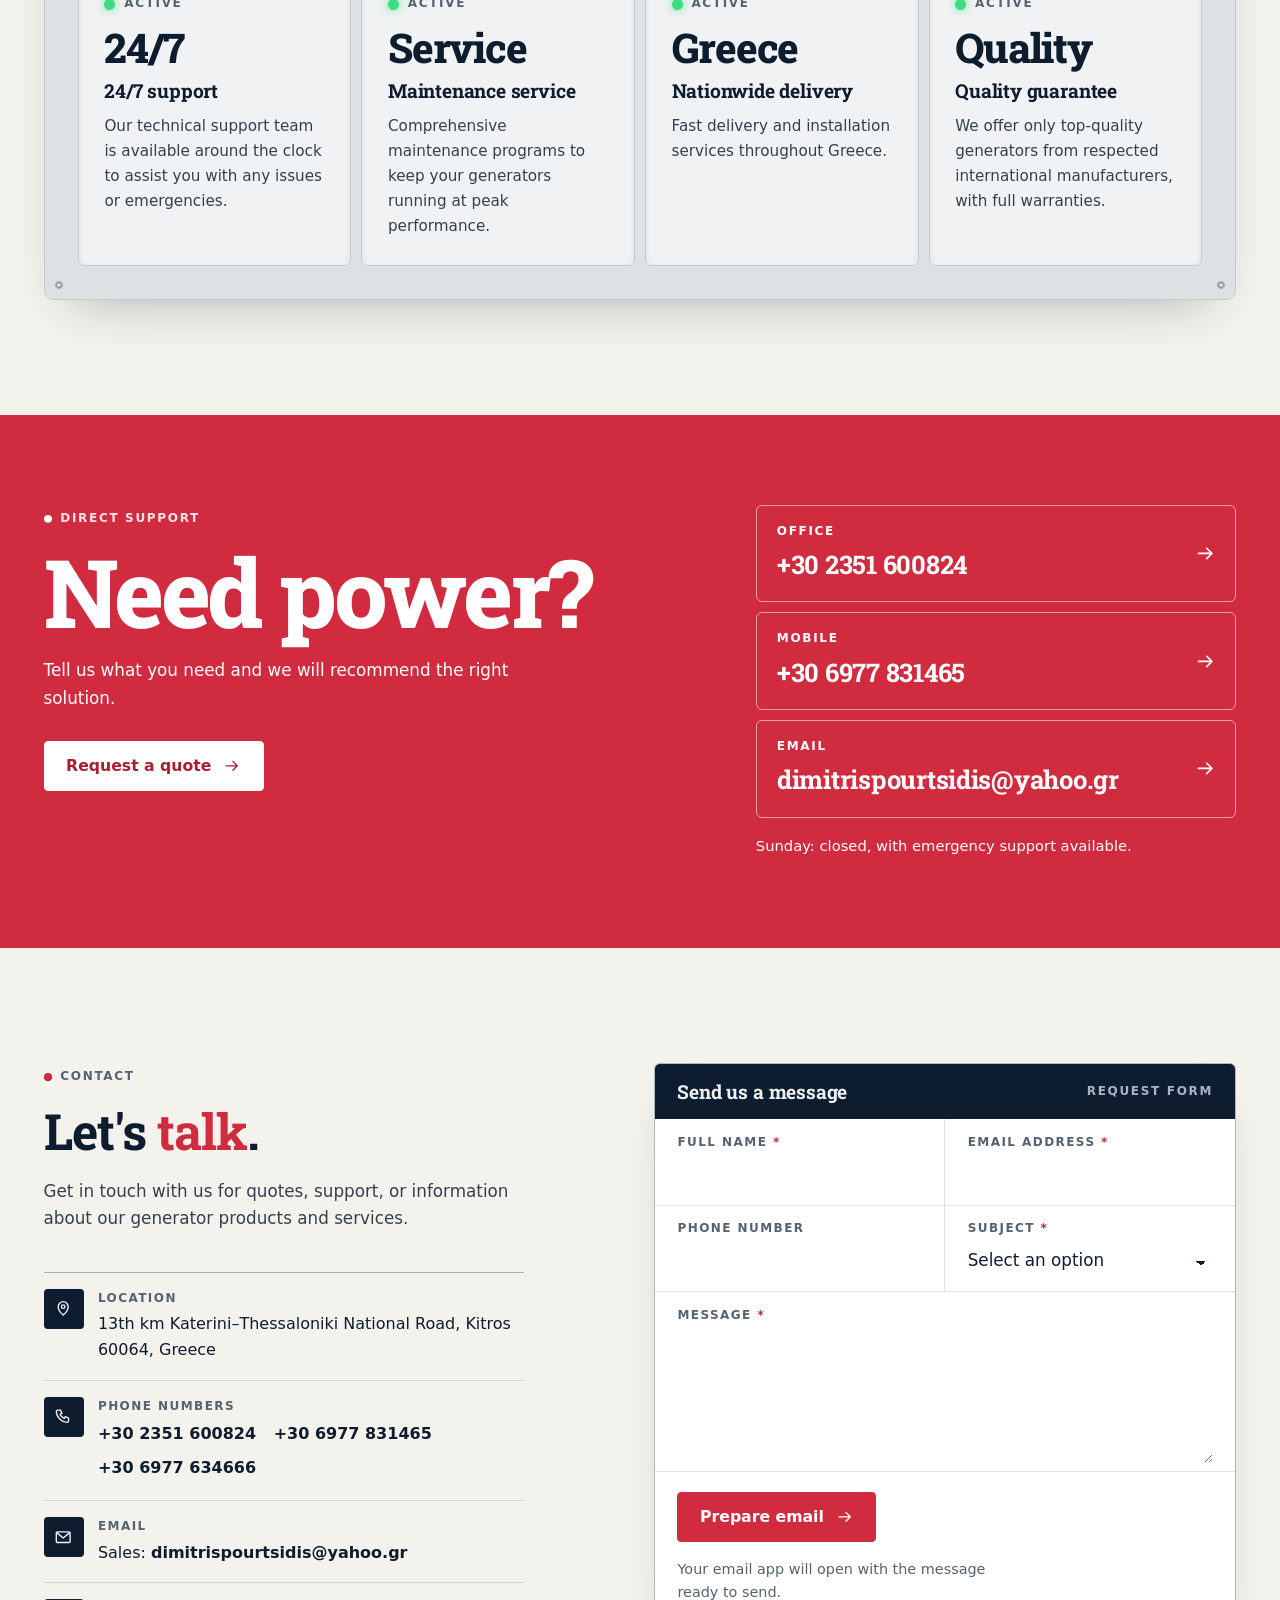
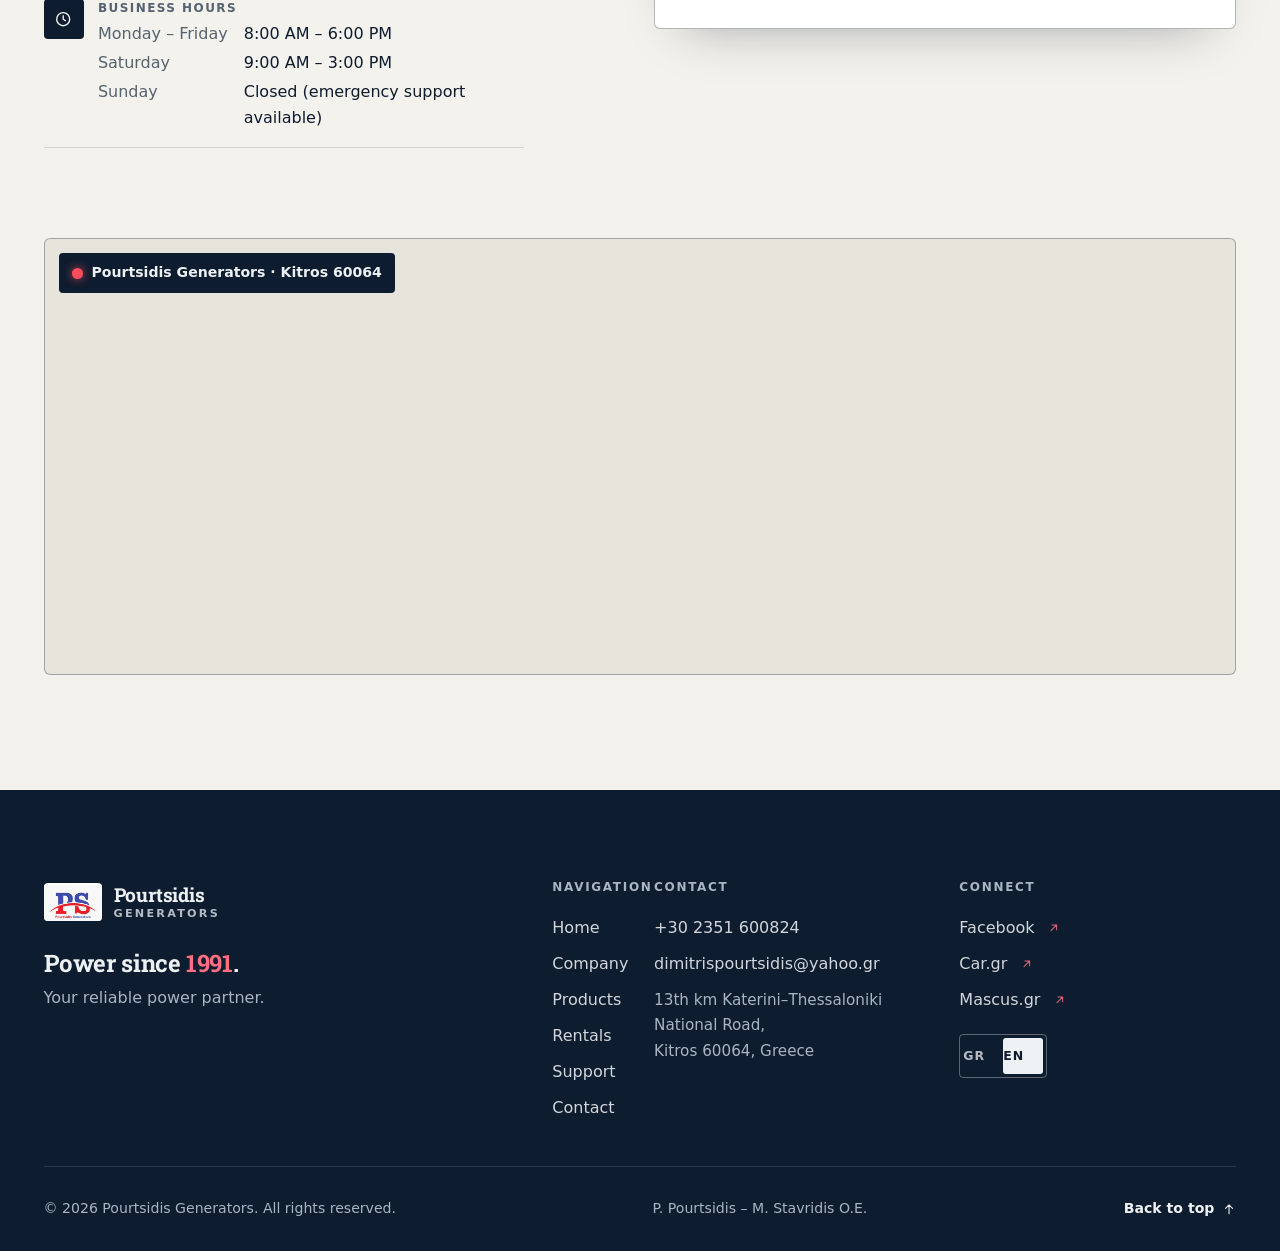
==== commit 18096376: "Redesign with a distinct "rating plate" identity Replaces the editorial black/condensed-caps look (t" ====
--- a/index-en.html
+++ b/index-en.html
@@ -5,13 +5,12 @@
     <meta name="viewport" content="width=device-width, initial-scale=1.0">
     <title>Pourtsidis Generators - Generator Sales &amp; Rentals</title>
     <meta name="description" content="Sales, rentals and technical support for generators, engines and spare parts across Greece since 1991.">
-    <meta name="theme-color" content="#0b0d0f">
+    <meta name="theme-color" content="#0e1c2f">
     <link rel="alternate" hreflang="el" href="index.html">
     <link rel="alternate" hreflang="en" href="index-en.html">
     <link rel="dns-prefetch" href="//maps.googleapis.com">
-    <link rel="preload" href="fonts/sofia-sans-condensed-latin.woff2" as="font" type="font/woff2" crossorigin>
-    <link rel="preload" href="images/banner-mobile.webp" as="image" type="image/webp" media="(max-width: 900px)" fetchpriority="high">
-    <link rel="preload" as="image" type="image/webp" imagesrcset="images/6-small.webp 480w, images/6-medium.webp 960w, images/6.webp 1024w" imagesizes="(max-width: 1100px) 54vw, 50vw" media="(min-width: 901px)" fetchpriority="high">
+    <link rel="preload" href="fonts/roboto-slab-latin.woff2" as="font" type="font/woff2" crossorigin>
+    <link rel="preload" as="image" type="image/webp" imagesrcset="images/9-small.webp 480w, images/9-medium.webp 960w, images/9.webp 1920w" imagesizes="100vw" fetchpriority="high">
     <link rel="icon" href="/favicon.ico" sizes="any">
     <link rel="icon" type="image/webp" href="favicon.webp">
     <link rel="stylesheet" href="styles.css">
@@ -19,9 +18,13 @@
 </head>
 <body>
 <svg xmlns="http://www.w3.org/2000/svg" style="display:none" aria-hidden="true">
-    <symbol id="i-arrow" viewBox="0 0 24 24"><path d="M3 12h17M14 5.5l6.5 6.5-6.5 6.5"/></symbol>
-    <symbol id="i-arrow-up" viewBox="0 0 24 24"><path d="M12 21V4M5.5 10.5 12 4l6.5 6.5"/></symbol>
-    <symbol id="i-external" viewBox="0 0 24 24"><path d="M7 17 17 7M8 7h9v9"/></symbol>
+    <symbol id="i-arrow" viewBox="0 0 24 24"><path d="M4 12h15M13.5 6l6 6-6 6"/></symbol>
+    <symbol id="i-arrow-up" viewBox="0 0 24 24"><path d="M12 20V5M6 11l6-6 6 6"/></symbol>
+    <symbol id="i-external" viewBox="0 0 24 24"><path d="M7 17 17 7M8.5 7H17v8.5"/></symbol>
+    <symbol id="i-pin" viewBox="0 0 24 24"><path d="M12 21s-6.5-5.6-6.5-11a6.5 6.5 0 0 1 13 0c0 5.4-6.5 11-6.5 11Z"/><circle cx="12" cy="10" r="2.3"/></symbol>
+    <symbol id="i-phone" viewBox="0 0 24 24"><path d="M5 4h3.5l1.8 4.3-2.3 1.4a11 11 0 0 0 5.3 5.3l1.4-2.3L19 14.5V18a2 2 0 0 1-2 2A15 15 0 0 1 3 6a2 2 0 0 1 2-2Z"/></symbol>
+    <symbol id="i-mail" viewBox="0 0 24 24"><rect x="3" y="5" width="18" height="14" rx="1.5"/><path d="m3.5 6 8.5 7 8.5-7"/></symbol>
+    <symbol id="i-clock" viewBox="0 0 24 24"><circle cx="12" cy="12" r="8.5"/><path d="M12 7.5V12l3 2"/></symbol>
 </svg>
 
 <a href="#main-content" class="skip-link">Skip to main content</a>
@@ -36,32 +39,30 @@
 
         <nav class="nav" id="site-menu" aria-label="Main navigation">
             <ul class="nav__list">
-                <li><a href="#about" class="nav__link"><span class="nav__num" aria-hidden="true">01</span>Company</a></li>
-                <li><a href="#products" class="nav__link"><span class="nav__num" aria-hidden="true">02</span>Products</a></li>
-                <li><a href="#services" class="nav__link"><span class="nav__num" aria-hidden="true">03</span>Rentals</a></li>
-                <li><a href="#why-us" class="nav__link"><span class="nav__num" aria-hidden="true">04</span>Support</a></li>
-                <li class="nav__item--mobile"><a href="#contact" class="nav__link"><span class="nav__num" aria-hidden="true">05</span>Contact</a></li>
+                <li><a href="#about" class="nav__link"><span class="nav__num" aria-hidden="true"></span>Company</a></li>
+                <li><a href="#products" class="nav__link"><span class="nav__num" aria-hidden="true"></span>Products</a></li>
+                <li><a href="#services" class="nav__link"><span class="nav__num" aria-hidden="true"></span>Rentals</a></li>
+                <li><a href="#why-us" class="nav__link"><span class="nav__num" aria-hidden="true"></span>Support</a></li>
+                <li class="nav__item--mobile"><a href="#contact" class="nav__link"><span class="nav__num" aria-hidden="true"></span>Contact</a></li>
             </ul>
             <div class="nav__mobile-extra">
-                <a href="#contact" class="btn btn--primary" data-close-menu>Request a quote <svg class="icon" aria-hidden="true"><use href="#i-arrow"/></svg></a>
+                <a href="#contact" class="btn btn--red">Request a quote <svg class="icon" aria-hidden="true"><use href="#i-arrow"/></svg></a>
                 <div class="nav__mobile-row">
                     <div class="lang" aria-label="Language">
-                        <a href="index.html" lang="el" hreflang="el">GR</a>
-                        <span class="lang__sep" aria-hidden="true"></span>
-                        <a href="index-en.html" lang="en" aria-current="page">EN</a>
-                    </div>
-                    <a class="mono" href="tel:+302351600824">+30 2351 600824</a>
+                        <a href="index.html" lang="el" hreflang="el"><span>GR</span></a>
+                        <a href="index-en.html" lang="en" aria-current="page"><span>EN</span></a>
+                    </div>
+                    <a href="tel:+302351600824">+30 2351 600824</a>
                 </div>
             </div>
         </nav>
 
         <div class="header__actions">
             <div class="lang" aria-label="Language">
-                <a href="index.html" lang="el" hreflang="el">GR</a>
-                <span class="lang__sep" aria-hidden="true"></span>
-                <a href="index-en.html" lang="en" aria-current="page">EN</a>
-            </div>
-            <a href="#contact" class="btn btn--primary btn--sm header__cta">Request a quote <svg class="icon" aria-hidden="true"><use href="#i-arrow"/></svg></a>
+                <a href="index.html" lang="el" hreflang="el"><span>GR</span></a>
+                <a href="index-en.html" lang="en" aria-current="page"><span>EN</span></a>
+            </div>
+            <a href="#contact" class="btn btn--red btn--sm header__cta">Request a quote <svg class="icon" aria-hidden="true"><use href="#i-arrow"/></svg></a>
             <button class="nav-toggle" id="navToggle" type="button" aria-label="Open menu" aria-controls="site-menu" aria-expanded="false" data-label-open="Open menu" data-label-close="Close menu">
                 <span class="nav-toggle__bar"></span>
                 <span class="nav-toggle__bar"></span>
@@ -69,455 +70,428 @@
             </button>
         </div>
     </div>
-    <span class="site-header__progress" aria-hidden="true"></span>
 </header>
 
 <main id="main-content">
 
 <!-- Hero -->
 <section id="home" class="hero" aria-labelledby="hero-title">
-    <div class="shell hero__grid">
-        <div class="hero__content">
-            <p class="hero__kicker label"><span class="label__index">Pourtsidis</span><span class="label__rule" aria-hidden="true"></span>Since 1991</p>
-            <h1 class="hero__title" id="hero-title">
-                <span class="hero__line"><span>Dependable</span></span>
-                <span class="hero__line"><span>power.</span></span>
-                <span class="hero__line hero__line--accent"><span>Every time.</span></span>
-            </h1>
+    <div class="hero__media">
+        <img src="images/9-medium.webp"
+             srcset="images/9-small.webp 480w, images/9-medium.webp 960w, images/9.webp 1920w"
+             sizes="100vw"
+             width="4032" height="3024"
+             alt="V engine and a company-badged generator in the Pourtsidis Generators warehouse"
+             fetchpriority="high" decoding="async">
+    </div>
+
+    <div class="ats rivets" aria-hidden="true">
+        <p class="ats__title"><span>Automatic transfer</span><span class="ats__screen">ATS</span></p>
+        <div class="ats__rows">
+            <p class="ats__row"><span class="led led--mains"></span><b>Mains</b><span class="ats__state">Outage</span></p>
+            <p class="ats__row"><span class="led led--gen"></span><b>Generator</b><span class="ats__state">Running</span></p>
+            <p class="ats__row"><span class="led led--load"></span><b>Load</b><span class="ats__state">Powered</span></p>
+        </div>
+    </div>
+
+    <div class="shell hero__inner">
+        <div class="hero__plate rivets">
+            <p class="tag">Power solutions since 1991</p>
+            <h1 class="hero__title" id="hero-title"><span>Dependable power.</span> <span>Every time.</span></h1>
             <p class="hero__lead">Generator sales, rentals, and technical support for businesses, construction sites, and events across Greece.</p>
             <div class="hero__actions">
-                <a href="#products" class="btn btn--primary">Find your solution <svg class="icon" aria-hidden="true"><use href="#i-arrow"/></svg></a>
-                <a href="#contact" class="btn btn--ghost">Request a quote</a>
-            </div>
-            <p class="hero__meta mono" aria-label="Company highlights">
-                <span>5—1500 <span class="unit">kW</span></span>
-                <span>24/7 support</span>
-                <span>Nationwide</span>
-            </p>
-        </div>
-    </div>
-    <div class="hero__media">
-        <picture>
-            <source media="(max-width: 900px)" srcset="images/banner-mobile.webp" width="768" height="576">
-            <img src="images/6-medium.webp"
-                 srcset="images/6-small.webp 480w, images/6-medium.webp 960w, images/6.webp 1024w"
-                 sizes="(max-width: 1100px) 54vw, 50vw"
-                 width="960" height="1440"
-                 alt="Enclosed diesel generator in front of the Pourtsidis Generators facility"
-                 fetchpriority="high" decoding="async">
-        </picture>
-        <p class="hero__spec" aria-hidden="true"><span>Power systems</span><strong>5—1500 <span class="unit">kW</span></strong><span>Est. 1991</span></p>
-    </div>
-</section>
-
-<!-- Metrics -->
-<section class="metrics section--light" aria-label="The company in numbers">
+                <a href="#products" class="btn btn--red">Find your solution <svg class="icon" aria-hidden="true"><use href="#i-arrow"/></svg></a>
+                <a href="#contact" class="btn btn--line-light">Request a quote</a>
+            </div>
+        </div>
+    </div>
+</section>
+
+<!-- Company + data plate -->
+<section id="about" class="section company" aria-labelledby="about-title">
+    <div class="shell grid-12">
+        <div class="company__text">
+            <p class="tag" data-reveal>Our company</p>
+            <h2 class="heading" id="about-title" data-reveal>Your trusted partner <em>in Greece</em>.</h2>
+            <div data-reveal>
+                <p class="lead">Since 1991, P. Pourtsidis – M. Stavridis O.E. has been providing high-quality generator solutions to businesses, construction sites, factories, events, and homeowners throughout Greece.</p>
+                <p>In our facility, you can find the largest range of generators, marine engines, and even spare parts.</p>
+            </div>
+            <figure class="photo company__photo" data-reveal="photo">
+                <img src="images/AboutUs1.webp" width="1024" height="768"
+                     alt="Inside the warehouse with engines, generators and spare parts"
+                     loading="lazy" decoding="async">
+                <figcaption>Our warehouse in Kitros</figcaption>
+            </figure>
+        </div>
+
+        <div class="company__plate" data-reveal>
+            <div class="dataplate rivets">
+                <div class="dataplate__head">
+                    <h3>Pourtsidis Generators</h3>
+                    <span>Data plate</span>
+                </div>
+                <dl class="dataplate__big">
+                    <div><dt>Founded</dt><dd>1991</dd></div>
+                    <div><dt>Experience</dt><dd><span data-count="34">34</span>+<span class="unit">years</span></dd></div>
+                    <div><dt>Power range</dt><dd>5–<span data-count="1500">1500</span><span class="unit">kW</span></dd></div>
+                    <div><dt>Technical support</dt><dd>24/7</dd></div>
+                </dl>
+                <dl class="dataplate__rows">
+                    <div><dt>Company</dt><dd>P. Pourtsidis – M. Stavridis O.E.</dd></div>
+                    <div><dt>Services</dt><dd>Sales · Rentals · Technical support</dd></div>
+                    <div><dt>Equipment</dt><dd>Generators · Engines · Spare parts</dd></div>
+                    <div><dt>Coverage</dt><dd>Nationwide delivery</dd></div>
+                    <div><dt>Location</dt><dd>13th km Katerini–Thessaloniki National Road, Kitros 60064</dd></div>
+                </dl>
+            </div>
+        </div>
+    </div>
+</section>
+
+<!-- Products -->
+<section id="products" class="section section--navy products" aria-labelledby="products-title">
     <div class="shell">
-        <div class="metrics__head">
-            <p class="mono" data-reveal>The company in numbers</p>
-            <p class="mono" data-reveal>Kitros · Greece</p>
-        </div>
-        <ul class="metrics__list">
-            <li class="metric" data-reveal>
-                <span class="metric__index mono" aria-hidden="true">01</span>
-                <span class="metric__value"><span data-count="34">34</span><small>+</small></span>
-                <span class="metric__label">Years of<br>experience</span>
-            </li>
-            <li class="metric" data-reveal>
-                <span class="metric__index mono" aria-hidden="true">02</span>
-                <span class="metric__value">24/7</span>
-                <span class="metric__label">Technical<br>support</span>
-            </li>
-            <li class="metric" data-reveal>
-                <span class="metric__index mono" aria-hidden="true">03</span>
-                <span class="metric__value metric__value--range">5<span class="metric__dash">—</span><span data-count="1500">1500</span><small>kW</small></span>
-                <span class="metric__label">Power<br>range</span>
-            </li>
-            <li class="metric" data-reveal>
-                <span class="metric__index mono" aria-hidden="true">04</span>
-                <span class="metric__value">1991</span>
-                <span class="metric__label">Year<br>founded</span>
-            </li>
-        </ul>
-    </div>
-</section>
-
-<!-- Products -->
-<section id="products" class="section section--dark products" aria-labelledby="products-title">
-    <div class="shell">
-        <div class="grid-12 section-head">
-            <p class="section-head__label label" data-reveal><span class="label__index">01</span><span class="label__rule" aria-hidden="true"></span>Equipment</p>
-            <h2 class="section-head__title display display--h2" id="products-title" data-reveal>Power<br><span class="accent">solutions.</span></h2>
-            <p class="section-head__aside" data-reveal>Browse our extensive collection of high-quality generators, engines and spare parts.</p>
-        </div>
-
-        <div data-reveal>
-            <div class="products__tabs" role="tablist" aria-label="Product categories">
-                <button class="tab" type="button" role="tab" id="tab-generators" aria-controls="panel-generators" aria-selected="true" tabindex="0">
-                    <span class="tab__num">01</span><span class="tab__name">Generators</span>
-                </button>
-                <button class="tab" type="button" role="tab" id="tab-engines" aria-controls="panel-engines" aria-selected="false" tabindex="-1">
-                    <span class="tab__num">02</span><span class="tab__name">Engines</span>
-                </button>
-                <button class="tab" type="button" role="tab" id="tab-parts" aria-controls="panel-parts" aria-selected="false" tabindex="-1">
-                    <span class="tab__num">03</span><span class="tab__name">Spare parts</span>
-                </button>
-            </div>
-
-            <div class="products__stage">
-                <!-- Generators -->
-                <article class="product is-active" role="tabpanel" id="panel-generators" aria-labelledby="tab-generators">
-                    <div class="product__media">
-                        <img src="images/1-medium.webp"
-                             srcset="images/1-small.webp 480w, images/1-medium.webp 960w, images/1.webp 1920w"
-                             sizes="(max-width: 900px) 100vw, 58vw"
-                             width="3767" height="2825"
-                             alt="Diesel generator on a steel skid in the company workshop"
-                             loading="lazy" decoding="async">
-                        <p class="product__tag mono" aria-hidden="true"><b>01</b> — Generators / 5—1500 <span class="unit">kW</span></p>
-                    </div>
-                    <div class="product__body">
-                        <div class="product__text">
-                            <h3 class="product__title">Generators</h3>
-                            <p class="product__spec">5—1500 <small>kW</small></p>
-                            <p>Ideal for businesses, factories, construction sites, and events, providing essential power during outages. Our generators ensure your space has power when you need it most.</p>
-                            <p>With automatic transfer switches and reliable power output, you'll never have to worry about power outages again.</p>
-                        </div>
-                        <ul class="specs">
-                            <li><span aria-hidden="true">A.</span><span>Power range from 5 kW to 1500 kW</span></li>
-                            <li><span aria-hidden="true">B.</span><span>Low-noise operation</span></li>
-                            <li><span aria-hidden="true">C.</span><span>Automatic transfer switches</span></li>
-                        </ul>
-                        <div><a href="#contact" class="text-link" data-subject="Sales Inquiry">Request information <svg class="icon" aria-hidden="true"><use href="#i-arrow"/></svg></a></div>
-                    </div>
-                </article>
-
-                <!-- Engines -->
-                <article class="product" role="tabpanel" id="panel-engines" aria-labelledby="tab-engines">
-                    <div class="product__media">
-                        <img src="images/9-medium.webp"
-                             srcset="images/9-small.webp 480w, images/9-medium.webp 960w, images/9.webp 1920w"
-                             sizes="(max-width: 900px) 100vw, 58vw"
-                             width="4032" height="3024"
-                             alt="Large V engine and generator at the company facility"
-                             loading="lazy" decoding="async">
-                        <p class="product__tag mono" aria-hidden="true"><b>02</b> — Engines / Industrial · Marine</p>
-                    </div>
-                    <div class="product__body">
-                        <div class="product__text">
-                            <h3 class="product__title">Engines</h3>
-                            <p class="product__spec product__spec--text">Industrial / Agricultural / Marine</p>
-                            <p>In our facility, we offer engines for industrial installations, agricultural machinery, or marine applications. Choose from our variety to ensure you meet all your needs with the right solution.</p>
-                            <p>We offer customized solutions and technical support to help you select the right engine for your specific needs.</p>
-                        </div>
-                        <ul class="specs">
-                            <li><span aria-hidden="true">A.</span><span>Reliable performance</span></li>
-                            <li><span aria-hidden="true">B.</span><span>High efficiency</span></li>
-                            <li><span aria-hidden="true">C.</span><span>Long-term reliability</span></li>
-                        </ul>
-                        <div><a href="#contact" class="text-link" data-subject="Sales Inquiry">Request information <svg class="icon" aria-hidden="true"><use href="#i-arrow"/></svg></a></div>
-                    </div>
-                </article>
-
-                <!-- Spare parts -->
-                <article class="product" role="tabpanel" id="panel-parts" aria-labelledby="tab-parts">
-                    <div class="product__media">
-                        <img src="images/3-medium.webp"
-                             srcset="images/3-small.webp 480w, images/3-medium.webp 960w, images/3.webp 1920w"
-                             sizes="(max-width: 900px) 100vw, 58vw"
-                             width="4032" height="3024"
-                             alt="Close-up of a generator engine with hoses and components"
-                             loading="lazy" decoding="async">
-                        <p class="product__tag mono" aria-hidden="true"><b>03</b> — Spare parts / Service</p>
-                    </div>
-                    <div class="product__body">
-                        <div class="product__text">
-                            <h3 class="product__title">Spare parts</h3>
-                            <p class="product__spec product__spec--text">Prevention / Maintenance / Replacement</p>
-                            <p>We offer extensive spare parts support for all our generators and engines, ensuring continuous and efficient operation of your systems.</p>
-                            <p>With a wide range of available spare parts and specialized maintenance services, we're here to meet all your needs, from preventive maintenance to immediate replacement of worn components.</p>
-                        </div>
-                        <ul class="specs">
-                            <li><span aria-hidden="true">A.</span><span>Spare parts for generators and engines</span></li>
-                            <li><span aria-hidden="true">B.</span><span>Specialized maintenance services</span></li>
-                            <li><span aria-hidden="true">C.</span><span>Fast and reliable support</span></li>
-                        </ul>
-                        <div><a href="#contact" class="text-link" data-subject="Technical Support">Request information <svg class="icon" aria-hidden="true"><use href="#i-arrow"/></svg></a></div>
-                    </div>
-                </article>
-            </div>
-        </div>
-
-        <div class="products__foot mono">
-            <span class="products__counter" aria-hidden="true"><b data-product-index>01</b> / 03</span>
-            <span>Available equipment:
-                <a class="text-link" href="https://www.mascus.gr/p-pourtsidis-m-stavridis-o-e/b9107036,1,relevance,searchdealer.html" target="_blank" rel="noopener noreferrer">Mascus<span class="visually-hidden"> (opens in a new tab)</span> <svg class="icon" aria-hidden="true"><use href="#i-external"/></svg></a>
-                <a class="text-link" href="https://pourtsidis.car.gr/builders/" target="_blank" rel="noopener noreferrer">Car.gr<span class="visually-hidden"> (opens in a new tab)</span> <svg class="icon" aria-hidden="true"><use href="#i-external"/></svg></a>
-            </span>
-        </div>
-    </div>
-</section>
-
-<!-- Company story -->
-<section id="about" class="section section--light story" aria-labelledby="about-title">
-    <div class="shell">
-        <div class="grid-12 story__head">
-            <p class="story__label label" data-reveal><span class="label__index">02</span><span class="label__rule" aria-hidden="true"></span>Since 1991</p>
-            <h2 class="story__title display display--h2" id="about-title" data-reveal><span class="outline">34+</span> years of power<br>&amp; expertise.</h2>
-        </div>
-
-        <div class="grid-12 story__body">
-            <div class="story__media">
-                <div class="frame" data-reveal="media">
-                    <img src="images/AboutUs-medium.webp"
-                         srcset="images/AboutUs-small.webp 480w, images/AboutUs-720.webp 720w, images/AboutUs-medium.webp 960w, images/AboutUs.webp 1920w"
-                         sizes="(max-width: 900px) 100vw, 60vw"
-                         width="4032" height="3024"
-                         alt="Company crane truck unloading equipment in front of the facility"
+        <div class="grid-12 head">
+            <div class="head__main">
+                <p class="tag" data-reveal>Equipment</p>
+                <h2 class="heading" id="products-title" data-reveal>Power <em>solutions</em>.</h2>
+            </div>
+            <div class="head__aside" data-reveal>
+                <p>Browse our extensive collection of high-quality generators, engines and spare parts.</p>
+                <p class="head__links">
+                    <span>Available equipment:</span>
+                    <a class="link-arrow" href="https://www.mascus.gr/p-pourtsidis-m-stavridis-o-e/b9107036,1,relevance,searchdealer.html" target="_blank" rel="noopener noreferrer">Mascus<span class="visually-hidden"> (opens in a new tab)</span> <svg class="icon" aria-hidden="true"><use href="#i-external"/></svg></a>
+                    <a class="link-arrow" href="https://pourtsidis.car.gr/builders/" target="_blank" rel="noopener noreferrer">Car.gr<span class="visually-hidden"> (opens in a new tab)</span> <svg class="icon" aria-hidden="true"><use href="#i-external"/></svg></a>
+                </p>
+            </div>
+        </div>
+
+        <div class="machines" data-reveal>
+            <!-- Generators -->
+            <article class="machine is-open">
+                <div class="machine__media">
+                    <img src="images/6-medium.webp"
+                         srcset="images/6-small.webp 480w, images/6-medium.webp 960w, images/6.webp 1024w"
+                         sizes="(max-width: 1100px) 50vw, 60vw"
+                         width="960" height="1440"
+                         alt="Enclosed diesel generator in front of the facility"
                          loading="lazy" decoding="async">
                 </div>
-                <div class="story__inset">
-                    <div class="frame" data-reveal="media" style="--i: 2">
-                        <img src="images/8-small.webp"
-                             srcset="images/8-small.webp 480w, images/8-medium.webp 960w"
-                             sizes="(max-width: 900px) 38vw, 24vw"
-                             width="4032" height="3024"
-                             alt="Generator control panel carrying the Pourtsidis - Stavridis badge"
-                             loading="lazy" decoding="async">
-                    </div>
-                </div>
-            </div>
-
-            <div class="story__text" data-reveal>
-                <h3>Your trusted partner in Greece</h3>
-                <p>Since 1991, P. Pourtsidis – M. Stavridis O.E. has been providing high-quality generator solutions to businesses, construction sites, factories, events, and homeowners throughout Greece.</p>
-                <p>In our facility, you can find the largest range of generators, marine engines, and even spare parts.</p>
-                <p class="story__company mono">P. Pourtsidis – M. Stavridis O.E.<br>13th km Katerini–Thessaloniki National Road</p>
-            </div>
-
-            <div class="timeline" aria-label="Company timeline">
-                <div class="timeline__bar" data-reveal>
-                    <span class="timeline__year">1991</span>
-                    <span class="timeline__mid mono">34+ years in the Greek market</span>
-                    <span class="timeline__year timeline__year--now">2026</span>
-                </div>
-                <div class="timeline__track" data-reveal="line" aria-hidden="true"><div class="ruler"></div></div>
-                <div class="timeline__facts">
-                    <div data-reveal><strong>1991</strong><span>Company founded</span></div>
-                    <div data-reveal><strong>34+</strong><span>Years of experience</span></div>
-                    <div data-reveal><strong>24/7</strong><span>Technical support</span></div>
-                </div>
-            </div>
-        </div>
-    </div>
-</section>
-
-<!-- Cinematic break -->
-<section class="cinema" aria-labelledby="cinema-title">
-    <div class="cinema__media" data-parallax>
-        <img src="images/banner.webp" width="1600" height="1200"
-             alt="Generators lined up in the outdoor yard of the company facility"
-             loading="lazy" decoding="async">
-    </div>
-    <div class="shell cinema__inner">
-        <div class="cinema__top mono">
-            <span>Nationwide delivery</span>
-            <span>40.3541° N — 22.5938° E</span>
-        </div>
+                <h3 class="machine__head">
+                    <button class="machine__btn" type="button" id="machine-btn-1" aria-expanded="true" aria-controls="machine-body-1">
+                        <span class="machine__num">01</span><span class="machine__name">Generators</span><span class="machine__plus" aria-hidden="true"></span>
+                    </button>
+                </h3>
+                <div class="machine__body" id="machine-body-1" role="region" aria-labelledby="machine-btn-1">
+                    <p class="machine__spec">5–1500 kW</p>
+                    <p>Ideal for businesses, factories, construction sites, and events, providing essential power during outages. Our generators ensure your space has power when you need it most.</p>
+                    <p>With automatic transfer switches and reliable power output, you'll never have to worry about power outages again.</p>
+                    <ul class="checks">
+                        <li>Power range from 5 kW to 1500 kW</li>
+                        <li>Low-noise operation</li>
+                        <li>Automatic transfer switches</li>
+                    </ul>
+                    <a href="#contact" class="link-arrow" data-subject="Sales Inquiry">Request information <svg class="icon" aria-hidden="true"><use href="#i-arrow"/></svg></a>
+                </div>
+            </article>
+
+            <!-- Engines -->
+            <article class="machine">
+                <div class="machine__media">
+                    <img src="images/2-medium.webp"
+                         srcset="images/2-small.webp 480w, images/2-medium.webp 960w, images/2.webp 3024w"
+                         sizes="(max-width: 1100px) 50vw, 60vw"
+                         width="960" height="1280"
+                         alt="V-engine generator on an open frame in the workshop"
+                         loading="lazy" decoding="async">
+                </div>
+                <h3 class="machine__head">
+                    <button class="machine__btn" type="button" id="machine-btn-2" aria-expanded="false" aria-controls="machine-body-2">
+                        <span class="machine__num">02</span><span class="machine__name">Engines</span><span class="machine__plus" aria-hidden="true"></span>
+                    </button>
+                </h3>
+                <div class="machine__body" id="machine-body-2" role="region" aria-labelledby="machine-btn-2">
+                    <p class="machine__spec machine__spec--text">Industrial · Agricultural · Marine</p>
+                    <p>In our facility, we offer engines for industrial installations, agricultural machinery, or marine applications. Choose from our variety to meet your needs with the right solution.</p>
+                    <p>We offer customized solutions and technical support to help you select the right engine.</p>
+                    <ul class="checks">
+                        <li>Reliable performance</li>
+                        <li>High efficiency</li>
+                        <li>Long-term reliability</li>
+                    </ul>
+                    <a href="#contact" class="link-arrow" data-subject="Sales Inquiry">Request information <svg class="icon" aria-hidden="true"><use href="#i-arrow"/></svg></a>
+                </div>
+            </article>
+
+            <!-- Spare parts -->
+            <article class="machine">
+                <div class="machine__media">
+                    <img src="images/7.webp" width="1200" height="1600"
+                         alt="Generator in the workshop with shelves of engines and parts behind it"
+                         loading="lazy" decoding="async">
+                </div>
+                <h3 class="machine__head">
+                    <button class="machine__btn" type="button" id="machine-btn-3" aria-expanded="false" aria-controls="machine-body-3">
+                        <span class="machine__num">03</span><span class="machine__name">Spare parts</span><span class="machine__plus" aria-hidden="true"></span>
+                    </button>
+                </h3>
+                <div class="machine__body" id="machine-body-3" role="region" aria-labelledby="machine-btn-3">
+                    <p class="machine__spec machine__spec--text">Prevention · Maintenance · Replacement</p>
+                    <p>We offer extensive spare parts support for all our generators and engines, ensuring continuous and efficient operation of your systems.</p>
+                    <p>From preventive maintenance to immediate replacement of worn components, our specialists provide fast and reliable support.</p>
+                    <ul class="checks">
+                        <li>Spare parts for generators and engines</li>
+                        <li>Specialized maintenance services</li>
+                        <li>Fast and reliable support</li>
+                    </ul>
+                    <a href="#contact" class="link-arrow" data-subject="Technical Support">Request information <svg class="icon" aria-hidden="true"><use href="#i-arrow"/></svg></a>
+                </div>
+            </article>
+        </div>
+    </div>
+</section>
+
+<!-- Facility gallery -->
+<section class="section--concrete gallery" aria-labelledby="gallery-title">
+    <div class="shell gallery__head">
         <div>
-            <h2 class="cinema__title display" id="cinema-title" data-reveal>Power wherever you <span class="accent">need it.</span></h2>
-            <ul class="cinema__uses" data-reveal>
+            <p class="tag" data-reveal>From our facility</p>
+            <h2 class="heading" id="gallery-title" data-reveal>Power wherever you <em>need it</em>.</h2>
+            <ul class="uses" data-reveal aria-label="Applications">
                 <li>Construction sites</li>
                 <li>Factories</li>
                 <li>Events</li>
                 <li>Backup power</li>
             </ul>
         </div>
+        <div class="gallery__controls" data-reveal>
+            <button class="round-btn round-btn--prev" type="button" data-gallery="prev" aria-controls="gallery-track" aria-label="Previous photos"><svg class="icon" aria-hidden="true"><use href="#i-arrow"/></svg></button>
+            <button class="round-btn" type="button" data-gallery="next" aria-controls="gallery-track" aria-label="Next photos"><svg class="icon" aria-hidden="true"><use href="#i-arrow"/></svg></button>
+        </div>
+    </div>
+    <div class="gallery__track" id="gallery-track" tabindex="0" role="region" aria-label="Photos from our facility">
+        <figure class="photo gallery__item gallery__item--wide">
+            <img src="images/banner.webp" width="1600" height="1200" alt="Generators lined up in the outdoor yard of the facility" loading="lazy" decoding="async">
+            <figcaption>The outdoor yard</figcaption>
+        </figure>
+        <figure class="photo gallery__item gallery__item--tall">
+            <img src="images/5.webp" width="1200" height="1600" alt="Generator with control panel in the workshop" loading="lazy" decoding="async">
+            <figcaption>In the workshop</figcaption>
+        </figure>
+        <figure class="photo gallery__item gallery__item--wide">
+            <img src="images/8-medium.webp" srcset="images/8-small.webp 480w, images/8-medium.webp 960w" sizes="620px" width="960" height="720" alt="Generator control panel carrying the Pourtsidis - Stavridis badge" loading="lazy" decoding="async">
+            <figcaption>Control panel</figcaption>
+        </figure>
+        <figure class="photo gallery__item gallery__item--wide">
+            <img src="images/1-medium.webp" srcset="images/1-small.webp 480w, images/1-medium.webp 960w" sizes="620px" width="960" height="720" alt="Diesel generator on a steel skid" loading="lazy" decoding="async">
+            <figcaption>Generator on a skid</figcaption>
+        </figure>
+        <figure class="photo gallery__item gallery__item--wide">
+            <img src="images/4-medium.webp" srcset="images/4-small.webp 480w, images/4-medium.webp 960w" sizes="620px" width="960" height="720" alt="Generator engine in the warehouse" loading="lazy" decoding="async">
+            <figcaption>Generator engine</figcaption>
+        </figure>
+        <figure class="photo gallery__item gallery__item--wide">
+            <img src="images/3-medium.webp" srcset="images/3-small.webp 480w, images/3-medium.webp 960w" sizes="620px" width="960" height="720" alt="Close-up of an engine with hoses and components" loading="lazy" decoding="async">
+            <figcaption>Engine detail</figcaption>
+        </figure>
     </div>
 </section>
 
 <!-- Rentals -->
-<section id="services" class="section section--dark rentals" aria-labelledby="rentals-title">
+<section id="services" class="section section--navy rentals" aria-labelledby="rentals-title">
     <div class="shell">
-        <div class="grid-12 section-head">
-            <p class="section-head__label label" data-reveal><span class="label__index">03</span><span class="label__rule" aria-hidden="true"></span>Rentals</p>
-            <h2 class="section-head__title display display--h2" id="rentals-title" data-reveal>Generator<br>rentals.</h2>
-            <p class="section-head__aside" data-reveal>Flexible rental solutions for any power requirement throughout Greece.</p>
-        </div>
-
-        <ol class="rentals__list" data-rentals>
-            <li class="rental is-active">
-                <figure class="rental__media">
+        <div class="grid-12 head">
+            <div class="head__main">
+                <p class="tag" data-reveal>Rentals</p>
+                <h2 class="heading" id="rentals-title" data-reveal>Generator <em>rentals</em>.</h2>
+            </div>
+            <div class="head__aside" data-reveal>
+                <p>Flexible rental solutions for any power requirement throughout Greece.</p>
+            </div>
+        </div>
+
+        <ol class="scenarios">
+            <li class="scenario rivets">
+                <figure class="photo scenario__media">
                     <img src="images/εικόνα_Viber_2025-03-31_10-45-07-516.webp" width="1600" height="1200"
                          alt="Silent diesel generators in the showroom"
                          loading="lazy" decoding="async">
-                    <figcaption class="mono" aria-hidden="true">01 / Events</figcaption>
                 </figure>
-                <div class="rental__body">
-                    <span class="rental__num" aria-hidden="true">01</span>
-                    <h3 class="rental__title"><button type="button" aria-expanded="true" aria-controls="rental-1">Events</button></h3>
-                    <div class="rental__detail" id="rental-1">
-                        <div>
-                            <p>Reliable power solutions for concerts, festivals, weddings, and corporate events throughout Greece.</p>
-                            <ul class="chips">
-                                <li>Silent operation</li>
-                                <li>Flexible rental periods</li>
-                                <li>On-site technical support</li>
-                            </ul>
-                        </div>
-                    </div>
+                <div class="scenario__body">
+                    <p class="scenario__count"><b>01</b> / 03</p>
+                    <h3>Events</h3>
+                    <p>Reliable power solutions for concerts, festivals, weddings, and corporate events throughout Greece.</p>
+                    <ul class="checks">
+                        <li>Silent operation</li>
+                        <li>Flexible rental periods</li>
+                        <li>On-site technical support</li>
+                    </ul>
                 </div>
             </li>
-            <li class="rental">
-                <figure class="rental__media">
+            <li class="scenario rivets">
+                <figure class="photo scenario__media">
                     <img src="images/banner2.webp" width="1280" height="958"
-                         alt="Generators and service vehicles outside the company facility"
+                         alt="Generators and service vehicles outside the facility"
                          loading="lazy" decoding="async">
-                    <figcaption class="mono" aria-hidden="true">02 / Construction</figcaption>
                 </figure>
-                <div class="rental__body">
-                    <span class="rental__num" aria-hidden="true">02</span>
-                    <h3 class="rental__title"><button type="button" aria-expanded="false" aria-controls="rental-2">Construction sites</button></h3>
-                    <div class="rental__detail" id="rental-2">
-                        <div>
-                            <p>Heavy-duty generators for construction projects in remote locations and urban centers.</p>
-                            <ul class="chips">
-                                <li>Durable site-ready units</li>
-                                <li>Long-term rental discounts</li>
-                                <li>Delivery and setup</li>
-                            </ul>
-                        </div>
-                    </div>
+                <div class="scenario__body">
+                    <p class="scenario__count"><b>02</b> / 03</p>
+                    <h3>Construction sites</h3>
+                    <p>Heavy-duty generators for construction projects in remote locations and urban centers.</p>
+                    <ul class="checks">
+                        <li>Durable site-ready units</li>
+                        <li>Long-term rental discounts</li>
+                        <li>Delivery and setup</li>
+                    </ul>
                 </div>
             </li>
-            <li class="rental">
-                <figure class="rental__media">
-                    <img src="images/2-medium.webp"
-                         srcset="images/2-small.webp 480w, images/2-medium.webp 960w"
-                         sizes="(max-width: 900px) 100vw, 50vw"
-                         width="960" height="1280"
-                         alt="V-engine generator ready for delivery"
+            <li class="scenario rivets">
+                <figure class="photo scenario__media">
+                    <img src="images/AboutUs-medium.webp"
+                         srcset="images/AboutUs-small.webp 480w, images/AboutUs-720.webp 720w, images/AboutUs-medium.webp 960w, images/AboutUs.webp 1920w"
+                         sizes="(max-width: 900px) 100vw, 55vw"
+                         width="4032" height="3024"
+                         alt="Company crane truck unloading equipment"
                          loading="lazy" decoding="async">
-                    <figcaption class="mono" aria-hidden="true">03 / Emergency</figcaption>
                 </figure>
-                <div class="rental__body">
-                    <span class="rental__num" aria-hidden="true">03</span>
-                    <h3 class="rental__title"><button type="button" aria-expanded="false" aria-controls="rental-3">Emergency backup</button></h3>
-                    <div class="rental__detail" id="rental-3">
-                        <div>
-                            <p>Short-term backup power for businesses and homes during power outages or grid maintenance.</p>
-                            <ul class="chips">
-                                <li>Rapid deployment</li>
-                                <li>Flexible capacity options</li>
-                                <li>Island delivery available</li>
-                            </ul>
-                        </div>
-                    </div>
+                <div class="scenario__body">
+                    <p class="scenario__count"><b>03</b> / 03</p>
+                    <h3>Emergency backup</h3>
+                    <p>Short-term backup power for businesses and homes during power outages or grid maintenance.</p>
+                    <ul class="checks">
+                        <li>Rapid deployment</li>
+                        <li>Flexible capacity options</li>
+                        <li>Island delivery available</li>
+                    </ul>
                 </div>
             </li>
         </ol>
 
         <div class="rentals__foot">
-            <a href="#contact" class="btn btn--ghost" data-subject="Rental Inquiry">Request a rental quote <svg class="icon" aria-hidden="true"><use href="#i-arrow"/></svg></a>
-        </div>
-    </div>
-</section>
-
-<!-- Why us: specification sheet -->
-<section id="why-us" class="section section--light spec" aria-labelledby="why-title">
-    <div class="shell grid-12">
-        <div class="spec__intro">
-            <p class="label" data-reveal><span class="label__index">04</span><span class="label__rule" aria-hidden="true"></span>Why Pourtsidis</p>
-            <h2 class="display" id="why-title" data-reveal>Our<br>difference.</h2>
-            <p class="lead" data-reveal style="margin-top: 1.2rem">Why choose Pourtsidis Generators.</p>
-            <div class="frame" data-reveal="media">
-                <img src="images/AboutUs1.webp" width="1024" height="768"
-                     alt="Inside the warehouse with engines, generators and spare parts"
-                     loading="lazy" decoding="async">
-            </div>
-        </div>
-
-        <ol class="spec__rows">
-            <li class="spec-row" data-reveal>
-                <span class="spec-row__num mono">01</span>
-                <span class="spec-row__key" aria-hidden="true">24/7</span>
-                <div>
+            <a href="#contact" class="btn btn--red" data-subject="Rental Inquiry">Request a rental quote <svg class="icon" aria-hidden="true"><use href="#i-arrow"/></svg></a>
+        </div>
+    </div>
+</section>
+
+<!-- Why us: control console -->
+<section id="why-us" class="section why" aria-labelledby="why-title">
+    <div class="shell">
+        <div class="grid-12 head">
+            <div class="head__main">
+                <p class="tag" data-reveal>Our difference</p>
+                <h2 class="heading" id="why-title" data-reveal>Why choose <em>Pourtsidis Generators</em>.</h2>
+            </div>
+        </div>
+
+        <div class="console rivets" data-reveal>
+            <p class="console__bar" aria-hidden="true"><span>Control panel</span><span>Pourtsidis · Kitros</span></p>
+            <ul class="console__grid">
+                <li class="module">
+                    <span class="module__status" aria-hidden="true"><span class="led"></span>Active</span>
+                    <span class="module__value" aria-hidden="true">24/7</span>
                     <h3>24/7 support</h3>
                     <p>Our technical support team is available around the clock to assist you with any issues or emergencies.</p>
-                </div>
-            </li>
-            <li class="spec-row" data-reveal>
-                <span class="spec-row__num mono">02</span>
-                <span class="spec-row__key spec-row__key--muted" aria-hidden="true">Service</span>
-                <div>
+                </li>
+                <li class="module">
+                    <span class="module__status" aria-hidden="true"><span class="led"></span>Active</span>
+                    <span class="module__value" aria-hidden="true">Service</span>
                     <h3>Maintenance service</h3>
                     <p>Comprehensive maintenance programs to keep your generators running at peak performance.</p>
-                </div>
-            </li>
-            <li class="spec-row" data-reveal>
-                <span class="spec-row__num mono">03</span>
-                <span class="spec-row__key" aria-hidden="true">Greece</span>
-                <div>
+                </li>
+                <li class="module">
+                    <span class="module__status" aria-hidden="true"><span class="led"></span>Active</span>
+                    <span class="module__value" aria-hidden="true">Greece</span>
                     <h3>Nationwide delivery</h3>
                     <p>Fast delivery and installation services throughout Greece.</p>
-                </div>
-            </li>
-            <li class="spec-row" data-reveal>
-                <span class="spec-row__num mono">04</span>
-                <span class="spec-row__key spec-row__key--muted" aria-hidden="true">Quality</span>
-                <div>
+                </li>
+                <li class="module">
+                    <span class="module__status" aria-hidden="true"><span class="led"></span>Active</span>
+                    <span class="module__value" aria-hidden="true">Quality</span>
                     <h3>Quality guarantee</h3>
                     <p>We offer only top-quality generators from respected international manufacturers, with full warranties.</p>
-                </div>
-            </li>
-        </ol>
-    </div>
-</section>
-
-<!-- Conversion CTA -->
-<section class="section section--dark cta" aria-labelledby="cta-title">
-    <div class="cta__bg" aria-hidden="true">
-        <img src="images/5.webp" width="1200" height="1600" alt="" loading="lazy" decoding="async">
-    </div>
+                </li>
+            </ul>
+        </div>
+    </div>
+</section>
+
+<!-- Conversion band -->
+<section class="cta" aria-labelledby="cta-title">
     <div class="shell grid-12">
-        <p class="cta__label label" data-reveal><span class="label__index">05</span><span class="label__rule" aria-hidden="true"></span>Direct support</p>
-        <h2 class="cta__title display" id="cta-title" data-reveal>Need<br><span class="accent">power?</span></h2>
-        <div class="cta__body" data-reveal>
-            <p class="lead">Tell us what you need and we will recommend the right solution.</p>
-            <a href="#contact" class="btn btn--primary">Request a quote <svg class="icon" aria-hidden="true"><use href="#i-arrow"/></svg></a>
+        <div class="cta__main">
+            <p class="tag" data-reveal>Direct support</p>
+            <h2 class="cta__title" id="cta-title" data-reveal>Need power?</h2>
+            <p class="cta__lead" data-reveal>Tell us what you need and we will recommend the right solution.</p>
+            <a href="#contact" class="btn btn--white" data-reveal>Request a quote <svg class="icon" aria-hidden="true"><use href="#i-arrow"/></svg></a>
         </div>
         <div class="cta__contacts" data-reveal>
             <a class="cta__contact" href="tel:+302351600824">
-                <span class="mono">Office</span>
+                <span>Office</span>
                 <strong>+30 2351 600824</strong>
                 <svg class="icon" aria-hidden="true"><use href="#i-arrow"/></svg>
             </a>
             <a class="cta__contact" href="tel:+306977831465">
-                <span class="mono">Mobile</span>
+                <span>Mobile</span>
                 <strong>+30 6977 831465</strong>
                 <svg class="icon" aria-hidden="true"><use href="#i-arrow"/></svg>
             </a>
             <a class="cta__contact" href="mailto:dimitrispourtsidis@yahoo.gr">
-                <span class="mono">Email</span>
+                <span>Email</span>
                 <strong>dimitrispourtsidis@yahoo.gr</strong>
                 <svg class="icon" aria-hidden="true"><use href="#i-arrow"/></svg>
             </a>
+            <p class="cta__note">Sunday: closed, with emergency support available.</p>
         </div>
     </div>
 </section>
 
 <!-- Contact -->
-<section id="contact" class="section section--light contact" aria-labelledby="contact-title">
+<section id="contact" class="section contact" aria-labelledby="contact-title">
     <div class="shell">
         <div class="grid-12">
             <div class="contact__intro">
-                <p class="label" data-reveal><span class="label__index">06</span><span class="label__rule" aria-hidden="true"></span>Contact</p>
-                <h2 class="display" id="contact-title" data-reveal>Let's<br>talk.</h2>
+                <p class="tag" data-reveal>Contact</p>
+                <h2 class="heading" id="contact-title" data-reveal>Let's <em>talk</em>.</h2>
                 <p class="lead" data-reveal>Get in touch with us for quotes, support, or information about our generator products and services.</p>
-            </div>
-
-            <div class="contact__form" data-reveal>
-                <h3 class="visually-hidden">Send us a message</h3>
+
+                <dl class="info" data-reveal>
+                    <div>
+                        <dt><svg class="icon" aria-hidden="true"><use href="#i-pin"/></svg><span class="visually-hidden">Location</span></dt>
+                        <dd><strong aria-hidden="true">Location</strong>13th km Katerini–Thessaloniki National Road, Kitros 60064, Greece</dd>
+                    </div>
+                    <div>
+                        <dt><svg class="icon" aria-hidden="true"><use href="#i-phone"/></svg><span class="visually-hidden">Phone numbers</span></dt>
+                        <dd><strong aria-hidden="true">Phone numbers</strong>
+                            <span class="phones">
+                                <a href="tel:+302351600824">+30 2351 600824</a>
+                                <a href="tel:+306977831465">+30 6977 831465</a>
+                                <a href="tel:+306977634666">+30 6977 634666</a>
+                            </span>
+                        </dd>
+                    </div>
+                    <div>
+                        <dt><svg class="icon" aria-hidden="true"><use href="#i-mail"/></svg><span class="visually-hidden">Email</span></dt>
+                        <dd><strong aria-hidden="true">Email</strong>Sales: <a href="mailto:dimitrispourtsidis@yahoo.gr">dimitrispourtsidis@yahoo.gr</a></dd>
+                    </div>
+                    <div>
+                        <dt><svg class="icon" aria-hidden="true"><use href="#i-clock"/></svg><span class="visually-hidden">Business hours</span></dt>
+                        <dd><strong aria-hidden="true">Business hours</strong>
+                            <span class="hours">
+                                <span>Monday – Friday</span><span>8:00 AM – 6:00 PM</span>
+                                <span>Saturday</span><span>9:00 AM – 3:00 PM</span>
+                                <span>Sunday</span><span>Closed (emergency support available)</span>
+                            </span>
+                        </dd>
+                    </div>
+                </dl>
+            </div>
+
+            <div class="sheet" data-reveal>
+                <div class="sheet__head">
+                    <h3>Send us a message</h3>
+                    <span>Request form</span>
+                </div>
                 <form id="contactForm" class="form" novalidate
                       data-msg-required="Please fill in this field."
                       data-msg-email="Please enter a valid email address."
@@ -554,57 +528,24 @@
                     </div>
                     <p class="form__status" role="alert" id="form-status"></p>
                     <div class="form__actions">
-                        <button type="submit" class="btn btn--primary">Prepare email <svg class="icon" aria-hidden="true"><use href="#i-arrow"/></svg></button>
+                        <button type="submit" class="btn btn--red">Prepare email <svg class="icon" aria-hidden="true"><use href="#i-arrow"/></svg></button>
                         <p class="form__note">Your email app will open with the message ready to send.</p>
                     </div>
                 </form>
             </div>
         </div>
 
-        <div class="grid-12 locate">
-            <dl class="locate__info" data-reveal>
-                <div class="info-row">
-                    <dt class="mono">Location</dt>
-                    <dd>13th km Katerini–Thessaloniki National Road, Kitros 60064, Greece</dd>
-                </div>
-                <div class="info-row">
-                    <dt class="mono">Phone</dt>
-                    <dd class="phones">
-                        <a href="tel:+302351600824">+30 2351 600824</a>
-                        <a href="tel:+306977831465">+30 6977 831465</a>
-                        <a href="tel:+306977634666">+30 6977 634666</a>
-                    </dd>
-                </div>
-                <div class="info-row">
-                    <dt class="mono">Email</dt>
-                    <dd>Sales: <a href="mailto:dimitrispourtsidis@yahoo.gr">dimitrispourtsidis@yahoo.gr</a></dd>
-                </div>
-                <div class="info-row">
-                    <dt class="mono">Hours</dt>
-                    <dd class="hours">
-                        <span>Monday – Friday</span><span>8:00 AM – 6:00 PM</span>
-                        <span>Saturday</span><span>9:00 AM – 3:00 PM</span>
-                        <span>Sunday</span><span>Closed (emergency support available)</span>
-                    </dd>
-                </div>
-            </dl>
-
-            <div class="locate__map" data-reveal>
-                <div class="map">
-                    <p class="map__label mono"><span><b>●</b> Kitros 60064 · GR</span><span>40.3541° N / 22.5938° E</span></p>
-                    <iframe
-                            src="https://www.google.com/maps/embed?pb=!1m18!1m12!1m3!1d3018.1839848947604!2d22.593811676564746!3d40.35409267144394!2m3!1f0!2f0!3f0!3m2!1i1024!2i768!4f13.1!3m3!1m2!1s0x1357fd7f6241a193%3A0x4d22880c0f6e27f7!2z16DOn9Cf0KXQoNKk0KPQhtCU0JfQoy3QodCi0JDQktCg0JjQlNCT0KMg0J4u0JUu!5e0!3m2!1sen!2sgr!4v1712334350147!5m2!1sen!2sgr"
-                            width="600"
-                            height="400"
-                            title="Pourtsidis Generators location map"
-                            allowfullscreen=""
-                            loading="lazy"
-                            referrerpolicy="no-referrer-when-downgrade">
-                    </iframe>
-                    <span class="map__corner map__corner--tl" aria-hidden="true"></span>
-                    <span class="map__corner map__corner--br" aria-hidden="true"></span>
-                </div>
-            </div>
+        <div class="map" data-reveal>
+            <p class="map__label" aria-hidden="true"><span class="led"></span>Pourtsidis Generators · Kitros 60064</p>
+            <iframe
+                    src="https://www.google.com/maps/embed?pb=!1m18!1m12!1m3!1d3018.1839848947604!2d22.593811676564746!3d40.35409267144394!2m3!1f0!2f0!3f0!3m2!1i1024!2i768!4f13.1!3m3!1m2!1s0x1357fd7f6241a193%3A0x4d22880c0f6e27f7!2z16DOn9Cf0KXQoNKk0KPQhtCU0JfQoy3QodCi0JDQktCg0JjQlNCT0KMg0J4u0JUu!5e0!3m2!1sen!2sgr!4v1712334350147!5m2!1sen!2sgr"
+                    width="600"
+                    height="400"
+                    title="Pourtsidis Generators location map"
+                    allowfullscreen=""
+                    loading="lazy"
+                    referrerpolicy="no-referrer-when-downgrade">
+            </iframe>
         </div>
     </div>
 </section>
@@ -615,8 +556,11 @@
     <div class="shell">
         <div class="grid-12 footer__top">
             <div class="footer__brand">
-                <p class="footer__wordmark">Pourtsidis<span>Generators</span></p>
-                <p class="footer__tagline mono">Power since 1991.</p>
+                <a class="brand" href="#home" aria-label="Pourtsidis Generators - Home">
+                    <span class="brand__plate"><img src="favicon.webp" width="256" height="256" alt="" loading="lazy"></span>
+                    <span class="brand__text" aria-hidden="true">Pourtsidis<span>Generators</span></span>
+                </a>
+                <p class="footer__tagline">Power since <em>1991</em>.</p>
                 <p class="footer__sub">Your reliable power partner.</p>
             </div>
             <div class="footer__col footer__col--nav">
@@ -645,14 +589,13 @@
                     <li><a href="https://pourtsidis.car.gr/builders/" target="_blank" rel="noopener noreferrer">Car.gr<span class="visually-hidden"> (opens in a new tab)</span> <svg class="icon" aria-hidden="true"><use href="#i-external"/></svg></a></li>
                     <li><a href="https://www.mascus.gr/p-pourtsidis-m-stavridis-o-e/b9107036,1,relevance,searchdealer.html" target="_blank" rel="noopener noreferrer">Mascus.gr<span class="visually-hidden"> (opens in a new tab)</span> <svg class="icon" aria-hidden="true"><use href="#i-external"/></svg></a></li>
                 </ul>
-                <div class="lang footer__lang" aria-label="Language">
-                    <a href="index.html" lang="el" hreflang="el">GR</a>
-                    <span class="lang__sep" aria-hidden="true"></span>
-                    <a href="index-en.html" lang="en" aria-current="page">EN</a>
-                </div>
-            </div>
-        </div>
-        <div class="footer__bottom mono">
+                <div class="lang" aria-label="Language">
+                    <a href="index.html" lang="el" hreflang="el"><span>GR</span></a>
+                    <a href="index-en.html" lang="en" aria-current="page"><span>EN</span></a>
+                </div>
+            </div>
+        </div>
+        <div class="footer__bottom">
             <p>&copy; 2026 Pourtsidis Generators. All rights reserved.</p>
             <p>P. Pourtsidis – M. Stavridis O.E.</p>
             <a href="#home">Back to top <svg class="icon" aria-hidden="true"><use href="#i-arrow-up"/></svg></a>
--- a/styles.css
+++ b/styles.css
@@ -1,23 +1,24 @@
 /* ==========================================================================
    Pourtsidis Generators
-   Industrial black / steel / off-white / red.
+   "Rating plate" design system: logo navy + red, aluminium data plates,
+   control-panel details and cast-lettering slab type.
    ========================================================================== */
 
 @font-face {
-    font-family: "Sofia Sans Condensed";
+    font-family: "Roboto Slab";
     font-style: normal;
     font-weight: 100 900;
     font-display: swap;
-    src: url("fonts/sofia-sans-condensed-greek.woff2") format("woff2");
+    src: url("fonts/roboto-slab-greek.woff2") format("woff2");
     unicode-range: U+0370-0377, U+037A-037F, U+0384-038A, U+038C, U+038E-03A1, U+03A3-03FF;
 }
 
 @font-face {
-    font-family: "Sofia Sans Condensed";
+    font-family: "Roboto Slab";
     font-style: normal;
     font-weight: 100 900;
     font-display: swap;
-    src: url("fonts/sofia-sans-condensed-latin.woff2") format("woff2");
+    src: url("fonts/roboto-slab-latin.woff2") format("woff2");
     unicode-range: U+0000-00FF, U+0131, U+0152-0153, U+02BB-02BC, U+02C6, U+02DA, U+02DC, U+0304, U+0308, U+0329, U+2000-206F, U+20AC, U+2122, U+2191, U+2193, U+2212, U+2215, U+FEFF, U+FFFD;
 }
 
@@ -25,77 +26,80 @@
    Tokens
    -------------------------------------------------------------------------- */
 :root {
-    /* Surfaces */
-    --black: #0b0d0f;
-    --charcoal: #15191d;
-    --steel: #262c31;
-    --steel-2: #3a4248;
-    --paper: #f2f0ea;
-    --paper-2: #e8e5dc;
+    /* Surfaces (navy taken from the PS logo, deepened) */
+    --navy-900: #0e1c2f;
+    --navy-800: #18293f;
+    --navy-700: #233854;
+    --paper: #f4f2ec;
+    --concrete: #e7e4dc;
+    --plate: #dde1e4;
+    --plate-edge: #c3c9ce;
     --white: #ffffff;
 
     /* Ink */
-    --ink: #0b0d0f;
-    --ink-soft: #3b4349;
-    --muted: #7e878f;
-    --muted-dark: #5d666d;
-    --on-dark: #f2f0ea;
-    --on-dark-soft: #b7bdc1;
-
-    /* Accent */
+    --ink: #0e1c2f;
+    --ink-soft: #33414f;
+    --muted: #556270;
+    --on-navy: #eef1f4;
+    --on-navy-soft: #a9b5c3;
+
+    /* Brand red */
     --red: #d12b3f;
-    --red-hover: #e63a4f;
     --red-deep: #a81f30;
-    --red-text: #c42539; /* small red text on light surfaces (≥4.5:1) */
-    --red-text-dark: #e5505f; /* small red text on dark surfaces (≥4.5:1) */
+    --red-text: #c42539;
+    --red-text-navy: #ff6f7f;
+
+    /* Control-panel signals */
+    --led-green: #3ddc84;
+    --led-red: #ff4d5e;
+    --led-off: #3a4a5e;
 
     /* Lines */
-    --line-dark: rgba(242, 240, 234, 0.14);
-    --line-dark-strong: rgba(242, 240, 234, 0.32);
-    --line-light: rgba(11, 13, 15, 0.14);
-    --line-light-strong: rgba(11, 13, 15, 0.38);
+    --line: rgba(14, 28, 47, 0.14);
+    --line-strong: rgba(14, 28, 47, 0.32);
+    --line-navy: rgba(238, 241, 244, 0.14);
+    --line-navy-strong: rgba(238, 241, 244, 0.3);
 
     /* Type */
-    --font-display: "Sofia Sans Condensed", "Arial Narrow", "Roboto Condensed", Impact, sans-serif;
+    --font-display: "Roboto Slab", Rockwell, "Rockwell Nova", Georgia, serif;
     --font-body: Inter, ui-sans-serif, system-ui, -apple-system, BlinkMacSystemFont, "Segoe UI", Roboto, "Helvetica Neue", Arial, sans-serif;
-    --font-mono: ui-monospace, "SFMono-Regular", Menlo, Consolas, "Liberation Mono", monospace;
-
-    --fs-mega: clamp(3.4rem, 8.4vw, 8.4rem);
-    --fs-h1: clamp(3.1rem, 8.2vw, 8.4rem);
-    --fs-h2: clamp(2.6rem, 5.6vw, 5.6rem);
-    --fs-h3: clamp(1.9rem, 3.2vw, 3rem);
-    --fs-h4: clamp(1.35rem, 1.8vw, 1.7rem);
-    --fs-lead: clamp(1.05rem, 1.35vw, 1.22rem);
-    --fs-body: 1rem;
+
+    --fs-hero: clamp(2.7rem, 5.4vw, 5.4rem);
+    --fs-h2: clamp(2.1rem, 3.9vw, 3.7rem);
+    --fs-h3: clamp(1.4rem, 2vw, 1.85rem);
+    --fs-lead: clamp(1.05rem, 1.3vw, 1.2rem);
     --fs-small: 0.875rem;
-    --fs-label: 0.72rem;
+    --fs-tag: 0.75rem;
 
     /* Space */
-    --space-2xs: 0.25rem;
     --space-xs: 0.5rem;
-    --space-sm: 0.875rem;
+    --space-sm: 1rem;
     --space-md: 1.5rem;
     --space-lg: 2.5rem;
     --space-xl: clamp(3.5rem, 7vw, 6rem);
-    --space-2xl: clamp(5rem, 11vw, 10rem);
+    --space-2xl: clamp(4.5rem, 9vw, 8.5rem);
 
     /* Layout */
-    --gutter: clamp(1rem, 3.2vw, 3rem);
-    --max: 1480px;
-    --col-gap: clamp(1rem, 2vw, 2rem);
+    --gutter: clamp(1rem, 3.4vw, 3rem);
+    --max: 1400px;
+    --col-gap: clamp(1rem, 2.2vw, 2rem);
     --header-h: 76px;
 
-    /* Shape */
-    --radius-xs: 2px;
-    --radius-sm: 4px;
-    --radius-md: 8px;
+    /* Shape: machined, not bubbly */
+    --r-sm: 4px;
+    --r-md: 6px;
+    --r-lg: 10px;
+
+    /* Rivets for plates */
+    --rivet: rgba(14, 28, 47, 0.28);
+    --rivet-hi: rgba(255, 255, 255, 0.7);
 
     /* Motion */
     --ease-out: cubic-bezier(0.16, 1, 0.3, 1);
     --ease-in-out: cubic-bezier(0.65, 0, 0.35, 1);
-    --dur-fast: 200ms;
-    --dur: 380ms;
-    --dur-slow: 750ms;
+    --dur-fast: 180ms;
+    --dur: 360ms;
+    --dur-slow: 700ms;
 }
 
 /* --------------------------------------------------------------------------
@@ -124,7 +128,7 @@
     background: var(--paper);
     color: var(--ink);
     font-family: var(--font-body);
-    font-size: var(--fs-body);
+    font-size: 1rem;
     line-height: 1.65;
     -webkit-font-smoothing: antialiased;
     -moz-osx-font-smoothing: grayscale;
@@ -172,17 +176,20 @@
 
 h1,
 h2,
-h3,
-h4 {
+h3 {
     font-family: var(--font-display);
-    font-weight: 800;
-    line-height: 0.92;
-    letter-spacing: -0.005em;
+    font-weight: 700;
+    line-height: 1.05;
+    letter-spacing: -0.02em;
 }
 
 :focus-visible {
     outline: 2px solid var(--red);
     outline-offset: 3px;
+}
+
+[tabindex="-1"]:focus {
+    outline: none;
 }
 
 .skip-link {
@@ -191,6 +198,7 @@
     left: var(--gutter);
     z-index: 1000;
     padding: 0.8rem 1.1rem;
+    border-radius: 0 0 var(--r-sm) var(--r-sm);
     background: var(--red);
     color: var(--white);
     font-weight: 700;
@@ -218,8 +226,9 @@
     flex: none;
     fill: none;
     stroke: currentColor;
-    stroke-width: 1.6;
-    stroke-linecap: square;
+    stroke-width: 1.8;
+    stroke-linecap: round;
+    stroke-linejoin: round;
 }
 
 /* --------------------------------------------------------------------------
@@ -240,120 +249,86 @@
 
 .section {
     position: relative;
-}
-
-.section--dark,
-.section--charcoal,
-.hero,
-.cinema,
-.footer,
-.site-header {
-    --red-text: var(--red-text-dark);
-}
-
-.section--dark {
-    --cover: var(--black);
-    background: var(--black);
-    color: var(--on-dark);
-}
-
-.section--charcoal {
-    background: var(--charcoal);
-    color: var(--on-dark);
-}
-
-.section--light {
-    background: var(--paper);
-    color: var(--ink);
-}
-
-/* Technical label: "02 / ΕΞΟΠΛΙΣΜΟΣ" */
-.label {
+    padding-block: var(--space-2xl);
+}
+
+.section--navy {
+    --red-text: var(--red-text-navy);
+    background: var(--navy-900);
+    color: var(--on-navy);
+}
+
+.section--concrete {
+    background: var(--concrete);
+}
+
+/* Eyebrow tag: a small stamped tag with a red rivet */
+.tag {
     display: inline-flex;
     align-items: center;
-    gap: 0.75rem;
-    font-family: var(--font-mono);
-    font-size: var(--fs-label);
-    font-weight: 500;
+    gap: 0.55rem;
+    font-size: var(--fs-tag);
+    font-weight: 700;
     letter-spacing: 0.14em;
     line-height: 1.3;
     text-transform: uppercase;
-}
-
-.label__index {
-    color: var(--red-text);
-}
-
-.label__rule {
-    display: inline-block;
-    width: 2.25rem;
-    height: 1px;
-    background: currentColor;
-    opacity: 0.45;
-}
-
-.section--dark .label,
-.section--charcoal .label {
-    color: var(--on-dark-soft);
-}
-
-.section--light .label {
-    color: var(--muted-dark);
-}
-
-.display {
-    font-family: var(--font-display);
-    font-weight: 800;
-    text-transform: uppercase;
-    line-height: 0.88;
-    letter-spacing: -0.01em;
-}
-
-.display--h2 {
+    color: var(--muted);
+}
+
+.tag::before {
+    content: "";
+    width: 8px;
+    height: 8px;
+    border-radius: 50%;
+    background: var(--red);
+    box-shadow: inset 0 -1px 0 rgba(0, 0, 0, 0.25);
+}
+
+.section--navy .tag,
+.hero .tag,
+.footer .tag {
+    color: var(--on-navy-soft);
+}
+
+.heading {
     font-size: var(--fs-h2);
-}
-
-.display .accent,
-.accent {
+    margin-top: 1rem;
+}
+
+.heading em {
+    font-style: normal;
     color: var(--red);
+}
+
+.section--navy .heading em {
+    color: var(--red-text-navy);
 }
 
 .lead {
     font-size: var(--fs-lead);
     line-height: 1.6;
-    max-width: 38rem;
-}
-
-.section--dark .lead,
-.section--charcoal .lead {
-    color: var(--on-dark-soft);
-}
-
-.section--light .lead {
     color: var(--ink-soft);
 }
 
+.section--navy .lead {
+    color: var(--on-navy-soft);
+}
+
 .unit {
-    text-transform: none;
-}
-
-.mono {
-    font-family: var(--font-mono);
-    font-size: var(--fs-label);
-    letter-spacing: 0.12em;
-    text-transform: uppercase;
-}
-
-/* Measurement ticks — a thin ruler used as a divider */
-.ruler {
-    height: 10px;
+    font-size: 0.55em;
+    font-weight: 600;
+    letter-spacing: 0;
+    margin-left: 0.12em;
+}
+
+/* Riveted plate surface (used for data plate, hero plate, console, rentals) */
+.rivets {
     background-image:
-        linear-gradient(to right, currentColor 1px, transparent 1px),
-        linear-gradient(to right, currentColor 1px, transparent 1px);
-    background-size: 80px 10px, 10px 4px;
-    background-repeat: repeat-x;
-    background-position: 0 0, 0 0;
-    opacity: 0.28;
+        radial-gradient(circle at 14px 14px, var(--rivet-hi) 0 1px, var(--rivet) 1.6px 3.6px, transparent 4.2px),
+        radial-gradient(circle at calc(100% - 14px) 14px, var(--rivet-hi) 0 1px, var(--rivet) 1.6px 3.6px, transparent 4.2px),
+        radial-gradient(circle at 14px calc(100% - 14px), var(--rivet-hi) 0 1px, var(--rivet) 1.6px 3.6px, transparent 4.2px),
+        radial-gradient(circle at calc(100% - 14px) calc(100% - 14px), var(--rivet-hi) 0 1px, var(--rivet) 1.6px 3.6px, transparent 4.2px);
+    background-repeat: no-repeat;
 }
 
 /* --------------------------------------------------------------------------
@@ -366,20 +341,17 @@
     position: relative;
     display: inline-flex;
     align-items: center;
-    justify-content: space-between;
-    gap: 2.25rem;
-    min-height: 52px;
-    padding: 0.85rem 1.35rem 0.85rem 1.4rem;
-    border: 1px solid var(--btn-border);
-    border-radius: var(--radius-xs);
+    justify-content: center;
+    gap: 0.75rem;
+    min-height: 50px;
+    padding: 0.8rem 1.35rem;
+    border: 1.5px solid var(--btn-border);
+    border-radius: var(--r-sm);
     background: var(--btn-bg);
     color: var(--btn-fg);
-    font-family: var(--font-display);
-    font-size: 1.02rem;
     font-weight: 700;
-    letter-spacing: 0.08em;
-    line-height: 1;
-    text-transform: uppercase;
+    font-size: 0.98rem;
+    line-height: 1.1;
     white-space: nowrap;
     transition:
         background-color var(--dur-fast) var(--ease-out),
@@ -391,7 +363,6 @@
 .btn .icon {
     width: 1.1rem;
     height: 1.1rem;
-    stroke-width: 1.8;
     transition: transform var(--dur) var(--ease-out);
 }
 
@@ -404,134 +375,97 @@
     transform: translateY(1px);
 }
 
-.btn--primary {
+.btn--red {
     --btn-bg: var(--red);
     --btn-fg: var(--white);
     --btn-border: var(--red);
 }
 
-.btn--primary:hover {
+.btn--red:hover {
     --btn-bg: var(--red-deep);
     --btn-border: var(--red-deep);
 }
 
-.btn--ghost {
-    --btn-bg: transparent;
-    --btn-fg: var(--on-dark);
-    --btn-border: var(--line-dark-strong);
-}
-
-.btn--ghost:hover {
-    --btn-border: var(--on-dark);
-    --btn-bg: rgba(242, 240, 234, 0.06);
-}
-
-.btn--ink {
-    --btn-bg: transparent;
-    --btn-fg: var(--ink);
-    --btn-border: var(--line-light-strong);
-}
-
-.btn--ink:hover {
-    --btn-bg: var(--ink);
-    --btn-fg: var(--paper);
-    --btn-border: var(--ink);
+.btn--line-light {
+    --btn-fg: var(--on-navy);
+    --btn-border: var(--line-navy-strong);
+}
+
+.btn--line-light:hover {
+    --btn-border: var(--on-navy);
+    --btn-bg: rgba(238, 241, 244, 0.08);
+}
+
+.btn--white {
+    --btn-bg: var(--white);
+    --btn-fg: var(--red-deep);
+    --btn-border: var(--white);
+}
+
+.btn--white:hover {
+    --btn-bg: var(--navy-900);
+    --btn-fg: var(--white);
+    --btn-border: var(--navy-900);
 }
 
 .btn--sm {
     min-height: 44px;
-    gap: 1.25rem;
-    padding: 0.65rem 1rem 0.65rem 1.1rem;
+    padding: 0.6rem 1rem;
     font-size: 0.92rem;
 }
 
-/* Text link with animated rule */
-.text-link {
-    position: relative;
+.link-arrow {
     display: inline-flex;
     align-items: center;
-    gap: 0.6rem;
-    padding-block: 0.35rem;
-    font-family: var(--font-display);
+    gap: 0.5rem;
+    min-height: 44px;
     font-weight: 700;
-    letter-spacing: 0.08em;
-    text-transform: uppercase;
-}
-
-.text-link::after {
-    content: "";
-    position: absolute;
-    left: 0;
-    right: 0;
-    bottom: 0;
-    height: 1px;
-    background: currentColor;
-    transform: scaleX(0.35);
-    transform-origin: left;
+    border-bottom: 1.5px solid transparent;
+    transition: border-color var(--dur-fast);
+}
+
+.link-arrow:hover {
+    border-color: currentColor;
+}
+
+.link-arrow .icon {
     transition: transform var(--dur) var(--ease-out);
 }
 
-.text-link:hover::after,
-.text-link:focus-visible::after {
-    transform: scaleX(1);
-}
-
-.text-link .icon {
-    transition: transform var(--dur) var(--ease-out);
-}
-
-.text-link:hover .icon {
-    transform: translateX(5px);
+.link-arrow:hover .icon {
+    transform: translateX(4px);
 }
 
 /* --------------------------------------------------------------------------
-   Header / navigation
+   Header
    -------------------------------------------------------------------------- */
 .site-header {
     position: fixed;
     inset: 0 0 auto;
     z-index: 100;
     height: var(--header-h);
-    color: var(--on-dark);
+    color: var(--white);
+    transition: color var(--dur) var(--ease-out);
 }
 
 .site-header::before {
     content: "";
     position: absolute;
     inset: 0;
-    background: rgba(11, 13, 15, 0.94);
-    border-bottom: 1px solid var(--line-dark);
+    background: rgba(244, 242, 236, 0.97);
+    border-bottom: 1px solid var(--line);
     opacity: 0;
-    transition: opacity var(--dur) var(--ease-out);
+    transform: translateY(-100%);
+    transition: opacity var(--dur) var(--ease-out), transform var(--dur) var(--ease-out);
+}
+
+.site-header.is-scrolled {
+    color: var(--ink);
 }
 
 .site-header.is-scrolled::before {
     opacity: 1;
-}
-
-@supports ((-webkit-backdrop-filter: blur(1px)) or (backdrop-filter: blur(1px))) {
-    .site-header::before {
-        background: rgba(11, 13, 15, 0.93);
-        -webkit-backdrop-filter: saturate(140%) blur(12px);
-        backdrop-filter: saturate(140%) blur(12px);
-    }
-}
-
-.site-header__progress {
-    position: absolute;
-    left: 0;
-    right: 0;
-    bottom: -1px;
-    height: 2px;
-    background: var(--red);
-    transform: scaleX(var(--progress, 0));
-    transform-origin: left;
-    opacity: 0;
-    transition: opacity var(--dur) var(--ease-out);
-}
-
-.site-header.is-scrolled .site-header__progress {
-    opacity: 1;
+    transform: none;
 }
 
 .site-header__inner {
@@ -545,25 +479,26 @@
 .brand {
     display: inline-flex;
     align-items: center;
-    gap: 0.8rem;
+    gap: 0.75rem;
     min-height: 44px;
     margin-right: auto;
 }
 
-/* The logo is a white-background mark; present it as an equipment nameplate. */
+/* The logo has a white background; show it as a small riveted nameplate. */
 .brand__plate {
     position: relative;
     flex: none;
     width: 58px;
-    height: 36px;
+    height: 38px;
     overflow: hidden;
-    border-radius: var(--radius-xs);
+    border-radius: var(--r-sm);
     background: var(--white);
+    box-shadow: 0 0 0 1px rgba(14, 28, 47, 0.12);
 }
 
 .brand__plate img {
     position: absolute;
-    top: -9.5px;
+    top: -9px;
     left: -5.4px;
     width: 68px;
     max-width: none;
@@ -574,24 +509,26 @@
     display: flex;
     flex-direction: column;
     font-family: var(--font-display);
-    font-size: 1.18rem;
-    font-weight: 800;
-    letter-spacing: 0.1em;
-    line-height: 0.95;
+    font-size: 1.2rem;
+    font-weight: 700;
+    line-height: 1;
+    letter-spacing: -0.01em;
+}
+
+.brand__text span {
+    margin-top: 0.2rem;
+    font-family: var(--font-body);
+    font-size: 0.7rem;
+    font-weight: 600;
+    letter-spacing: 0.2em;
     text-transform: uppercase;
-}
-
-.brand__text span {
-    color: var(--on-dark-soft);
-    font-size: 0.72rem;
-    font-weight: 600;
-    letter-spacing: 0.34em;
+    opacity: 0.75;
 }
 
 .nav__list {
     display: flex;
     align-items: center;
-    gap: clamp(1.1rem, 2.4vw, 2.4rem);
+    gap: clamp(0.9rem, 2vw, 2rem);
 }
 
 .nav__link {
@@ -599,14 +536,8 @@
     display: inline-flex;
     align-items: center;
     min-height: 44px;
-    font-family: var(--font-display);
-    font-size: 0.98rem;
-    font-weight: 700;
-    letter-spacing: 0.12em;
-    text-transform: uppercase;
-    color: var(--on-dark);
-    opacity: 0.82;
-    transition: opacity var(--dur-fast) var(--ease-out);
+    font-size: 0.97rem;
+    font-weight: 600;
 }
 
 .nav__link::after {
@@ -616,59 +547,62 @@
     right: 0;
     bottom: 8px;
     height: 2px;
+    border-radius: 2px;
     background: var(--red);
     transform: scaleX(0);
     transform-origin: left;
     transition: transform var(--dur) var(--ease-out);
 }
 
-.nav__link:hover,
-.nav__link.is-active {
-    opacity: 1;
-}
-
 .nav__link:hover::after,
 .nav__link.is-active::after {
     transform: scaleX(1);
 }
 
-.nav__num {
+.nav__num,
+.nav__item--mobile,
+.nav__mobile-extra {
     display: none;
 }
 
+/* Language: segmented switch */
 .lang {
     display: inline-flex;
-    align-items: center;
-    font-family: var(--font-mono);
-    font-size: 0.76rem;
-    letter-spacing: 0.12em;
+    padding: 3px;
+    border: 1px solid currentColor;
+    border-color: color-mix(in srgb, currentColor 35%, transparent);
+    border-radius: var(--r-sm);
+    font-size: 0.78rem;
+    font-weight: 700;
+    letter-spacing: 0.08em;
 }
 
 .lang a {
     display: inline-grid;
     place-items: center;
-    min-width: 44px;
-    min-height: 44px;
-    color: var(--on-dark-soft);
-    transition: color var(--dur-fast);
+    min-width: 40px;
+    min-height: 36px;
+    border-radius: 3px;
+    opacity: 0.75;
+    transition: opacity var(--dur-fast), background-color var(--dur-fast), color var(--dur-fast);
 }
 
 .lang a:hover {
-    color: var(--on-dark);
+    opacity: 1;
 }
 
 .lang a[aria-current="page"] {
-    color: var(--on-dark);
-    text-decoration: underline;
-    text-decoration-color: var(--red);
-    text-decoration-thickness: 2px;
-    text-underline-offset: 6px;
-}
-
-.lang__sep {
-    width: 1px;
-    height: 14px;
-    background: var(--line-dark-strong);
+    background: currentColor;
+    opacity: 1;
+}
+
+.lang a[aria-current="page"] span {
+    color: var(--navy-900);
+}
+
+.site-header.is-scrolled .lang a[aria-current="page"] span,
+.nav .lang a[aria-current="page"] span {
+    color: var(--paper);
 }
 
 .header__actions {
@@ -683,7 +617,7 @@
     width: 48px;
     height: 48px;
     margin-right: -8px;
-    color: var(--on-dark);
+    color: inherit;
 }
 
 .nav-toggle__bar {
@@ -691,12 +625,13 @@
     left: 12px;
     width: 24px;
     height: 2px;
+    border-radius: 2px;
     background: currentColor;
     transition: transform var(--dur) var(--ease-out), opacity var(--dur-fast);
 }
 
 .nav-toggle__bar:nth-child(1) { top: 17px; }
-.nav-toggle__bar:nth-child(2) { top: 23px; width: 16px; }
+.nav-toggle__bar:nth-child(2) { top: 23px; }
 .nav-toggle__bar:nth-child(3) { top: 29px; }
 
 .nav-toggle[aria-expanded="true"] .nav-toggle__bar:nth-child(1) {
@@ -711,46 +646,23 @@
     transform: translateY(-6px) rotate(-45deg);
 }
 
-.nav__mobile-extra,
-.nav__item--mobile {
-    display: none;
-}
-
-[tabindex="-1"]:focus {
-    outline: none;
-}
-
 /* --------------------------------------------------------------------------
-   Hero
+   Hero: full-bleed machinery photo + riveted navy plate + ATS controller
    -------------------------------------------------------------------------- */
 .hero {
     position: relative;
     min-height: 100vh;
     min-height: 100svh;
     overflow: hidden;
-    background: var(--black);
-    color: var(--on-dark);
+    background: var(--navy-900);
+    color: var(--on-navy);
     isolation: isolate;
 }
 
-.hero__grid {
-    position: relative;
-    display: grid;
-    grid-template-columns: repeat(12, minmax(0, 1fr));
-    column-gap: var(--col-gap);
-    min-height: inherit;
-}
-
-/* Image column: bleeds to the right viewport edge */
 .hero__media {
     position: absolute;
-    top: 0;
-    bottom: 0;
-    right: 0;
-    width: 50%;
+    inset: 0;
     z-index: -1;
-    overflow: hidden;
-    background: var(--charcoal);
 }
 
 .hero__media picture,
@@ -761,1185 +673,1186 @@
 
 .hero__media img {
     object-fit: cover;
-    object-position: 38% 62%;
-    transform-origin: 40% 60%;
-}
-
-/* Hard edge + fade into the dark typography field */
-.hero__media::before {
+    object-position: 45% 50%;
+    animation: hero-zoom 1800ms var(--ease-out) both;
+}
+
+.hero__media::after {
     content: "";
     position: absolute;
     inset: 0;
-    z-index: 1;
     background:
-        linear-gradient(90deg, var(--black) 0%, rgba(11, 13, 15, 0.55) 18%, rgba(11, 13, 15, 0) 42%),
-        linear-gradient(180deg, rgba(11, 13, 15, 0.78) 0%, rgba(11, 13, 15, 0) 20%),
-        linear-gradient(0deg, rgba(11, 13, 15, 0.7) 0%, rgba(11, 13, 15, 0) 30%);
-    pointer-events: none;
-}
-
-.hero__spec {
-    position: absolute;
-    right: var(--gutter);
-    bottom: clamp(1.5rem, 4vh, 3rem);
-    z-index: 2;
-    display: grid;
-    gap: 0.4rem;
-    padding: 0.9rem 1rem 0.9rem 1.1rem;
-    border-left: 2px solid var(--red);
-    background: rgba(11, 13, 15, 0.72);
-    color: var(--on-dark);
-    font-family: var(--font-mono);
-    font-size: 0.7rem;
-    letter-spacing: 0.14em;
-    text-transform: uppercase;
-}
-
-.hero__spec strong {
-    font-family: var(--font-display);
-    font-size: 1.9rem;
+        linear-gradient(180deg, rgba(14, 28, 47, 0.7) 0%, rgba(14, 28, 47, 0) 22%),
+        linear-gradient(20deg, rgba(14, 28, 47, 0.78) 0%, rgba(14, 28, 47, 0.2) 45%, rgba(14, 28, 47, 0) 70%);
+}
+
+.hero__inner {
+    display: flex;
+    align-items: flex-end;
+    min-height: inherit;
+    padding-top: calc(var(--header-h) + 2rem);
+    padding-bottom: clamp(1.5rem, 5vh, 3.5rem);
+}
+
+.hero__plate {
+    --rivet: rgba(238, 241, 244, 0.22);
+    --rivet-hi: rgba(255, 255, 255, 0.35);
+    width: min(100%, 680px);
+    padding: clamp(1.75rem, 3.4vw, 3rem);
+    border-radius: var(--r-md);
+    background-color: var(--navy-900);
+    box-shadow: 0 30px 60px rgba(4, 10, 20, 0.35);
+    animation: plate-up 1000ms var(--ease-out) 150ms both;
+}
+
+.hero__title {
+    margin-top: 1.1rem;
+    font-size: var(--fs-hero);
     font-weight: 800;
-    letter-spacing: 0.01em;
     line-height: 1;
-}
-
-.hero__content {
-    grid-column: 1 / span 8;
-    align-self: end;
-    padding-top: calc(var(--header-h) + clamp(2rem, 8vh, 6rem));
-    padding-bottom: clamp(2.5rem, 8vh, 5.5rem);
-}
-
-.hero__kicker {
-    display: flex;
-    align-items: center;
-    gap: 0.9rem;
-    margin-bottom: clamp(1.25rem, 3vh, 2rem);
-    color: var(--on-dark-soft);
-}
-
-.hero__kicker .label__index {
-    color: var(--red-text);
-}
-
-.hero__title {
-    font-size: var(--fs-h1);
-    font-weight: 800;
-    line-height: 0.86;
-    letter-spacing: -0.012em;
-    text-transform: uppercase;
-}
-
-.hero__line {
+    letter-spacing: -0.025em;
+}
+
+.hero__title span {
     display: block;
-    overflow: hidden;
-    padding-bottom: 0.04em;
-}
-
-.hero__line > span {
-    display: block;
-}
-
-.hero__line--accent {
-    color: var(--red);
-}
+    animation: rise 800ms var(--ease-out) both;
+}
+
+.hero__title span:nth-child(1) { animation-delay: 300ms; }
+.hero__title span:nth-child(2) { animation-delay: 420ms; color: var(--red-text-navy); }
 
 .hero__lead {
-    max-width: 30rem;
-    margin-top: clamp(1.4rem, 3vh, 2.2rem);
-    color: var(--on-dark-soft);
+    max-width: 34rem;
+    margin-top: 1.25rem;
+    color: var(--on-navy-soft);
     font-size: var(--fs-lead);
     line-height: 1.55;
+    animation: rise 800ms var(--ease-out) 540ms both;
 }
 
 .hero__actions {
     display: flex;
     flex-wrap: wrap;
     gap: 0.75rem;
-    margin-top: clamp(1.6rem, 3.5vh, 2.6rem);
-}
-
-.hero__meta {
-    display: flex;
-    flex-wrap: wrap;
+    margin-top: 1.75rem;
+    animation: rise 800ms var(--ease-out) 640ms both;
+}
+
+/* Automatic transfer switch panel: mains fails, generator takes the load */
+.ats {
+    --rivet: rgba(238, 241, 244, 0.2);
+    --rivet-hi: rgba(255, 255, 255, 0.3);
+    position: absolute;
+    top: calc(var(--header-h) + clamp(1rem, 4vh, 2.5rem));
+    right: var(--gutter);
+    width: 290px;
+    padding: 1.1rem 1.3rem 1rem;
+    border-radius: var(--r-md);
+    background-color: rgba(14, 28, 47, 0.88);
+    color: var(--on-navy);
+    font-size: 0.82rem;
+    animation: rise 800ms var(--ease-out) 700ms both;
+}
+
+.ats__title {
+    display: flex;
+    justify-content: space-between;
+    gap: 0.5rem;
+    padding: 0 0.4rem 0.7rem;
+    border-bottom: 1px solid var(--line-navy);
+    color: var(--on-navy-soft);
+    font-size: var(--fs-tag);
+    font-weight: 700;
+    letter-spacing: 0.12em;
+    text-transform: uppercase;
+}
+
+.ats__screen {
+    padding: 0.2rem 0.4rem;
+    border-radius: 2px;
+    background: #1d3a2c;
+    color: var(--led-green);
+    font-family: ui-monospace, "SFMono-Regular", Menlo, Consolas, monospace;
+    letter-spacing: 0.04em;
+}
+
+.ats__rows {
+    display: grid;
+    gap: 0.1rem;
+    margin-top: 0.5rem;
+}
+
+.ats__row {
+    display: grid;
+    grid-template-columns: 14px 1fr auto;
     align-items: center;
-    gap: 0.5rem 1.6rem;
-    margin-top: clamp(2rem, 5vh, 3.5rem);
-    padding-top: 1.1rem;
-    border-top: 1px solid var(--line-dark);
-    color: var(--on-dark-soft);
-    max-width: 36rem;
-}
-
-.hero__meta > span {
-    display: inline-flex;
-    align-items: center;
-    gap: 0.6rem;
-}
-
-.hero__meta > span::before {
+    gap: 0.65rem;
+    padding: 0.4rem;
+}
+
+.ats__row b {
+    font-weight: 600;
+}
+
+.ats__row span:last-child {
+    color: var(--on-navy-soft);
+    font-size: 0.78rem;
+}
+
+.led {
+    width: 11px;
+    height: 11px;
+    border-radius: 50%;
+    background: var(--led-off);
+    box-shadow: inset 0 -1px 1px rgba(0, 0, 0, 0.4);
+}
+
+.led--mains {
+    animation: led-fail 1600ms steps(1, end) 900ms both;
+}
+
+.led--gen {
+    animation: led-on 400ms var(--ease-out) 2100ms both;
+}
+
+.led--load {
+    animation: led-on 400ms var(--ease-out) 2500ms both;
+}
+
+.ats__state {
+    animation: fade-in 400ms var(--ease-out) both;
+}
+
+.ats__row:nth-child(1) .ats__state { animation-delay: 1000ms; }
+.ats__row:nth-child(2) .ats__state { animation-delay: 2150ms; }
+.ats__row:nth-child(3) .ats__state { animation-delay: 2550ms; }
+
+@keyframes hero-zoom {
+    from { transform: scale(1.08); }
+    to { transform: scale(1); }
+}
+
+@keyframes plate-up {
+    from { opacity: 0; transform: translateY(40px); }
+    to { opacity: 1; transform: none; }
+}
+
+@keyframes rise {
+    from { opacity: 0; transform: translateY(16px); }
+    to { opacity: 1; transform: none; }
+}
+
+@keyframes fade-in {
+    from { opacity: 0; }
+    to { opacity: 1; }
+}
+
+@keyframes led-on {
+    from { background: var(--led-off); box-shadow: none; }
+    to { background: var(--led-green); box-shadow: 0 0 10px 2px rgba(61, 220, 132, 0.55); }
+}
+
+/* Mains LED blinks red twice, then stays red */
+@keyframes led-fail {
+    0% { background: var(--led-red); box-shadow: 0 0 10px 2px rgba(255, 77, 94, 0.55); }
+    20% { background: var(--led-off); box-shadow: none; }
+    40% { background: var(--led-red); box-shadow: 0 0 10px 2px rgba(255, 77, 94, 0.55); }
+    60% { background: var(--led-off); box-shadow: none; }
+    80%,
+    100% { background: var(--led-red); box-shadow: 0 0 10px 2px rgba(255, 77, 94, 0.55); }
+}
+
+/* --------------------------------------------------------------------------
+   Company + data plate (light)
+   -------------------------------------------------------------------------- */
+.company__text {
+    grid-column: 1 / span 5;
+}
+
+.company__text .lead {
+    margin-top: 1.4rem;
+}
+
+.company__text p + p {
+    margin-top: 0.9rem;
+}
+
+.company__photo {
+    margin-top: var(--space-lg);
+}
+
+.company__plate {
+    grid-column: 7 / span 6;
+    align-self: start;
+}
+
+.photo {
+    position: relative;
+    overflow: hidden;
+    border-radius: var(--r-md);
+    background: var(--plate);
+}
+
+.photo img {
+    width: 100%;
+    height: 100%;
+    object-fit: cover;
+}
+
+.photo figcaption {
+    position: absolute;
+    left: 0.75rem;
+    bottom: 0.75rem;
+    padding: 0.35rem 0.65rem;
+    border-radius: var(--r-sm);
+    background: rgba(14, 28, 47, 0.82);
+    color: var(--on-navy);
+    font-size: 0.8rem;
+    font-weight: 600;
+}
+
+/* Aluminium rating plate */
+.dataplate {
+    position: relative;
+    padding: clamp(1.5rem, 3vw, 2.5rem);
+    border: 1px solid var(--plate-edge);
+    border-radius: var(--r-lg);
+    background-color: var(--plate);
+    box-shadow:
+        inset 0 1px 0 rgba(255, 255, 255, 0.7),
+        0 24px 50px -24px rgba(14, 28, 47, 0.35);
+}
+
+.dataplate::after {
+    /* fine brushed-metal grain */
     content: "";
-    width: 5px;
-    height: 5px;
-    background: var(--red);
-}
-
-/* Vertical scroll cue */
-.hero__scroll {
     position: absolute;
-    left: var(--gutter);
-    bottom: 0;
-    display: none;
-}
-
-/* Hero intro sequence (pure CSS, runs once) */
-@keyframes rise {
-    from { opacity: 0; transform: translateY(18px); }
-    to { opacity: 1; transform: none; }
-}
-
-@keyframes line-up {
-    from { transform: translateY(105%); }
-    to { transform: none; }
-}
-
-@keyframes settle {
-    from { transform: scale(1.06); opacity: 0.2; }
-    to { transform: scale(1); opacity: 1; }
-}
-
-@keyframes draw-x {
-    from { transform: scaleX(0); }
-    to { transform: scaleX(1); }
-}
-
-.hero__media img {
-    animation: settle 1400ms var(--ease-out) both;
-}
-
-.hero__kicker {
-    animation: rise 700ms var(--ease-out) 80ms both;
-}
-
-.hero__line > span {
-    animation: line-up 900ms var(--ease-out) both;
-}
-
-.hero__line:nth-child(1) > span { animation-delay: 160ms; }
-.hero__line:nth-child(2) > span { animation-delay: 250ms; }
-.hero__line:nth-child(3) > span { animation-delay: 340ms; }
-.hero__line:nth-child(4) > span { animation-delay: 430ms; }
-
-.hero__lead {
-    animation: rise 800ms var(--ease-out) 520ms both;
-}
-
-.hero__actions {
-    animation: rise 800ms var(--ease-out) 620ms both;
-}
-
-.hero__meta {
-    animation: rise 800ms var(--ease-out) 740ms both;
-}
-
-.hero__spec {
-    animation: rise 800ms var(--ease-out) 860ms both;
-}
-
-/* --------------------------------------------------------------------------
-   Metrics strip (light, compact)
-   -------------------------------------------------------------------------- */
-.metrics {
-    padding-block: clamp(2.75rem, 6vw, 4.5rem) clamp(2.5rem, 5vw, 4rem);
-    background: var(--paper);
-    border-bottom: 1px solid var(--line-light);
-}
-
-.metrics__head {
+    inset: 0;
+    border-radius: inherit;
+    background: repeating-linear-gradient(90deg, rgba(255, 255, 255, 0.08) 0 1px, transparent 1px 3px);
+    pointer-events: none;
+}
+
+.dataplate__head {
     display: flex;
     justify-content: space-between;
     align-items: center;
     gap: 1rem;
-    margin-bottom: clamp(1.5rem, 3vw, 2.5rem);
-    color: var(--muted-dark);
-}
-
-.metrics__list {
+    padding: 0 0.5rem 1rem;
+    border-bottom: 2px solid var(--ink);
+}
+
+.dataplate__head h3 {
+    font-size: 1.15rem;
+    letter-spacing: 0;
+}
+
+.dataplate__head span {
+    color: var(--muted);
+    font-size: var(--fs-tag);
+    font-weight: 700;
+    letter-spacing: 0.14em;
+    text-transform: uppercase;
+}
+
+.dataplate__big {
     display: grid;
-    grid-template-columns: minmax(0, 1fr) minmax(0, 1fr) minmax(0, 1.55fr) minmax(0, 1fr);
-    border-top: 1px solid var(--line-light-strong);
-}
-
-.metric {
-    position: relative;
+    grid-template-columns: repeat(2, minmax(0, 1fr));
+    border-bottom: 1px solid var(--line-strong);
+}
+
+.dataplate__big div {
     display: flex;
     flex-direction: column;
-    gap: 0.9rem;
-    padding: clamp(1.25rem, 2.5vw, 2rem) clamp(1rem, 2vw, 1.75rem) 0 0;
-}
-
-.metric + .metric {
-    padding-left: clamp(1rem, 2vw, 1.75rem);
-    border-left: 1px solid var(--line-light);
-}
-
-.metric__index {
-    color: var(--red-text);
-}
-
-.metric__value {
-    display: flex;
-    align-items: baseline;
-    font-family: var(--font-display);
-    font-size: clamp(3.1rem, 6.6vw, 6.4rem);
-    font-weight: 800;
-    line-height: 0.85;
-    letter-spacing: -0.02em;
-    font-variant-numeric: tabular-nums;
-    white-space: nowrap;
-}
-
-.metric__value small {
-    margin-left: 0.08em;
-    font-size: 0.4em;
-    font-weight: 700;
-    letter-spacing: 0.02em;
-    color: var(--red);
-}
-
-.metric__value .metric__dash {
-    font-weight: 500;
+    gap: 0.35rem;
+    padding: 1.25rem 0.5rem;
+}
+
+.dataplate__big div:nth-child(odd) {
+    border-right: 1px solid var(--line-strong);
+}
+
+.dataplate__big div:nth-child(even) {
+    padding-left: 1.25rem;
+}
+
+.dataplate__big div:nth-child(-n + 2) {
+    border-bottom: 1px solid var(--line-strong);
+}
+
+.dataplate dt {
     color: var(--muted);
-    margin-inline: 0.04em;
-}
-
-.metric__label {
-    color: var(--ink-soft);
-    font-family: var(--font-display);
-    font-size: 1.02rem;
+    font-size: var(--fs-tag);
     font-weight: 700;
     letter-spacing: 0.12em;
-    line-height: 1.15;
     text-transform: uppercase;
 }
 
+.dataplate__big dd {
+    font-family: var(--font-display);
+    font-size: clamp(2.2rem, 4.4vw, 3.6rem);
+    font-weight: 800;
+    line-height: 1;
+    letter-spacing: -0.03em;
+    font-variant-numeric: tabular-nums;
+}
+
+.dataplate__big dd .unit {
+    color: var(--red-deep);
+}
+
+.dataplate__rows div {
+    display: grid;
+    grid-template-columns: minmax(8rem, 0.8fr) 1.6fr;
+    gap: 1rem;
+    align-items: baseline;
+    padding: 0.8rem 0.5rem;
+    border-bottom: 1px solid var(--line);
+}
+
+.dataplate__rows div:last-child {
+    border-bottom: 0;
+}
+
+.dataplate__rows dd {
+    font-weight: 600;
+}
+
 /* --------------------------------------------------------------------------
-   Section heads (asymmetric)
+   Section heads
    -------------------------------------------------------------------------- */
-.section-head {
+.head {
+    align-items: end;
     row-gap: var(--space-md);
-    align-items: end;
-    margin-bottom: clamp(2.5rem, 5vw, 4.5rem);
-}
-
-.section-head__label {
-    grid-column: 1 / span 3;
+    margin-bottom: clamp(2rem, 4vw, 3.5rem);
+}
+
+.head__main {
+    grid-column: 1 / span 7;
+}
+
+.head__aside {
+    grid-column: 9 / span 4;
+}
+
+.head__aside p {
+    color: var(--ink-soft);
+}
+
+.section--navy .head__aside p {
+    color: var(--on-navy-soft);
+}
+
+.head__links {
+    display: flex;
+    flex-wrap: wrap;
+    align-items: center;
+    gap: 0.25rem 1.25rem;
+    margin-top: 0.75rem;
+    font-size: 0.92rem;
+}
+
+.head__links span {
+    color: var(--on-navy-soft);
+}
+
+.head__links .icon {
+    width: 0.9rem;
+    height: 0.9rem;
+}
+
+/* --------------------------------------------------------------------------
+   Products: expanding machine panels (accordion)
+   -------------------------------------------------------------------------- */
+.machines {
+    display: flex;
+    gap: 12px;
+    height: clamp(560px, 76vh, 700px);
+}
+
+.machine {
+    position: relative;
+    display: flex;
+    flex-direction: column;
+    justify-content: flex-end;
+    flex: 1 1 0;
+    min-width: 0;
+    overflow: hidden;
+    border-radius: var(--r-md);
+    background: var(--navy-800);
+    transition: flex-grow var(--dur-slow) var(--ease-in-out);
+}
+
+.machine.is-open {
+    flex-grow: 3.3;
+}
+
+.machine__media {
+    position: absolute;
+    inset: 0;
+}
+
+.machine__media img {
+    width: 100%;
+    height: 100%;
+    object-fit: cover;
+    transition: transform 900ms var(--ease-out), filter var(--dur-slow) var(--ease-out);
+}
+
+.machine:not(.is-open) .machine__media img {
+    filter: saturate(0.55) brightness(0.8);
+}
+
+.machine:not(.is-open):hover .machine__media img {
+    filter: saturate(0.85) brightness(0.95);
+    transform: scale(1.03);
+}
+
+.machine__media::after {
+    content: "";
+    position: absolute;
+    inset: 0;
+    background: linear-gradient(0deg, rgba(14, 28, 47, 0.92) 0%, rgba(14, 28, 47, 0) 45%);
+}
+
+.machine__head {
+    position: relative;
+    z-index: 2;
+    font-size: inherit;
+}
+
+.machine__btn {
+    display: flex;
+    align-items: center;
+    gap: 0.85rem;
+    width: 100%;
+    min-height: 72px;
+    padding: 1.25rem 1.4rem;
+    color: var(--on-navy);
+    text-align: left;
+}
+
+/* Collapsed: the whole panel is the click target */
+.machine__btn::after {
+    content: "";
+    position: absolute;
+    inset: 0;
+}
+
+.machine__num {
+    color: var(--on-navy-soft);
+    font-size: var(--fs-tag);
+    font-weight: 700;
+    letter-spacing: 0.1em;
+}
+
+.machine__name {
+    flex: 1;
+    min-width: 0;
+    font-family: var(--font-display);
+    font-size: clamp(1.25rem, 1.9vw, 1.75rem);
+    font-weight: 700;
+    letter-spacing: -0.015em;
+    line-height: 1.1;
+}
+
+.machine__plus {
+    position: relative;
+    flex: none;
+    width: 38px;
+    height: 38px;
+    border: 1.5px solid var(--line-navy-strong);
+    border-radius: 50%;
+    transition: transform var(--dur) var(--ease-out), background-color var(--dur), border-color var(--dur);
+}
+
+.machine__plus::before,
+.machine__plus::after {
+    content: "";
+    position: absolute;
+    top: 50%;
+    left: 50%;
+    width: 13px;
+    height: 1.8px;
+    background: currentColor;
+    transform: translate(-50%, -50%);
+}
+
+.machine__plus::after {
+    transform: translate(-50%, -50%) rotate(90deg);
+}
+
+.machine:not(.is-open):hover .machine__plus {
+    background: var(--red);
+    border-color: var(--red);
+}
+
+.machine.is-open .machine__plus {
+    transform: rotate(45deg);
+    border-color: transparent;
+    opacity: 0;
+}
+
+@media (min-width: 1101px) {
+    .machine:not(.is-open) .machine__btn {
+        display: grid;
+        grid-template-columns: 1fr auto;
+        align-items: center;
+        row-gap: 0.7rem;
+    }
+
+    .machine:not(.is-open) .machine__name {
+        grid-column: 1 / -1;
+        order: 3;
+    }
+}
+
+/* Open state (desktop): text plate on the right of the panel */
+.machine__body {
+    position: absolute;
+    top: 0;
+    right: 0;
+    bottom: 0;
+    z-index: 1;
+    display: flex;
+    flex-direction: column;
+    gap: 1.1rem;
+    width: min(460px, 58%);
+    padding: 6.25rem clamp(1.4rem, 2.4vw, 2.2rem) clamp(1.4rem, 2.4vw, 2.2rem);
+    overflow-y: auto;
+    background: var(--navy-800);
+    visibility: hidden;
+    opacity: 0;
+    transform: translateX(24px);
+    transition: opacity var(--dur) var(--ease-out), transform var(--dur) var(--ease-out), visibility 0s linear var(--dur);
+}
+
+.machine.is-open .machine__body {
+    visibility: visible;
+    opacity: 1;
+    transform: none;
+    transition: opacity 500ms var(--ease-out) 350ms, transform 500ms var(--ease-out) 350ms, visibility 0s;
+}
+
+.machine.is-open .machine__head {
+    position: absolute;
+    top: 0;
+    right: 0;
+    width: min(460px, 58%);
+}
+
+.machine.is-open .machine__btn {
+    cursor: default;
+    padding-top: 1.75rem;
+}
+
+.machine.is-open .machine__btn::after {
+    display: none;
+}
+
+.machine.is-open .machine__name {
+    font-size: clamp(1.7rem, 2.4vw, 2.3rem);
+}
+
+.machine.is-open .machine__media::after {
+    background: linear-gradient(90deg, rgba(14, 28, 47, 0) 30%, rgba(14, 28, 47, 0.6) 100%);
+}
+
+.machine__body .machine__spec {
+    font-family: var(--font-display);
+    font-size: clamp(2rem, 3vw, 2.8rem);
+    font-weight: 800;
+    line-height: 1;
+    letter-spacing: -0.03em;
+    color: var(--red-text-navy);
+}
+
+.machine__body .machine__spec--text {
+    font-size: 1.15rem;
+    letter-spacing: 0;
+    line-height: 1.3;
+}
+
+.machine__body p {
+    color: var(--on-navy-soft);
+    font-size: 0.95rem;
+    line-height: 1.6;
+}
+
+.checks {
+    display: grid;
+    gap: 0;
+    border-top: 1px solid var(--line-navy);
+}
+
+.checks li {
+    display: flex;
+    align-items: baseline;
+    gap: 0.7rem;
+    padding: 0.55rem 0;
+    border-bottom: 1px solid var(--line-navy);
+    font-size: 0.93rem;
+    font-weight: 600;
+}
+
+.checks li::before {
+    content: "";
+    flex: none;
+    width: 7px;
+    height: 7px;
+    border-radius: 50%;
+    background: var(--led-green);
+    box-shadow: 0 0 6px rgba(61, 220, 132, 0.6);
+    transform: translateY(-1px);
+}
+
+.machine__body .link-arrow {
+    align-self: flex-start;
+    margin-top: auto;
+    color: var(--on-navy);
+}
+
+/* --------------------------------------------------------------------------
+   Facility gallery (concrete band, horizontal scroll-snap)
+   -------------------------------------------------------------------------- */
+.gallery {
+    padding-block: var(--space-xl);
+    overflow: hidden;
+}
+
+.gallery__head {
+    display: flex;
+    flex-wrap: wrap;
+    justify-content: space-between;
+    align-items: flex-end;
+    gap: var(--space-md);
+    margin-bottom: var(--space-lg);
+}
+
+.gallery__head .heading {
+    max-width: 16ch;
+}
+
+.uses {
+    display: flex;
+    flex-wrap: wrap;
+    gap: 0.45rem;
+    margin-top: 1.25rem;
+}
+
+.uses li {
+    padding: 0.4rem 0.8rem;
+    border: 1px solid var(--line-strong);
+    border-radius: var(--r-sm);
+    background: var(--paper);
+    font-size: 0.88rem;
+    font-weight: 600;
+}
+
+.gallery__controls {
+    display: flex;
+    gap: 0.5rem;
+}
+
+.round-btn {
+    display: inline-grid;
+    place-items: center;
+    width: 52px;
+    height: 52px;
+    border: 1.5px solid var(--ink);
+    border-radius: 50%;
+    color: var(--ink);
+    transition: background-color var(--dur-fast), color var(--dur-fast), opacity var(--dur-fast);
+}
+
+.round-btn:hover:not(:disabled) {
+    background: var(--ink);
+    color: var(--paper);
+}
+
+.round-btn:disabled {
+    opacity: 0.3;
+    cursor: default;
+}
+
+.round-btn .icon {
+    width: 1.2rem;
+    height: 1.2rem;
+}
+
+.round-btn--prev .icon {
+    transform: rotate(180deg);
+}
+
+.gallery__track {
+    display: flex;
+    gap: 14px;
+    overflow-x: auto;
+    padding-inline: max(var(--gutter), calc((100vw - var(--max)) / 2 + var(--gutter)));
+    padding-bottom: 1rem;
+    scroll-snap-type: x mandatory;
+    scroll-padding-inline: max(var(--gutter), calc((100vw - var(--max)) / 2 + var(--gutter)));
+    scrollbar-width: thin;
+    scrollbar-color: var(--ink-soft) transparent;
+    overscroll-behavior-x: contain;
+}
+
+.gallery__track:focus-visible {
+    outline-offset: -2px;
+}
+
+.gallery__item {
+    flex: none;
+    height: clamp(300px, 40vw, 460px);
+    scroll-snap-align: start;
+}
+
+.gallery__item--wide {
+    aspect-ratio: 4 / 3;
+}
+
+.gallery__item--tall {
+    aspect-ratio: 3 / 4;
+}
+
+.gallery__item img {
+    transition: transform 900ms var(--ease-out);
+}
+
+.gallery__item:hover img {
+    transform: scale(1.03);
+}
+
+/* --------------------------------------------------------------------------
+   Rentals: stacked riveted scenario plates (sticky)
+   -------------------------------------------------------------------------- */
+.scenarios {
+    display: grid;
+    gap: 1.5rem;
+}
+
+.scenario {
+    --rivet: rgba(238, 241, 244, 0.18);
+    --rivet-hi: rgba(255, 255, 255, 0.28);
+    position: sticky;
+    top: calc(var(--header-h) + 1.25rem + var(--stack, 0) * 16px);
+    display: grid;
+    grid-template-columns: repeat(12, minmax(0, 1fr));
+    column-gap: var(--col-gap);
+    min-height: clamp(420px, 62vh, 540px);
+    padding: clamp(1rem, 1.6vw, 1.4rem);
+    border: 1px solid var(--line-navy);
+    border-radius: var(--r-lg);
+    background-color: var(--navy-800);
+    box-shadow: 0 -24px 48px -12px rgba(4, 10, 20, 0.55);
+}
+
+.scenario:nth-child(2) { --stack: 1; }
+.scenario:nth-child(3) { --stack: 2; }
+
+.scenario__media {
+    grid-column: 1 / span 7;
+    min-height: 280px;
+    border-radius: var(--r-md);
+}
+
+.scenario__media img {
+    position: absolute;
+    inset: 0;
+}
+
+.scenario__body {
+    grid-column: 8 / span 5;
+    display: flex;
+    flex-direction: column;
+    padding: clamp(1rem, 2.4vw, 2.2rem) clamp(0.5rem, 1.4vw, 1.25rem) clamp(0.75rem, 1.6vw, 1.5rem) 0;
+}
+
+.scenario__count {
+    color: var(--on-navy-soft);
+    font-size: var(--fs-tag);
+    font-weight: 700;
+    letter-spacing: 0.14em;
+}
+
+.scenario__count b {
+    color: var(--red-text-navy);
+}
+
+.scenario__body h3 {
+    margin-top: 1rem;
+    font-size: clamp(2rem, 3.6vw, 3.2rem);
+    font-weight: 800;
+    letter-spacing: -0.025em;
+}
+
+.scenario__body p {
+    margin-top: 1rem;
+    color: var(--on-navy-soft);
+    font-size: 1.02rem;
+}
+
+.scenario__body .checks {
+    margin-top: auto;
+    padding-top: 0;
+}
+
+.scenario__body .checks:first-of-type {
+    margin-top: 1.75rem;
+}
+
+.rentals__foot {
+    display: flex;
+    justify-content: center;
+    margin-top: var(--space-lg);
+}
+
+/* --------------------------------------------------------------------------
+   Why us: control console
+   -------------------------------------------------------------------------- */
+.console {
+    position: relative;
+    padding: clamp(1.25rem, 2.6vw, 2.25rem);
+    border: 1px solid var(--plate-edge);
+    border-radius: var(--r-lg);
+    background-color: var(--plate);
+    box-shadow: inset 0 1px 0 rgba(255, 255, 255, 0.7), 0 24px 50px -28px rgba(14, 28, 47, 0.35);
+}
+
+.console__bar {
+    display: flex;
+    justify-content: space-between;
+    align-items: center;
+    gap: 1rem;
+    padding: 0 0.6rem 1rem;
+    color: var(--muted);
+    font-size: var(--fs-tag);
+    font-weight: 700;
+    letter-spacing: 0.14em;
+    text-transform: uppercase;
+}
+
+.console__grid {
+    display: grid;
+    grid-template-columns: repeat(4, minmax(0, 1fr));
+    gap: 10px;
+}
+
+.module {
+    display: flex;
+    flex-direction: column;
+    gap: 0.8rem;
+    padding: clamp(1.1rem, 2vw, 1.6rem);
+    border: 1px solid var(--plate-edge);
+    border-radius: var(--r-md);
+    background: #f1f2f3;
+    box-shadow: inset 0 2px 6px rgba(14, 28, 47, 0.08);
+}
+
+.module__status {
+    display: flex;
+    align-items: center;
+    gap: 0.55rem;
+    color: var(--muted);
+    font-size: var(--fs-tag);
+    font-weight: 700;
+    letter-spacing: 0.14em;
+    text-transform: uppercase;
+}
+
+.module__status .led {
+    background: var(--led-green);
+    box-shadow: 0 0 8px 1px rgba(61, 220, 132, 0.6);
+    animation: led-breathe 2.8s ease-in-out infinite;
+}
+
+.module:nth-child(2) .led { animation-delay: 0.7s; }
+.module:nth-child(3) .led { animation-delay: 1.4s; }
+.module:nth-child(4) .led { animation-delay: 2.1s; }
+
+@keyframes led-breathe {
+    0%,
+    100% { opacity: 1; }
+    50% { opacity: 0.55; }
+}
+
+.module__value {
+    font-family: var(--font-display);
+    font-size: clamp(2rem, 3.2vw, 2.8rem);
+    font-weight: 800;
+    line-height: 1;
+    letter-spacing: -0.03em;
+}
+
+.module h3 {
+    font-size: 1.2rem;
+    letter-spacing: -0.01em;
+}
+
+.module p {
+    color: var(--ink-soft);
+    font-size: 0.95rem;
+}
+
+/* --------------------------------------------------------------------------
+   Conversion band (red)
+   -------------------------------------------------------------------------- */
+.cta {
+    padding-block: var(--space-xl);
+    background: var(--red);
+    color: var(--white);
+}
+
+.cta__main {
+    grid-column: 1 / span 6;
+}
+
+.cta .tag {
+    color: #ffe3e6;
+}
+
+.cta .tag::before {
+    background: var(--white);
+}
+
+.cta__title {
+    margin-top: 1rem;
+    font-size: clamp(3rem, 7.4vw, 7rem);
+    font-weight: 800;
+    line-height: 0.95;
+    letter-spacing: -0.035em;
+}
+
+.cta__lead {
+    max-width: 30rem;
+    margin-top: 1.25rem;
+    font-size: var(--fs-lead);
+}
+
+.cta__main .btn {
+    margin-top: 1.75rem;
+}
+
+.cta__contacts {
+    grid-column: 8 / span 5;
+    align-self: center;
+    display: grid;
+    gap: 10px;
+}
+
+.cta__contact {
+    display: grid;
+    grid-template-columns: 1fr auto;
+    align-items: center;
+    gap: 0.1rem 1rem;
+    padding: 1rem 1.25rem;
+    border: 1.5px solid rgba(255, 255, 255, 0.55);
+    border-radius: var(--r-md);
+    transition: background-color var(--dur-fast), border-color var(--dur-fast);
+}
+
+.cta__contact span {
+    font-size: var(--fs-tag);
+    font-weight: 700;
+    letter-spacing: 0.14em;
+    text-transform: uppercase;
+}
+
+.cta__contact strong {
+    grid-row: 2;
+    font-family: var(--font-display);
+    font-size: clamp(1.25rem, 2vw, 1.7rem);
+    font-weight: 700;
+    letter-spacing: -0.01em;
+    overflow-wrap: anywhere;
+}
+
+.cta__contact .icon {
+    grid-row: 1 / span 2;
+    grid-column: 2;
+    width: 1.3rem;
+    height: 1.3rem;
+    transition: transform var(--dur) var(--ease-out);
+}
+
+.cta__contact:hover {
+    background: rgba(255, 255, 255, 0.1);
+    border-color: var(--white);
+}
+
+.cta__contact:hover .icon {
+    transform: translateX(5px);
+}
+
+.cta__note {
+    margin-top: 0.4rem;
+    font-size: 0.92rem;
+}
+
+/* --------------------------------------------------------------------------
+   Contact: info + service-request sheet + map
+   -------------------------------------------------------------------------- */
+.contact__intro {
+    grid-column: 1 / span 5;
+}
+
+.contact__intro .lead {
+    margin-top: 1.25rem;
+}
+
+.info {
+    margin-top: var(--space-lg);
+    border-top: 1px solid var(--line-strong);
+}
+
+.info div {
+    display: grid;
+    grid-template-columns: 2.5rem 1fr;
+    gap: 0.9rem;
+    padding: 1rem 0;
+    border-bottom: 1px solid var(--line);
+}
+
+.info dt {
+    display: grid;
+    place-items: center;
+    width: 2.5rem;
+    height: 2.5rem;
+    border-radius: var(--r-sm);
+    background: var(--navy-900);
+    color: var(--on-navy);
+}
+
+.info dt .icon {
+    width: 1.15rem;
+    height: 1.15rem;
+}
+
+.info dd strong {
+    display: block;
+    margin-bottom: 0.15rem;
+    color: var(--muted);
+    font-size: var(--fs-tag);
+    font-weight: 700;
+    letter-spacing: 0.12em;
+    text-transform: uppercase;
+}
+
+.info dd a {
+    font-weight: 600;
+    border-bottom: 1px solid transparent;
+    transition: border-color var(--dur-fast), color var(--dur-fast);
+}
+
+.info dd a:hover {
+    color: var(--red-text);
+    border-color: currentColor;
+}
+
+.phones {
+    display: flex;
+    flex-wrap: wrap;
+    gap: 0.1rem 1.1rem;
+}
+
+.phones a {
+    display: inline-flex;
+    align-items: center;
+    min-height: 32px;
+}
+
+.hours {
+    display: grid;
+    grid-template-columns: auto 1fr;
+    gap: 0.15rem 1rem;
+}
+
+.hours span:nth-child(odd) {
+    color: var(--muted);
+}
+
+/* Service request sheet */
+.sheet {
+    grid-column: 7 / span 6;
     align-self: start;
-    padding-top: 0.6rem;
-}
-
-.section-head__title {
-    grid-column: 4 / span 6;
-}
-
-.section-head__aside {
-    grid-column: 10 / span 3;
-    font-size: 0.98rem;
-}
-
-.section--dark .section-head__aside,
-.section--charcoal .section-head__aside {
-    color: var(--on-dark-soft);
-}
-
-.section--light .section-head__aside {
-    color: var(--ink-soft);
-}
-
-/* --------------------------------------------------------------------------
-   Products (dark, large)
-   -------------------------------------------------------------------------- */
-.products {
-    padding-block: var(--space-2xl) var(--space-xl);
-}
-
-.products__tabs {
+    overflow: hidden;
+    border: 1px solid var(--line-strong);
+    border-radius: var(--r-md);
+    background: var(--white);
+    box-shadow: 0 24px 50px -30px rgba(14, 28, 47, 0.4);
+}
+
+.sheet__head {
+    display: flex;
+    justify-content: space-between;
+    align-items: center;
+    gap: 1rem;
+    padding: 1.1rem 1.4rem;
+    background: var(--navy-900);
+    color: var(--on-navy);
+}
+
+.sheet__head h3 {
+    font-size: 1.2rem;
+    letter-spacing: -0.01em;
+}
+
+.sheet__head span {
+    color: var(--on-navy-soft);
+    font-size: var(--fs-tag);
+    font-weight: 700;
+    letter-spacing: 0.14em;
+    text-transform: uppercase;
+}
+
+.form {
+    display: grid;
+    grid-template-columns: 1fr 1fr;
+}
+
+.field {
+    position: relative;
+    display: flex;
+    flex-direction: column;
+    padding: 0.85rem 1.4rem 0.5rem;
+    border-bottom: 1px solid var(--line);
+    transition: background-color var(--dur-fast);
+}
+
+.field:nth-child(odd):not(.field--full) {
+    border-right: 1px solid var(--line);
+}
+
+.field--full {
     grid-column: 1 / -1;
-    display: grid;
-    grid-template-columns: repeat(3, minmax(0, 1fr));
-    border-top: 1px solid var(--line-dark);
-    margin-bottom: clamp(1.75rem, 3.5vw, 3rem);
-}
-
-.tab {
-    position: relative;
-    display: flex;
-    align-items: baseline;
-    gap: 0.9rem;
-    min-height: 64px;
-    padding: 1.1rem 1rem 1.1rem 0;
-    color: var(--on-dark-soft);
-    text-align: left;
-    transition: color var(--dur-fast) var(--ease-out);
-}
-
-.tab + .tab {
-    padding-left: clamp(0.75rem, 1.6vw, 1.5rem);
-}
-
-.tab::before {
+}
+
+.field::before {
     content: "";
     position: absolute;
     left: 0;
-    right: 0;
-    top: -1px;
-    height: 2px;
-    background: var(--red);
-    transform: scaleX(0);
-    transform-origin: left;
-    transition: transform var(--dur-slow) var(--ease-out);
-}
-
-.tab__num {
-    font-family: var(--font-mono);
-    font-size: var(--fs-label);
-    letter-spacing: 0.12em;
-}
-
-.tab__name {
-    font-family: var(--font-display);
-    font-size: clamp(1.35rem, 2.6vw, 2.3rem);
-    font-weight: 800;
-    letter-spacing: 0.02em;
-    line-height: 1;
-    text-transform: uppercase;
-}
-
-.tab:hover {
-    color: var(--on-dark);
-}
-
-.tab[aria-selected="true"] {
-    color: var(--on-dark);
-}
-
-.tab[aria-selected="true"] .tab__num {
-    color: var(--red-text);
-}
-
-.tab[aria-selected="true"]::before {
-    transform: scaleX(1);
-}
-
-.tab:focus-visible {
-    outline-offset: -2px;
-}
-
-.products__stage {
-    display: grid;
-}
-
-.product {
-    grid-area: 1 / 1;
-    display: grid;
-    grid-template-columns: repeat(12, minmax(0, 1fr));
-    column-gap: var(--col-gap);
-    align-items: stretch;
-    align-content: start;
-    visibility: hidden;
-    opacity: 0;
-    pointer-events: none;
-    transition: opacity var(--dur) var(--ease-out), visibility 0s linear var(--dur);
-}
-
-.product.is-active {
-    visibility: visible;
-    opacity: 1;
-    pointer-events: auto;
-    transition: opacity var(--dur) var(--ease-out), visibility 0s;
-}
-
-.product__media {
-    position: relative;
-    grid-column: 1 / span 7;
-    align-self: start;
-    aspect-ratio: 4 / 3;
-    overflow: hidden;
-    background: var(--charcoal);
-}
-
-.product__media img {
-    width: 100%;
-    height: 100%;
-    object-fit: cover;
-    transform: scale(1.05);
-    transition: transform 900ms var(--ease-out);
-}
-
-.product.is-active .product__media img {
-    transform: scale(1);
-}
-
-.product__tag {
-    position: absolute;
-    left: 0;
-    bottom: 0;
-    padding: 0.7rem 1rem;
-    background: var(--black);
-    color: var(--on-dark-soft);
-}
-
-.product__tag b {
-    color: var(--red-text);
-    font-weight: 500;
-}
-
-.product__body {
-    grid-column: 9 / span 4;
-    display: flex;
-    flex-direction: column;
-    justify-content: space-between;
-    gap: var(--space-lg);
-    padding-block: 0.25rem;
-}
-
-.product__body > * {
-    transform: translateY(18px);
-    opacity: 0;
-    transition: transform 520ms var(--ease-out), opacity 520ms var(--ease-out);
-}
-
-.product.is-active .product__body > * {
-    transform: none;
-    opacity: 1;
-}
-
-.product.is-active .product__body > *:nth-child(2) { transition-delay: 70ms; }
-.product.is-active .product__body > *:nth-child(3) { transition-delay: 140ms; }
-
-.product__title {
-    font-size: var(--fs-h3);
-    text-transform: uppercase;
-    margin-bottom: 1rem;
-}
-
-.product__spec {
-    display: block;
-    margin-bottom: 1.4rem;
-    font-family: var(--font-display);
-    font-size: clamp(2.2rem, 3.6vw, 3.4rem);
-    font-weight: 800;
-    line-height: 0.9;
-    color: var(--red);
-    letter-spacing: -0.01em;
-}
-
-.product__spec small {
-    font-size: 0.45em;
-    color: var(--on-dark-soft);
-    letter-spacing: 0.08em;
-}
-
-.product__spec--text {
-    font-size: clamp(1.15rem, 1.6vw, 1.4rem);
-    line-height: 1.2;
-    color: var(--on-dark);
-    letter-spacing: 0.1em;
-    text-transform: uppercase;
-}
-
-.product__text p {
-    color: var(--on-dark-soft);
-}
-
-.product__text p + p {
-    margin-top: 0.9rem;
-}
-
-.specs {
-    border-top: 1px solid var(--line-dark);
-}
-
-.specs li {
-    display: grid;
-    grid-template-columns: 2.5rem 1fr;
-    align-items: baseline;
-    padding: 0.75rem 0;
-    border-bottom: 1px solid var(--line-dark);
-    font-size: 0.95rem;
-}
-
-.specs li span:first-child {
-    font-family: var(--font-mono);
-    font-size: var(--fs-label);
-    color: var(--red-text);
-    letter-spacing: 0.1em;
-}
-
-.products__foot {
-    display: flex;
-    justify-content: space-between;
-    align-items: center;
-    gap: 1rem;
-    margin-top: clamp(1.5rem, 3vw, 2.5rem);
-    padding-top: 1rem;
-    border-top: 1px solid var(--line-dark);
-    color: var(--on-dark-soft);
-}
-
-.products__counter b {
-    color: var(--on-dark);
-    font-weight: 500;
-}
-
-/* --------------------------------------------------------------------------
-   Company story (light, medium)
-   -------------------------------------------------------------------------- */
-.story {
-    padding-block: var(--space-2xl);
-    overflow: hidden;
-}
-
-.story__head {
-    margin-bottom: clamp(2.5rem, 5vw, 4.5rem);
-}
-
-.story__label {
-    grid-column: 1 / span 3;
-    padding-top: 0.6rem;
-}
-
-.story__title {
-    grid-column: 4 / span 9;
-}
-
-.story__title .outline {
-    color: transparent;
-    -webkit-text-stroke: 1.5px var(--ink);
-}
-
-.story__body {
-    row-gap: var(--space-lg);
-}
-
-.story__media {
-    position: relative;
-    grid-column: 1 / span 7;
-    margin-left: calc(var(--gutter) * -1);
-}
-
-.story__media .frame {
-    aspect-ratio: 4 / 3;
-}
-
-.story__inset {
-    position: absolute;
-    right: calc(var(--col-gap) * -2.4);
-    bottom: calc(-1 * clamp(2rem, 5vw, 4rem));
-    width: 42%;
-    border: 6px solid var(--paper);
-    box-sizing: content-box;
-}
-
-.story__inset .frame {
-    aspect-ratio: 4 / 3;
-}
-
-.story__text {
-    grid-column: 9 / span 4;
-    align-self: center;
-}
-
-.story__text h3 {
-    font-size: var(--fs-h4);
-    text-transform: uppercase;
-    letter-spacing: 0.02em;
-    line-height: 1.05;
-    margin-bottom: 1.2rem;
-}
-
-.story__text p {
-    color: var(--ink-soft);
-}
-
-.story__text p + p {
-    margin-top: 0.9rem;
-}
-
-.story__company {
-    margin-top: 1.5rem;
-    padding-top: 1rem;
-    border-top: 1px solid var(--line-light);
-    color: var(--muted-dark);
-}
-
-/* Timeline 1991 ─── 2026 */
-.timeline {
-    grid-column: 1 / -1;
-    margin-top: clamp(4rem, 9vw, 7rem);
-}
-
-.timeline__bar {
-    position: relative;
-    display: flex;
-    justify-content: space-between;
-    align-items: flex-end;
-    gap: 1rem;
-    padding-bottom: 1.1rem;
-}
-
-.timeline__year {
-    font-family: var(--font-display);
-    font-size: clamp(2.4rem, 5vw, 4.6rem);
-    font-weight: 800;
-    line-height: 0.85;
-    letter-spacing: -0.01em;
-}
-
-.timeline__year--now {
-    color: var(--red);
-}
-
-.timeline__mid {
-    align-self: center;
-    color: var(--muted-dark);
-    text-align: center;
-}
-
-.timeline__track {
-    position: relative;
-    height: 14px;
-    border-top: 1px solid var(--ink);
-    color: var(--ink);
-    transform-origin: left;
-}
-
-.timeline__track .ruler {
-    height: 12px;
-    background-size: calc(100% / 35) 12px, calc(100% / 175) 5px;
-}
-
-.timeline__facts {
-    display: grid;
-    grid-template-columns: repeat(3, minmax(0, 1fr));
-    gap: var(--col-gap);
-    margin-top: 1.5rem;
-}
-
-.timeline__facts div {
-    display: flex;
-    flex-direction: column;
-    gap: 0.25rem;
-}
-
-.timeline__facts strong {
-    font-family: var(--font-display);
-    font-size: 1.9rem;
-    font-weight: 800;
-    line-height: 1;
-}
-
-.timeline__facts span {
-    color: var(--muted-dark);
-}
-
-/* Shared framed image */
-.frame {
-    position: relative;
-    overflow: hidden;
-    background: var(--steel);
-}
-
-.frame img {
-    width: 100%;
-    height: 100%;
-    object-fit: cover;
-}
-
-/* --------------------------------------------------------------------------
-   Cinematic break
-   -------------------------------------------------------------------------- */
-.cinema {
-    position: relative;
-    height: clamp(460px, 68vh, 760px);
-    overflow: hidden;
-    background: var(--black);
-    color: var(--on-dark);
-    isolation: isolate;
-}
-
-.cinema__media {
-    position: absolute;
-    inset: -40px 0;
-    z-index: -2;
-    will-change: transform;
-}
-
-.cinema__media img {
-    width: 100%;
-    height: 100%;
-    object-fit: cover;
-    object-position: 50% 68%;
-    filter: saturate(0.72) contrast(1.06);
-}
-
-.cinema::before {
-    content: "";
-    position: absolute;
-    inset: 0;
-    z-index: -1;
-    background:
-        linear-gradient(180deg, rgba(11, 13, 15, 0.72) 0%, rgba(11, 13, 15, 0.15) 38%, rgba(11, 13, 15, 0.25) 60%, rgba(11, 13, 15, 0.92) 100%);
-}
-
-.cinema__inner {
-    display: flex;
-    flex-direction: column;
-    justify-content: space-between;
-    height: 100%;
-    padding-block: clamp(2rem, 5vw, 3.5rem);
-}
-
-.cinema__top {
-    display: flex;
-    justify-content: space-between;
-    gap: 1rem;
-    color: var(--on-dark-soft);
-}
-
-.cinema__title {
-    font-size: var(--fs-mega);
-    max-width: 12ch;
-}
-
-.cinema__uses {
-    display: flex;
-    flex-wrap: wrap;
-    gap: 0.5rem 0;
-    margin-top: clamp(1.25rem, 3vw, 2rem);
-    border-top: 1px solid var(--line-dark-strong);
-    padding-top: 1rem;
-}
-
-.cinema__uses li {
-    display: inline-flex;
-    align-items: center;
-    font-family: var(--font-display);
-    font-size: clamp(1rem, 1.5vw, 1.3rem);
-    font-weight: 700;
-    letter-spacing: 0.14em;
-    text-transform: uppercase;
-}
-
-.cinema__uses li + li::before {
-    content: "/";
-    margin-inline: 1.1rem;
-    color: var(--red);
-    font-weight: 400;
-}
-
-/* --------------------------------------------------------------------------
-   Rentals (dark, large)
-   -------------------------------------------------------------------------- */
-.rentals {
-    padding-block: var(--space-2xl);
-}
-
-.rentals__list {
-    position: relative;
-    border-top: 1px solid var(--line-dark);
-}
-
-.rental {
-    display: grid;
-    grid-template-columns: repeat(12, minmax(0, 1fr));
-    column-gap: var(--col-gap);
-}
-
-.rental__media {
-    position: absolute;
     top: 0;
     bottom: 0;
-    left: 0;
-    width: calc((100% - 11 * var(--col-gap)) / 12 * 6 + 5 * var(--col-gap));
-    overflow: hidden;
-    opacity: 0;
-    transition: opacity 600ms var(--ease-out);
-    background: var(--charcoal);
-}
-
-.rental__media img {
-    width: 100%;
-    height: 100%;
-    object-fit: cover;
-    transform: scale(1.06);
-    transition: transform 1200ms var(--ease-out);
-}
-
-.rental.is-active .rental__media {
-    opacity: 1;
-}
-
-.rental.is-active .rental__media img {
-    transform: scale(1);
-}
-
-.rental__media figcaption {
-    position: absolute;
-    left: 0;
-    top: 0;
-    padding: 0.7rem 1rem;
-    background: var(--black);
-    color: var(--on-dark-soft);
-}
-
-.rental__body {
-    grid-column: 7 / span 6;
-    position: relative;
-    display: grid;
-    grid-template-columns: 4.5rem 1fr;
-    column-gap: var(--space-md);
-    padding: clamp(1.75rem, 3.2vw, 2.75rem) 0;
-    border-bottom: 1px solid var(--line-dark);
-    cursor: default;
-}
-
-.rental__body::before {
-    content: "";
-    position: absolute;
-    left: 0;
-    right: 0;
-    bottom: -1px;
-    height: 1px;
+    width: 3px;
     background: var(--red);
-    transform: scaleX(0);
-    transform-origin: left;
-    transition: transform var(--dur-slow) var(--ease-out);
-}
-
-.rental.is-active .rental__body::before {
-    transform: scaleX(1);
-}
-
-.rental__num {
-    font-family: var(--font-display);
-    font-size: clamp(2.4rem, 4vw, 3.6rem);
-    font-weight: 800;
-    line-height: 0.8;
-    color: transparent;
-    -webkit-text-stroke: 1px var(--on-dark-soft);
-    transition: color var(--dur) var(--ease-out), -webkit-text-stroke-color var(--dur);
-}
-
-.rental.is-active .rental__num {
-    color: var(--red);
-    -webkit-text-stroke-color: var(--red);
-}
-
-.rental__title {
-    font-size: clamp(2rem, 3.8vw, 3.6rem);
-    text-transform: uppercase;
-    line-height: 0.9;
-    color: var(--on-dark-soft);
-    transition: color var(--dur) var(--ease-out);
-}
-
-.rental.is-active .rental__title {
-    color: var(--on-dark);
-}
-
-.rental__title button {
-    display: block;
-    width: 100%;
-    text-align: left;
-    font: inherit;
-    color: inherit;
-    text-transform: inherit;
-    letter-spacing: inherit;
-    line-height: inherit;
-}
-
-.rental__detail {
-    grid-column: 2;
-    display: grid;
-    grid-template-rows: 0fr;
-    transition: grid-template-rows 520ms var(--ease-out);
-}
-
-.rental.is-active .rental__detail {
-    grid-template-rows: 1fr;
-}
-
-.rental__detail > div {
-    overflow: hidden;
-}
-
-.rental__detail p {
-    max-width: 34rem;
-    padding-top: 1rem;
-    color: var(--on-dark-soft);
-}
-
-.chips {
-    display: flex;
-    flex-wrap: wrap;
-    gap: 0.4rem;
-    margin-top: 1.1rem;
-}
-
-.chips li {
-    padding: 0.4rem 0.7rem;
-    border: 1px solid var(--line-dark-strong);
-    border-radius: var(--radius-xs);
-    font-family: var(--font-mono);
-    font-size: 0.7rem;
-    letter-spacing: 0.08em;
-    text-transform: uppercase;
-    color: var(--on-dark);
-}
-
-.rentals__foot {
-    display: flex;
-    justify-content: flex-end;
-    margin-top: var(--space-lg);
-}
-
-/* --------------------------------------------------------------------------
-   Why us — specification sheet (light, medium)
-   -------------------------------------------------------------------------- */
-.spec {
-    padding-block: var(--space-xl) var(--space-2xl);
-}
-
-.spec__intro {
-    grid-column: 1 / span 4;
-    align-self: start;
-    position: sticky;
-    top: calc(var(--header-h) + 2rem);
-}
-
-.spec__intro .display {
-    font-size: clamp(2.4rem, 4.4vw, 4.4rem);
-    margin-top: 1.4rem;
-}
-
-.spec__intro .frame {
-    margin-top: var(--space-lg);
-    aspect-ratio: 4 / 3;
-}
-
-.spec__rows {
-    grid-column: 6 / span 7;
-    border-top: 1px solid var(--ink);
-}
-
-.spec-row {
-    position: relative;
-    display: grid;
-    grid-template-columns: 3rem minmax(0, 1.05fr) minmax(0, 1fr);
-    column-gap: var(--col-gap);
-    align-items: start;
-    padding: clamp(1.6rem, 3vw, 2.4rem) 0;
-}
-
-.spec-row::after {
-    content: "";
-    position: absolute;
-    left: 0;
-    right: 0;
-    bottom: 0;
-    height: 1px;
-    background: var(--line-light-strong);
-    transform-origin: left;
-}
-
-.spec-row__num {
-    padding-top: 0.5rem;
-    color: var(--red-text);
-}
-
-.spec-row__key {
-    font-family: var(--font-display);
-    font-size: clamp(2.6rem, 5vw, 4.8rem);
-    font-weight: 800;
-    line-height: 0.85;
-    letter-spacing: -0.01em;
-    text-transform: uppercase;
-    overflow-wrap: anywhere;
-}
-
-.spec-row__key--muted {
-    color: #b9bdbf;
-}
-
-.spec-row h3 {
-    font-size: 1.2rem;
-    letter-spacing: 0.1em;
-    line-height: 1.15;
-    text-transform: uppercase;
-    margin-bottom: 0.6rem;
-}
-
-.spec-row p {
-    color: var(--ink-soft);
-    font-size: 0.97rem;
-}
-
-/* --------------------------------------------------------------------------
-   Conversion CTA (dark, large)
-   -------------------------------------------------------------------------- */
-.cta {
-    position: relative;
-    padding-block: var(--space-2xl);
-    overflow: hidden;
-    isolation: isolate;
-}
-
-.cta__bg {
-    position: absolute;
-    top: 0;
-    bottom: 0;
-    right: 0;
-    width: 44%;
-    z-index: -1;
-    opacity: 0.5;
-}
-
-.cta__bg img {
-    width: 100%;
-    height: 100%;
-    object-fit: cover;
-    object-position: 50% 60%;
-    filter: grayscale(0.35) contrast(1.05);
-}
-
-.cta__bg::after {
-    content: "";
-    position: absolute;
-    inset: 0;
-    background: linear-gradient(90deg, var(--black) 0%, rgba(11, 13, 15, 0.45) 45%, rgba(11, 13, 15, 0.2) 100%);
-}
-
-.cta__label {
-    grid-column: 1 / -1;
-    margin-bottom: var(--space-lg);
-}
-
-.cta__title {
-    grid-column: 1 / span 10;
-    font-size: clamp(4rem, 12vw, 12.5rem);
-    line-height: 0.82;
-    letter-spacing: -0.02em;
-}
-
-.cta__body {
-    grid-column: 1 / span 5;
-    margin-top: var(--space-lg);
-}
-
-.cta__body .lead {
-    color: var(--on-dark);
-}
-
-.cta__body .btn {
-    margin-top: var(--space-md);
-}
-
-.cta__contacts {
-    grid-column: 7 / span 6;
-    align-self: end;
-    display: grid;
-    border-top: 1px solid var(--line-dark-strong);
-    margin-top: var(--space-lg);
-}
-
-.cta__contact {
-    display: grid;
-    grid-template-columns: 7rem 1fr auto;
-    align-items: center;
-    gap: 1rem;
-    min-height: 64px;
-    padding-block: 0.9rem;
-    border-bottom: 1px solid var(--line-dark-strong);
-    transition: color var(--dur-fast), padding var(--dur) var(--ease-out);
-}
-
-.cta__contact .mono {
-    color: var(--on-dark-soft);
-}
-
-.cta__contact strong {
-    font-family: var(--font-display);
-    font-size: clamp(1.3rem, 2.4vw, 2.1rem);
+    transform: scaleY(0);
+    transition: transform var(--dur) var(--ease-out);
+}
+
+.field:focus-within {
+    background: #fbfaf7;
+}
+
+.field:focus-within::before {
+    transform: scaleY(1);
+}
+
+.field label {
+    color: var(--muted);
+    font-size: var(--fs-tag);
     font-weight: 700;
-    letter-spacing: 0.02em;
-    overflow-wrap: anywhere;
-}
-
-.cta__contact .icon {
-    width: 1.3rem;
-    height: 1.3rem;
-    color: var(--red);
-    transition: transform var(--dur) var(--ease-out);
-}
-
-a.cta__contact:hover .icon,
-a.cta__contact:focus-visible .icon {
-    transform: translateX(6px);
-}
-
-a.cta__contact:hover strong {
-    color: var(--white);
-}
-
-/* --------------------------------------------------------------------------
-   Contact (light, medium)
-   -------------------------------------------------------------------------- */
-.contact {
-    padding-block: var(--space-xl);
-}
-
-.contact__intro {
-    grid-column: 1 / span 5;
-}
-
-.contact__intro .display {
-    font-size: clamp(2.6rem, 5vw, 5rem);
-    margin-top: 1.4rem;
-}
-
-.contact__intro .lead {
-    margin-top: 1.4rem;
-}
-
-.contact__form {
-    grid-column: 7 / span 6;
-}
-
-.form {
-    display: grid;
-    grid-template-columns: 1fr 1fr;
-    column-gap: var(--col-gap);
-    row-gap: 1.6rem;
-}
-
-.field {
-    position: relative;
-    display: flex;
-    flex-direction: column;
-}
-
-.field--full {
-    grid-column: 1 / -1;
-}
-
-.field label {
-    margin-bottom: 0.35rem;
-    font-family: var(--font-mono);
-    font-size: var(--fs-label);
     letter-spacing: 0.12em;
     text-transform: uppercase;
-    color: var(--muted-dark);
 }
 
 .field label .req {
@@ -1950,21 +1863,25 @@
 .field select,
 .field textarea {
     width: 100%;
-    min-height: 48px;
-    padding: 0.6rem 0;
+    min-height: 44px;
+    padding: 0.35rem 0;
     border: 0;
-    border-bottom: 1px solid var(--line-light-strong);
     border-radius: 0;
     background: transparent;
     font-size: 1.05rem;
     color: var(--ink);
-    transition: border-color var(--dur-fast);
     -webkit-appearance: none;
     appearance: none;
 }
 
+.field input:focus,
+.field select:focus,
+.field textarea:focus {
+    outline: none;
+}
+
 .field textarea {
-    min-height: 132px;
+    min-height: 130px;
     resize: vertical;
     line-height: 1.5;
 }
@@ -1978,47 +1895,33 @@
     cursor: pointer;
 }
 
-.field::after {
-    content: "";
-    position: absolute;
-    left: 0;
-    right: 0;
-    bottom: 0;
-    height: 2px;
-    background: var(--red);
-    transform: scaleX(0);
-    transform-origin: left;
-    transition: transform var(--dur) var(--ease-out);
-    pointer-events: none;
-}
-
-.field:has(.field__error:not(:empty))::after {
-    bottom: 1.6rem;
-}
-
-.field:focus-within::after {
-    transform: scaleX(1);
-}
-
-.field input:focus,
-.field select:focus,
-.field textarea:focus {
-    outline: none;
-    border-bottom-color: var(--ink);
-}
-
-.field [aria-invalid="true"] {
-    border-bottom-color: var(--red);
+.field:has([aria-invalid="true"]) {
+    background: #fdf1f2;
+}
+
+.field:has([aria-invalid="true"])::before {
+    transform: scaleY(1);
 }
 
 .field__error {
-    min-height: 0;
-    margin-top: 0.4rem;
+    margin-bottom: 0.3rem;
     color: var(--red-deep);
     font-size: 0.85rem;
+    font-weight: 600;
 }
 
 .field__error:empty {
+    display: none;
+}
+
+.form__status {
+    grid-column: 1 / -1;
+    padding: 0.8rem 1.4rem 0;
+    color: var(--red-deep);
+    font-weight: 700;
+}
+
+.form__status:empty {
     display: none;
 }
 
@@ -2028,150 +1931,60 @@
     flex-wrap: wrap;
     align-items: center;
     gap: 1rem 1.5rem;
-    margin-top: 0.5rem;
+    padding: 1.25rem 1.4rem 1.4rem;
 }
 
 .form__note {
-    color: var(--muted-dark);
+    max-width: 22rem;
+    color: var(--muted);
     font-size: 0.9rem;
-    max-width: 22rem;
-}
-
-.form__status {
-    grid-column: 1 / -1;
-    color: var(--red-deep);
-    font-weight: 600;
-}
-
-.form__status:empty {
-    display: none;
-}
-
-/* Contact info + map */
-.locate {
-    margin-top: var(--space-xl);
-    border-top: 1px solid var(--ink);
-}
-
-.locate__info {
-    grid-column: 1 / span 5;
-    display: grid;
-    align-content: start;
-}
-
-.info-row {
-    display: grid;
-    grid-template-columns: 7.5rem 1fr;
-    gap: 1rem;
-    padding: 1.3rem 0;
-    border-bottom: 1px solid var(--line-light);
-}
-
-.info-row dt {
-    padding-top: 0.2rem;
-    color: var(--muted-dark);
-}
-
-.info-row dd {
-    font-size: 1rem;
-}
-
-.info-row dd a {
-    display: inline-block;
-    padding-block: 0.3rem;
-    border-bottom: 1px solid transparent;
-    transition: border-color var(--dur-fast), color var(--dur-fast);
-}
-
-.info-row dd a:hover {
-    color: var(--red-deep);
-    border-color: currentColor;
-}
-
-.info-row .phones {
-    display: flex;
-    flex-direction: column;
-    font-family: var(--font-display);
-    font-size: 1.3rem;
-    font-weight: 700;
-    letter-spacing: 0.02em;
-}
-
-.info-row .phones a {
-    padding-block: 0.15rem;
-}
-
-.hours {
-    display: grid;
-    grid-template-columns: auto 1fr;
-    gap: 0.25rem 1rem;
-}
-
-.hours span:nth-child(odd) {
-    color: var(--muted-dark);
-}
-
-.locate__map {
-    grid-column: 7 / span 6;
-    padding-top: 1.3rem;
 }
 
 .map {
     position: relative;
-    border: 1px solid var(--line-light-strong);
-    background: var(--paper-2);
+    margin-top: var(--space-xl);
+    overflow: hidden;
+    border: 1px solid var(--line-strong);
+    border-radius: var(--r-md);
+    background: var(--concrete);
 }
 
 .map iframe {
     display: block;
     width: 100%;
-    height: clamp(320px, 38vw, 460px);
+    height: clamp(320px, 34vw, 440px);
     border: 0;
-    filter: grayscale(0.85) contrast(1.05);
-    transition: filter var(--dur) var(--ease-out);
-}
-
-.map:hover iframe,
-.map:focus-within iframe {
-    filter: none;
 }
 
 .map__label {
-    display: flex;
-    justify-content: space-between;
-    gap: 1rem;
-    padding: 0.7rem 0.9rem;
-    border-bottom: 1px solid var(--line-light-strong);
-    background: var(--paper);
-    color: var(--ink-soft);
-}
-
-.map__label b {
-    font-weight: 500;
-    color: var(--red-deep);
-}
-
-.map__corner {
     position: absolute;
-    width: 14px;
-    height: 14px;
-    border-color: var(--red);
-    border-style: solid;
+    top: 0.9rem;
+    left: 0.9rem;
+    display: flex;
+    align-items: center;
+    gap: 0.55rem;
+    padding: 0.5rem 0.8rem;
+    border-radius: var(--r-sm);
+    background: var(--navy-900);
+    color: var(--on-navy);
+    font-size: 0.88rem;
+    font-weight: 600;
     pointer-events: none;
 }
 
-.map__corner--tl { top: -1px; left: -1px; border-width: 2px 0 0 2px; }
-.map__corner--br { bottom: -1px; right: -1px; border-width: 0 2px 2px 0; }
+.map__label .led {
+    background: var(--led-red);
+    box-shadow: 0 0 8px 1px rgba(255, 77, 94, 0.6);
+}
 
 /* --------------------------------------------------------------------------
-   Footer (dark, compact)
+   Footer
    -------------------------------------------------------------------------- */
 .footer {
-    background: var(--black);
-    color: var(--on-dark);
+    background: var(--navy-900);
+    color: var(--on-navy);
     padding-top: var(--space-xl);
-    padding-bottom: 1.5rem;
-    overflow: hidden;
+    padding-bottom: 1.25rem;
 }
 
 .footer__top {
@@ -2183,55 +1996,50 @@
     grid-column: 1 / span 4;
 }
 
-.footer__wordmark {
+.footer__brand .brand {
+    color: var(--on-navy);
+}
+
+.footer__tagline {
+    margin-top: 1.25rem;
     font-family: var(--font-display);
-    font-size: clamp(3rem, 6.2vw, 6rem);
-    font-weight: 800;
-    line-height: 0.84;
-    letter-spacing: -0.01em;
-    text-transform: uppercase;
-}
-
-.footer__wordmark span {
-    display: block;
-    color: var(--steel-2);
-}
-
-.footer__tagline {
-    margin-top: 1.4rem;
-    color: var(--red-text);
+    font-size: 1.5rem;
+    font-weight: 700;
+    line-height: 1.2;
+    letter-spacing: -0.015em;
+}
+
+.footer__tagline em {
+    font-style: normal;
+    color: var(--red-text-navy);
+}
+
+.footer__sub {
+    margin-top: 0.4rem;
+    color: var(--on-navy-soft);
 }
 
 .footer__col {
     grid-column: span 2;
 }
 
+.footer__col--nav {
+    grid-column-start: 6;
+}
+
 .footer__col--wide {
     grid-column: span 3;
 }
 
-.footer__col--nav {
-    grid-column-start: 6;
-}
-
-.footer__sub {
-    margin-top: 0.4rem;
-    color: var(--on-dark-soft);
-}
-
 .footer__col h2 {
-    margin-bottom: 1rem;
-    font-family: var(--font-mono);
-    font-size: var(--fs-label);
-    font-weight: 500;
+    margin-bottom: 0.9rem;
+    color: var(--on-navy-soft);
+    font-family: var(--font-body);
+    font-size: var(--fs-tag);
+    font-weight: 700;
     letter-spacing: 0.14em;
+    line-height: 1.3;
     text-transform: uppercase;
-    color: var(--on-dark-soft);
-    line-height: 1.3;
-}
-
-.footer__col li + li {
-    margin-top: 0.1rem;
 }
 
 .footer__col a {
@@ -2239,37 +2047,49 @@
     align-items: center;
     gap: 0.4rem;
     min-height: 36px;
-    color: var(--on-dark);
-    opacity: 0.86;
-    transition: opacity var(--dur-fast), color var(--dur-fast);
+    opacity: 0.88;
+    transition: opacity var(--dur-fast);
 }
 
 .footer__col a:hover {
     opacity: 1;
-    color: var(--white);
+    text-decoration: underline;
+    text-decoration-color: var(--red);
+    text-underline-offset: 4px;
 }
 
 .footer__col a .icon {
-    width: 0.8rem;
-    height: 0.8rem;
-    color: var(--red);
+    width: 0.85rem;
+    height: 0.85rem;
+    color: var(--red-text-navy);
 }
 
 .footer__col address {
+    margin-top: 0.4rem;
+    color: var(--on-navy-soft);
     font-style: normal;
-    color: var(--on-dark-soft);
     font-size: 0.95rem;
 }
 
-.footer__lang {
+.footer__col .lang {
     margin-top: 1rem;
-    margin-left: -12px;
-}
-
-.footer__col .footer__lang a {
-    justify-content: center;
-    min-width: 44px;
-    min-height: 44px;
+}
+
+.footer__col .lang a {
+    min-height: 36px;
+    opacity: 0.75;
+}
+
+.footer__col .lang a:hover {
+    text-decoration: none;
+}
+
+.footer__col .lang a[aria-current="page"] {
+    opacity: 1;
+}
+
+.footer .lang a[aria-current="page"] span {
+    color: var(--navy-900);
 }
 
 .footer__bottom {
@@ -2277,10 +2097,11 @@
     flex-wrap: wrap;
     justify-content: space-between;
     align-items: center;
-    gap: 0.75rem 2rem;
+    gap: 0.5rem 2rem;
     padding-top: 1.25rem;
-    border-top: 1px solid var(--line-dark);
-    color: var(--on-dark-soft);
+    border-top: 1px solid var(--line-navy);
+    color: var(--on-navy-soft);
+    font-size: 0.88rem;
 }
 
 .footer__bottom a {
@@ -2288,7 +2109,8 @@
     align-items: center;
     gap: 0.5rem;
     min-height: 44px;
-    color: var(--on-dark);
+    color: var(--on-navy);
+    font-weight: 600;
 }
 
 .footer__bottom a .icon {
@@ -2299,7 +2121,6 @@
     transform: translateY(-4px);
 }
 
-/* Floating back-to-top */
 .to-top {
     position: fixed;
     right: var(--gutter);
@@ -2309,9 +2130,10 @@
     place-items: center;
     width: 48px;
     height: 48px;
-    border-radius: var(--radius-xs);
-    background: var(--red);
+    border-radius: 50%;
+    background: var(--navy-900);
     color: var(--white);
+    box-shadow: 0 8px 20px rgba(14, 28, 47, 0.3);
     opacity: 0;
     visibility: hidden;
     transform: translateY(12px);
@@ -2331,18 +2153,18 @@
 }
 
 .to-top:hover {
-    background: var(--red-deep);
+    background: var(--red);
 }
 
 /* --------------------------------------------------------------------------
-   Scroll reveal system (only when JS is running)
+   Scroll reveals (JS adds .js to <html>)
    -------------------------------------------------------------------------- */
 .js [data-reveal] {
     opacity: 0;
-    transform: translateY(24px);
+    transform: translateY(28px);
     transition:
-        opacity 700ms var(--ease-out) calc(var(--i, 0) * 80ms),
-        transform 700ms var(--ease-out) calc(var(--i, 0) * 80ms);
+        opacity 750ms var(--ease-out) calc(var(--i, 0) * 90ms),
+        transform 750ms var(--ease-out) calc(var(--i, 0) * 90ms);
 }
 
 .js [data-reveal].is-inview {
@@ -2350,150 +2172,150 @@
     transform: none;
 }
 
-/* Image wipe: a cover layer (section colour) retracts downwards.
-   Transform-only, and it keeps the element observable (clip-path would not). */
-.js [data-reveal="media"] {
-    opacity: 1;
-    transform: none;
-}
-
-.js [data-reveal="media"]::after {
-    content: "";
-    position: absolute;
-    inset: -1px;
-    z-index: 1;
-    background: var(--cover, var(--paper));
-    transform-origin: bottom;
-    transition: transform 1000ms var(--ease-in-out) calc(var(--i, 0) * 80ms);
-    pointer-events: none;
-}
-
-.js [data-reveal="media"] img {
-    transform: scale(1.08);
-    transition: transform 1400ms var(--ease-out) calc(var(--i, 0) * 80ms);
-}
-
-.js [data-reveal="media"].is-inview::after {
-    transform: scaleY(0);
-}
-
-.js [data-reveal="media"].is-inview img {
+.js [data-reveal="photo"] {
+    transform: scale(0.96);
+}
+
+.js [data-reveal="photo"] img {
+    transform: scale(1.12);
+    transition: transform 1400ms var(--ease-out) calc(var(--i, 0) * 90ms);
+}
+
+.js [data-reveal="photo"].is-inview img {
     transform: scale(1);
 }
 
-.js [data-reveal="line"] {
-    opacity: 1;
-    transform: scaleX(0);
-    transform-origin: left;
-    transition: transform 1100ms var(--ease-out) calc(var(--i, 0) * 80ms);
-}
-
-.js [data-reveal="line"].is-inview {
-    transform: scaleX(1);
-}
-
-.js .spec-row[data-reveal]::after {
-    transform: scaleX(0);
-    transition: transform 1000ms var(--ease-out) calc(var(--i, 0) * 80ms + 150ms);
-}
-
-.js .spec-row[data-reveal].is-inview::after {
-    transform: scaleX(1);
-}
-
-/* Hover zoom on framed images */
-@media (hover: hover) {
-    .frame img,
-    .product__media img {
-        transition: transform 900ms var(--ease-out);
-    }
-
-    .frame:hover img {
-        transform: scale(1.03);
-    }
-
-    .js [data-reveal="media"].is-inview:hover img {
-        transform: scale(1.03);
-    }
-}
-
 /* --------------------------------------------------------------------------
-   Responsive — laptop / tablet landscape (≤1100px)
+   Responsive — ≤1100px: products become a stacked accordion
    -------------------------------------------------------------------------- */
 @media (max-width: 1100px) {
-    .nav__list {
-        gap: 1.1rem;
-    }
-
     .header__cta {
         display: none;
     }
 
-    .hero__content {
-        grid-column: 1 / span 9;
-    }
-
-    .hero__media {
-        width: 54%;
-    }
-
-    .section-head__label {
+    .company__text {
+        grid-column: 1 / span 6;
+    }
+
+    .company__plate {
+        grid-column: 7 / span 6;
+    }
+
+    .head__main {
+        grid-column: 1 / span 8;
+    }
+
+    .head__aside {
+        grid-column: 1 / span 8;
+    }
+
+    .machines {
+        flex-direction: column;
+        height: auto;
+        gap: 10px;
+    }
+
+    .machine,
+    .machine.is-open {
+        flex: none;
+        display: grid;
+        grid-template-columns: repeat(12, minmax(0, 1fr));
+        column-gap: var(--col-gap);
+        background: var(--navy-800);
+    }
+
+    .machine__head,
+    .machine.is-open .machine__head {
+        position: relative;
         grid-column: 1 / -1;
-        padding-top: 0;
-    }
-
-    .section-head__title {
-        grid-column: 1 / span 8;
-    }
-
-    .section-head__aside {
-        grid-column: 9 / span 4;
-    }
-
-    .product__media {
+        grid-row: 1;
+        width: auto;
+    }
+
+    .machine__btn,
+    .machine.is-open .machine__btn {
+        padding: 1.1rem 1.25rem;
+        cursor: pointer;
+    }
+
+    .machine__btn::after {
+        display: none;
+    }
+
+    .machine.is-open .machine__name {
+        font-size: clamp(1.4rem, 3vw, 1.9rem);
+    }
+
+    .machine.is-open .machine__plus {
+        opacity: 1;
+        border-color: var(--line-navy-strong);
+    }
+
+    .machine__media {
+        position: relative;
+        inset: auto;
+        grid-column: 1 / span 6;
+        grid-row: 2;
+        margin: 0 0 1.25rem 1.25rem;
+        overflow: hidden;
+        border-radius: var(--r-sm);
+        aspect-ratio: 4 / 5;
+    }
+
+    .machine__media::after {
+        display: none;
+    }
+
+    .machine:not(.is-open) .machine__media,
+    .machine:not(.is-open) .machine__body {
+        display: none;
+    }
+
+    .machine__body,
+    .machine.is-open .machine__body {
+        position: relative;
+        inset: auto;
+        grid-column: 7 / -1;
+        grid-row: 2;
+        width: auto;
+        padding: 0 1.25rem 1.25rem 0;
+        background: none;
+        overflow: visible;
+    }
+
+    .machine.is-open .machine__body {
+        transition: opacity 500ms var(--ease-out) 100ms, transform 500ms var(--ease-out) 100ms, visibility 0s;
+    }
+
+    .machine:not(.is-open) .machine__media img {
+        filter: none;
+    }
+
+    .scenario__media {
+        grid-column: 1 / span 6;
+    }
+
+    .scenario__body {
+        grid-column: 7 / span 6;
+    }
+
+    .console__grid {
+        grid-template-columns: repeat(2, minmax(0, 1fr));
+    }
+
+    .cta__main {
         grid-column: 1 / span 7;
     }
 
-    .product__body {
+    .cta__contacts {
         grid-column: 8 / span 5;
     }
 
-    .story__label {
-        grid-column: 1 / -1;
-        padding-top: 0;
-        margin-bottom: 1.25rem;
-    }
-
-    .story__title {
-        grid-column: 1 / -1;
-    }
-
-    .story__text {
-        grid-column: 8 / span 5;
-    }
-
-    .story__inset {
-        right: -1.5rem;
-    }
-
-    .spec__intro {
+    .contact__intro {
         grid-column: 1 / span 5;
     }
 
-    .spec__rows {
-        grid-column: 6 / span 7;
-    }
-
-    .spec-row {
-        grid-template-columns: 2.4rem 1fr;
-        row-gap: 0.9rem;
-    }
-
-    .spec-row > div:last-child {
-        grid-column: 2;
-    }
-
-    .cta__contacts {
+    .sheet {
         grid-column: 6 / span 7;
     }
 
@@ -2512,12 +2334,11 @@
 }
 
 /* --------------------------------------------------------------------------
-   Responsive — tablet portrait (≤900px): mobile navigation takes over
+   Responsive — ≤900px: mobile navigation, stacked layouts
    -------------------------------------------------------------------------- */
 @media (max-width: 900px) {
     :root {
         --header-h: 68px;
-        --fs-h1: clamp(3.4rem, 10.5vw, 6rem);
     }
 
     .nav-toggle {
@@ -2529,9 +2350,13 @@
         display: none;
     }
 
+    .site-header.menu-is-open {
+        color: var(--ink);
+    }
+
     .site-header.menu-is-open::before {
         opacity: 1;
-        background: var(--black);
+        transform: none;
     }
 
     .nav {
@@ -2540,9 +2365,10 @@
         z-index: 1;
         display: flex;
         flex-direction: column;
-        padding: calc(var(--header-h) + 1.5rem) var(--gutter) max(1.5rem, env(safe-area-inset-bottom));
+        padding: calc(var(--header-h) + 1rem) var(--gutter) max(1.5rem, env(safe-area-inset-bottom));
         overflow-y: auto;
-        background: var(--black);
+        background: var(--paper);
+        color: var(--ink);
         visibility: hidden;
         opacity: 0;
         transition: opacity var(--dur) var(--ease-out), visibility 0s linear var(--dur);
@@ -2558,11 +2384,10 @@
         flex-direction: column;
         align-items: stretch;
         gap: 0;
-        border-top: 1px solid var(--line-dark);
     }
 
     .nav__list li {
-        border-bottom: 1px solid var(--line-dark);
+        border-bottom: 1px solid var(--line);
     }
 
     .nav__item--mobile {
@@ -2571,52 +2396,51 @@
 
     .nav__link {
         display: flex;
-        align-items: baseline;
+        align-items: center;
         gap: 1rem;
-        min-height: 72px;
-        padding-block: 1rem;
-        font-size: clamp(2rem, 8vw, 3rem);
-        font-weight: 800;
-        letter-spacing: 0.01em;
-        opacity: 1;
-        transform: translateY(16px);
-        transition: transform 600ms var(--ease-out), opacity 600ms var(--ease-out);
-    }
-
-    .nav:not(.is-open) .nav__link {
+        min-height: 68px;
+        font-family: var(--font-display);
+        font-size: clamp(1.7rem, 7vw, 2.4rem);
+        font-weight: 700;
+        letter-spacing: -0.02em;
+        transform: translateX(-12px);
         opacity: 0;
+        transition: transform 500ms var(--ease-out), opacity 500ms var(--ease-out);
     }
 
     .nav.is-open .nav__link {
         transform: none;
-    }
-
-    .nav.is-open li:nth-child(2) .nav__link { transition-delay: 50ms; }
-    .nav.is-open li:nth-child(3) .nav__link { transition-delay: 100ms; }
-    .nav.is-open li:nth-child(4) .nav__link { transition-delay: 150ms; }
-    .nav.is-open li:nth-child(5) .nav__link { transition-delay: 200ms; }
+        opacity: 1;
+    }
+
+    .nav.is-open li:nth-child(2) .nav__link { transition-delay: 40ms; }
+    .nav.is-open li:nth-child(3) .nav__link { transition-delay: 80ms; }
+    .nav.is-open li:nth-child(4) .nav__link { transition-delay: 120ms; }
+    .nav.is-open li:nth-child(5) .nav__link { transition-delay: 160ms; }
 
     .nav__link::after {
         display: none;
     }
 
     .nav__link.is-active {
-        color: var(--red);
+        color: var(--red-text);
     }
 
     .nav__num {
-        display: inline;
-        font-family: var(--font-mono);
-        font-size: var(--fs-label);
-        font-weight: 400;
-        letter-spacing: 0.12em;
-        color: var(--red-text);
-        transform: translateY(-0.6em);
+        display: inline-block;
+        width: 10px;
+        height: 10px;
+        border-radius: 50%;
+        background: var(--plate-edge);
+    }
+
+    .nav__link.is-active .nav__num {
+        background: var(--red);
     }
 
     .nav__mobile-extra {
         display: grid;
-        gap: 1.5rem;
+        gap: 1.25rem;
         margin-top: auto;
         padding-top: 2rem;
     }
@@ -2630,237 +2454,138 @@
         justify-content: space-between;
         align-items: center;
         gap: 1rem;
-        color: var(--on-dark-soft);
-    }
-
-    .nav__mobile-row a.mono {
+    }
+
+    .nav__mobile-row > a {
         display: inline-flex;
         align-items: center;
         min-height: 44px;
-        color: var(--on-dark);
-    }
-
-    .nav__mobile-row .lang {
-        margin-left: -12px;
-    }
-
-    /* Hero: image on top, typography below */
+        font-weight: 700;
+    }
+
+    /* Hero: photo, then plate overlapping it */
     .hero {
         display: flex;
         flex-direction: column;
         min-height: 0;
     }
 
-    .hero__grid {
-        display: flex;
-        flex-direction: column;
-        flex: 1;
-        min-height: 0;
-        padding-inline: 0;
-    }
-
     .hero__media {
         position: relative;
-        order: -1;
-        width: 100%;
-        height: 50svh;
-        min-height: 300px;
-        max-height: 520px;
+        inset: auto;
+        height: 58svh;
+        min-height: 340px;
+        max-height: 560px;
         z-index: 0;
     }
 
     .hero__media img {
-        object-position: 50% 72%;
-    }
-
-    .hero__media::before {
+        object-position: 62% 50%;
+    }
+
+    .hero__media::after {
         background:
-            linear-gradient(0deg, var(--black) 0%, rgba(11, 13, 15, 0.1) 45%, rgba(11, 13, 15, 0) 70%),
-            linear-gradient(180deg, rgba(11, 13, 15, 0.7) 0%, rgba(11, 13, 15, 0) 28%);
-    }
-
-    .hero__spec {
-        top: calc(var(--header-h) + 0.75rem);
-        bottom: auto;
-        right: var(--gutter);
-        padding: 0.6rem 0.8rem;
-    }
-
-    .hero__spec strong {
-        font-size: 1.35rem;
-    }
-
-    .hero__content {
+            linear-gradient(180deg, rgba(14, 28, 47, 0.75) 0%, rgba(14, 28, 47, 0) 30%),
+            linear-gradient(0deg, var(--navy-900) 0%, rgba(14, 28, 47, 0) 30%);
+    }
+
+    .hero__inner {
         position: relative;
         z-index: 1;
-        align-self: stretch;
-        margin-top: -3rem;
-        padding: 0 var(--gutter) 2.5rem;
-    }
-
-    .section-head__title,
-    .section-head__aside {
+        min-height: 0;
+        margin-top: -5rem;
+        padding-top: 0;
+        padding-bottom: 2rem;
+    }
+
+    .hero__plate {
+        width: 100%;
+    }
+
+    .ats {
+        top: calc(var(--header-h) + 0.75rem);
+        right: auto;
+        left: var(--gutter);
+        width: auto;
+        padding: 0.6rem 0.7rem;
+        background-image: none;
+    }
+
+    .ats__title {
+        display: none;
+    }
+
+    .ats__rows {
+        display: flex;
+        gap: 0.2rem 0.8rem;
+        margin-top: 0;
+    }
+
+    .ats__row {
+        grid-template-columns: 11px auto;
+        gap: 0.45rem;
+        padding: 0.15rem;
+    }
+
+    .ats__row span:last-child {
+        display: none;
+    }
+
+    .company__text,
+    .company__plate {
         grid-column: 1 / -1;
     }
 
-    .metrics__list {
-        grid-template-columns: repeat(2, minmax(0, 1fr));
-    }
-
-    .metric:nth-child(3) {
-        padding-left: 0;
-        border-left: 0;
-    }
-
-    .metric:nth-child(n + 3) {
+    .company__plate {
+        margin-top: var(--space-lg);
+    }
+
+    .head__main,
+    .head__aside {
+        grid-column: 1 / -1;
+    }
+
+    .scenario {
+        position: relative;
+        top: auto;
+        min-height: 0;
+        row-gap: 0;
+    }
+
+    .scenario__media,
+    .scenario__body {
+        grid-column: 1 / -1;
+    }
+
+    .scenario__media {
+        aspect-ratio: 16 / 10;
+        min-height: 0;
+    }
+
+    .scenario__body {
+        padding: 1.5rem 0.4rem 0.6rem;
+    }
+
+    .scenario__body .checks:first-of-type {
         margin-top: 1.5rem;
-        border-top: 1px solid var(--line-light);
-    }
-
-    .products__tabs {
-        grid-template-columns: 1fr;
-    }
-
-    .tab + .tab {
-        padding-left: 0;
-        border-top: 1px solid var(--line-dark);
-    }
-
-    .tab {
-        min-height: 56px;
-        padding-block: 0.9rem;
-    }
-
-    .product {
-        row-gap: var(--space-lg);
-    }
-
-    .product__media,
-    .product__body {
-        grid-column: 1 / -1;
-    }
-
-    .product__media {
-        margin-inline: calc(var(--gutter) * -1);
-        aspect-ratio: 16 / 11;
-    }
-
-    .story__media {
-        grid-column: 1 / -1;
-        margin-inline: calc(var(--gutter) * -1);
-    }
-
-    .story__inset {
-        right: var(--gutter);
-        bottom: -2.5rem;
-        width: 38%;
-        border-width: 5px;
-    }
-
-    .story__text {
-        grid-column: 1 / -1;
-        margin-top: 2.5rem;
-        max-width: 40rem;
-    }
-
-    .timeline__facts {
-        grid-template-columns: 1fr;
-        gap: 0.9rem;
-    }
-
-    .timeline__facts div {
-        flex-direction: row;
-        align-items: baseline;
-        gap: 1rem;
-    }
-
-    .timeline__facts strong {
-        min-width: 5rem;
-    }
-
-    /* Rentals stack with their own imagery */
-    .rental {
-        padding-top: var(--space-lg);
-    }
-
-    .rental__media {
-        position: relative;
-        grid-column: 1 / -1;
-        width: auto;
-        aspect-ratio: 16 / 10;
-        opacity: 1;
-    }
-
-    .rental__media img {
-        transform: none;
-    }
-
-    .rental__body {
-        grid-column: 1 / -1;
-        grid-template-columns: 3.2rem 1fr;
-        column-gap: 1rem;
-    }
-
-    .rental__detail {
-        grid-template-rows: 1fr;
-    }
-
-    .rental__body::before {
-        transform: scaleX(1);
-        opacity: 0.6;
-    }
-
-    .rental__num {
-        color: var(--red);
-        -webkit-text-stroke-color: var(--red);
-    }
-
-    .rental__title {
-        color: var(--on-dark);
-    }
-
-    .rental__title button {
-        pointer-events: none;
-    }
-
-    .spec__intro {
-        position: static;
-        grid-column: 1 / -1;
-        margin-bottom: var(--space-lg);
-    }
-
-    .spec__intro .frame {
-        aspect-ratio: 16 / 9;
-    }
-
-    .spec__rows {
-        grid-column: 1 / -1;
-    }
-
-    .cta__bg {
-        width: 100%;
-        opacity: 0.28;
-    }
-
-    .cta__title,
-    .cta__body,
+    }
+
+    .cta__main,
     .cta__contacts {
         grid-column: 1 / -1;
     }
 
+    .cta__contacts {
+        margin-top: var(--space-lg);
+    }
+
     .contact__intro,
-    .contact__form,
-    .locate__info,
-    .locate__map {
+    .sheet {
         grid-column: 1 / -1;
     }
 
-    .contact__form {
+    .sheet {
         margin-top: var(--space-lg);
-    }
-
-    .locate__map {
-        margin-top: var(--space-md);
     }
 
     .footer__col,
@@ -2870,22 +2595,20 @@
 }
 
 /* --------------------------------------------------------------------------
-   Responsive — phones (≤600px)
+   Responsive — ≤600px: phones
    -------------------------------------------------------------------------- */
 @media (max-width: 600px) {
     :root {
         --col-gap: 1rem;
-        --fs-h1: clamp(3rem, 16.5vw, 4.6rem);
-        --fs-h2: clamp(2.5rem, 11.5vw, 3.6rem);
+        --fs-hero: clamp(2.3rem, 10.5vw, 3.2rem);
     }
 
     .brand__text {
-        font-size: 1.02rem;
+        font-size: 1.05rem;
     }
 
     .brand__text span {
         font-size: 0.62rem;
-        letter-spacing: 0.3em;
     }
 
     .brand__plate {
@@ -2901,12 +2624,17 @@
     }
 
     .hero__media {
-        height: 46svh;
-        min-height: 280px;
-    }
-
-    .hero__spec {
-        display: none;
+        height: 48svh;
+        min-height: 300px;
+    }
+
+    .hero__inner {
+        margin-top: -3.5rem;
+        padding-inline: 0.6rem;
+    }
+
+    .hero__plate {
+        padding: 1.5rem 1.25rem;
     }
 
     .hero__actions {
@@ -2914,83 +2642,75 @@
         align-items: stretch;
     }
 
-    .hero__meta {
-        gap: 0.5rem 1.1rem;
-    }
-
-    .metrics__head .mono:last-child {
+    .dataplate__big dd {
+        font-size: clamp(1.6rem, 7.4vw, 2.4rem);
+        white-space: nowrap;
+    }
+
+    .console__bar span:last-child {
         display: none;
     }
 
-    .metric__value {
-        font-size: clamp(2.6rem, 12vw, 3.6rem);
-    }
-
-    .metric__label {
-        font-size: 0.9rem;
-    }
-
-    .metric__value--range {
-        font-size: clamp(2rem, 9.5vw, 3rem);
-    }
-
-    .product__spec {
-        font-size: 2.4rem;
-    }
-
-    .rental__body {
+    .dataplate__big div:nth-child(even) {
+        padding-left: 0.9rem;
+    }
+
+    .dataplate__rows div {
         grid-template-columns: 1fr;
-    }
-
-    .rental__num {
-        margin-bottom: 0.8rem;
-        font-size: 2rem;
-    }
-
-    .rental__detail {
-        grid-column: 1;
-    }
-
-    .rental__media {
-        margin-inline: calc(var(--gutter) * -1);
-    }
-
-    .spec-row {
+        gap: 0.2rem;
+    }
+
+    .machine__media,
+    .machine__body,
+    .machine.is-open .machine__body {
+        grid-column: 1 / -1;
+    }
+
+    .machine__media {
+        grid-row: 2;
+        margin: 0 1rem 1.25rem;
+        aspect-ratio: 4 / 3;
+    }
+
+    .machine__body,
+    .machine.is-open .machine__body {
+        grid-row: 3;
+        padding: 0 1.25rem 1.4rem;
+    }
+
+    .gallery__controls {
+        display: none;
+    }
+
+    .gallery__item {
+        height: 300px;
+    }
+
+    .console__grid {
         grid-template-columns: 1fr;
-    }
-
-    .spec-row > div:last-child {
-        grid-column: 1;
-    }
-
-    .spec-row__num {
-        padding-top: 0;
-    }
-
-    .cta__contact {
-        grid-template-columns: 1fr auto;
-        row-gap: 0.1rem;
-    }
-
-    .cta__contact .mono {
-        grid-column: 1 / -1;
     }
 
     .form {
         grid-template-columns: 1fr;
     }
 
-    .form__actions .btn {
+    .field:nth-child(odd):not(.field--full) {
+        border-right: 0;
+    }
+
+    .form__actions .btn,
+    .rentals__foot .btn,
+    .cta__main .btn {
         width: 100%;
     }
 
-    .info-row {
+    .hours {
         grid-template-columns: 1fr;
-        gap: 0.4rem;
-    }
-
-    .map__label span:last-child {
-        display: none;
+        gap: 0;
+    }
+
+    .hours span:nth-child(even) {
+        margin-bottom: 0.35rem;
     }
 
     .footer__col {
@@ -3002,14 +2722,6 @@
         order: 1;
     }
 
-    .rentals__foot .btn {
-        width: 100%;
-    }
-
-    .products__counter {
-        display: none;
-    }
-
     .footer__bottom {
         flex-direction: column;
         align-items: flex-start;
@@ -3017,7 +2729,7 @@
 }
 
 /* --------------------------------------------------------------------------
-   Reduced motion: no intro, no reveals, no parallax, no counting
+   Reduced motion: final states, no zoom/LED sequence/reveals/counting
    -------------------------------------------------------------------------- */
 @media (prefers-reduced-motion: reduce) {
     *,
@@ -3032,36 +2744,24 @@
     }
 
     .js [data-reveal],
-    .js [data-reveal="media"],
-    .js [data-reveal="media"] img,
-    .js [data-reveal="line"],
-    .js .spec-row[data-reveal]::after {
+    .js [data-reveal="photo"],
+    .js [data-reveal="photo"] img {
         opacity: 1;
         transform: none;
     }
 
-    .js [data-reveal="media"]::after {
-        display: none;
-    }
-
-    .product__media img,
-    .product__body > *,
-    .rental__media img,
-    .cinema__media {
+    .machine__media img,
+    .gallery__item img {
         transform: none !important;
-    }
-
-    .frame:hover img,
-    .js [data-reveal="media"].is-inview:hover img {
-        transform: none;
     }
 }
 
 @media print {
     .site-header,
     .to-top,
-    .cinema,
-    .map {
+    .ats,
+    .map,
+    .gallery {
         display: none;
     }
 
@@ -3069,8 +2769,4 @@
         opacity: 1;
         transform: none;
     }
-
-    .js [data-reveal="media"]::after {
-        display: none;
-    }
-}
+}
